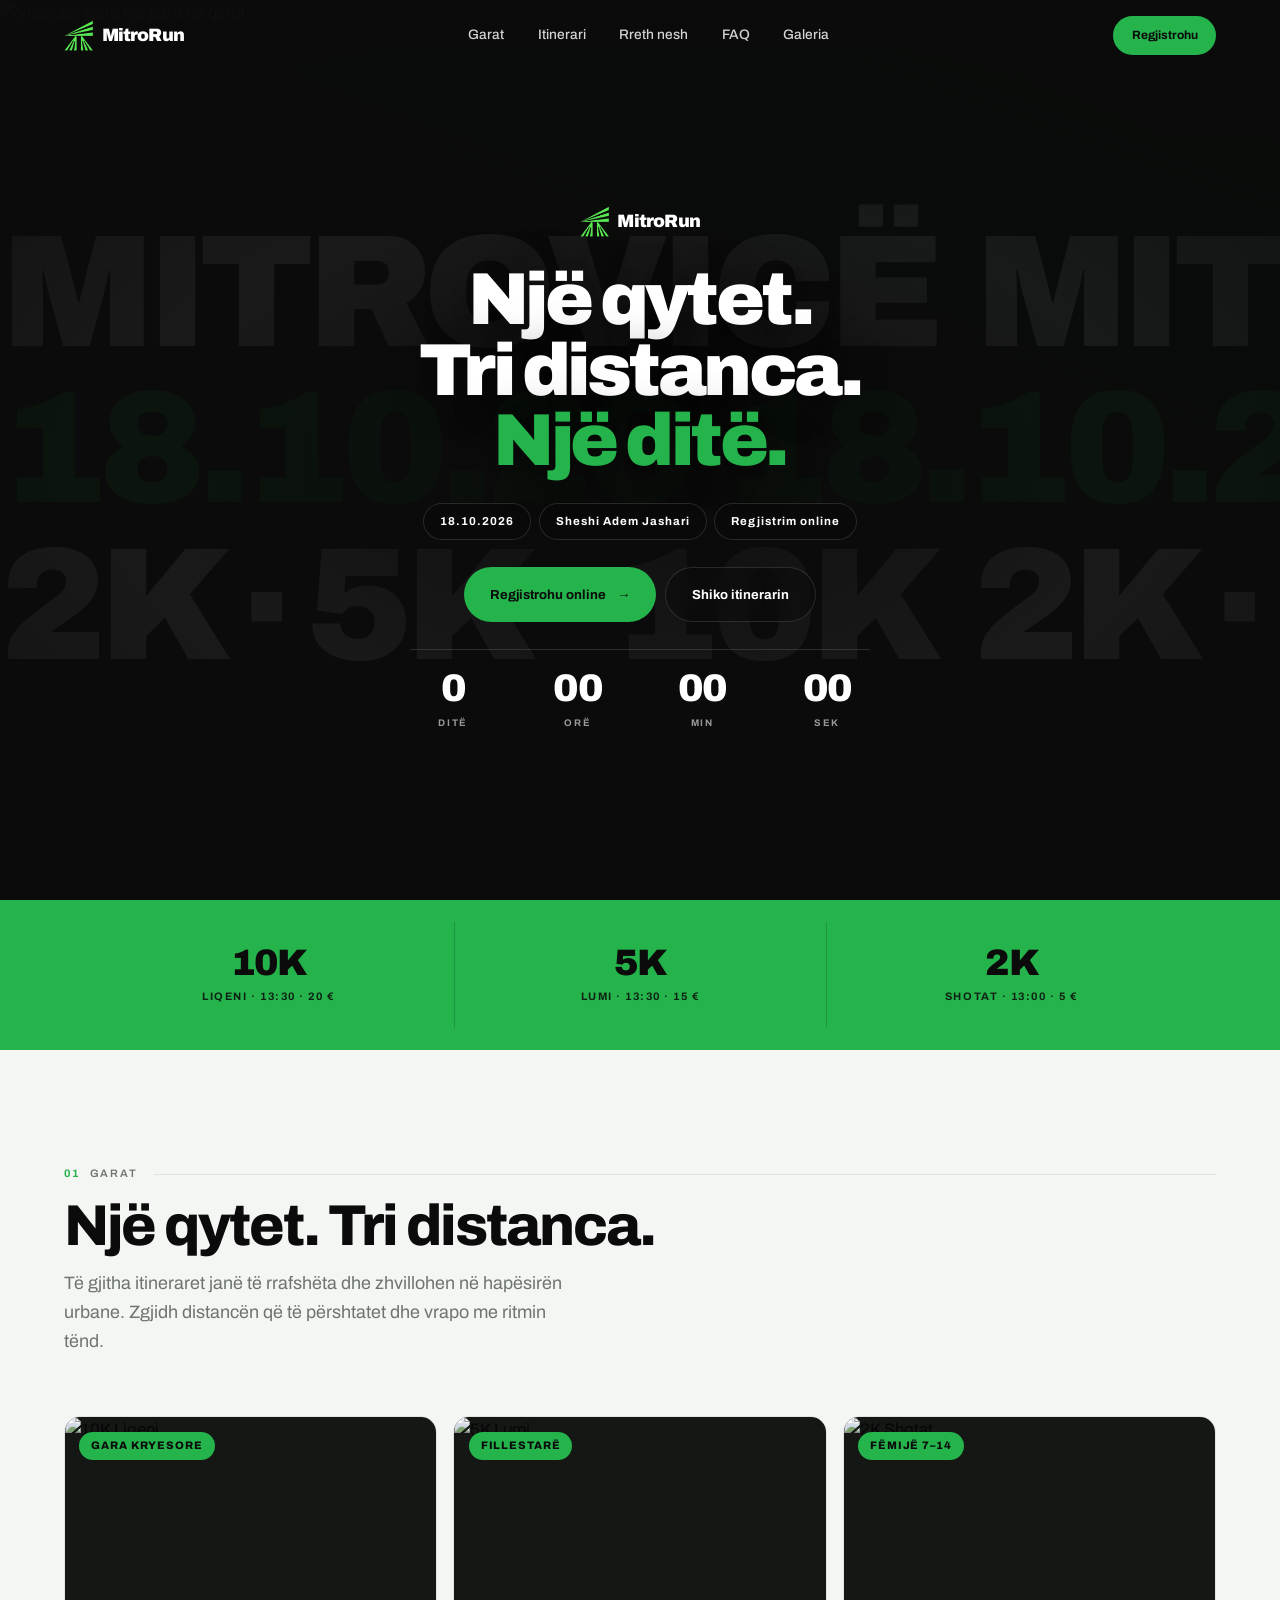
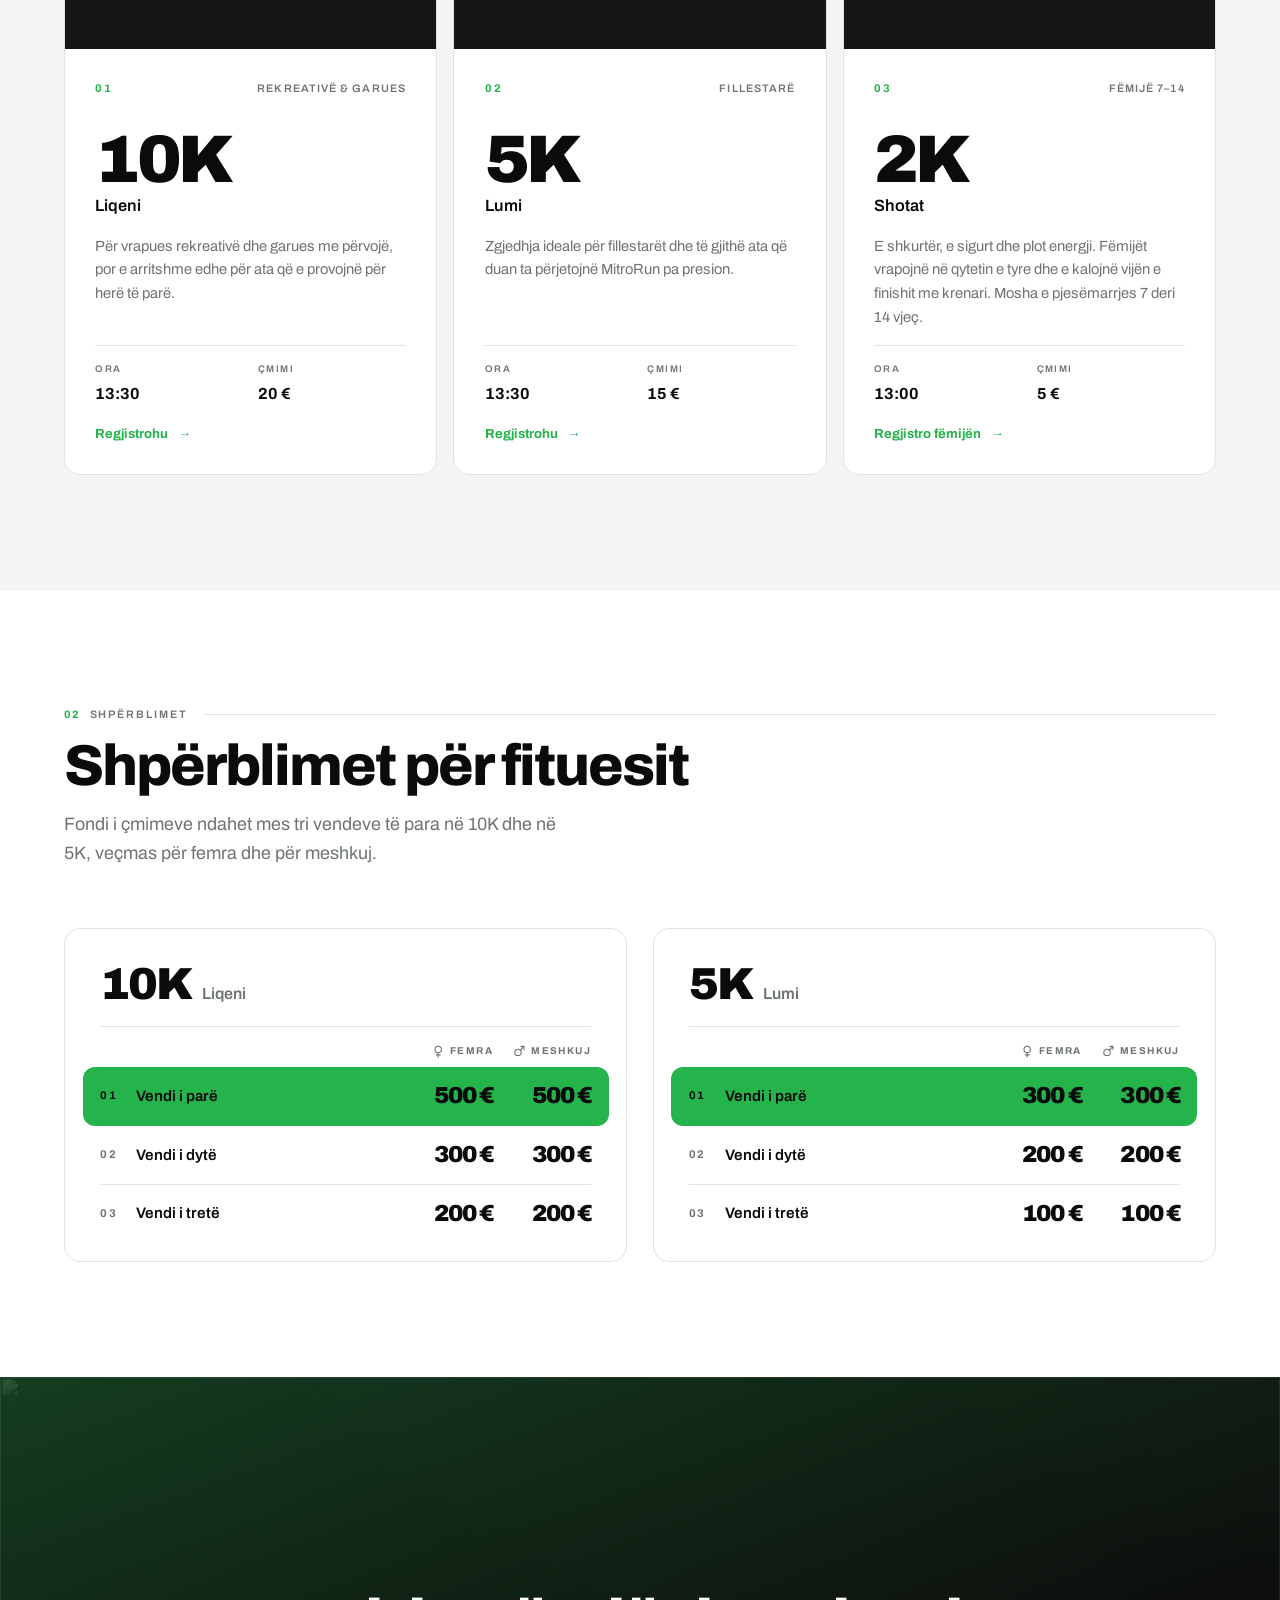
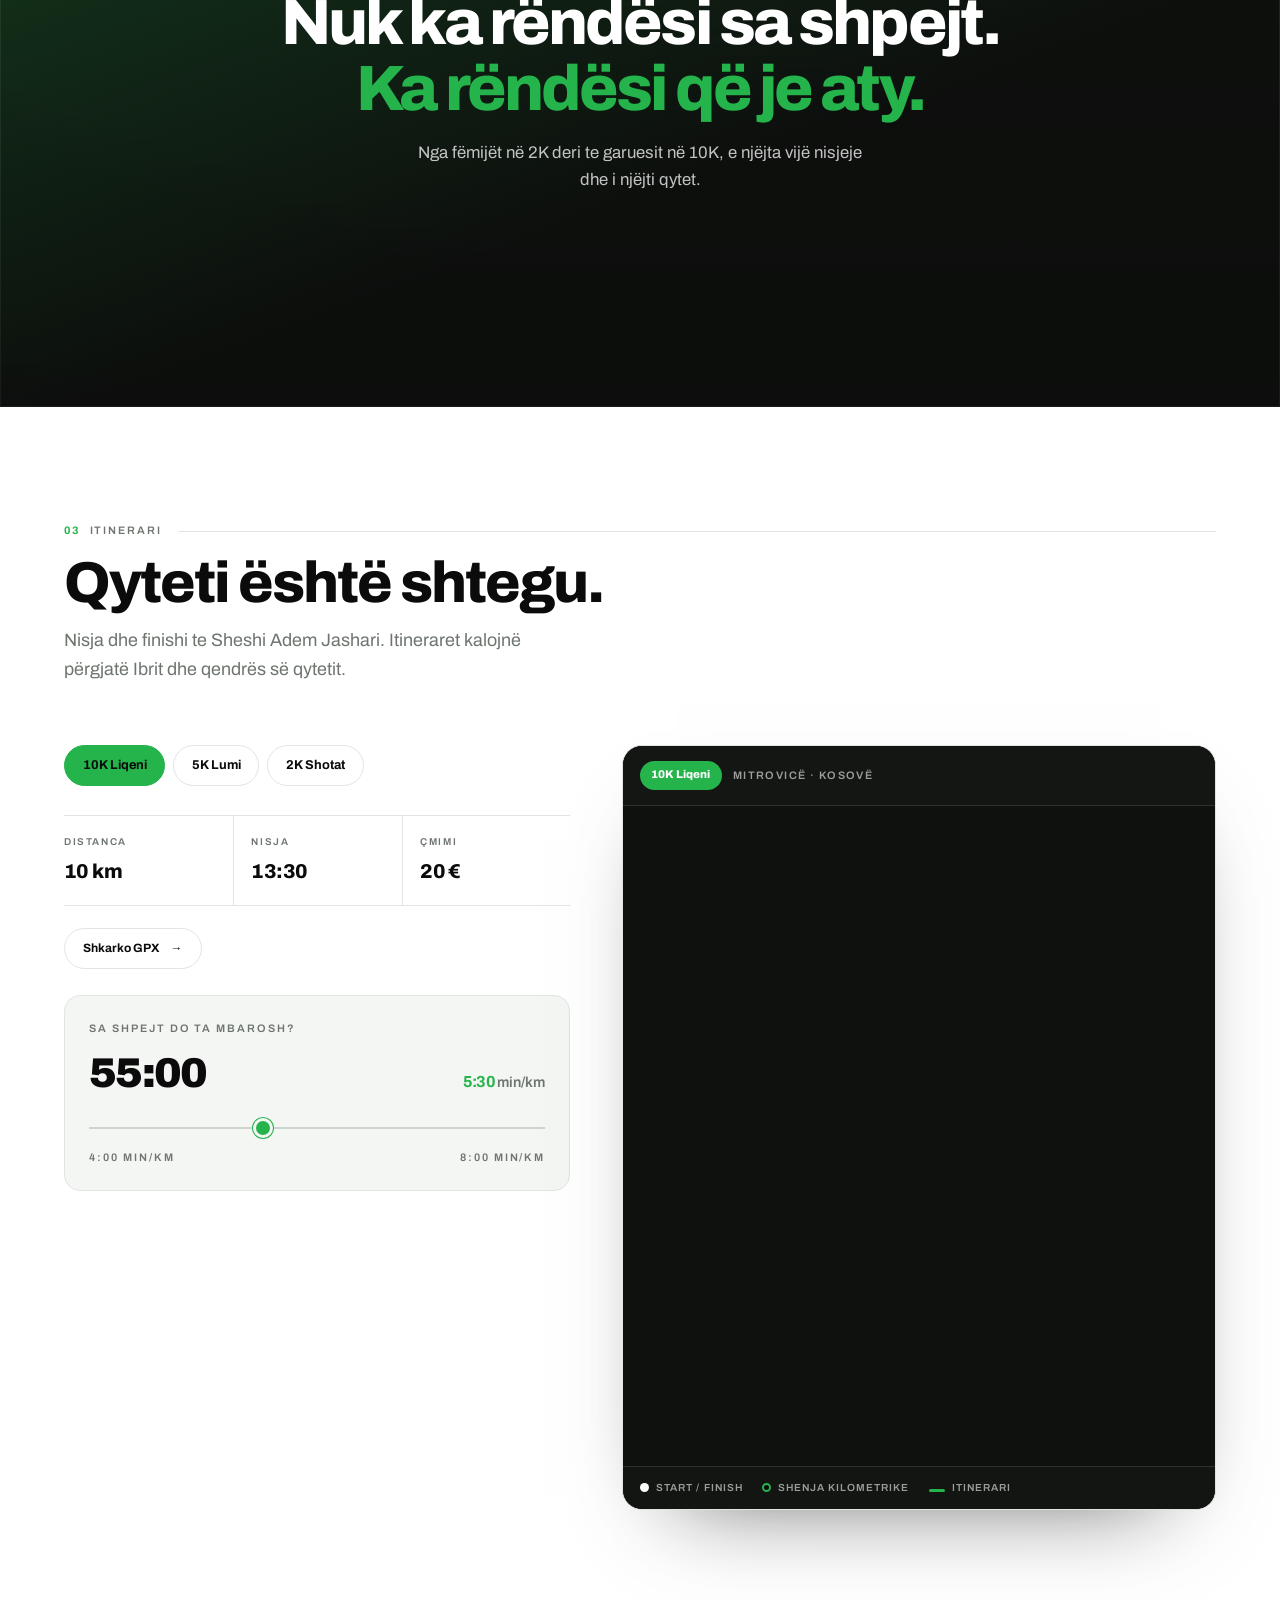
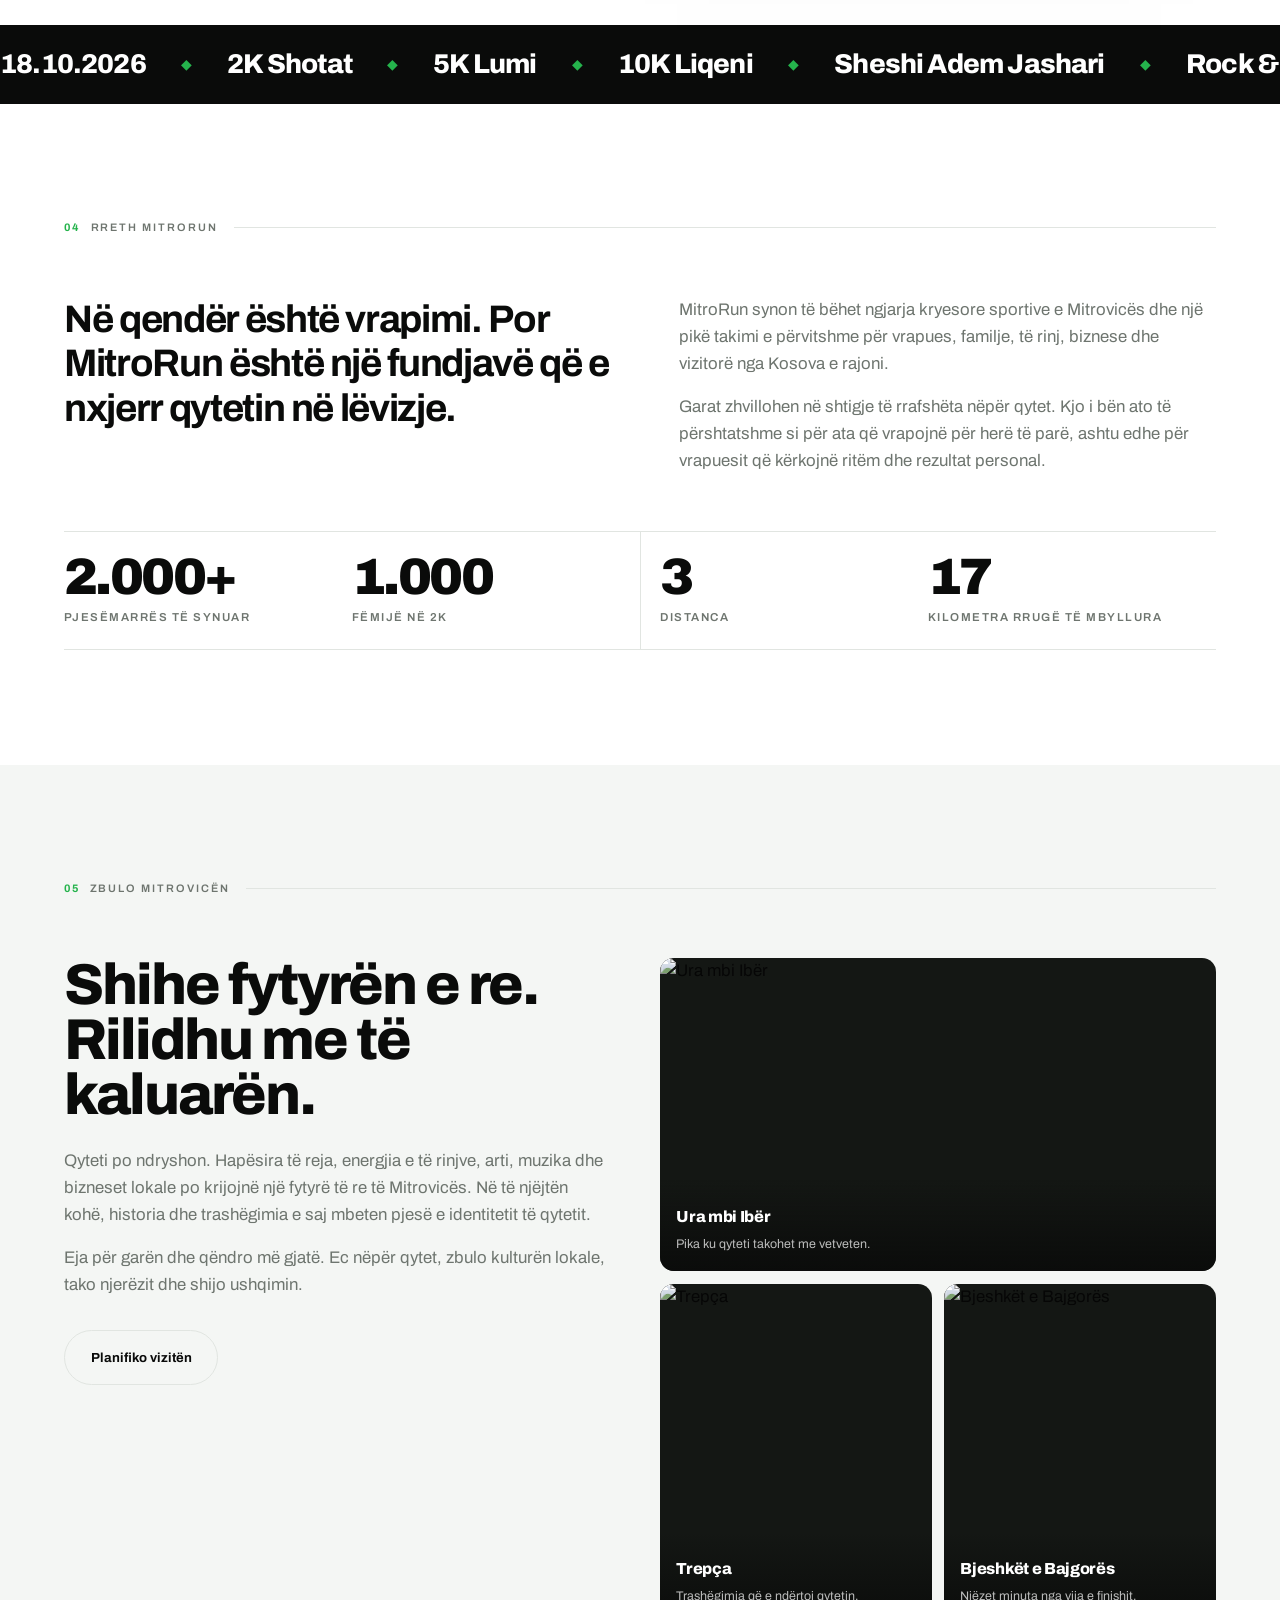
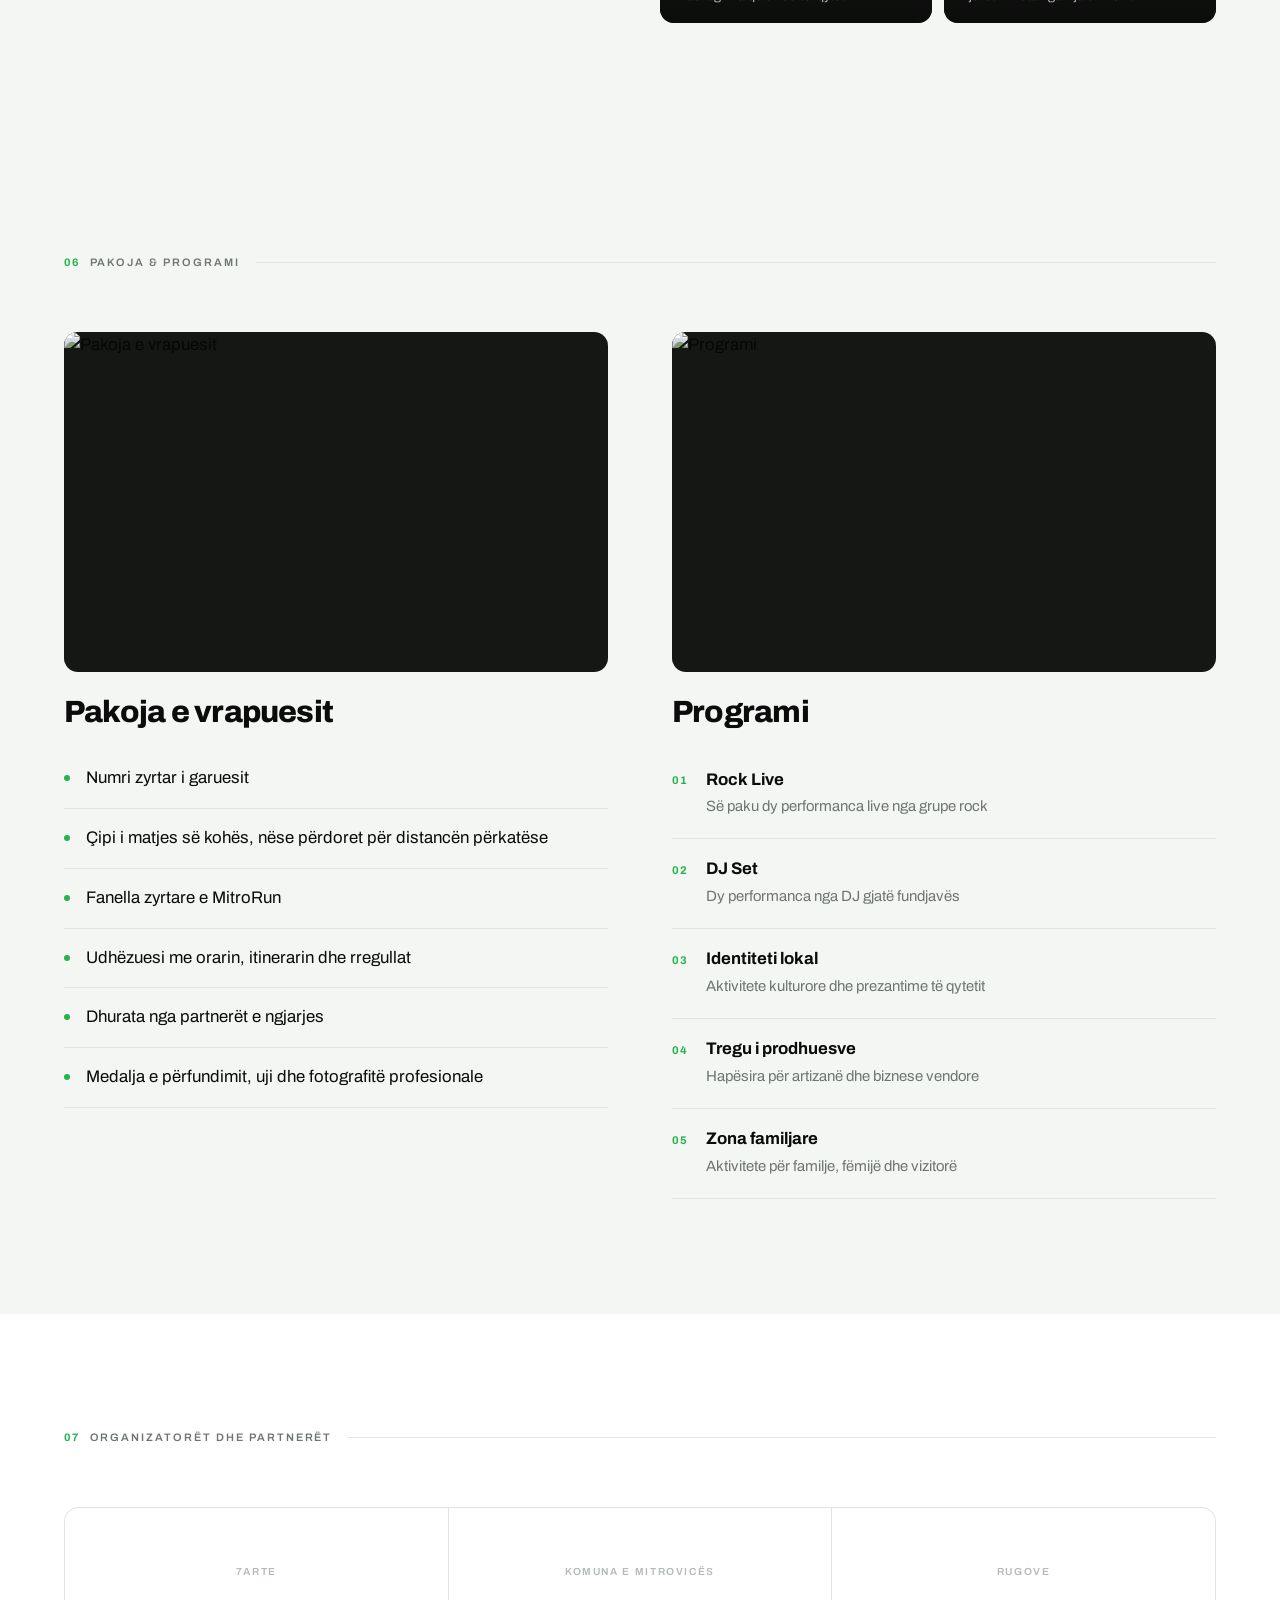
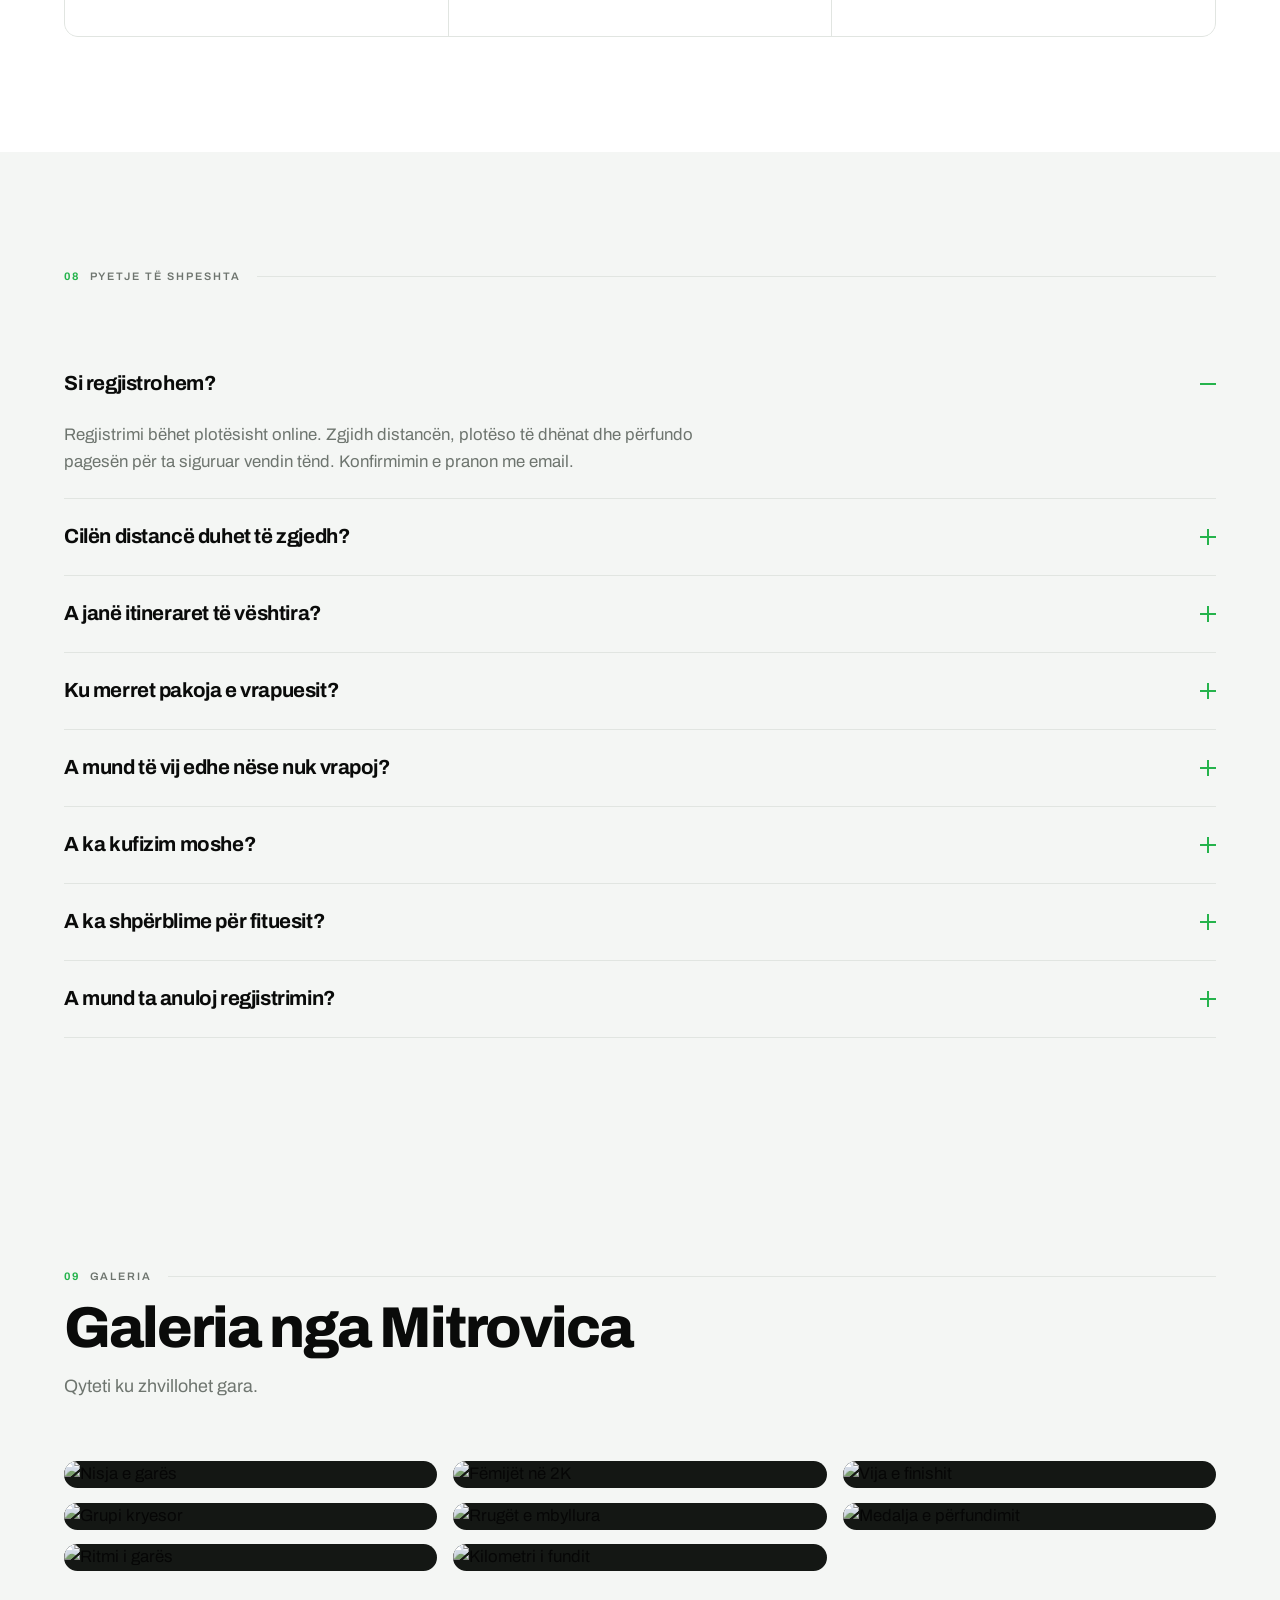
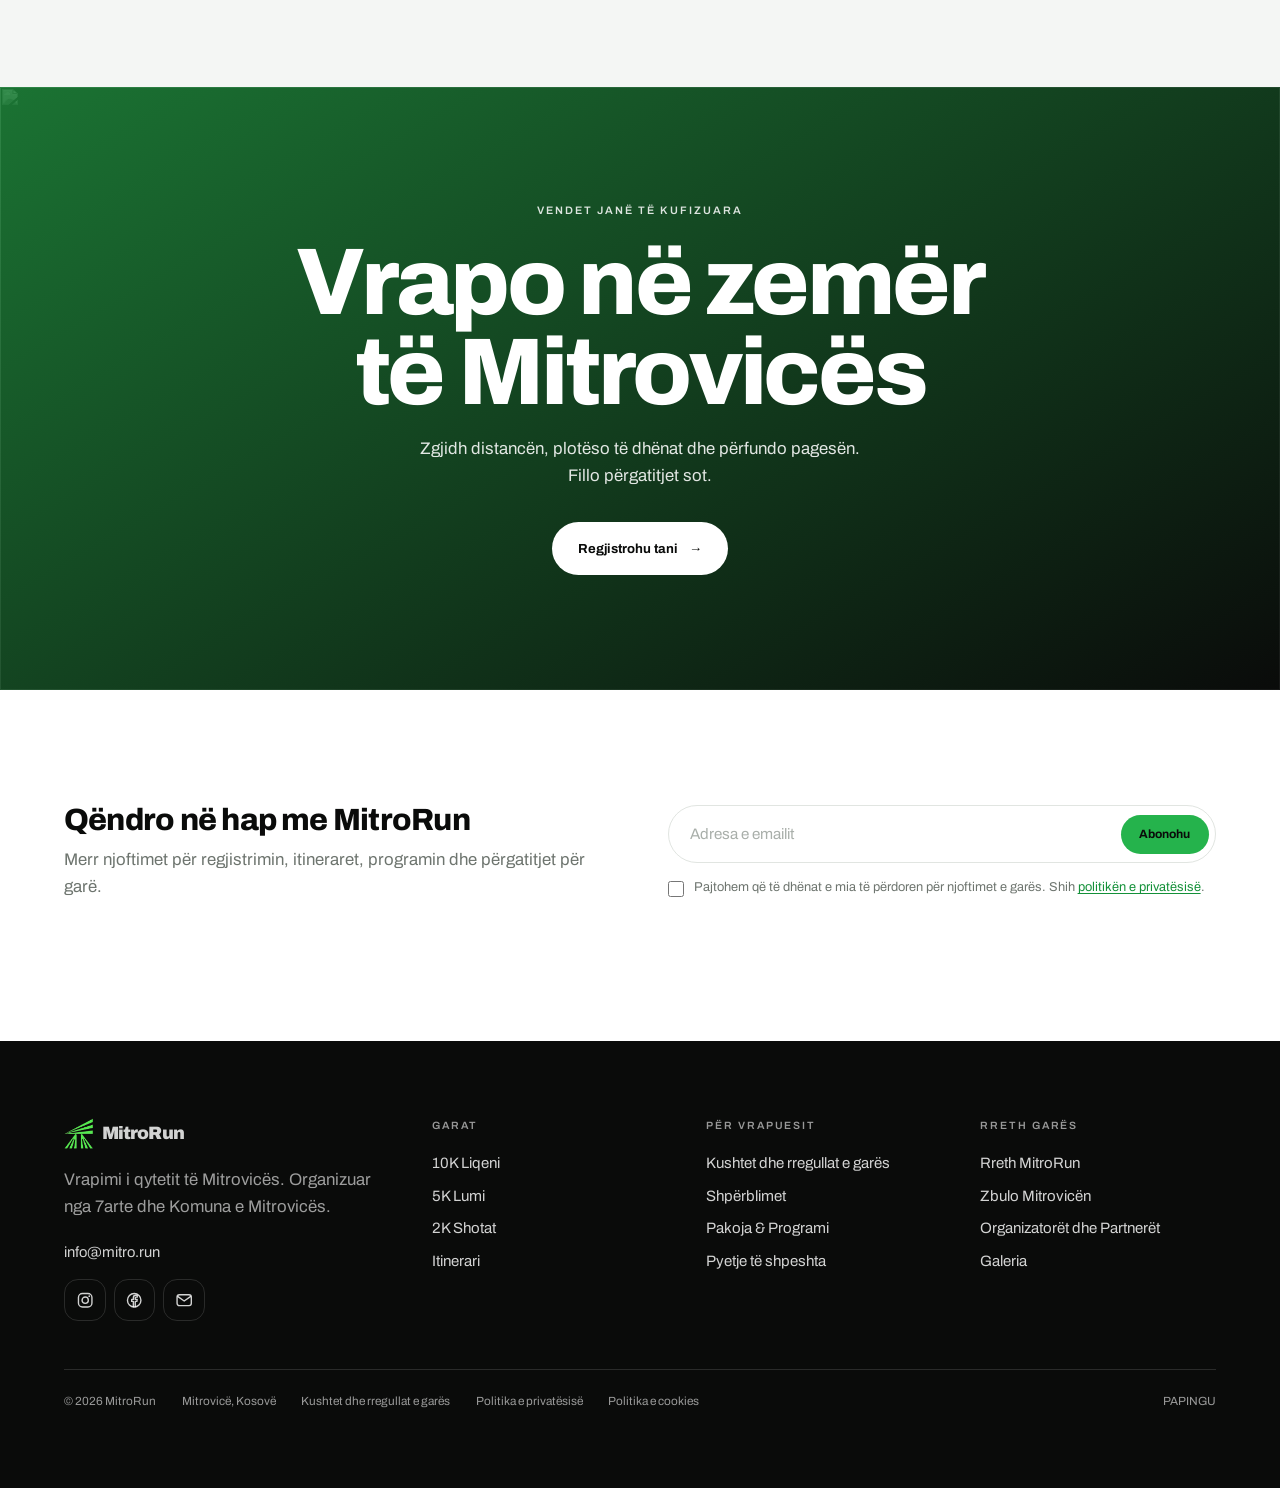
==== index.html @ ec9dd51b "Prize column icons carry a 14px size of their own Co-Authored-By: Claude Opus 5.5 <noreply@anthropic" ====
<!DOCTYPE html>
<html lang="sq">
<head>
<meta charset="UTF-8">
<meta name="viewport" content="width=device-width,initial-scale=1,viewport-fit=cover">
<title>MitroRun 2026 — Vrapimi i qytetit të Mitrovicës</title>
<meta name="description" content="MitroRun. 2K për fëmijë, 5K dhe 10K për të rritur. 18 tetor 2026, Sheshi Adem Jashari, Mitrovicë.">
<meta name="theme-color" content="#0A0B0A">
<link rel="preconnect" href="https://images.pexels.com" crossorigin>
<link rel="preload" href="assets/fonts/archivo-latin-900-normal.woff2" as="font" type="font/woff2" crossorigin>
<link rel="preload" href="assets/fonts/archivo-latin-400-normal.woff2" as="font" type="font/woff2" crossorigin>
<link rel="stylesheet" href="https://cdnjs.cloudflare.com/ajax/libs/leaflet/1.9.4/leaflet.min.css">
<link rel="stylesheet" href="assets/css/style.css">

<link rel="canonical" href="https://mitrorun.com/">
<link rel="icon" type="image/svg+xml" href="assets/img/favicon.svg">
<link rel="apple-touch-icon" href="assets/img/favicon.svg">

<meta property="og:type" content="website">
<meta property="og:locale" content="sq_AL">
<meta property="og:site_name" content="MitroRun">
<meta property="og:url" content="https://mitrorun.com/">
<meta property="og:title" content="MitroRun 2026 — Vrapimi i qytetit të Mitrovicës">
<meta property="og:description" content="2K për fëmijë, 5K dhe 10K për të rritur. 18 tetor 2026, Sheshi Adem Jashari, Mitrovicë.">
<meta property="og:image" content="https://mitrorun.com/assets/img/og-image.png">
<meta property="og:image:width" content="1200">
<meta property="og:image:height" content="630">
<meta name="twitter:card" content="summary_large_image">
<meta name="twitter:title" content="MitroRun 2026 — Vrapimi i qytetit të Mitrovicës">
<meta name="twitter:description" content="2K për fëmijë, 5K dhe 10K për të rritur. 18 tetor 2026, Sheshi Adem Jashari, Mitrovicë.">
<meta name="twitter:image" content="https://mitrorun.com/assets/img/og-image.png">

<script type="application/ld+json">
{
  "@context": "https://schema.org",
  "@type": "SportsEvent",
  "name": "MitroRun 2026",
  "description": "Vrapimi i qytetit të Mitrovicës. 2K për fëmijë, 5K dhe 10K për të rritur.",
  "startDate": "2026-10-18T13:00:00+02:00",
  "endDate": "2026-10-18T15:00:00+02:00",
  "eventStatus": "https://schema.org/EventScheduled",
  "eventAttendanceMode": "https://schema.org/OfflineEventAttendanceMode",
  "location": {
    "@type": "Place",
    "name": "Sheshi Adem Jashari",
    "address": {
      "@type": "PostalAddress",
      "addressLocality": "Mitrovicë",
      "addressCountry": "XK"
    },
    "geo": { "@type": "GeoCoordinates", "latitude": 42.8901, "longitude": 20.8672 }
  },
  "organizer": [
    { "@type": "Organization", "name": "7arte" },
    { "@type": "GovernmentOrganization", "name": "Komuna e Mitrovicës" }
  ],
  "offers": [
    { "@type": "Offer", "name": "10K Liqeni", "price": "20", "priceCurrency": "EUR", "availability": "https://schema.org/PreOrder" },
    { "@type": "Offer", "name": "5K Lumi", "price": "15", "priceCurrency": "EUR", "availability": "https://schema.org/PreOrder" },
    { "@type": "Offer", "name": "2K Shotat", "price": "5", "priceCurrency": "EUR", "availability": "https://schema.org/PreOrder" }
  ]
}
</script>
</head>
<body>

<header id="hd">
  <a class="logo" href="#top"><img class="logo-mark" src="assets/img/logo.png" alt="" width="206" height="225" decoding="async"><span class="logo-name">MitroRun</span></a>
  <nav class="main" id="nv" aria-label="Menyja kryesore">
    <a href="#garat">Garat</a><a href="#itinerari">Itinerari</a><a href="#rreth">Rreth nesh</a>
    <a href="#faq">FAQ</a><a href="#galeria">Galeria</a>
    <!-- In WordPress this list is built from the live section order, so hiding a
         section on Pages > Home removes its link too. -->
  </nav>
  <div class="hd-right">
    <a class="btn sm" href="https://www.rave-travel.com/event-details-en.nspx?eventid=5175" target="_blank" rel="noopener">Regjistrohu</a>
    <button class="burger" id="bg" aria-label="Menyja" aria-expanded="false" aria-controls="menu"><i></i><i></i><i></i></button>
  </div>
</header>

<div id="menu">
  <ul>
    <li><a href="#garat">Garat</a></li><li><a href="#shperblimet">Shpërblimet</a></li><li><a href="#itinerari">Itinerari</a></li>
    <li><a href="#rreth">Rreth MitroRun</a></li>
    <li><a href="#mitrovica">Zbulo Mitrovicën</a></li>
    <li><a href="#programi">Pakoja &amp; Programi</a></li>
    <li><a href="#organizatoret">Organizatorët</a></li>
    <li><a href="#faq">Pyetje të shpeshta</a></li>
    <li><a href="#galeria">Galeria</a></li>
  </ul>
  <div class="mf lbl on-dark"><span>18.10.2026</span><span>Sheshi Adem Jashari</span><span>Mitrovicë</span></div>
</div>

<main id="top">

<!-- ===================== HERO ===================== -->
<section class="hero">
  <div class="hero-photo">
    <img src="https://images.pexels.com/photos/29840332/pexels-photo-29840332.jpeg?auto=compress&cs=tinysrgb&w=1920"
         alt="Vrapues gjatë një gare në qytet" fetchpriority="high" width="1920" height="1280">
  </div>
  <div class="hero-tint"></div>

  <div class="bands" aria-hidden="true">
    <div class="band b1">
      <div><span>MITROVICË</span><span>MITROVICË</span><span>MITROVICË</span><span>MITROVICË</span></div>
      <div><span>MITROVICË</span><span>MITROVICË</span><span>MITROVICË</span><span>MITROVICË</span></div>
    </div>
    <div class="band b2">
      <div><span>18.10.26</span><span>18.10.26</span><span>18.10.26</span><span>18.10.26</span></div>
      <div><span>18.10.26</span><span>18.10.26</span><span>18.10.26</span><span>18.10.26</span></div>
    </div>
    <div class="band b3">
      <div><span>2K · 5K · 10K</span><span>2K · 5K · 10K</span><span>2K · 5K · 10K</span><span>2K · 5K · 10K</span></div>
      <div><span>2K · 5K · 10K</span><span>2K · 5K · 10K</span><span>2K · 5K · 10K</span><span>2K · 5K · 10K</span></div>
    </div>
  </div>

  <div class="hero-veil"></div>

  <div class="hero-in">
    <a class="logo" href="#top"><img class="logo-mark" src="assets/img/logo.png" alt="" width="206" height="225" decoding="async"><span class="logo-name">MitroRun</span></a>
    <h1 class="tagline">Një qytet.<br>Tri distanca.<br><span>Një ditë.</span></h1>
    <div class="hero-meta">
      <span>18.10.2026</span><span>Sheshi Adem Jashari</span><span>Regjistrim online</span>
    </div>
    <div class="hero-cta">
      <a class="btn" href="https://www.rave-travel.com/event-details-en.nspx?eventid=5175" target="_blank" rel="noopener">Regjistrohu online <span class="ar">→</span></a>
      <a class="btn ghost-d" href="#itinerari">Shiko itinerarin</a>
    </div>
    <div class="hero-cd">
      <div><b id="cd-d">--</b><span>Ditë</span></div>
      <div><b id="cd-h">--</b><span>Orë</span></div>
      <div><b id="cd-m">--</b><span>Min</span></div>
      <div><b id="cd-s">--</b><span>Sek</span></div>
    </div>
  </div>
</section>

<!-- ===================== FACT BAR ===================== -->
<div class="bar">
  <div class="wrap">
    <div><b>10K</b><span>Liqeni · 13:30 · 20 €</span></div>
    <div><b>5K</b><span>Lumi · 13:30 · 15 €</span></div>
    <div><b>2K</b><span>Shotat · 13:00 · 5 €</span></div>
  </div>
</div>

<!-- ===================== GARAT ===================== -->
<section id="garat" class="races">
  <div class="wrap">
    <div class="head rv">
      <div class="top"><span class="lbl"><span class="n">01</span>Garat</span><span class="rule"></span></div>
      <h2 class="h-lg">Një qytet. Tri distanca.</h2>
      <p>Të gjitha itineraret janë të rrafshëta dhe zhvillohen në hapësirën urbane. Zgjidh distancën që të përshtatet dhe vrapo me ritmin tënd.</p>
    </div>
    <div class="cards">
      <article class="card rv">
        <figure class="thumb ph">
          <span class="badge">Gara kryesore</span>
          <img loading="lazy" decoding="async" alt="10K Liqeni"
               src="https://images.pexels.com/photos/29840326/pexels-photo-29840326.jpeg?auto=compress&cs=tinysrgb&w=1200">
        </figure>
        <div class="body">
          <div class="top"><span class="idx">01</span><span class="tag">Rekreativë &amp; garues</span></div>
          <div><div class="big">10K</div><div class="nm">Liqeni</div></div>
          <p>Për vrapues rekreativë dhe garues me përvojë, por e arritshme edhe për ata që e provojnë për herë të parë.</p>
          <dl><div><dt>Ora</dt><dd>13:30</dd></div><div><dt>Çmimi</dt><dd>20 €</dd></div></dl>
          <a class="go" href="https://www.rave-travel.com/event-details-en.nspx?eventid=5175" target="_blank" rel="noopener">Regjistrohu <span class="ar">→</span></a>
        </div>
      </article>
      <article class="card rv">
        <figure class="thumb ph">
          <span class="badge">Fillestarë</span>
          <img loading="lazy" decoding="async" alt="5K Lumi"
               src="https://images.pexels.com/photos/29840331/pexels-photo-29840331.jpeg?auto=compress&cs=tinysrgb&w=1200">
        </figure>
        <div class="body">
          <div class="top"><span class="idx">02</span><span class="tag">Fillestarë</span></div>
          <div><div class="big">5K</div><div class="nm">Lumi</div></div>
          <p>Zgjedhja ideale për fillestarët dhe të gjithë ata që duan ta përjetojnë MitroRun pa presion.</p>
          <dl><div><dt>Ora</dt><dd>13:30</dd></div><div><dt>Çmimi</dt><dd>15 €</dd></div></dl>
          <a class="go" href="https://www.rave-travel.com/event-details-en.nspx?eventid=5175" target="_blank" rel="noopener">Regjistrohu <span class="ar">→</span></a>
        </div>
      </article>
      <article class="card rv">
        <figure class="thumb ph">
          <span class="badge">Fëmijë 7–14</span>
          <img loading="lazy" decoding="async" alt="2K Shotat"
               src="https://images.pexels.com/photos/35135977/pexels-photo-35135977.jpeg?auto=compress&cs=tinysrgb&w=1200">
        </figure>
        <div class="body">
          <div class="top"><span class="idx">03</span><span class="tag">Fëmijë 7–14</span></div>
          <div><div class="big">2K</div><div class="nm">Shotat</div></div>
          <p>E shkurtër, e sigurt dhe plot energji. Fëmijët vrapojnë në qytetin e tyre dhe e kalojnë vijën e finishit me krenari. Mosha e pjesëmarrjes 7 deri 14 vjeç.</p>
          <dl><div><dt>Ora</dt><dd>13:00</dd></div><div><dt>Çmimi</dt><dd>5 €</dd></div></dl>
          <a class="go" href="https://www.rave-travel.com/event-details-en.nspx?eventid=5175" target="_blank" rel="noopener">Regjistro fëmijën <span class="ar">→</span></a>
        </div>
      </article>
    </div>
  </div>
</section>

<!-- ===================== SHPËRBLIMET ===================== -->
<section id="shperblimet">
  <div class="wrap">
    <div class="head rv">
      <div class="top"><span class="lbl"><span class="n">02</span>Shpërblimet</span><span class="rule"></span></div>
      <h2 class="h-lg">Shpërblimet për fituesit</h2>
      <p>Fondi i çmimeve ndahet mes tri vendeve të para në 10K dhe në 5K, veçmas për femra dhe për meshkuj.</p>
    </div>

    <div class="prizes rv">
      <div class="pz">
        <div class="pz-h"><b>10K</b><span>Liqeni</span></div>
        <div class="pz-t">
          <div class="pz-cols" aria-hidden="true"><span></span><span></span><span><svg width="14" height="14" viewBox="0 0 24 24" fill="none" stroke="currentColor" stroke-width="1.8" stroke-linecap="round" stroke-linejoin="round" aria-hidden="true" focusable="false"><circle cx="12" cy="9" r="5.3"/><path d="M12 14.3v7.2M8.7 18.2h6.6"/></svg>Femra</span><span><svg width="14" height="14" viewBox="0 0 24 24" fill="none" stroke="currentColor" stroke-width="1.8" stroke-linecap="round" stroke-linejoin="round" aria-hidden="true" focusable="false"><circle cx="10" cy="14" r="5.3"/><path d="M13.8 10.2 20 4M15 4h5v5"/></svg>Meshkuj</span></div>
          <ol>
            <li><span class="pl">Vendi i parë</span><span class="am"><span class="screen-reader-text">Femra: </span>500 €</span><span class="am"><span class="screen-reader-text">Meshkuj: </span>500 €</span></li>
            <li><span class="pl">Vendi i dytë</span><span class="am"><span class="screen-reader-text">Femra: </span>300 €</span><span class="am"><span class="screen-reader-text">Meshkuj: </span>300 €</span></li>
            <li><span class="pl">Vendi i tretë</span><span class="am"><span class="screen-reader-text">Femra: </span>200 €</span><span class="am"><span class="screen-reader-text">Meshkuj: </span>200 €</span></li>
          </ol>
        </div>
      </div>
      <div class="pz">
        <div class="pz-h"><b>5K</b><span>Lumi</span></div>
        <div class="pz-t">
          <div class="pz-cols" aria-hidden="true"><span></span><span></span><span><svg width="14" height="14" viewBox="0 0 24 24" fill="none" stroke="currentColor" stroke-width="1.8" stroke-linecap="round" stroke-linejoin="round" aria-hidden="true" focusable="false"><circle cx="12" cy="9" r="5.3"/><path d="M12 14.3v7.2M8.7 18.2h6.6"/></svg>Femra</span><span><svg width="14" height="14" viewBox="0 0 24 24" fill="none" stroke="currentColor" stroke-width="1.8" stroke-linecap="round" stroke-linejoin="round" aria-hidden="true" focusable="false"><circle cx="10" cy="14" r="5.3"/><path d="M13.8 10.2 20 4M15 4h5v5"/></svg>Meshkuj</span></div>
          <ol>
            <li><span class="pl">Vendi i parë</span><span class="am"><span class="screen-reader-text">Femra: </span>300 €</span><span class="am"><span class="screen-reader-text">Meshkuj: </span>300 €</span></li>
            <li><span class="pl">Vendi i dytë</span><span class="am"><span class="screen-reader-text">Femra: </span>200 €</span><span class="am"><span class="screen-reader-text">Meshkuj: </span>200 €</span></li>
            <li><span class="pl">Vendi i tretë</span><span class="am"><span class="screen-reader-text">Femra: </span>100 €</span><span class="am"><span class="screen-reader-text">Meshkuj: </span>100 €</span></li>
          </ol>
        </div>
      </div>
    </div>
  </div>
</section>

<!-- ===================== QUOTE BAND ===================== -->
<section class="qband">
  <div class="bg ph">
    <img loading="lazy" alt=""
         src="https://images.pexels.com/photos/29840329/pexels-photo-29840329.jpeg?auto=compress&cs=tinysrgb&w=1920">
  </div>
  <div class="in">
    <h2>Nuk ka rëndësi sa shpejt.<br><span>Ka rëndësi që je aty.</span></h2>
    <p>Nga fëmijët në 2K deri te garuesit në 10K, e njëjta vijë nisjeje dhe i njëjti qytet.</p>
  </div>
</section>

<!-- ===================== ITINERARI ===================== -->
<section id="itinerari" class="course">
  <div class="wrap">
    <div class="head rv">
      <div class="top"><span class="lbl"><span class="n">03</span>Itinerari</span><span class="rule"></span></div>
      <h2 class="h-lg">Qyteti është shtegu.</h2>
      <p>Nisja dhe finishi te Sheshi Adem Jashari. Itineraret kalojnë përgjatë Ibrit dhe qendrës së qytetit.</p>
    </div>

    <div class="course-grid">
      <div class="rv">
        <div class="tabs" id="tabs" role="tablist">
          <button class="tab on" data-r="10" role="tab" aria-selected="true">10K Liqeni</button>
          <button class="tab" data-r="5" role="tab" aria-selected="false">5K Lumi</button>
          <button class="tab" data-r="2" role="tab" aria-selected="false">2K Shotat</button>
        </div>

        <dl class="course-facts">
          <div><dt>Distanca</dt><dd id="f-dist">&mdash;</dd></div>
          <div><dt>Nisja</dt><dd id="f-time">&mdash;</dd></div>
          <div><dt>Çmimi</dt><dd id="f-price">&mdash;</dd></div>
        </dl>

        <p class="course-dl">
          <a class="btn ghost sm" id="gpx-dl" href="#" download hidden>Shkarko GPX<span class="ar">&rarr;</span></a>
        </p>

        <div class="pace">
          <p class="lbl" style="margin-bottom:1rem">Sa shpejt do ta mbarosh?</p>
          <div class="row">
            <output id="p-time">55:00</output>
            <output id="p-pace" style="font-size:1rem;font-weight:700;color:var(--green)">5:30 <small>min/km</small></output>
          </div>
          <input type="range" id="p-range" min="240" max="480" step="5" value="330" aria-label="Ritmi për kilometër">
          <div class="row" style="margin:.7rem 0 0"><span class="lbl">4:00 min/km</span><span class="lbl">8:00 min/km</span></div>
        </div>
      </div>

      <div class="rv">
        <!-- With showMap off this is the .panel.soon variant instead: the same
             shell, with a Coming soon notice in place of #courseMap. -->
        <div class="panel">
          <div class="panel-top">
            <div class="who">
              <span class="chip" id="m-chip">&mdash;</span>
              <span class="where">Mitrovicë · Kosovë</span>
            </div>
          </div>

          <div class="panel-map"><div id="courseMap"></div></div>

          <div class="panel-legend">
            <span><i class="s"></i>Start / Finish</span>
            <span><i class="k"></i>Shenja kilometrike</span>
            <span><i class="r"></i>Itinerari</span>
          </div>
        </div>
      </div>
    </div>
  </div>
</section>

<!-- ===================== STRIP ===================== -->
<div class="strip" aria-hidden="true">
  <div class="tr">
    <div><b>18.10.2026</b><i>◆</i><b>2K Shotat</b><i>◆</i><b>5K Lumi</b><i>◆</i><b>10K Liqeni</b><i>◆</i><b>Sheshi Adem Jashari</b><i>◆</i><b>Rock &amp; DJ</b><i>◆</i></div>
    <div><b>18.10.2026</b><i>◆</i><b>2K Shotat</b><i>◆</i><b>5K Lumi</b><i>◆</i><b>10K Liqeni</b><i>◆</i><b>Sheshi Adem Jashari</b><i>◆</i><b>Rock &amp; DJ</b><i>◆</i></div>
  </div>
</div>

<!-- ===================== RRETH ===================== -->
<section id="rreth">
  <div class="wrap">
    <div class="head rv">
      <div class="top"><span class="lbl"><span class="n">04</span>Rreth MitroRun</span><span class="rule"></span></div>
    </div>
    <div class="about">
      <p class="lede rv">Në qendër është vrapimi. Por MitroRun është një fundjavë që e nxjerr qytetin në lëvizje.</p>
      <div class="about-body rv">
        <p>MitroRun synon të bëhet ngjarja kryesore sportive e Mitrovicës dhe një pikë takimi e përvitshme për vrapues, familje, të rinj, biznese dhe vizitorë nga Kosova e rajoni.</p>
        <p>Garat zhvillohen në shtigje të rrafshëta nëpër qytet. Kjo i bën ato të përshtatshme si për ata që vrapojnë për herë të parë, ashtu edhe për vrapuesit që kërkojnë ritëm dhe rezultat personal.</p>
      </div>
    </div>
    <div class="stats rv">
      <div><b data-count="2000" data-suffix="+">0</b><span>Pjesëmarrës të synuar</span></div>
      <div><b data-count="1000">0</b><span>Fëmijë në 2K</span></div>
      <div><b data-count="3">0</b><span>Distanca</span></div>
      <div><b data-count="17">0</b><span>Kilometra rrugë të mbyllura</span></div>
    </div>
  </div>
</section>

<!-- ===================== MITROVICA ===================== -->
<section id="mitrovica" class="disc">
  <div class="wrap">
    <div class="head rv">
      <div class="top"><span class="lbl"><span class="n">05</span>Zbulo Mitrovicën</span><span class="rule"></span></div>
    </div>
    <div class="disc-grid">
      <div class="rv">
        <h2 class="h-lg">Shihe fytyrën e re.<br>Rilidhu me të kaluarën.</h2>
        <div class="mut" style="margin-top:1.6rem">
          <p>Qyteti po ndryshon. Hapësira të reja, energjia e të rinjve, arti, muzika dhe bizneset lokale po krijojnë një fytyrë të re të Mitrovicës. Në të njëjtën kohë, historia dhe trashëgimia e saj mbeten pjesë e identitetit të qytetit.</p>
          <p>Eja për garën dhe qëndro më gjatë. Ec nëpër qytet, zbulo kulturën lokale, tako njerëzit dhe shijo ushqimin.</p>
        </div>
        <p style="margin-top:2rem"><a class="btn ghost" href="#">Planifiko vizitën</a></p>
      </div>

      <div class="plates rv">
        <figure class="plate ph">
          <img loading="lazy" decoding="async" alt="Ura mbi Ibër"
               src="https://images.pexels.com/photos/17861495/pexels-photo-17861495.jpeg?auto=compress&cs=tinysrgb&w=1400">
          <figcaption class="cap"><b>Ura mbi Ibër</b><span>Pika ku qyteti takohet me vetveten.</span></figcaption>
        </figure>
        <figure class="plate ph">
          <img loading="lazy" decoding="async" alt="Trepça"
               src="https://images.pexels.com/photos/723905/pexels-photo-723905.jpeg?auto=compress&cs=tinysrgb&w=1000">
          <figcaption class="cap"><b>Trepça</b><span>Trashëgimia që e ndërtoi qytetin.</span></figcaption>
        </figure>
        <figure class="plate ph">
          <img loading="lazy" decoding="async" alt="Bjeshkët e Bajgorës"
               src="https://images.pexels.com/photos/5828197/pexels-photo-5828197.jpeg?auto=compress&cs=tinysrgb&w=1000">
          <figcaption class="cap"><b>Bjeshkët e Bajgorës</b><span>Njëzet minuta nga vija e finishit.</span></figcaption>
        </figure>
      </div>
    </div>
  </div>
</section>

<!-- ===================== PAKOJA + PROGRAMI ===================== -->
<section id="programi" class="races">
  <div class="wrap">
    <div class="head rv">
      <div class="top"><span class="lbl"><span class="n">06</span>Pakoja &amp; Programi</span><span class="rule"></span></div>
    </div>
    <div class="two">
      <div class="rv">
        <figure class="packshot ph">
          <img loading="lazy" decoding="async" alt="Pakoja e vrapuesit"
               src="https://images.pexels.com/photos/17982968/pexels-photo-17982968.jpeg?auto=compress&cs=tinysrgb&w=1200">
        </figure>
        <h3 class="h-md" style="margin-bottom:1.4rem">Pakoja e vrapuesit</h3>
        <ul class="list">
          <li>Numri zyrtar i garuesit</li>
          <li>Çipi i matjes së kohës, nëse përdoret për distancën përkatëse</li>
          <li>Fanella zyrtare e MitroRun</li>
          <li>Udhëzuesi me orarin, itinerarin dhe rregullat</li>
          <li>Dhurata nga partnerët e ngjarjes</li>
          <li>Medalja e përfundimit, uji dhe fotografitë profesionale</li>
        </ul>
      </div>
      <div class="rv">
        <figure class="packshot ph">
          <img loading="lazy" decoding="async" alt="Programi"
               src="https://images.pexels.com/photos/2342409/pexels-photo-2342409.jpeg?auto=compress&cs=tinysrgb&w=1200">
        </figure>
        <h3 class="h-md" style="margin-bottom:1.4rem">Programi</h3>
        <ol class="plist">
          <li><div><b>Rock Live</b><span>Së paku dy performanca live nga grupe rock</span></div></li>
          <li><div><b>DJ Set</b><span>Dy performanca nga DJ gjatë fundjavës</span></div></li>
          <li><div><b>Identiteti lokal</b><span>Aktivitete kulturore dhe prezantime të qytetit</span></div></li>
          <li><div><b>Tregu i prodhuesve</b><span>Hapësira për artizanë dhe biznese vendore</span></div></li>
          <li><div><b>Zona familjare</b><span>Aktivitete për familje, fëmijë dhe vizitorë</span></div></li>
        </ol>
      </div>
    </div>
  </div>
</section>

<!-- ===================== ORGANIZATORËT ===================== -->
<section id="organizatoret">
  <div class="wrap">
    <div class="head rv">
      <div class="top"><span class="lbl"><span class="n">07</span>Organizatorët dhe Partnerët</span><span class="rule"></span></div>
    </div>
    <div class="partners rv">
      <div class="partner">7ARTE</div>
      <div class="partner">KOMUNA E MITROVICËS</div>
      <div class="partner">RUGOVE</div>
    </div>
  </div>
</section>

<!-- ===================== FAQ ===================== -->
<section id="faq" class="races">
  <div class="wrap">
    <div class="head rv">
      <div class="top"><span class="lbl"><span class="n">08</span>Pyetje të shpeshta</span><span class="rule"></span></div>
    </div>
    <div class="faq rv">
      <details open><summary>Si regjistrohem? <span class="pm"></span></summary><div class="ans">Regjistrimi bëhet plotësisht online. Zgjidh distancën, plotëso të dhënat dhe përfundo pagesën për ta siguruar vendin tënd. Konfirmimin e pranon me email.</div></details>
      <details><summary>Cilën distancë duhet të zgjedh? <span class="pm"></span></summary><div class="ans">2K është për fëmijë. 5K është ideale për fillestarë dhe vrapues rekreativë. 10K është për ata që kërkojnë një sfidë më të gjatë.</div></details>
      <details><summary>A janë itineraret të vështira? <span class="pm"></span></summary><div class="ans">Jo. Të tri garat zhvillohen në itinerare të rrafshëta urbane, me denivelacion rreth 20 metra.</div></details>
      <details><summary>Ku merret pakoja e vrapuesit? <span class="pm"></span></summary><div class="ans">Sheshi Adem Jashari. Data dhe orari i tërheqjes njoftohen para garës.</div></details>
      <details><summary>A mund të vij edhe nëse nuk vrapoj? <span class="pm"></span></summary><div class="ans">Po. MitroRun është një ngjarje për gjithë qytetin, me muzikë, aktivitete dhe hapësira për biznese e prodhues lokalë.</div></details>
      <details><summary>A ka kufizim moshe? <span class="pm"></span></summary><div class="ans">Gara 2K është për fëmijë të moshës 7 deri 14 vjeç. Për 5K dhe 10K, pjesëmarrësit nën 18 vjeç duhet të kenë pëlqimin e prindit ose kujdestarit.</div></details>
      <details><summary>A ka shpërblime për fituesit? <span class="pm"></span></summary><div class="ans">Po. Në 10K ndahen 500 €, 300 € dhe 200 € për vendin e parë, të dytë dhe të tretë. Në 5K ndahen 300 €, 200 € dhe 100 €. Shpërblimet ndahen veçmas për femra dhe për meshkuj.</div></details>
      <details><summary>A mund ta anuloj regjistrimin? <span class="pm"></span></summary><div class="ans">Kushtet e anulimit dhe rimbursimit janë të përcaktuara në kushtet e pjesëmarrjes. Lexoji para se ta përfundosh pagesën.</div></details>
    </div>
  </div>
</section>

<!-- ===================== GALERIA ===================== -->
<section id="galeria" class="gallery">
  <div class="wrap">
    <div class="head rv">
      <div class="top"><span class="lbl"><span class="n">09</span>Galeria</span><span class="rule"></span></div>
      <h2 class="h-lg">Galeria nga Mitrovica</h2>
      <p>Qyteti ku zhvillohet gara.</p>
    </div>

    <div class="gal" id="gal">
      <figure class="ph" tabindex="0" role="button" aria-label="Nisja e garës"
        data-full="https://images.pexels.com/photos/29840322/pexels-photo-29840322.jpeg?auto=compress&cs=tinysrgb&w=1600"
        data-cap="Nisja e garës">
        <img loading="lazy" decoding="async" alt="Nisja e garës"
             src="https://images.pexels.com/photos/29840322/pexels-photo-29840322.jpeg?auto=compress&cs=tinysrgb&w=900">
        <figcaption class="cap">Nisja e garës</figcaption>
      </figure>
      <figure class="ph" tabindex="0" role="button" aria-label="Grupi kryesor"
        data-full="https://images.pexels.com/photos/29840333/pexels-photo-29840333.jpeg?auto=compress&cs=tinysrgb&w=1600"
        data-cap="Grupi kryesor">
        <img loading="lazy" decoding="async" alt="Grupi kryesor"
             src="https://images.pexels.com/photos/29840333/pexels-photo-29840333.jpeg?auto=compress&cs=tinysrgb&w=900">
        <figcaption class="cap">Grupi kryesor</figcaption>
      </figure>
      <figure class="ph" tabindex="0" role="button" aria-label="Ritmi i garës"
        data-full="https://images.pexels.com/photos/29840335/pexels-photo-29840335.jpeg?auto=compress&cs=tinysrgb&w=1600"
        data-cap="Ritmi i garës">
        <img loading="lazy" decoding="async" alt="Ritmi i garës"
             src="https://images.pexels.com/photos/29840335/pexels-photo-29840335.jpeg?auto=compress&cs=tinysrgb&w=900">
        <figcaption class="cap">Ritmi i garës</figcaption>
      </figure>
      <figure class="ph" tabindex="0" role="button" aria-label="Fëmijët në 2K"
        data-full="https://images.pexels.com/photos/12772956/pexels-photo-12772956.jpeg?auto=compress&cs=tinysrgb&w=1600"
        data-cap="Fëmijët në 2K">
        <img loading="lazy" decoding="async" alt="Fëmijët në 2K"
             src="https://images.pexels.com/photos/12772956/pexels-photo-12772956.jpeg?auto=compress&cs=tinysrgb&w=900">
        <figcaption class="cap">Fëmijët në 2K</figcaption>
      </figure>
      <figure class="ph" tabindex="0" role="button" aria-label="Rrugët e mbyllura"
        data-full="https://images.pexels.com/photos/29840341/pexels-photo-29840341.jpeg?auto=compress&cs=tinysrgb&w=1600"
        data-cap="Rrugët e mbyllura">
        <img loading="lazy" decoding="async" alt="Rrugët e mbyllura"
             src="https://images.pexels.com/photos/29840341/pexels-photo-29840341.jpeg?auto=compress&cs=tinysrgb&w=900">
        <figcaption class="cap">Rrugët e mbyllura</figcaption>
      </figure>
      <figure class="ph" tabindex="0" role="button" aria-label="Kilometri i fundit"
        data-full="https://images.pexels.com/photos/29840343/pexels-photo-29840343.jpeg?auto=compress&cs=tinysrgb&w=1600"
        data-cap="Kilometri i fundit">
        <img loading="lazy" decoding="async" alt="Kilometri i fundit"
             src="https://images.pexels.com/photos/29840343/pexels-photo-29840343.jpeg?auto=compress&cs=tinysrgb&w=900">
        <figcaption class="cap">Kilometri i fundit</figcaption>
      </figure>
      <figure class="ph" tabindex="0" role="button" aria-label="Vija e finishit"
        data-full="https://images.pexels.com/photos/29840344/pexels-photo-29840344.jpeg?auto=compress&cs=tinysrgb&w=1600"
        data-cap="Vija e finishit">
        <img loading="lazy" decoding="async" alt="Vija e finishit"
             src="https://images.pexels.com/photos/29840344/pexels-photo-29840344.jpeg?auto=compress&cs=tinysrgb&w=900">
        <figcaption class="cap">Vija e finishit</figcaption>
      </figure>
      <figure class="ph" tabindex="0" role="button" aria-label="Medalja e përfundimit"
        data-full="https://images.pexels.com/photos/17982963/pexels-photo-17982963.jpeg?auto=compress&cs=tinysrgb&w=1600"
        data-cap="Medalja e përfundimit">
        <img loading="lazy" decoding="async" alt="Medalja e përfundimit"
             src="https://images.pexels.com/photos/17982963/pexels-photo-17982963.jpeg?auto=compress&cs=tinysrgb&w=900">
        <figcaption class="cap">Medalja e përfundimit</figcaption>
      </figure>
    </div>
  </div>
</section>

<!-- ===================== CTA ===================== -->
<section id="regjistrohu" class="cta">
  <div class="bg">
    <img loading="lazy" alt=""
         src="https://images.pexels.com/photos/35273264/pexels-photo-35273264.jpeg?auto=compress&cs=tinysrgb&w=1920">
  </div>
  <div class="wrap">
    <p class="lbl" style="color:rgba(255,255,255,.85);margin-bottom:1.2rem">Vendet janë të kufizuara</p>
    <h2 class="h-xl">Vrapo në zemër<br>të Mitrovicës</h2>
    <p>Zgjidh distancën, plotëso të dhënat dhe përfundo pagesën. Fillo përgatitjet sot.</p>
    <a class="btn" href="https://www.rave-travel.com/event-details-en.nspx?eventid=5175" target="_blank" rel="noopener">Regjistrohu tani <span class="ar">→</span></a>
  </div>
</section>

<!-- ===================== NEWSLETTER ===================== -->
<section>
  <div class="wrap news">
    <div class="rv">
      <h3 class="h-md">Qëndro në hap me MitroRun</h3>
      <p class="mut" style="margin-top:.8rem">Merr njoftimet për regjistrimin, itineraret, programin dhe përgatitjet për garë.</p>
    </div>
    <div class="rv">
      <form class="mr-news" id="mr-news" novalidate>
        <div class="field">
          <label class="screen-reader-text" for="mr-email">Adresa e emailit</label>
          <input type="email" id="mr-email" name="email" placeholder="Adresa e emailit" autocomplete="email" required>
          <button class="btn sm" type="submit">Abonohu</button>
        </div>

        <div aria-hidden="true" style="position:absolute;left:-9999px">
          <label for="mr-website">Lëre bosh</label>
          <input type="text" id="mr-website" name="website" tabindex="-1" autocomplete="off">
        </div>

        <label class="mr-consent-check">
          <input type="checkbox" name="consent" required>
          <span>Pajtohem që të dhënat e mia të përdoren për njoftimet e garës. Shih <a href="#">politikën e privatësisë</a>.</span>
        </label>

        <p class="mr-news-msg" role="status" aria-live="polite"></p>
      </form>
    </div>
  </div>
</section>

</main>

<footer>
  <div class="wrap">
    <div class="fgrid">
      <div>
        <a class="logo" href="#top" style="margin-bottom:1.1rem"><img class="logo-mark" src="assets/img/logo.png" alt="" width="206" height="225" decoding="async"><span class="logo-name">MitroRun</span></a>
        <p style="color:rgba(255,255,255,.6);max-width:32ch">Vrapimi i qytetit të Mitrovicës. Organizuar nga 7arte dhe Komuna e Mitrovicës.</p>
      <div class="fmeta">
        <a class="fmail" href="mailto:info@mitro.run">info@mitro.run</a>
        <div class="soc">
          <a href="https://www.instagram.com/mitrorun/" target="_blank" rel="noopener" aria-label="Instagram"><svg viewBox="0 0 24 24" fill="none" stroke="currentColor" stroke-width="1.8" stroke-linecap="round" stroke-linejoin="round" aria-hidden="true" focusable="false"><rect x="3.2" y="3.2" width="17.6" height="17.6" rx="5.2"/><circle cx="12" cy="12" r="4.1"/><circle cx="17.3" cy="6.7" r="1.15" fill="currentColor" stroke="none"/></svg></a>
          <a href="https://www.facebook.com/mitrorun" target="_blank" rel="noopener" aria-label="Facebook"><svg viewBox="0 0 24 24" fill="none" stroke="currentColor" stroke-width="1.8" stroke-linecap="round" stroke-linejoin="round" aria-hidden="true" focusable="false"><circle cx="12" cy="12" r="8.8"/><path d="M13.4 20.6v-7h2.1l.4-2.6h-2.5V9.3c0-.75.22-1.26 1.3-1.26h1.3V5.72a17 17 0 0 0-1.9-.1c-1.9 0-3.2 1.16-3.2 3.28V11h-2.2v2.6h2.2v7"/></svg></a>
          <a href="mailto:info@mitro.run" aria-label="Email"><svg viewBox="0 0 24 24" fill="none" stroke="currentColor" stroke-width="1.8" stroke-linecap="round" stroke-linejoin="round" aria-hidden="true" focusable="false"><rect x="2.7" y="4.9" width="18.6" height="14.2" rx="3"/><path d="m3.9 7.4 8.1 5.7 8.1-5.7"/></svg></a>
        </div>
      </div>
      </div>
      <div><h4>Garat</h4><ul><li><a href="#garat">10K Liqeni</a></li><li><a href="#garat">5K Lumi</a></li><li><a href="#garat">2K Shotat</a></li><li><a href="#itinerari">Itinerari</a></li></ul></div>
      <div><h4>Për vrapuesit</h4><ul><li><a href="/kushtet-e-pjesemarrjes/">Kushtet dhe rregullat e garës</a></li><li><a href="#shperblimet">Shpërblimet</a></li><li><a href="#programi">Pakoja &amp; Programi</a></li><li><a href="#faq">Pyetje të shpeshta</a></li></ul></div>
      <div><h4>Rreth garës</h4><ul><li><a href="#rreth">Rreth MitroRun</a></li><li><a href="#mitrovica">Zbulo Mitrovicën</a></li><li><a href="#organizatoret">Organizatorët dhe Partnerët</a></li><li><a href="#galeria">Galeria</a></li></ul></div>
    </div>
    <div class="fbot">
      <span>© 2026 MitroRun</span><span>Mitrovicë, Kosovë</span><a href="/kushtet-e-pjesemarrjes/">Kushtet dhe rregullat e garës</a><a href="#">Politika e privatësisë</a><a href="#">Politika e cookies</a>
      <span style="margin-left:auto">PAPINGU</span>
    </div>
  </div>
</footer>

<a id="totop" href="#top" aria-label="Kthehu lart"><span class="ar">&rarr;</span></a>

<div id="stick">
  <div class="t"><b>18.10.2026</b>Sheshi Adem Jashari</div>
  <a class="btn sm" href="https://www.rave-travel.com/event-details-en.nspx?eventid=5175" target="_blank" rel="noopener">Regjistrohu</a>
</div>

<div id="lb" role="dialog" aria-modal="true" aria-label="Galeria">
  <button class="x" aria-label="Mbyll">&#10005;</button>
  <button class="pv" aria-label="Mëparshme">&lsaquo;</button>
  <img alt="">
  <button class="nx" aria-label="Tjetra">&rsaquo;</button>
  <p class="cap"></p>
</div>

<!--
  Runtime configuration. In WordPress this same object is printed by the theme
  from the MitroRun Core settings (wp_localize_script). Here it is inline so the
  mockup and the theme can share one identical assets/js/main.js.

  Routes are the organiser's own, read from the GPX files on the live site. In
  WordPress they come from the GPX uploaded to each race, and `gpx` is what the
  Shkarko GPX button offers.
-->
<script>
window.MitroRun = {
  // Course map is off until the route is approved by the municipality.
  // In WordPress this is MitroRun > Settings > Map. Flip to true to preview it.
  showMap: true,
  raceDate: '2026-10-18T13:00:00+02:00',
  start: [42.8901, 20.8672],
  i18n: { startFinish:'Start / Finish', km:'km', minKm:'min/km' },
  routes: {
    '10': { label:'10K Liqeni', dist:'10 km', time:'13:30', price:'20 €', km:10, gpx:'https://mitro.run/wp-content/uploads/2026/09/MitroRun_10km.gpx', pts:[
      [42.89135,20.866],[42.89116,20.86607],[42.89097,20.86615],[42.89086,20.86619],[42.89067,20.86628],[42.89047,20.86636],
      [42.89039,20.86649],[42.89035,20.8666],[42.89026,20.86662],[42.89022,20.86662],[42.89022,20.86666],[42.89012,20.86694],
      [42.89002,20.86721],[42.88992,20.86748],[42.8898,20.86781],[42.88968,20.86813],[42.88957,20.86846],[42.88945,20.86879],
      [42.88934,20.86911],[42.88919,20.8692],[42.8891,20.86924],[42.88919,20.8692],[42.88934,20.86911],[42.88945,20.86878],
      [42.88957,20.86846],[42.88969,20.86813],[42.8898,20.8678],[42.88992,20.86748],[42.89002,20.86721],[42.89012,20.86693],
      [42.89022,20.86666],[42.89022,20.86662],[42.89026,20.86662],[42.89035,20.8666],[42.89039,20.86649],[42.89047,20.86636],
      [42.89067,20.86628],[42.89086,20.86619],[42.89097,20.86615],[42.89125,20.86604],[42.89153,20.86593],[42.89172,20.86585],
      [42.89181,20.86583],[42.89184,20.86589],[42.89187,20.86593],[42.89204,20.86615],[42.89214,20.86648],[42.89224,20.86681],
      [42.89234,20.86714],[42.8924,20.86724],[42.89241,20.86724],[42.89256,20.86733],[42.89274,20.86751],[42.89292,20.86769],
      [42.89317,20.86787],[42.89341,20.86804],[42.89367,20.86822],[42.89392,20.86841],[42.89417,20.86859],[42.89434,20.86872],
      [42.89451,20.86885],[42.89462,20.86896],[42.89487,20.8692],[42.89512,20.86945],[42.89537,20.86969],[42.89534,20.86978],
      [42.89537,20.86969],[42.8955,20.86941],[42.89563,20.86913],[42.89575,20.86885],[42.89588,20.86857],[42.8959,20.86851],
      [42.89593,20.86849],[42.89608,20.86816],[42.89623,20.86784],[42.8964,20.8675],[42.89654,20.86717],[42.89657,20.86711],
      [42.8967,20.8672],[42.89676,20.86703],[42.89676,20.86688],[42.89683,20.86666],[42.8968,20.86656],[42.89683,20.86647],
      [42.89696,20.86615],[42.8971,20.86583],[42.89723,20.8655],[42.89737,20.86516],[42.89751,20.86482],[42.8976,20.86454],
      [42.89758,20.86444],[42.89756,20.86428],[42.89745,20.86415],[42.89734,20.86413],[42.89723,20.86413],[42.89728,20.86411],
      [42.89723,20.86413],[42.89717,20.86417],[42.897,20.86428],[42.89683,20.86437],[42.89655,20.86451],[42.89628,20.86465],
      [42.89601,20.8648],[42.89574,20.86494],[42.89547,20.86508],[42.8952,20.86523],[42.89496,20.86535],[42.89483,20.86544],
      [42.89466,20.86553],[42.89464,20.86542],[42.89453,20.86538],[42.89444,20.8655],[42.89444,20.86553],[42.8944,20.86555],
      [42.89429,20.86559],[42.89399,20.86563],[42.89368,20.86569],[42.89337,20.86574],[42.8931,20.86576],[42.89283,20.86577],
      [42.89256,20.86578],[42.89239,20.86579],[42.89222,20.8658],[42.89211,20.86581],[42.89206,20.86581],[42.89204,20.86587],
      [42.89196,20.86593],[42.89187,20.86593],[42.89183,20.86589],[42.89181,20.86583],[42.89178,20.86583],[42.89172,20.86585],
      [42.89153,20.86593],[42.89125,20.86604],[42.89097,20.86615],[42.89086,20.86619],[42.89082,20.86604],[42.89078,20.86585],
      [42.8908,20.86585],[42.89097,20.8657],[42.89087,20.8653],[42.89077,20.86489],[42.89067,20.86449],[42.89058,20.86409],
      [42.89048,20.86369],[42.89038,20.86328],[42.89028,20.86289],[42.89026,20.86259],[42.8902,20.86229],[42.89013,20.86199],
      [42.89007,20.86177],[42.89,20.86156],[42.88986,20.86122],[42.88972,20.86089],[42.88958,20.86056],[42.88944,20.86022],
      [42.8893,20.85989],[42.88917,20.85956],[42.88904,20.8593],[42.88891,20.85905],[42.88875,20.85879],[42.88859,20.85853],
      [42.88842,20.85834],[42.88826,20.85816],[42.88809,20.85797],[42.88786,20.85775],[42.88762,20.85753],[42.88738,20.85731],
      [42.88715,20.85709],[42.88697,20.85687],[42.88678,20.85664],[42.88668,20.85643],[42.88657,20.85621],[42.88646,20.8559],
      [42.88635,20.85558],[42.88623,20.85526],[42.88612,20.85494],[42.88601,20.85463],[42.88588,20.8544],[42.88575,20.85418],
      [42.88564,20.8539],[42.88552,20.85362],[42.88539,20.85334],[42.88526,20.85306],[42.8852,20.85312],[42.88501,20.85278],
      [42.88483,20.85244],[42.88473,20.85225],[42.88464,20.85207],[42.88453,20.85192],[42.88449,20.85181],[42.88438,20.85158],
      [42.88432,20.85141],[42.88425,20.85121],[42.88419,20.85132],[42.8841,20.85141],[42.88419,20.85132],[42.88425,20.85121],
      [42.88417,20.85087],[42.88405,20.85055],[42.88393,20.85023],[42.88381,20.8499],[42.88369,20.84958],[42.88352,20.84923],
      [42.88335,20.84888],[42.88319,20.84861],[42.88303,20.84834],[42.88298,20.84828],[42.88303,20.84834],[42.88307,20.84825],
      [42.88314,20.84827],[42.88324,20.84823],[42.88329,20.84817],[42.88331,20.848],[42.88337,20.84791],[42.88331,20.84787],
      [42.88328,20.84783],[42.88308,20.84758],[42.88287,20.84732],[42.88267,20.84707],[42.88246,20.84681],[42.88226,20.84656],
      [42.882,20.84634],[42.88175,20.84616],[42.8815,20.84599],[42.88125,20.84581],[42.88121,20.84579],[42.88097,20.84554],
      [42.88073,20.84529],[42.8805,20.84504],[42.88026,20.84479],[42.88002,20.84454],[42.87979,20.84429],[42.87955,20.84404],
      [42.87932,20.84379],[42.87908,20.84354],[42.87884,20.8433],[42.87865,20.84307],[42.87846,20.84285],[42.87829,20.84261],
      [42.87813,20.84238],[42.87795,20.84212],[42.87777,20.84187],[42.87759,20.84162],[42.87741,20.84136],[42.87724,20.84118],
      [42.87708,20.84099],[42.87691,20.84081],[42.87685,20.84064],[42.87665,20.84037],[42.87644,20.8401],[42.87626,20.83978],
      [42.87608,20.83946],[42.87597,20.83918],[42.87593,20.83922],[42.87577,20.83939],[42.8756,20.83956],[42.87545,20.83982],
      [42.87535,20.84014],[42.87528,20.84046],[42.87528,20.84068],[42.87538,20.84095],[42.87548,20.84121],[42.87562,20.84148],
      [42.87575,20.84175],[42.87594,20.84201],[42.87612,20.84227],[42.8763,20.84252],[42.87648,20.84278],[42.87666,20.84304],
      [42.87688,20.8433],[42.87711,20.84357],[42.87734,20.84383],[42.8775,20.84399],[42.87766,20.84415],[42.8779,20.84433],
      [42.87812,20.84451],[42.87833,20.84469],[42.87857,20.84483],[42.8788,20.84496],[42.87904,20.8451],[42.87925,20.84529],
      [42.87938,20.84547],[42.87951,20.84566],[42.87968,20.846],[42.87977,20.84625],[42.87985,20.84649],[42.88,20.84677],
      [42.88015,20.84705],[42.88031,20.84713],[42.88048,20.8472],[42.88065,20.84717],[42.88082,20.84714],[42.8811,20.84699],
      [42.88138,20.84684],[42.88161,20.84682],[42.88176,20.84686],[42.88196,20.84701],[42.88212,20.84721],[42.88228,20.84741],
      [42.88247,20.84764],[42.88266,20.84788],[42.88284,20.84811],[42.88303,20.84834],[42.88319,20.84861],[42.88335,20.84888],
      [42.88352,20.84923],[42.88369,20.84958],[42.88381,20.84991],[42.88393,20.85023],[42.88405,20.85055],[42.88417,20.85087],
      [42.88425,20.85121],[42.88432,20.85141],[42.88438,20.85158],[42.88449,20.85181],[42.88453,20.85192],[42.88464,20.85207],
      [42.88473,20.85225],[42.88483,20.85244],[42.88472,20.8525],[42.88478,20.85262],[42.88492,20.85293],[42.88507,20.85323],
      [42.8852,20.85312],[42.88526,20.85306],[42.88539,20.85334],[42.88552,20.85362],[42.88564,20.8539],[42.88575,20.85418],
      [42.88588,20.8544],[42.88601,20.85463],[42.88612,20.85494],[42.88624,20.85526],[42.88635,20.85558],[42.88646,20.8559],
      [42.88657,20.85621],[42.88668,20.85643],[42.88678,20.85664],[42.88697,20.85687],[42.88715,20.85709],[42.88738,20.85731],
      [42.88762,20.85753],[42.88786,20.85775],[42.88809,20.85797],[42.88826,20.85816],[42.88842,20.85835],[42.88859,20.85853],
      [42.88875,20.85879],[42.88891,20.85905],[42.88904,20.8593],[42.88917,20.85956],[42.88931,20.85989],[42.88945,20.86023],
      [42.88958,20.86056],[42.88972,20.86089],[42.88986,20.86123],[42.89,20.86156],[42.89007,20.86177],[42.89013,20.86199],
      [42.8902,20.86229],[42.89026,20.86259],[42.89028,20.86289],[42.89038,20.86329],[42.89048,20.86369],[42.89058,20.86409],
      [42.89067,20.8645],[42.89077,20.8649],[42.89087,20.8653],[42.89097,20.8657],[42.8908,20.86585],[42.89073,20.86568],
      [42.89073,20.86557],[42.89078,20.8655],[42.89077,20.86548],[42.89078,20.8655],[42.89073,20.86557],[42.89073,20.86568],
      [42.8908,20.86585],[42.89078,20.86585],[42.89082,20.86604],[42.89052,20.86615],[42.89021,20.86626],[42.89005,20.86632],
      [42.88975,20.86643],[42.88945,20.86653],[42.88914,20.86664],[42.88893,20.86671],[42.88878,20.86673],[42.88872,20.86684],
      [42.88863,20.86686],[42.88859,20.86686],[42.88838,20.86687],[42.88818,20.86688],[42.88796,20.86685],[42.88775,20.86681],
      [42.88745,20.86681],[42.8873,20.86681],[42.88721,20.86677],[42.88708,20.86681],[42.887,20.86679],[42.88708,20.86681],
      [42.88721,20.86677],[42.8873,20.86681],[42.88732,20.86688],[42.88734,20.86701],[42.88747,20.86692],[42.88763,20.86694],
      [42.88779,20.86696],[42.88804,20.86698],[42.88828,20.86699],[42.88852,20.86701],[42.88859,20.86699],[42.88865,20.86699],
      [42.8888,20.86696],[42.88897,20.86694],[42.8891,20.86692],[42.88928,20.86688],[42.88947,20.86684],[42.88976,20.86673],
      [42.89005,20.86662],[42.89011,20.8666],[42.8902,20.8666],[42.89022,20.86662],[42.89022,20.86666],[42.89012,20.86694],
      [42.89002,20.86721],[42.88992,20.86748],[42.8898,20.86781],[42.88968,20.86813],[42.88957,20.86846],[42.88945,20.86879],
      [42.88934,20.86911],[42.88919,20.8692],[42.88914,20.86922]
    ] },
    '5': { label:'5K Lumi', dist:'5 km', time:'13:30', price:'15 €', km:5, gpx:'https://mitro.run/wp-content/uploads/2026/09/MitroRun_5km.gpx', pts:[
      [42.88938,20.869],[42.8895,20.86867],[42.88961,20.86834],[42.88973,20.86801],[42.88974,20.86798],[42.88985,20.86768],
      [42.88989,20.86755],[42.88993,20.86747],[42.88997,20.86735],[42.89019,20.86672],[42.89026,20.86677],[42.89031,20.86675],
      [42.89037,20.86672],[42.89036,20.86666],[42.89035,20.86662],[42.89035,20.86659],[42.89037,20.86657],[42.89038,20.86654],
      [42.89039,20.86649],[42.89043,20.86643],[42.89047,20.86636],[42.89078,20.86623],[42.89087,20.86619],[42.89104,20.86612],
      [42.8913,20.86602],[42.89142,20.86597],[42.89163,20.86589],[42.89172,20.86585],[42.89177,20.86583],[42.8918,20.86582],
      [42.89182,20.86585],[42.89183,20.86588],[42.89185,20.86591],[42.89187,20.86593],[42.89195,20.86601],[42.89199,20.86606],
      [42.892,20.86608],[42.89203,20.86615],[42.8921,20.86641],[42.89221,20.86676],[42.89223,20.86681],[42.89234,20.86714],
      [42.89238,20.8672],[42.8924,20.86724],[42.89247,20.8673],[42.89251,20.86731],[42.89256,20.86733],[42.89263,20.86738],
      [42.89275,20.8675],[42.89292,20.86768],[42.89297,20.86771],[42.8932,20.86788],[42.89341,20.86803],[42.89344,20.86805],
      [42.89368,20.86823],[42.89391,20.86841],[42.89415,20.86859],[42.89416,20.8686],[42.89438,20.86877],[42.8945,20.86886],
      [42.89455,20.86889],[42.89461,20.86895],[42.89462,20.86896],[42.89482,20.86916],[42.89483,20.86917],[42.89505,20.86938],
      [42.89508,20.86941],[42.89526,20.86958],[42.89537,20.8697],[42.8954,20.86963],[42.89558,20.86922],[42.89572,20.86891],
      [42.89575,20.86885],[42.89587,20.86861],[42.89589,20.86857],[42.89591,20.86852],[42.89593,20.86848],[42.89601,20.8683],
      [42.89616,20.86799],[42.89622,20.86785],[42.8963,20.86769],[42.89631,20.86768],[42.89639,20.86749],[42.89643,20.8674],
      [42.89645,20.86737],[42.89658,20.86711],[42.8966,20.86706],[42.89669,20.86683],[42.89673,20.86674],[42.8968,20.86656],
      [42.89684,20.86648],[42.89686,20.86642],[42.89688,20.86636],[42.89696,20.86618],[42.89699,20.8661],[42.89712,20.86578],
      [42.89724,20.8655],[42.89725,20.86547],[42.89738,20.86514],[42.89751,20.86482],[42.89752,20.86481],[42.89764,20.86456],
      [42.89765,20.86451],[42.89774,20.86421],[42.89776,20.86416],[42.89779,20.8641],[42.8978,20.86407],[42.89781,20.86403],
      [42.89781,20.86399],[42.8978,20.86394],[42.89778,20.86391],[42.89775,20.86387],[42.89771,20.86386],[42.89768,20.86387],
      [42.89766,20.86388],[42.89764,20.86389],[42.89752,20.86396],[42.89737,20.86404],[42.89724,20.86414],[42.89717,20.86418],
      [42.89709,20.86422],[42.89701,20.86427],[42.897,20.86428],[42.89683,20.86436],[42.89675,20.86441],[42.8965,20.86454],
      [42.89624,20.86467],[42.89599,20.86481],[42.89574,20.86494],[42.89549,20.86507],[42.89524,20.86521],[42.8952,20.86523],
      [42.89499,20.86534],[42.89497,20.86535],[42.89489,20.86537],[42.89479,20.8654],[42.89473,20.86542],[42.89472,20.86543],
      [42.89469,20.86543],[42.89467,20.86544],[42.89463,20.86543],[42.89461,20.8654],[42.89457,20.86539],[42.89454,20.86539],
      [42.8945,20.8654],[42.89448,20.86542],[42.89445,20.86546],[42.89444,20.86551],[42.89444,20.86554],[42.8944,20.86554],
      [42.89429,20.86558],[42.89422,20.8656],[42.89399,20.86564],[42.89375,20.86568],[42.89358,20.8657],[42.89348,20.86571],
      [42.89337,20.86573],[42.89321,20.86574],[42.89294,20.86576],[42.89267,20.86577],[42.89255,20.86578],[42.89241,20.86579],
      [42.8923,20.86579],[42.89212,20.8658],[42.89205,20.8658],[42.89206,20.86576],[42.89205,20.86571],[42.89203,20.86567],
      [42.89201,20.86563],[42.89198,20.86561],[42.89194,20.8656],[42.89191,20.8656],[42.89188,20.86561],[42.89185,20.86563],
      [42.89183,20.86566],[42.89182,20.86569],[42.8918,20.86574],[42.8918,20.86578],[42.8918,20.86582],[42.89177,20.86583],
      [42.89172,20.86585],[42.8913,20.86602],[42.89108,20.86611],[42.89104,20.86613],[42.89087,20.86619],[42.89078,20.86623],
      [42.89047,20.86636],[42.89045,20.86622],[42.8905,20.8662],[42.89052,20.86618],[42.89054,20.86615],[42.89074,20.86609],
      [42.8908,20.86607],[42.89082,20.86606],[42.89078,20.86586],[42.8908,20.86584],[42.89094,20.86573],[42.89081,20.86514],
      [42.89073,20.86479],[42.89065,20.86444],[42.89057,20.86409],[42.89049,20.86374],[42.89041,20.86339],[42.89033,20.86304],
      [42.89029,20.86288],[42.89027,20.86273],[42.89026,20.86269],[42.89025,20.86259],[42.89014,20.86198],[42.89001,20.86156],
      [42.88977,20.861],[42.88964,20.86068],[42.8895,20.86036],[42.88938,20.86007],[42.88937,20.86004],[42.88924,20.85972],
      [42.8892,20.85964],[42.88916,20.85956],[42.88909,20.85942],[42.8889,20.85903],[42.8886,20.85855],[42.88859,20.85854],
      [42.88839,20.85831],[42.88833,20.85824],[42.88809,20.85798],[42.88841,20.85834],[42.88859,20.85854],[42.88862,20.85858],
      [42.8889,20.85903],[42.88911,20.85945],[42.88916,20.85956],[42.8892,20.85964],[42.88925,20.85976],[42.88939,20.86008],
      [42.88952,20.8604],[42.88965,20.86071],[42.88979,20.86103],[42.89001,20.86156],[42.89014,20.86198],[42.89021,20.86237],
      [42.89025,20.86259],[42.89027,20.86273],[42.89029,20.86283],[42.89029,20.86288],[42.89034,20.86308],[42.89042,20.86343],
      [42.8905,20.86378],[42.89058,20.86413],[42.89066,20.86448],[42.89074,20.86483],[42.89082,20.86518],[42.89094,20.86573],
      [42.8908,20.86584],[42.89078,20.86586],[42.89082,20.86606],[42.89077,20.86608],[42.89074,20.86609],[42.89054,20.86615],
      [42.89052,20.86618],[42.8905,20.8662],[42.89045,20.86622],[42.89047,20.86636],[42.89041,20.86636],[42.89035,20.86635],
      [42.89033,20.86633],[42.89031,20.86632],[42.89028,20.86631],[42.89025,20.86632],[42.89023,20.86633],[42.89021,20.86635],
      [42.89019,20.86637],[42.89017,20.8664],[42.89015,20.86642],[42.89008,20.86646],[42.88989,20.86653],[42.88977,20.86657],
      [42.88972,20.86659],[42.88963,20.86662],[42.88951,20.86666],[42.88938,20.8667],[42.88937,20.8667],[42.88911,20.86677],
      [42.88907,20.86678],[42.88896,20.8668],[42.88882,20.86682],[42.88871,20.86684],[42.88864,20.86685],[42.88858,20.86686],
      [42.88852,20.86687],[42.8883,20.86688],[42.88818,20.86688],[42.88804,20.86686],[42.88777,20.86682],[42.88774,20.86682],
      [42.88758,20.86682],[42.8875,20.86682],[42.88745,20.86682],[42.88729,20.86682],[42.88725,20.86678],[42.88721,20.86676],
      [42.88717,20.86676],[42.88714,20.86677],[42.88709,20.86682],[42.88707,20.86686],[42.88705,20.86689],[42.88704,20.86697],
      [42.88705,20.86704],[42.88708,20.8671],[42.88712,20.86714],[42.88717,20.86717],[42.88719,20.86724],[42.88717,20.86717],
      [42.88722,20.86717],[42.88726,20.86714],[42.88731,20.8671],[42.88733,20.86705],[42.88734,20.867],[42.88738,20.86696],
      [42.88742,20.86694],[42.88747,20.86691],[42.88751,20.8669],[42.88755,20.8669],[42.88778,20.86695],[42.88782,20.86695],
      [42.88809,20.86698],[42.88825,20.867],[42.88835,20.867],[42.88837,20.867],[42.88853,20.867],[42.88859,20.86699],
      [42.88862,20.86699],[42.88865,20.86699],[42.88881,20.86697],[42.88898,20.86695],[42.88909,20.86693],[42.88942,20.86684],
      [42.88947,20.86683],[42.88953,20.86681],[42.88964,20.86678],[42.88968,20.86676],[42.8901,20.86661],[42.89011,20.86666],
      [42.89019,20.86672],[42.88997,20.86735],[42.88993,20.86747],[42.88989,20.86755],[42.88985,20.86768],[42.88974,20.86798],
      [42.88973,20.86801],[42.88961,20.86834],[42.8895,20.86867],[42.88938,20.869]
    ] },
    '2': { label:'2K Shotat', dist:'2 km', time:'13:00', price:'5 €', km:2, gpx:'https://mitro.run/wp-content/uploads/2026/09/MitroRun_2km.gpx', pts:[
      [42.8894,20.86894],[42.88963,20.86828],[42.88974,20.86798],[42.88975,20.86796],[42.88986,20.86763],[42.88989,20.86755],
      [42.88993,20.86747],[42.89016,20.86682],[42.89019,20.86672],[42.89026,20.86677],[42.89031,20.86675],[42.89037,20.86672],
      [42.89036,20.86666],[42.89035,20.86662],[42.89035,20.86659],[42.89037,20.86657],[42.89038,20.86654],[42.89039,20.86649],
      [42.89043,20.86643],[42.89047,20.86636],[42.89045,20.86625],[42.89045,20.86622],[42.8905,20.8662],[42.89052,20.86618],
      [42.89054,20.86615],[42.89068,20.86611],[42.89074,20.86609],[42.89082,20.86606],[42.89078,20.86586],[42.8908,20.86584],
      [42.89094,20.86573],[42.89088,20.86548],[42.89084,20.86532],[42.89076,20.86497],[42.89069,20.86463],[42.89061,20.86428],
      [42.89053,20.86393],[42.89045,20.86358],[42.89037,20.86324],[42.89029,20.86288],[42.89027,20.86273],[42.89025,20.86259],
      [42.89024,20.86253],[42.89018,20.86218],[42.89014,20.86198],[42.89001,20.86156],[42.88985,20.86119],[42.88972,20.86087],
      [42.88959,20.86056],[42.88945,20.86024],[42.88932,20.85992],[42.88929,20.85985],[42.8892,20.85964],[42.88919,20.85961],
      [42.88916,20.85956],[42.88904,20.85931],[42.8889,20.85903],[42.88889,20.85901],[42.88859,20.85854],[42.88853,20.85847],
      [42.88859,20.85854],[42.88889,20.85901],[42.8889,20.85903],[42.88904,20.85931],[42.88916,20.85956],[42.88919,20.85961],
      [42.8892,20.85964],[42.88929,20.85985],[42.88932,20.85992],[42.88945,20.86024],[42.88959,20.86056],[42.88972,20.86087],
      [42.88985,20.86119],[42.89001,20.86156],[42.89014,20.86198],[42.89018,20.86218],[42.89024,20.86253],[42.89025,20.86259],
      [42.89027,20.86273],[42.89029,20.86288],[42.89037,20.86324],[42.89045,20.86358],[42.89053,20.86393],[42.89061,20.86428],
      [42.89069,20.86463],[42.89076,20.86497],[42.89084,20.86532],[42.89088,20.86548],[42.89094,20.86573],[42.8908,20.86584],
      [42.89078,20.86586],[42.89082,20.86606],[42.89074,20.86609],[42.89068,20.86611],[42.89054,20.86615],[42.89052,20.86618],
      [42.8905,20.8662],[42.89045,20.86622],[42.89045,20.86625],[42.89047,20.86636],[42.89043,20.86643],[42.89039,20.86649],
      [42.89038,20.86654],[42.89037,20.86657],[42.89035,20.86659],[42.89035,20.86662],[42.89036,20.86666],[42.89037,20.86672],
      [42.89031,20.86675],[42.89026,20.86677],[42.89019,20.86672],[42.89016,20.86682],[42.88999,20.86731],[42.88993,20.86747],
      [42.88989,20.86755],[42.88986,20.86763],[42.88975,20.86796],[42.88974,20.86798],[42.88963,20.86828],[42.8894,20.86894]
    ] }
  }
};
</script>

<script src="https://cdnjs.cloudflare.com/ajax/libs/leaflet/1.9.4/leaflet.min.js"></script>
<script src="assets/js/main.js" defer></script>

<!--
  Mockup only. There is no REST endpoint here, so main.js leaves the newsletter
  form alone. This keeps the submit button from navigating and shows the state
  the WordPress build returns on success. Delete when porting anywhere real.
-->
<script>
document.getElementById('mr-news').addEventListener('submit', function(e){
  e.preventDefault();
  var msg = this.querySelector('.mr-news-msg');
  var email = this.querySelector('input[name=email]').value.trim();
  var consent = this.querySelector('input[name=consent]').checked;
  if (!email || email.indexOf('@') < 1) { msg.className='mr-news-msg err'; msg.textContent='Adresa e emailit nuk është e vlefshme.'; return; }
  if (!consent) { msg.className='mr-news-msg err'; msg.textContent='Ju lutemi pranoni kushtet.'; return; }
  msg.className='mr-news-msg ok';
  msg.textContent='Faleminderit. (Demonstrim, adresa nuk ruhet në këtë mockup.)';
  this.reset();
});
</script>
</body>
</html>
---- assets/css/style.css ----
/* Archivo — self-hosted (SIL OFL 1.1, see assets/fonts/LICENSE-Archivo.txt) */
@font-face{
  font-family:'Archivo';font-style:normal;font-weight:400;font-display:swap;
  src:url('../fonts/archivo-latin-ext-400-normal.woff2') format('woff2');
  unicode-range:U+0100-02BA,U+02BD-02C5,U+02C7-02CC,U+02CE-02D7,U+02DD-02FF,U+0304,U+0308,U+0329,U+1D00-1DBF,U+1E00-1E9F,U+1EF2-1EFF,U+2020,U+20A0-20AB,U+20AD-20C0,U+2113,U+2C60-2C7F,U+A720-A7FF;
}
@font-face{
  font-family:'Archivo';font-style:normal;font-weight:400;font-display:swap;
  src:url('../fonts/archivo-latin-400-normal.woff2') format('woff2');
  unicode-range:U+0000-00FF,U+0131,U+0152-0153,U+02BB-02BC,U+02C6,U+02DA,U+02DC,U+0304,U+0308,U+0329,U+2000-206F,U+20AC,U+2122,U+2191,U+2193,U+2212,U+2215,U+FEFF,U+FFFD;
}
@font-face{
  font-family:'Archivo';font-style:normal;font-weight:500;font-display:swap;
  src:url('../fonts/archivo-latin-ext-500-normal.woff2') format('woff2');
  unicode-range:U+0100-02BA,U+02BD-02C5,U+02C7-02CC,U+02CE-02D7,U+02DD-02FF,U+0304,U+0308,U+0329,U+1D00-1DBF,U+1E00-1E9F,U+1EF2-1EFF,U+2020,U+20A0-20AB,U+20AD-20C0,U+2113,U+2C60-2C7F,U+A720-A7FF;
}
@font-face{
  font-family:'Archivo';font-style:normal;font-weight:500;font-display:swap;
  src:url('../fonts/archivo-latin-500-normal.woff2') format('woff2');
  unicode-range:U+0000-00FF,U+0131,U+0152-0153,U+02BB-02BC,U+02C6,U+02DA,U+02DC,U+0304,U+0308,U+0329,U+2000-206F,U+20AC,U+2122,U+2191,U+2193,U+2212,U+2215,U+FEFF,U+FFFD;
}
@font-face{
  font-family:'Archivo';font-style:normal;font-weight:600;font-display:swap;
  src:url('../fonts/archivo-latin-ext-600-normal.woff2') format('woff2');
  unicode-range:U+0100-02BA,U+02BD-02C5,U+02C7-02CC,U+02CE-02D7,U+02DD-02FF,U+0304,U+0308,U+0329,U+1D00-1DBF,U+1E00-1E9F,U+1EF2-1EFF,U+2020,U+20A0-20AB,U+20AD-20C0,U+2113,U+2C60-2C7F,U+A720-A7FF;
}
@font-face{
  font-family:'Archivo';font-style:normal;font-weight:600;font-display:swap;
  src:url('../fonts/archivo-latin-600-normal.woff2') format('woff2');
  unicode-range:U+0000-00FF,U+0131,U+0152-0153,U+02BB-02BC,U+02C6,U+02DA,U+02DC,U+0304,U+0308,U+0329,U+2000-206F,U+20AC,U+2122,U+2191,U+2193,U+2212,U+2215,U+FEFF,U+FFFD;
}
@font-face{
  font-family:'Archivo';font-style:normal;font-weight:700;font-display:swap;
  src:url('../fonts/archivo-latin-ext-700-normal.woff2') format('woff2');
  unicode-range:U+0100-02BA,U+02BD-02C5,U+02C7-02CC,U+02CE-02D7,U+02DD-02FF,U+0304,U+0308,U+0329,U+1D00-1DBF,U+1E00-1E9F,U+1EF2-1EFF,U+2020,U+20A0-20AB,U+20AD-20C0,U+2113,U+2C60-2C7F,U+A720-A7FF;
}
@font-face{
  font-family:'Archivo';font-style:normal;font-weight:700;font-display:swap;
  src:url('../fonts/archivo-latin-700-normal.woff2') format('woff2');
  unicode-range:U+0000-00FF,U+0131,U+0152-0153,U+02BB-02BC,U+02C6,U+02DA,U+02DC,U+0304,U+0308,U+0329,U+2000-206F,U+20AC,U+2122,U+2191,U+2193,U+2212,U+2215,U+FEFF,U+FFFD;
}
@font-face{
  font-family:'Archivo';font-style:normal;font-weight:800;font-display:swap;
  src:url('../fonts/archivo-latin-ext-800-normal.woff2') format('woff2');
  unicode-range:U+0100-02BA,U+02BD-02C5,U+02C7-02CC,U+02CE-02D7,U+02DD-02FF,U+0304,U+0308,U+0329,U+1D00-1DBF,U+1E00-1E9F,U+1EF2-1EFF,U+2020,U+20A0-20AB,U+20AD-20C0,U+2113,U+2C60-2C7F,U+A720-A7FF;
}
@font-face{
  font-family:'Archivo';font-style:normal;font-weight:800;font-display:swap;
  src:url('../fonts/archivo-latin-800-normal.woff2') format('woff2');
  unicode-range:U+0000-00FF,U+0131,U+0152-0153,U+02BB-02BC,U+02C6,U+02DA,U+02DC,U+0304,U+0308,U+0329,U+2000-206F,U+20AC,U+2122,U+2191,U+2193,U+2212,U+2215,U+FEFF,U+FFFD;
}
@font-face{
  font-family:'Archivo';font-style:normal;font-weight:900;font-display:swap;
  src:url('../fonts/archivo-latin-ext-900-normal.woff2') format('woff2');
  unicode-range:U+0100-02BA,U+02BD-02C5,U+02C7-02CC,U+02CE-02D7,U+02DD-02FF,U+0304,U+0308,U+0329,U+1D00-1DBF,U+1E00-1E9F,U+1EF2-1EFF,U+2020,U+20A0-20AB,U+20AD-20C0,U+2113,U+2C60-2C7F,U+A720-A7FF;
}
@font-face{
  font-family:'Archivo';font-style:normal;font-weight:900;font-display:swap;
  src:url('../fonts/archivo-latin-900-normal.woff2') format('woff2');
  unicode-range:U+0000-00FF,U+0131,U+0152-0153,U+02BB-02BC,U+02C6,U+02DA,U+02DC,U+0304,U+0308,U+0329,U+2000-206F,U+20AC,U+2122,U+2191,U+2193,U+2212,U+2215,U+FEFF,U+FFFD;
}

/* ==========================================================
   MITRORUN — v5 · black / white / one green
   ========================================================== */
:root{
  --green:#25B34C;--green-dk:#149139;
  --black:#0A0B0A;--black-2:#141714;--white:#FFF;--off:#F4F6F4;
  --line:#E1E5E1;--line-dk:rgba(255,255,255,.13);
  --muted:#6E756F;--muted-dk:rgba(255,255,255,.58);
  --f:'Archivo',-apple-system,Helvetica,sans-serif;
  --pad:clamp(1.25rem,5vw,5.5rem);--max:1440px;
  /* Full-bleed bars (header, sticky bar) have no inner .wrap, so past
     --max + 2*--pad they would sit closer to the edge than the page content.
     This keeps their contents on the same line as everything else. */
  --gutter:max(var(--pad),calc((100% - var(--max)) / 2));
  --e:cubic-bezier(.19,1,.22,1);
}
*,*::before,*::after{box-sizing:border-box;margin:0;padding:0}
[hidden]{display:none!important}
html{scroll-behavior:smooth;-webkit-text-size-adjust:100%}
body{font-family:var(--f);background:var(--white);color:var(--black);
  font-size:clamp(.96rem,.4vw + .86rem,1.05rem);line-height:1.6;
  -webkit-font-smoothing:antialiased;overflow-x:hidden}
img,svg{display:block;max-width:100%}
a{color:inherit;text-decoration:none}
button{font:inherit;color:inherit;background:none;border:0;cursor:pointer}
::selection{background:var(--green);color:var(--black)}
.wrap{max-width:var(--max);margin-inline:auto}

/* Visually hidden, still read aloud. Also defined in the theme's style.css as a
   WordPress core class; it lives here too so the static mockup, which loads only
   this file, hides the same labels. */
.screen-reader-text{
  border:0;clip:rect(1px,1px,1px,1px);clip-path:inset(50%);height:1px;margin:-1px;
  overflow:hidden;padding:0;position:absolute;width:1px;word-wrap:normal!important;
}

/* Grid and flex children default to min-width:auto, so a control that will not
   shrink (the newsletter input plus its button) can force its column wider than
   the container. That blew the document out to 372px at a 320px viewport, which
   in turn pushed the fixed header's burger off screen. Opt the layout grids out. */
.bar .wrap>*,.cards>*,.card dl>*,.course-grid>*,.course-facts>*,.about>*,.stats>*,
.disc-grid>*,.plates>*,.two>*,.plist li>*,.partners>*,.news>*,.fgrid>*{min-width:0}
section{padding:clamp(4.5rem,9vw,9rem) var(--pad)}
h1,h2,h3{font-weight:800;letter-spacing:-.035em;line-height:.95}
.h-xl{font-size:clamp(2.6rem,7.4vw,6rem)}
.h-lg{font-size:clamp(2rem,5vw,3.6rem)}
.h-md{font-size:clamp(1.35rem,2.4vw,2rem);letter-spacing:-.025em}
.lbl{font-size:.68rem;font-weight:600;letter-spacing:.18em;text-transform:uppercase;color:var(--muted)}
.lbl.on-dark{color:var(--muted-dk)}
.lbl .n{color:var(--green);margin-right:.6rem;font-weight:700}
.mut{color:var(--muted)}.grn{color:var(--green)}

/* photo treatment: mono by default, colour on hover */
.ph{position:relative;overflow:hidden;background:var(--black-2)}
.ph img{width:100%;height:100%;object-fit:cover;
  filter:saturate(.9) contrast(1.02);
  transition:filter .7s var(--e),transform 1s var(--e)}
@media (hover:hover){
  .ph img{filter:grayscale(.55) saturate(.9) contrast(1.04)}
  .ph:hover img{filter:none;transform:scale(1.035)}
}

.btn{display:inline-flex;align-items:center;gap:.7rem;padding:1rem 1.6rem;border-radius:100px;
  font-size:.82rem;font-weight:700;background:var(--green);color:var(--black);
  transition:background .3s var(--e),transform .3s var(--e),color .3s}
.btn:hover{background:var(--green-dk);transform:translateY(-2px)}
.ar{transition:transform .35s var(--e)}
.btn:hover .ar{transform:translateX(4px)}
.btn.ghost{background:transparent;color:var(--black);border:1px solid var(--line)}
.btn.ghost:hover{background:var(--black);color:#fff;border-color:var(--black)}
.btn.ghost-d{background:rgba(10,11,10,.5);backdrop-filter:blur(8px);color:#fff;border:1px solid var(--line-dk)}
.btn.ghost-d:hover{background:#fff;color:var(--black);border-color:#fff}
.btn.sm{padding:.62rem 1.15rem;font-size:.75rem}
.btn.xs{padding:.5rem .9rem;font-size:.7rem;gap:.45rem}

/* ---------- HEADER ---------- */
header{position:fixed;top:0;left:0;right:0;z-index:900;display:flex;align-items:center;
  justify-content:space-between;gap:1rem;padding:1rem var(--gutter);color:#fff;
  transition:background .45s var(--e),color .45s var(--e),box-shadow .45s}
header.stuck{background:rgba(255,255,255,.92);backdrop-filter:blur(16px);color:var(--black);box-shadow:0 1px 0 var(--line)}
.logo{display:inline-flex;align-items:center;gap:.55rem;font-weight:900;letter-spacing:-.045em;font-size:1.12rem}
.logo .d{width:8px;height:8px;border-radius:50%;background:var(--green);flex:0 0 8px}
/* An uploaded mark replaces the dot and wordmark, so cap it to the lockup's
   height and let the width follow. Without this it prints at natural size and
   pushes the nav off the header. */
/* Sized in em so the mark tracks the wordmark beside it, in the header, the
   hero and the footer alike, rather than needing a rule per lockup. */
.logo .logo-mark{width:auto;height:1.75em;max-width:9em;object-fit:contain;flex:0 0 auto}
.logo .logo-name{white-space:nowrap}
nav.main{display:none;gap:2.1rem;font-size:.86rem;font-weight:500}
nav.main a{position:relative;padding:.15rem 0;opacity:.82;transition:opacity .3s}
nav.main a:hover,nav.main a.act{opacity:1}
nav.main a::after{content:'';position:absolute;left:0;bottom:-2px;height:1.5px;width:0;background:var(--green);transition:width .35s var(--e)}
nav.main a:hover::after,nav.main a.act::after{width:100%}
.hd-right{display:flex;align-items:center;gap:.7rem}
.burger{display:flex;flex-direction:column;gap:5px;padding:.55rem;margin-right:-.55rem}
.burger i{width:20px;height:2px;background:currentColor;border-radius:2px;transition:transform .4s var(--e),opacity .25s}
.burger.on i:nth-child(1){transform:translateY(7px) rotate(45deg)}
.burger.on i:nth-child(2){opacity:0}
.burger.on i:nth-child(3){transform:translateY(-7px) rotate(-45deg)}
#menu{position:fixed;inset:0;z-index:890;background:var(--black);color:#fff;display:flex;
  flex-direction:column;justify-content:center;padding:5.5rem var(--pad) 2.5rem;
  opacity:0;visibility:hidden;transition:opacity .35s var(--e),visibility .35s}
#menu.open{opacity:1;visibility:visible}
#menu ul{list-style:none;display:grid;gap:.1rem}
#menu a{display:block;padding:.3rem 0;font-size:clamp(1.9rem,7vw,3rem);font-weight:800;
  letter-spacing:-.04em;transition:color .25s}
#menu a:hover{color:var(--green)}
#menu .mf{margin-top:2.6rem;display:flex;flex-wrap:wrap;gap:.6rem 2rem}

/* ==========================================================
   HERO — photograph + kinetic bands
   ========================================================== */
.hero{position:relative;min-height:100svh;background:var(--black);color:#fff;
  display:grid;place-items:center;padding:7rem var(--pad) 4.5rem;overflow:hidden;isolation:isolate}
.hero-photo{position:absolute;inset:0;z-index:0}
.hero-photo img{width:100%;height:100%;object-fit:cover;object-position:50% 42%;
  filter:grayscale(1) contrast(1.15) brightness(.42)}
.hero-tint{position:absolute;inset:0;z-index:1;pointer-events:none;
  background:linear-gradient(200deg,rgba(37,179,76,.32),transparent 55%);mix-blend-mode:overlay}
.hero-veil{position:absolute;inset:0;z-index:3;pointer-events:none;
  background:radial-gradient(ellipse 76% 60% at 50% 52%,rgba(10,11,10,.82) 6%,rgba(10,11,10,.45) 52%,rgba(10,11,10,.8) 100%),
             linear-gradient(to bottom,rgba(10,11,10,.88) 0%,transparent 24%,transparent 74%,var(--black) 100%)}
.bands{position:absolute;inset:0;z-index:2;display:flex;flex-direction:column;justify-content:center;
  gap:clamp(.1rem,.8vw,.6rem);opacity:.11;pointer-events:none;user-select:none}
.band{display:flex;width:max-content;white-space:nowrap;
  font-size:clamp(3.2rem,12.5vw,10.5rem);font-weight:900;letter-spacing:-.05em;line-height:.92}
.band > div{display:flex;gap:clamp(1rem,3vw,3rem);padding-right:clamp(1rem,3vw,3rem)}
.b1{animation:mv1 40s linear infinite}
.b2{animation:mv2 34s linear infinite;color:var(--green);opacity:.9}
.b3{animation:mv1 48s linear infinite}
@keyframes mv1{to{transform:translateX(-50%)}}
@keyframes mv2{from{transform:translateX(-50%)}to{transform:translateX(0)}}

.hero-in{position:relative;z-index:4;text-align:center;display:grid;justify-items:center;
  gap:clamp(1.1rem,2.4vw,1.7rem);max-width:900px;width:100%}
.hero-in .tagline{font-size:clamp(2.1rem,7.2vw,4.6rem);font-weight:900;letter-spacing:-.048em;line-height:.96;
  text-shadow:0 2px 40px rgba(0,0,0,.5)}
.hero-in .tagline span{color:var(--green)}
.hero-meta{display:flex;flex-wrap:wrap;justify-content:center;gap:.45rem}
.hero-meta span{padding:.5rem 1rem;border:1px solid var(--line-dk);border-radius:100px;
  font-size:.72rem;font-weight:700;letter-spacing:.09em;
  background:rgba(10,11,10,.45);backdrop-filter:blur(8px)}
.hero-cta{display:flex;flex-wrap:wrap;gap:.6rem;justify-content:center}
.hero-cd{display:flex;gap:clamp(1.1rem,4vw,2.4rem);font-variant-numeric:tabular-nums;
  padding-top:clamp(.6rem,2vw,1.2rem);border-top:1px solid var(--line-dk);width:min(100%,460px);
  justify-content:space-between}
.hero-cd div{text-align:center;flex:1}
.hero-cd b{display:block;font-size:clamp(1.5rem,4vw,2.4rem);font-weight:900;letter-spacing:-.045em;line-height:1}
.hero-cd span{font-size:.6rem;font-weight:700;letter-spacing:.18em;text-transform:uppercase;color:var(--muted-dk)}

/* ---------- FACT BAR ---------- */
.bar{background:var(--green);color:var(--black);padding:0 var(--pad);position:relative;z-index:5}
.bar .wrap{display:grid;grid-template-columns:repeat(auto-fit,minmax(min(100%,190px),1fr))}
.bar div{padding:1.4rem 1.2rem;text-align:center;border-top:1px solid rgba(10,11,10,.18)}
.bar div:nth-child(-n+2){border-top:0}
.bar div + div{border-left:1px solid rgba(10,11,10,.18)}
.bar b{display:block;font-size:clamp(1.5rem,4vw,2.3rem);font-weight:900;letter-spacing:-.045em;line-height:1}
.bar span{display:block;margin-top:.4rem;font-size:.68rem;font-weight:700;letter-spacing:.14em;text-transform:uppercase;opacity:.85}

/* ---------- HEADS / REVEAL ---------- */
.head{display:grid;gap:1rem;margin-bottom:clamp(2.4rem,5vw,3.8rem)}
.head .top{display:flex;align-items:center;gap:1rem}
.head .top .rule{flex:1;height:1px;background:var(--line);transform:scaleX(0);transform-origin:left;
  transition:transform 1s var(--e) .1s}
.head.in .top .rule{transform:scaleX(1)}
.head.on-dark .top .rule{background:var(--line-dk)}
.head p{max-width:52ch;color:var(--muted);font-size:clamp(1rem,1.4vw,1.15rem)}
.head.on-dark p{color:var(--muted-dk)}
.rv{opacity:0;transform:translateY(24px);transition:opacity .8s var(--e),transform .8s var(--e)}
.rv.in{opacity:1;transform:none}

/* ---------- RACES ---------- */
.races{background:var(--off)}
.cards{display:grid;gap:1rem}
.card{position:relative;background:#fff;border:1px solid var(--line);border-radius:16px;
  display:flex;flex-direction:column;overflow:hidden;
  transition:border-color .5s var(--e),color .5s var(--e),box-shadow .5s var(--e)}
.card::before{content:'';position:absolute;inset:0;background:var(--black);
  clip-path:circle(0% at 12% 100%);transition:clip-path .7s var(--e)}
.card:hover{border-color:var(--black);color:#fff}
.card:hover::before{clip-path:circle(160% at 12% 100%)}
.card .thumb{position:relative;z-index:1;aspect-ratio:16/10}
.card .thumb .badge{position:absolute;left:.9rem;top:.9rem;z-index:2;
  padding:.35rem .75rem;border-radius:100px;background:var(--green);color:var(--black);
  font-size:.68rem;font-weight:800;letter-spacing:.08em;text-transform:uppercase}
.card .body{position:relative;z-index:1;padding:clamp(1.3rem,2.6vw,1.9rem);
  display:flex;flex-direction:column;gap:1rem;flex:1}
.card .top{display:flex;align-items:baseline;justify-content:space-between;gap:1rem;
  /* Reserve two lines so a tag that wraps in one card does not push its big
     number below the others in the row. */
  min-height:2.2rem}
.card .idx{font-size:.7rem;font-weight:700;letter-spacing:.16em;color:var(--green)}
.card .tag{font-size:.68rem;font-weight:600;letter-spacing:.1em;text-transform:uppercase;color:var(--muted);transition:color .5s}
.card:hover .tag{color:rgba(255,255,255,.6)}
.card .big{font-size:clamp(2.8rem,7.5vw,4.2rem);font-weight:900;letter-spacing:-.055em;line-height:.85;
  transition:transform .6s var(--e);transform-origin:left}
.card:hover .big{transform:translateX(4px)}
.card .nm{font-size:1.02rem;font-weight:600;margin-top:.3rem;transition:color .5s}
.card:hover .nm{color:var(--green)}
.card p{color:var(--muted);font-size:.92rem;transition:color .5s}
.card:hover p{color:rgba(255,255,255,.66)}
.card dl{display:grid;grid-template-columns:1fr 1fr;gap:.9rem;padding-top:1rem;
  border-top:1px solid var(--line);transition:border-color .5s;
  /* Takes the slack, so the facts row and the CTA below it sit on the same line
     in every card no matter how long the description runs. */
  margin-top:auto}
.card:hover dl{border-color:rgba(255,255,255,.18)}
.card dt{font-size:.6rem;font-weight:600;letter-spacing:.15em;text-transform:uppercase;
  color:var(--muted);margin-bottom:.25rem;transition:color .5s}
.card:hover dt{color:rgba(255,255,255,.5)}
.card dd{font-size:1rem;font-weight:700}
.card .go{display:inline-flex;align-items:center;gap:.6rem;font-size:.82rem;font-weight:700;color:var(--green)}
.card .go .ar{transition:transform .35s var(--e)}
.card:hover .go .ar{transform:translateX(5px)}

/* ---------- QUOTE BAND ---------- */
.qband{position:relative;min-height:70svh;display:grid;place-items:center;
  padding:clamp(4rem,10vw,8rem) var(--pad);color:#fff;overflow:hidden;background:var(--black)}
.qband .bg{position:absolute;inset:0;z-index:0}
.qband .bg img{width:100%;height:100%;object-fit:cover;filter:grayscale(1) brightness(.4) contrast(1.1)}
.qband::after{content:'';position:absolute;inset:0;z-index:1;
  background:linear-gradient(160deg,rgba(37,179,76,.28),transparent 60%),
             linear-gradient(to bottom,rgba(10,11,10,.55),rgba(10,11,10,.75))}
.qband .in{position:relative;z-index:2;text-align:center;max-width:900px}
.qband h2{font-size:clamp(1.9rem,5.6vw,4rem);letter-spacing:-.045em;line-height:1.02}
.qband h2 span{color:var(--green)}
.qband p{margin-top:1.2rem;color:rgba(255,255,255,.75);max-width:46ch;margin-inline:auto}

/* ---------- GALLERY ---------- */
.gallery{background:var(--off)}
.gal{columns:1;column-gap:.9rem;margin-top:.4rem}
.gal figure{break-inside:avoid;margin-bottom:.9rem;border-radius:14px;cursor:zoom-in;
  opacity:0;transform:translateY(26px);
  transition:opacity .9s var(--e),transform .9s var(--e)}
.gal figure.in{opacity:1;transform:none}
.gal figure::after{content:'';position:absolute;inset:0;background:rgba(10,11,10,.28);
  opacity:0;transition:opacity .45s var(--e);pointer-events:none}
.gal figure:hover::after{opacity:1}
.gal img{width:100%;height:auto;display:block}
.gal .cap{position:absolute;left:0;right:0;bottom:0;z-index:2;padding:2.4rem .9rem .8rem;
  color:#fff;font-size:.74rem;font-weight:600;letter-spacing:.02em;
  background:linear-gradient(to top,rgba(10,11,10,.85),transparent);
  opacity:0;transform:translateY(8px);transition:opacity .45s var(--e),transform .45s var(--e)}
.gal figure:hover .cap{opacity:1;transform:none}

#lb{position:fixed;inset:0;z-index:950;background:rgba(6,8,6,.94);backdrop-filter:blur(8px);
  display:flex;align-items:center;justify-content:center;padding:clamp(1rem,5vw,4rem);
  opacity:0;visibility:hidden;transition:opacity .35s var(--e),visibility .35s}
#lb.open{opacity:1;visibility:visible}
#lb img{max-width:100%;max-height:82svh;border-radius:10px;object-fit:contain}
#lb .cap{position:absolute;left:0;right:0;bottom:1.4rem;text-align:center;color:rgba(255,255,255,.7);
  font-size:.76rem;font-weight:600;letter-spacing:.04em;padding-inline:1rem}
#lb button{position:absolute;width:46px;height:46px;border-radius:50%;color:#fff;
  background:rgba(255,255,255,.1);border:1px solid rgba(255,255,255,.2);
  display:grid;place-items:center;font-size:1.1rem;transition:background .3s}
#lb button:hover{background:var(--green);border-color:var(--green);color:var(--black)}
#lb .x{top:1.2rem;right:1.2rem}
#lb .pv{left:1.2rem;top:50%;transform:translateY(-50%)}
#lb .nx{right:1.2rem;top:50%;transform:translateY(-50%)}

/* ---------- COURSE ---------- */
.course{background:var(--white)}
.course-grid{display:grid;gap:2.2rem}
/* Map switched off: one column, held to a comfortable measure so the facts and
   pace tool do not stretch the full width of the page. */
.tabs{display:flex;gap:.5rem;flex-wrap:wrap;margin-bottom:1.8rem}
.tab{padding:.6rem 1.1rem;border-radius:100px;border:1px solid var(--line);
  font-size:.8rem;font-weight:700;transition:background .35s var(--e),color .35s,border-color .35s}
.tab.on{background:var(--green);border-color:var(--green);color:var(--black)}
.tab:hover:not(.on){border-color:var(--black)}
.course-facts{display:grid;grid-template-columns:repeat(3,1fr);border-top:1px solid var(--line)}
.course-facts div{min-width:0;padding:1.1rem 0;border-bottom:1px solid var(--line)}
.course-facts div:not(:first-child){border-left:1px solid var(--line);padding-left:clamp(.7rem,2vw,1.1rem)}
.course-facts dt{font-size:.62rem;font-weight:600;letter-spacing:.16em;text-transform:uppercase;color:var(--muted);margin-bottom:.35rem}
.course-facts dd{font-size:1.25rem;font-weight:800;letter-spacing:-.03em}
.course-dl{margin-top:1.4rem}
.pace{border:1px solid var(--line);border-radius:16px;padding:1.5rem;margin-top:1.6rem;background:var(--off)}
.pace .row{display:flex;justify-content:space-between;align-items:baseline;gap:1rem;margin-bottom:1rem}
.pace output{font-size:clamp(1.8rem,4vw,2.6rem);font-weight:900;letter-spacing:-.04em;line-height:1;font-variant-numeric:tabular-nums}
.pace output small{font-size:.9rem;font-weight:600;color:var(--muted);letter-spacing:0}
input[type=range]{-webkit-appearance:none;appearance:none;width:100%;height:2px;background:#CDD3CE;outline:0}
input[type=range]::-webkit-slider-thumb{-webkit-appearance:none;width:20px;height:20px;border-radius:50%;
  background:var(--green);cursor:grab;border:3px solid var(--off);box-shadow:0 0 0 1px var(--green)}
input[type=range]::-moz-range-thumb{width:20px;height:20px;border-radius:50%;background:var(--green);
  cursor:grab;border:3px solid var(--off);box-shadow:0 0 0 1px var(--green)}
.panel{position:relative;border:1px solid var(--line);border-radius:20px;overflow:hidden;background:#0E110E;
  box-shadow:0 40px 90px -55px rgba(10,11,10,.7)}
.panel-top{display:flex;align-items:center;justify-content:space-between;gap:1rem;flex-wrap:wrap;
  padding:.95rem 1.1rem;border-bottom:1px solid rgba(255,255,255,.12);background:rgba(20,23,20,.95);
  position:relative;z-index:600;color:#fff}
.panel-top .who{display:flex;align-items:center;gap:.7rem;min-width:0}
.panel-top .chip{display:inline-flex;align-items:center;gap:.45rem;padding:.35rem .7rem;border-radius:100px;
  background:var(--green);font-size:.7rem;font-weight:800}
.panel-top .where{font-size:.68rem;font-weight:600;letter-spacing:.13em;text-transform:uppercase;
  color:var(--muted-dk);white-space:nowrap;overflow:hidden;text-overflow:ellipsis}
/* A height rather than a ratio. A ratio alone ran to over a thousand pixels on
   a wide column, and capping it with max-height was worse: with a definite
   height the browser recomputes the width from the ratio too, so the map
   covered only part of its own panel. */
.panel-map{position:relative;height:clamp(340px,64vh,560px)}
#courseMap{position:absolute;inset:0}
/* The tiles are light and coloured; the panel is near black. Inverting and
   draining them gives the dark map the design asks for without a paid provider.
   It is on the tile pane alone, so the route and the markers keep their colour. */
#courseMap .leaflet-tile-pane{filter:grayscale(1) invert(1) brightness(.92) contrast(.92)}
/* No map yet: the panel keeps its shape and says so, rather than leaving the
   column empty or collapsing the section to a narrow measure. */
.panel.soon .panel-map{display:grid;place-items:center;
  /* A real map earns a tall 4:5 frame. An empty one does not, and the left
     column is shorter without the elevation profile, so keep the two close. */
  height:auto;min-height:clamp(300px,26vw,420px);
  background:
    linear-gradient(rgba(255,255,255,.035) 1px,transparent 1px) 0 0/100% 34px,
    linear-gradient(90deg,rgba(255,255,255,.035) 1px,transparent 1px) 0 0/34px 100%,
    #0E110E}
.soon-in{text-align:center;padding:clamp(1.5rem,4vw,2.5rem);max-width:36ch}
.soon-tag{display:inline-block;padding:.4rem .9rem;border-radius:100px;
  border:1px solid var(--green);color:var(--green);
  font-size:.68rem;font-weight:800;letter-spacing:.14em;text-transform:uppercase}
.soon-in p{margin-top:1rem;color:var(--muted-dk);font-size:.9rem;line-height:1.6}

.panel-legend{display:flex;flex-wrap:wrap;gap:.4rem 1.2rem;align-items:center;color:var(--muted-dk);
  padding:.8rem 1.1rem;border-top:1px solid rgba(255,255,255,.12);background:rgba(20,23,20,.95);
  font-size:.64rem;font-weight:600;letter-spacing:.1em;text-transform:uppercase;position:relative;z-index:600}
.panel-legend i{display:inline-block;width:9px;height:9px;border-radius:50%;margin-right:.45rem;vertical-align:-1px}
.panel-legend .s{background:#fff}
.panel-legend .k{background:var(--black);border:2px solid var(--green)}
.panel-legend .r{width:16px;height:3px;border-radius:2px;background:var(--green)}
.panel-note{margin-left:auto;color:rgba(255,255,255,.35);text-transform:none;letter-spacing:.02em;font-size:.62rem}
.leaflet-container{background:#0E110E;font-family:var(--f)}
.leaflet-control-attribution{background:rgba(10,11,10,.72)!important;color:rgba(255,255,255,.4)!important;font-size:9px!important}
.leaflet-control-attribution a{color:rgba(255,255,255,.6)!important}
.leaflet-bar{border:0!important;box-shadow:none!important}
.leaflet-bar a{background:rgba(20,23,20,.92)!important;color:#fff!important;border:1px solid rgba(255,255,255,.16)!important}
.leaflet-bar a:hover{background:var(--green)!important;border-color:var(--green)!important}
.km-badge{background:var(--black);border:2px solid var(--green);color:#fff;border-radius:100px;
  font-size:10px;font-weight:800;padding:2px 7px;white-space:nowrap;box-shadow:0 3px 10px rgba(0,0,0,.6)}
.se-badge{background:#fff;color:var(--black);border-radius:100px;font-size:10px;font-weight:800;
  letter-spacing:.1em;padding:3px 9px;white-space:nowrap;text-transform:uppercase;box-shadow:0 3px 10px rgba(0,0,0,.5)}

/* ---------- ABOUT ---------- */
.about{display:grid;gap:clamp(2rem,4vw,4rem)}
.lede{font-size:clamp(1.5rem,3.2vw,2.4rem);font-weight:700;letter-spacing:-.035em;line-height:1.15}
/* The colour belonged on every paragraph, not only the ones after the first:
   p + p skips the opening one, so it stayed body-black while the rest went
   grey, which read as two different typefaces. */
.about-body p{color:var(--muted)}
.about-body p + p{margin-top:1rem}
.stats{display:grid;grid-template-columns:repeat(2,1fr);border-top:1px solid var(--line);margin-top:clamp(2.4rem,5vw,3.5rem)}
.stats div{padding:1.4rem 0;border-bottom:1px solid var(--line)}
.stats div:nth-child(even){border-left:1px solid var(--line);padding-left:1.2rem}
.stats b{display:block;font-size:clamp(2rem,5vw,3.2rem);font-weight:900;letter-spacing:-.05em;line-height:.9}
.stats span{display:block;margin-top:.5rem;font-size:.72rem;font-weight:600;letter-spacing:.13em;text-transform:uppercase;color:var(--muted)}

/* ---------- MITROVICA ---------- */
.disc{background:var(--off)}
.disc-grid{display:grid;gap:clamp(2rem,4vw,4rem);align-items:start}
.disc-grid p + p{margin-top:1rem}
.plates{display:grid;grid-template-columns:repeat(2,1fr);gap:.8rem}
.plate{position:relative;border-radius:14px;overflow:hidden;aspect-ratio:4/5}
.plate:first-child{grid-column:1/-1;aspect-ratio:16/9}
.plate .cap{position:absolute;left:0;right:0;bottom:0;z-index:2;padding:1.5rem 1rem .9rem;
  background:linear-gradient(to top,rgba(10,11,10,.9),transparent);color:#fff}
.plate .cap b{display:block;font-size:1rem;font-weight:800;letter-spacing:-.02em}
.plate .cap span{font-size:.78rem;color:rgba(255,255,255,.72)}

/* ---------- STRIP ---------- */
.strip{background:var(--black);color:#fff;overflow:hidden;padding:1.1rem 0}
.strip .tr{display:flex;width:max-content;animation:mv1 38s linear infinite}
.strip:hover .tr{animation-play-state:paused}
.strip .tr > div{display:flex;align-items:center;gap:2.2rem;padding-right:2.2rem;white-space:nowrap}
.strip b{font-size:clamp(1.1rem,2.4vw,1.7rem);font-weight:800;letter-spacing:-.03em}
.strip i{font-style:normal;color:var(--green);font-size:.9rem}

/* ---------- LISTS ---------- */
.two{display:grid;gap:clamp(2.4rem,5vw,4.5rem)}
.list{list-style:none}
.list li{display:flex;gap:1rem;padding:1rem 0;border-bottom:1px solid var(--line);align-items:baseline}
.list li::before{content:'';flex:0 0 6px;width:6px;height:6px;border-radius:50%;background:var(--green);transform:translateY(-2px)}
.plist{list-style:none;counter-reset:p}
.plist li{counter-increment:p;display:grid;grid-template-columns:auto 1fr;gap:1.1rem;padding:1.1rem 0;
  border-bottom:1px solid var(--line);transition:padding-left .4s var(--e)}
.plist li:hover{padding-left:.5rem}
.plist li::before{content:counter(p,decimal-leading-zero);font-size:.7rem;font-weight:700;letter-spacing:.12em;color:var(--green);padding-top:.35rem}
.plist b{display:block;font-size:1.05rem;font-weight:700}
.plist span{color:var(--muted);font-size:.93rem}
.packshot{border-radius:14px;aspect-ratio:16/10;margin-bottom:1.6rem}

/* ---------- PRIZES ---------- */
/* One panel per race, each carrying its three places. auto-fit rather than a
   fixed pair, so adding the 2K later does not need a new rule. */
.prizes{display:grid;gap:clamp(1rem,2vw,1.6rem);
  grid-template-columns:repeat(auto-fit,minmax(min(100%,300px),1fr))}
.pz{--pzp:clamp(1.4rem,3vw,2.2rem);min-width:0;background:#fff;
  border:1px solid var(--line);border-radius:16px;padding:var(--pzp);
  transition:border-color .4s var(--e)}
.pz:hover{border-color:var(--black)}
.pz-h{display:flex;align-items:baseline;gap:.7rem;flex-wrap:wrap;
  padding-bottom:1.2rem;border-bottom:1px solid var(--line)}
.pz-h b{font-size:clamp(2rem,4.5vw,2.8rem);font-weight:900;letter-spacing:-.05em;line-height:.9}
.pz-h span{font-size:1rem;font-weight:600;color:var(--muted)}
/* Every place is paid to a woman and to a man, so each row carries the amount
   twice under a Femra and a Meshkuj head. The rows and the heads share one set
   of columns through subgrid, so the amounts line up with their head however
   long the client writes them ("500 € + fanellë" included). */
.pz-t{display:grid;grid-template-columns:auto 1fr auto auto;column-gap:clamp(.7rem,2vw,1.2rem)}
.pz-cols,.pz ol,.pz li{grid-column:1/-1;display:grid;grid-template-columns:auto 1fr auto auto;
  column-gap:clamp(.7rem,2vw,1.2rem)}
@supports (grid-template-columns:subgrid){
  .pz-cols,.pz ol,.pz li{grid-template-columns:subgrid}
}
.pz-cols{padding:1rem 0 .3rem;font-size:.62rem;font-weight:700;letter-spacing:.14em;
  text-transform:uppercase;color:var(--muted)}
.pz-cols span{display:flex;align-items:center;justify-content:flex-end;gap:.3rem}
.pz-cols svg{width:.9rem;height:.9rem;flex:0 0 auto}
.pz ol{list-style:none;counter-reset:pz;margin-top:.2rem}
.pz li{counter-increment:pz;align-items:center;min-width:0;padding:1.05rem 0;
  border-bottom:1px solid var(--line)}
.pz li:last-child{border-bottom:0;padding-bottom:0}
.pz li::before{content:counter(pz,decimal-leading-zero);font-size:.7rem;font-weight:700;
  letter-spacing:.12em;color:var(--muted)}
.pz .pl{font-size:.95rem;font-weight:600;min-width:0}
.pz .am{font-size:clamp(1.1rem,2.2vw,1.45rem);font-weight:900;letter-spacing:-.04em;
  line-height:1;white-space:nowrap;text-align:right}
/* The winner is a filled band. Near-black on the brand green is the pairing the
   buttons and the fact bar use, so it clears AA instead of tinting the text. */
.pz li:first-child{background:var(--green);color:var(--black);border-radius:12px;
  border-bottom-color:transparent;
  margin-inline:calc(var(--pzp) * -.5);padding-inline:calc(var(--pzp) * .5)}
.pz li:first-child::before{color:var(--black)}

/* ---------- ORGS / PARTNERS / FAQ ---------- */
/* Organisers and partners share this row, so the column count follows however
   many marks there are instead of stranding three in a six-up grid. */
.partners{display:grid;grid-template-columns:repeat(auto-fit,minmax(min(100%,150px),1fr));gap:1px;background:var(--line);
  border:1px solid var(--line);border-radius:14px;overflow:hidden;margin-top:1.4rem}
/* No aspect-ratio here: it gave every tile a definite height, so a short logo
   kept that height while the row grew to the tallest one, leaving the grid's
   own background showing underneath. A min-height plus the default stretch
   makes the tiles fill the row and match each other. */
.partner{background:#fff;min-height:clamp(112px,10vw,164px);display:grid;place-items:center;
  padding:clamp(1rem,2vw,1.6rem);font-size:.64rem;
  font-weight:600;letter-spacing:.16em;color:#B4BAB5;transition:color .35s,background .35s}
/* Capped in absolute units. A percentage resolved against the tile's own height
   and left tall marks free to stretch the row. */
.partner img{max-width:100%;max-height:clamp(44px,4.6vw,68px);width:auto;height:auto;object-fit:contain;
  filter:grayscale(1);opacity:.7;transition:filter .4s var(--e),opacity .4s var(--e)}
.partner:hover img{filter:none;opacity:1}
.partner:hover{background:var(--off);color:var(--green)}
.faq details{border-bottom:1px solid var(--line)}
.faq summary{list-style:none;cursor:pointer;padding:1.35rem 0;display:flex;align-items:center;gap:1.2rem;
  font-size:clamp(1.02rem,1.9vw,1.28rem);font-weight:700;letter-spacing:-.02em;transition:color .3s}
.faq summary::-webkit-details-marker{display:none}
.faq summary:hover{color:var(--green)}
.faq summary .pm{margin-left:auto;position:relative;width:16px;height:16px;flex:0 0 16px}
.faq summary .pm::before,.faq summary .pm::after{content:'';position:absolute;top:50%;left:50%;background:var(--green);transition:transform .4s var(--e)}
.faq summary .pm::before{width:16px;height:2px;transform:translate(-50%,-50%)}
.faq summary .pm::after{width:2px;height:16px;transform:translate(-50%,-50%)}
.faq details[open] summary .pm::after{transform:translate(-50%,-50%) rotate(90deg)}
.faq .ans{padding:0 0 1.4rem;color:var(--muted);max-width:64ch}

/* ---------- CTA / NEWS / FOOTER ---------- */
.cta{position:relative;color:#fff;text-align:center;overflow:hidden;background:var(--black)}
.cta .bg{position:absolute;inset:0;z-index:0}
.cta .bg img{width:100%;height:100%;object-fit:cover;filter:grayscale(1) brightness(.34) contrast(1.1)}
.cta::after{content:'';position:absolute;inset:0;z-index:1;background:linear-gradient(150deg,rgba(37,179,76,.62),rgba(10,11,10,.72))}
.cta .wrap{position:relative;z-index:2}
.cta h2{margin-bottom:1.1rem}
.cta p{max-width:46ch;margin:0 auto 2rem;color:rgba(255,255,255,.88)}
.cta .btn{background:#fff;color:var(--black)}
.cta .btn:hover{background:var(--black);color:#fff}
.news{display:grid;gap:1.8rem;align-items:start}
.field{display:flex;gap:.6rem;align-items:center;border:1px solid var(--line);border-radius:100px;
  padding:.4rem .4rem .4rem 1.3rem;transition:border-color .3s}
.field:focus-within{border-color:var(--green)}
.field input{flex:1;min-width:0;border:0;outline:0;background:none;font:inherit;font-size:.95rem;padding:.6rem 0}
.field input::placeholder{color:#A9AFAA}
/* The deep bottom padding exists only to clear the fixed CTA bar, which is
   shown below 960px. Above that the bar is hidden, so the same padding was
   leaving a tall band of empty black under the footer. */
footer{background:var(--black);color:#fff;
  padding:clamp(3.5rem,6vw,5rem) var(--pad) calc(4.5rem + env(safe-area-inset-bottom))}
.fgrid{display:grid;gap:2.4rem}
.fgrid h4{font-size:.66rem;font-weight:600;letter-spacing:.18em;text-transform:uppercase;color:var(--muted-dk);margin-bottom:1rem}
.fgrid ul{list-style:none;display:grid;gap:.55rem;font-size:.94rem}
.fgrid a{color:rgba(255,255,255,.82);transition:color .25s}
.fgrid a:hover{color:var(--green)}
/* Contact under the footer blurb. The Kontakt column is gone, and an address
   and three marks do not need one back. */
.fmeta{margin-top:1.3rem;display:grid;gap:.9rem;justify-items:start;font-size:.92rem}
.fmeta .soc{display:flex;flex-wrap:wrap;gap:.5rem}
/* The same square with a 14px corner as the back to top button, and the same
   green fill carrying near-black content on hover that every control uses. */
.fmeta .soc a{width:2.6rem;height:2.6rem;display:grid;place-items:center;border-radius:14px;
  border:1px solid var(--line-dk);color:rgba(255,255,255,.82);
  transition:background .3s var(--e),border-color .3s var(--e),color .3s,transform .3s var(--e)}
.fmeta .soc a:hover{background:var(--green);border-color:var(--green);color:var(--black);
  transform:translateY(-2px)}
.fmeta .soc svg{width:1.15rem;height:1.15rem;display:block}

.fbot{margin-top:3rem;padding-top:1.4rem;border-top:1px solid var(--line-dk);display:flex;
  flex-wrap:wrap;gap:.6rem 1.6rem;font-size:.74rem;color:var(--muted-dk)}
/* Back to top. Sits clear of the fixed CTA bar on small screens, where that bar
   is shown, and drops to the corner once it is hidden above 960px. */
/* Built from the same parts as the rest of the buttons: the 46px circle and the
   green hover of the lightbox controls, the border of the ghost button, and the
   lift and arrow motion of .btn. The hairline keeps it legible when it floats
   over a dark section rather than relying on a drop shadow to carve it out. */
#totop{position:fixed;z-index:870;right:clamp(1rem,2.2vw,2rem);
  bottom:calc(5.4rem + env(safe-area-inset-bottom));
  /* Square with the 14px corner the cards, gallery figures and partner tiles
     use. Not a circle, and not a pill: a lone arrow does not need the width. */
  width:2.9rem;height:2.9rem;border-radius:14px;display:grid;place-items:center;
  background:var(--black);color:#fff;border:1px solid rgba(255,255,255,.22);
  font-size:.82rem;font-weight:700;line-height:1;
  opacity:0;visibility:hidden;transform:translateY(10px);
  transition:background .3s var(--e),border-color .3s var(--e),color .3s,
    opacity .35s var(--e),transform .35s var(--e),visibility .35s}
#totop.show{opacity:1;visibility:visible;transform:none}
#totop.show:hover{background:var(--green);border-color:var(--green);color:var(--black);
  transform:translateY(-2px)}
/* The same arrow character the rest of the site uses, turned to point up, so it
   renders from the same font. The up arrow sits in a different unicode range
   and was falling to a different face. */
#totop .ar{display:block;transform:rotate(-90deg)}
#totop:hover .ar{transform:rotate(-90deg) translateX(4px)}

#stick{position:fixed;left:0;right:0;bottom:0;z-index:880;display:flex;align-items:center;
  justify-content:space-between;gap:1rem;padding:.7rem var(--gutter) calc(.7rem + env(safe-area-inset-bottom));
  background:rgba(255,255,255,.93);backdrop-filter:blur(14px);border-top:1px solid var(--line);
  transform:translateY(130%);transition:transform .5s var(--e)}
#stick.show{transform:none}
#stick .t{font-size:.72rem;line-height:1.5;color:var(--muted)}
#stick .t b{display:block;color:var(--black);font-size:.82rem;font-weight:700}

@media (min-width:680px){
  .bar div{border-top:0}
  .stats{grid-template-columns:repeat(4,1fr)}
  .stats div:nth-child(even){border-left:0;padding-left:0}
  .stats div + div{border-left:1px solid var(--line);padding-left:1.2rem}
  .cards{grid-template-columns:repeat(3,1fr)}
  .gal{columns:2}
  .news{grid-template-columns:1fr 1fr;gap:3.5rem}
  .fgrid{grid-template-columns:repeat(2,1fr)}
}
@media (min-width:960px){
  nav.main{display:flex}
  .burger{display:none}
  #stick{display:none}
  #totop{bottom:clamp(1rem,2.2vw,2rem)}
  footer{padding-bottom:clamp(3.5rem,6vw,5rem)}
  .about{grid-template-columns:1.05fr 1fr}
  .two{grid-template-columns:1fr 1fr}
  .disc-grid{grid-template-columns:1fr 1.02fr}
    .gal{columns:3;column-gap:1rem}
  .fgrid{grid-template-columns:1.4fr repeat(3,1fr);gap:2.4rem}
  .course-grid{grid-template-columns:.92fr 1.08fr;gap:3.2rem;align-items:start}
  .panel{position:sticky;top:6rem}
  .panel-map{height:min(74vh,660px)}
}
@media (prefers-reduced-motion:reduce){
  *,*::before,*::after{animation:none!important;transition-duration:.01ms!important}
  .rv{opacity:1;transform:none}
}

/* ---------- Newsletter form states ---------- */
.mr-news{display:block}
.mr-consent-check{display:flex;gap:.6rem;align-items:flex-start;margin-top:.9rem;
  font-size:.8rem;line-height:1.5;color:var(--muted);cursor:pointer}
.mr-consent-check input{margin-top:.2rem;width:16px;height:16px;flex:0 0 16px;accent-color:var(--green)}
.mr-consent-check a{color:var(--green-dk);text-decoration:underline;text-underline-offset:2px}
.mr-news-msg{margin-top:.8rem;font-size:.84rem;font-weight:600;min-height:1.2em}
.mr-news-msg.ok{color:var(--green-dk)}
.mr-news-msg.err{color:#C0392B}
.field button[disabled]{opacity:.6;cursor:wait}
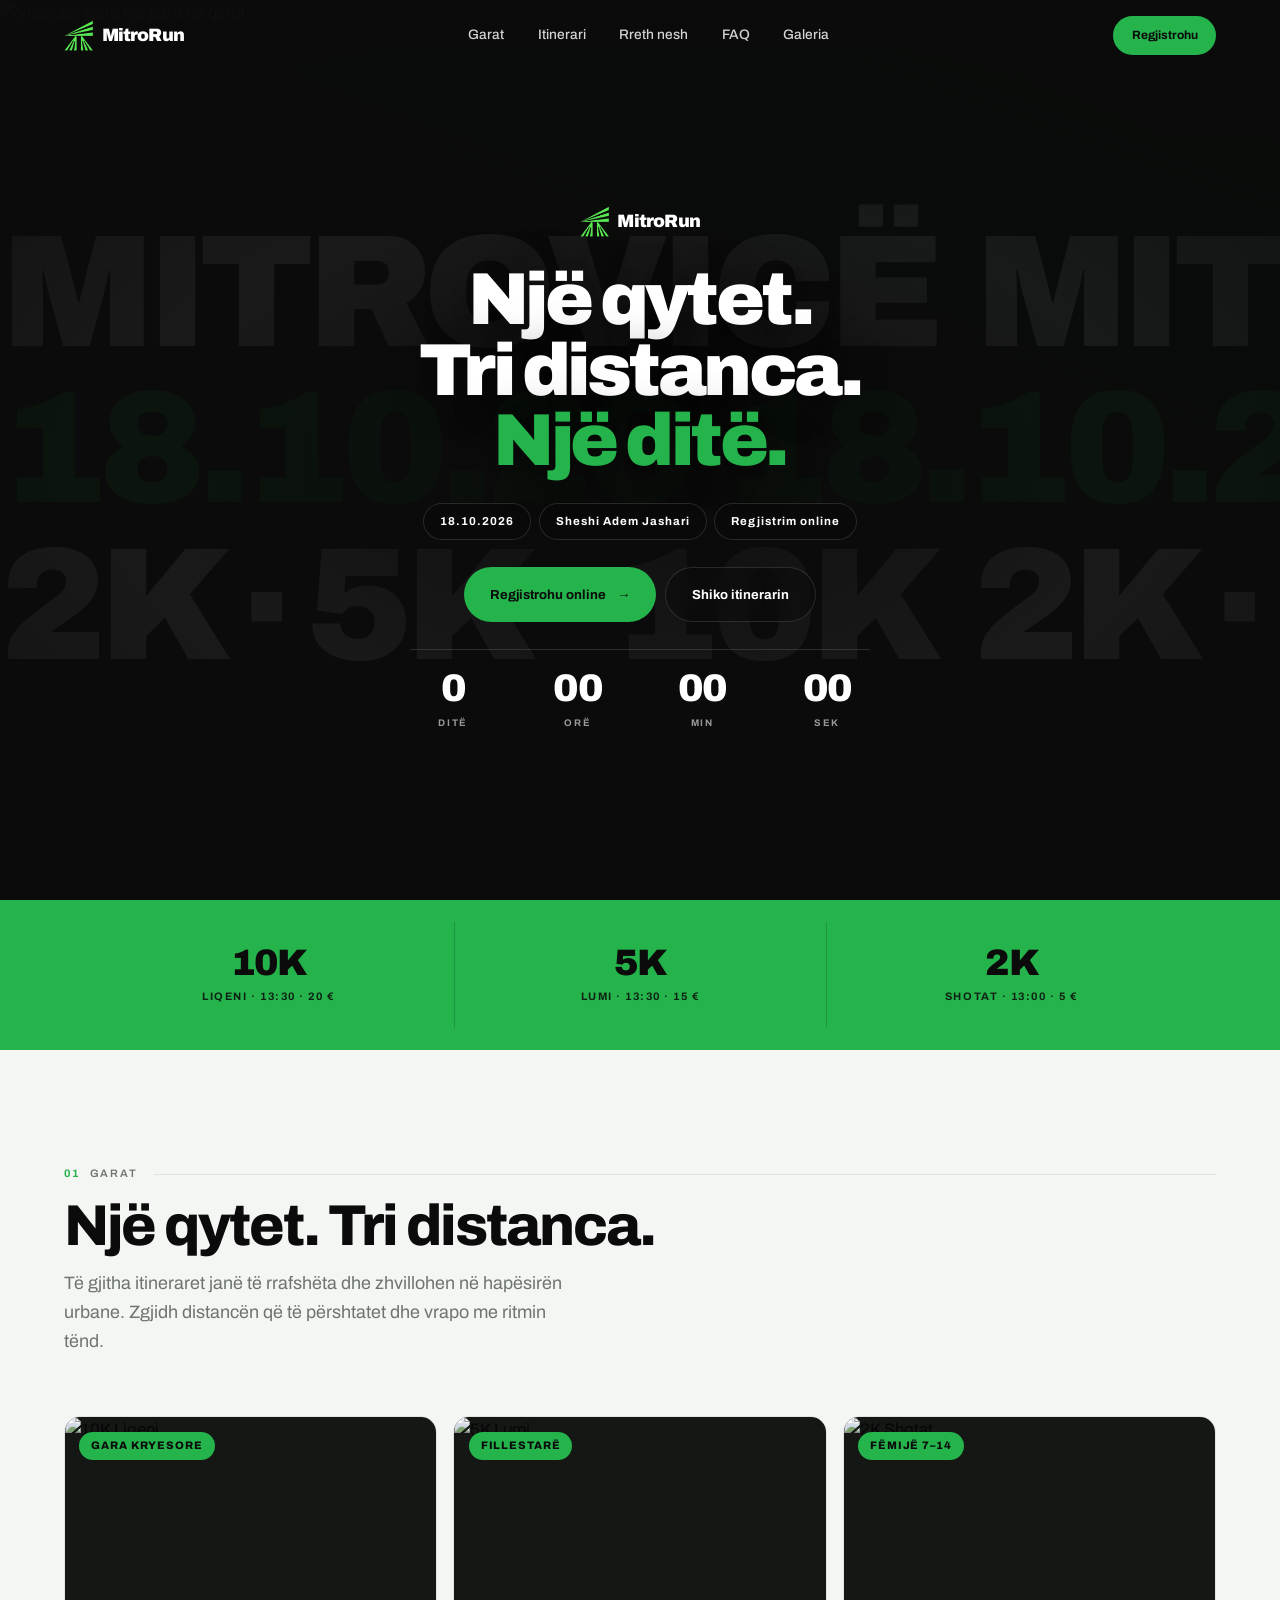
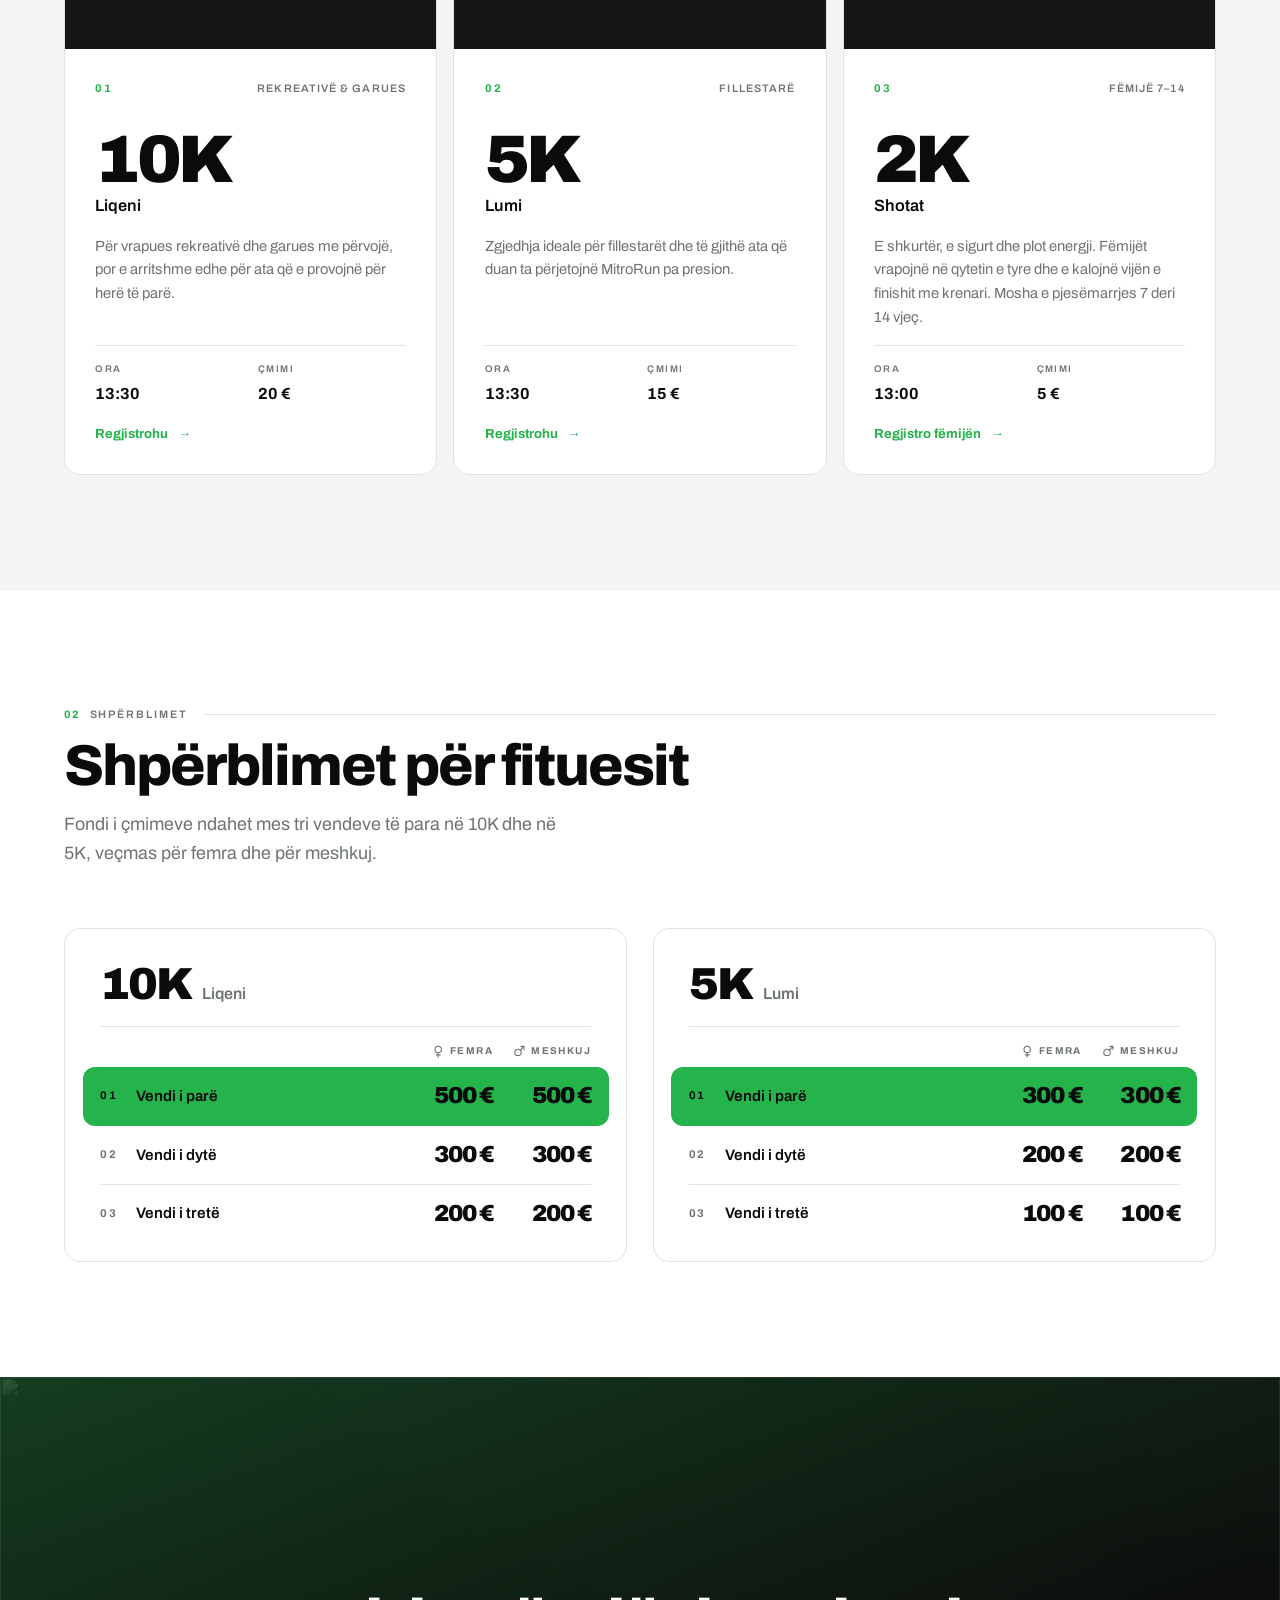
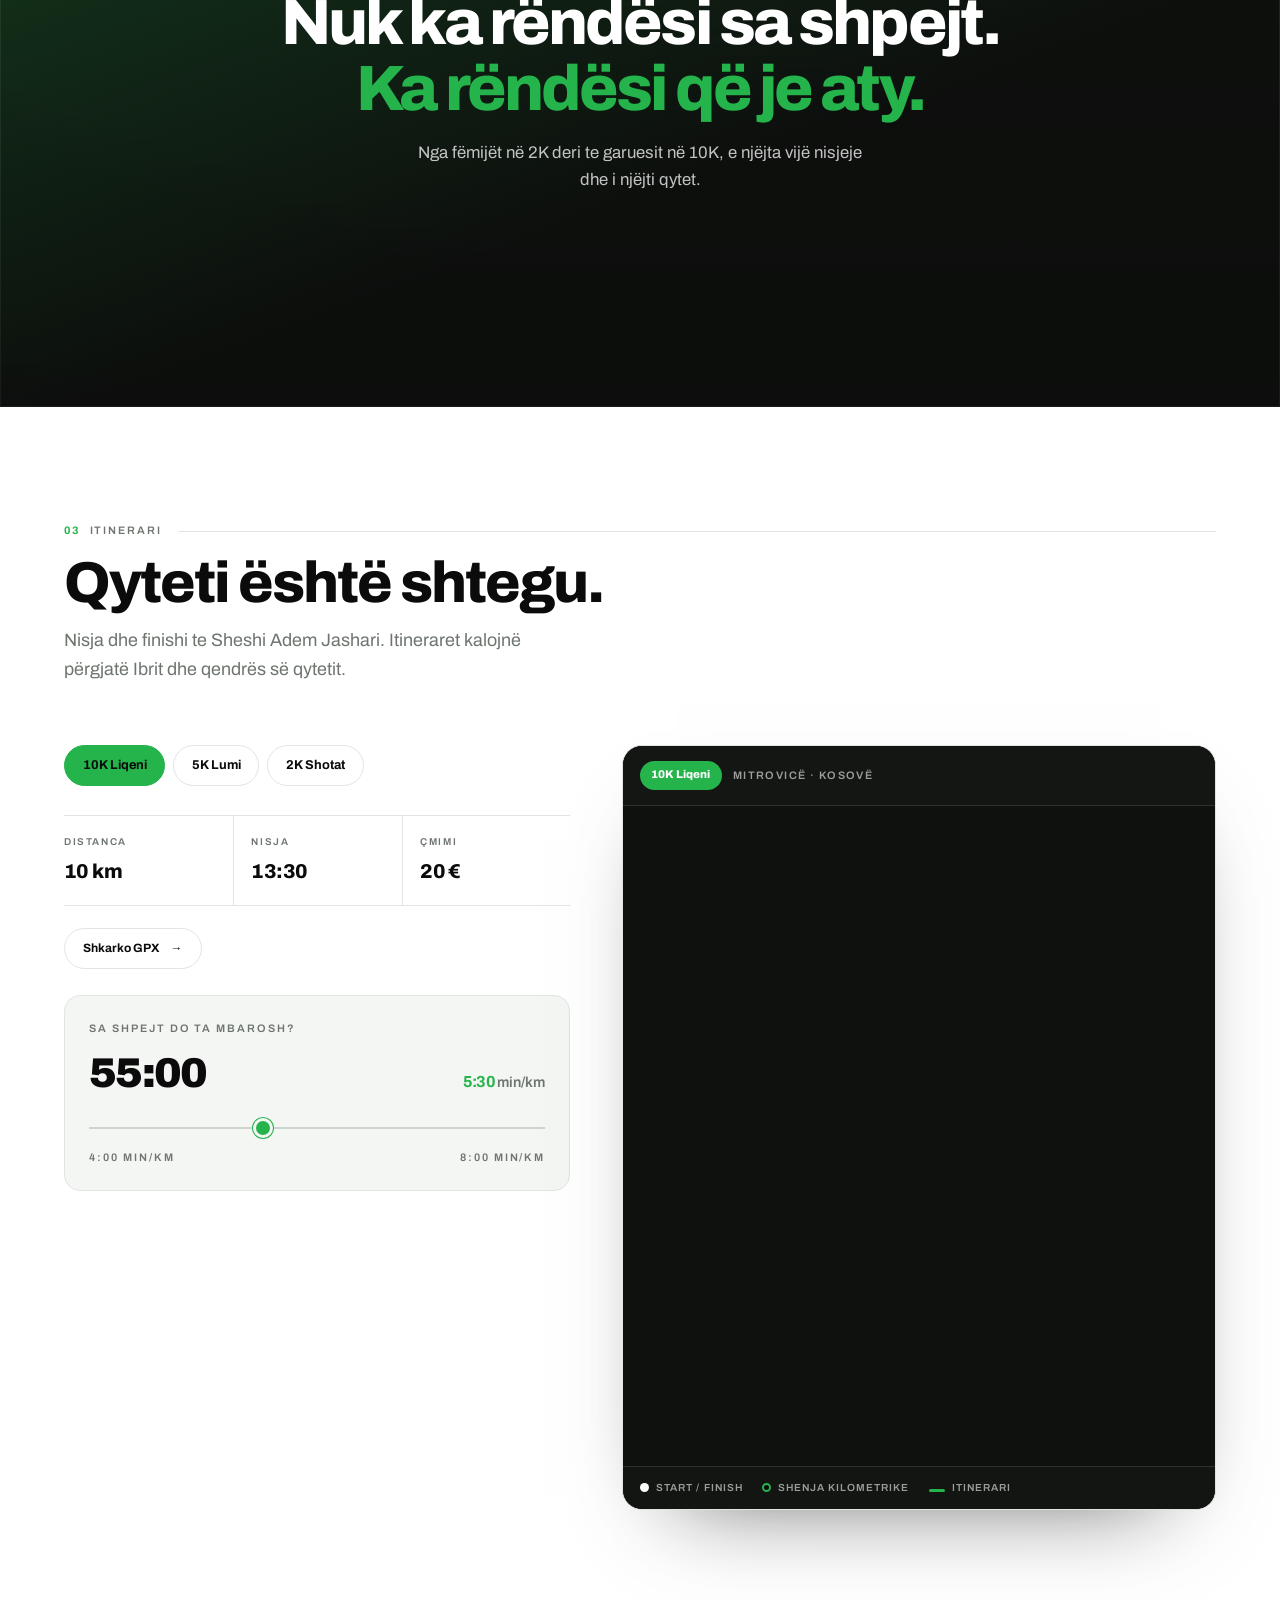
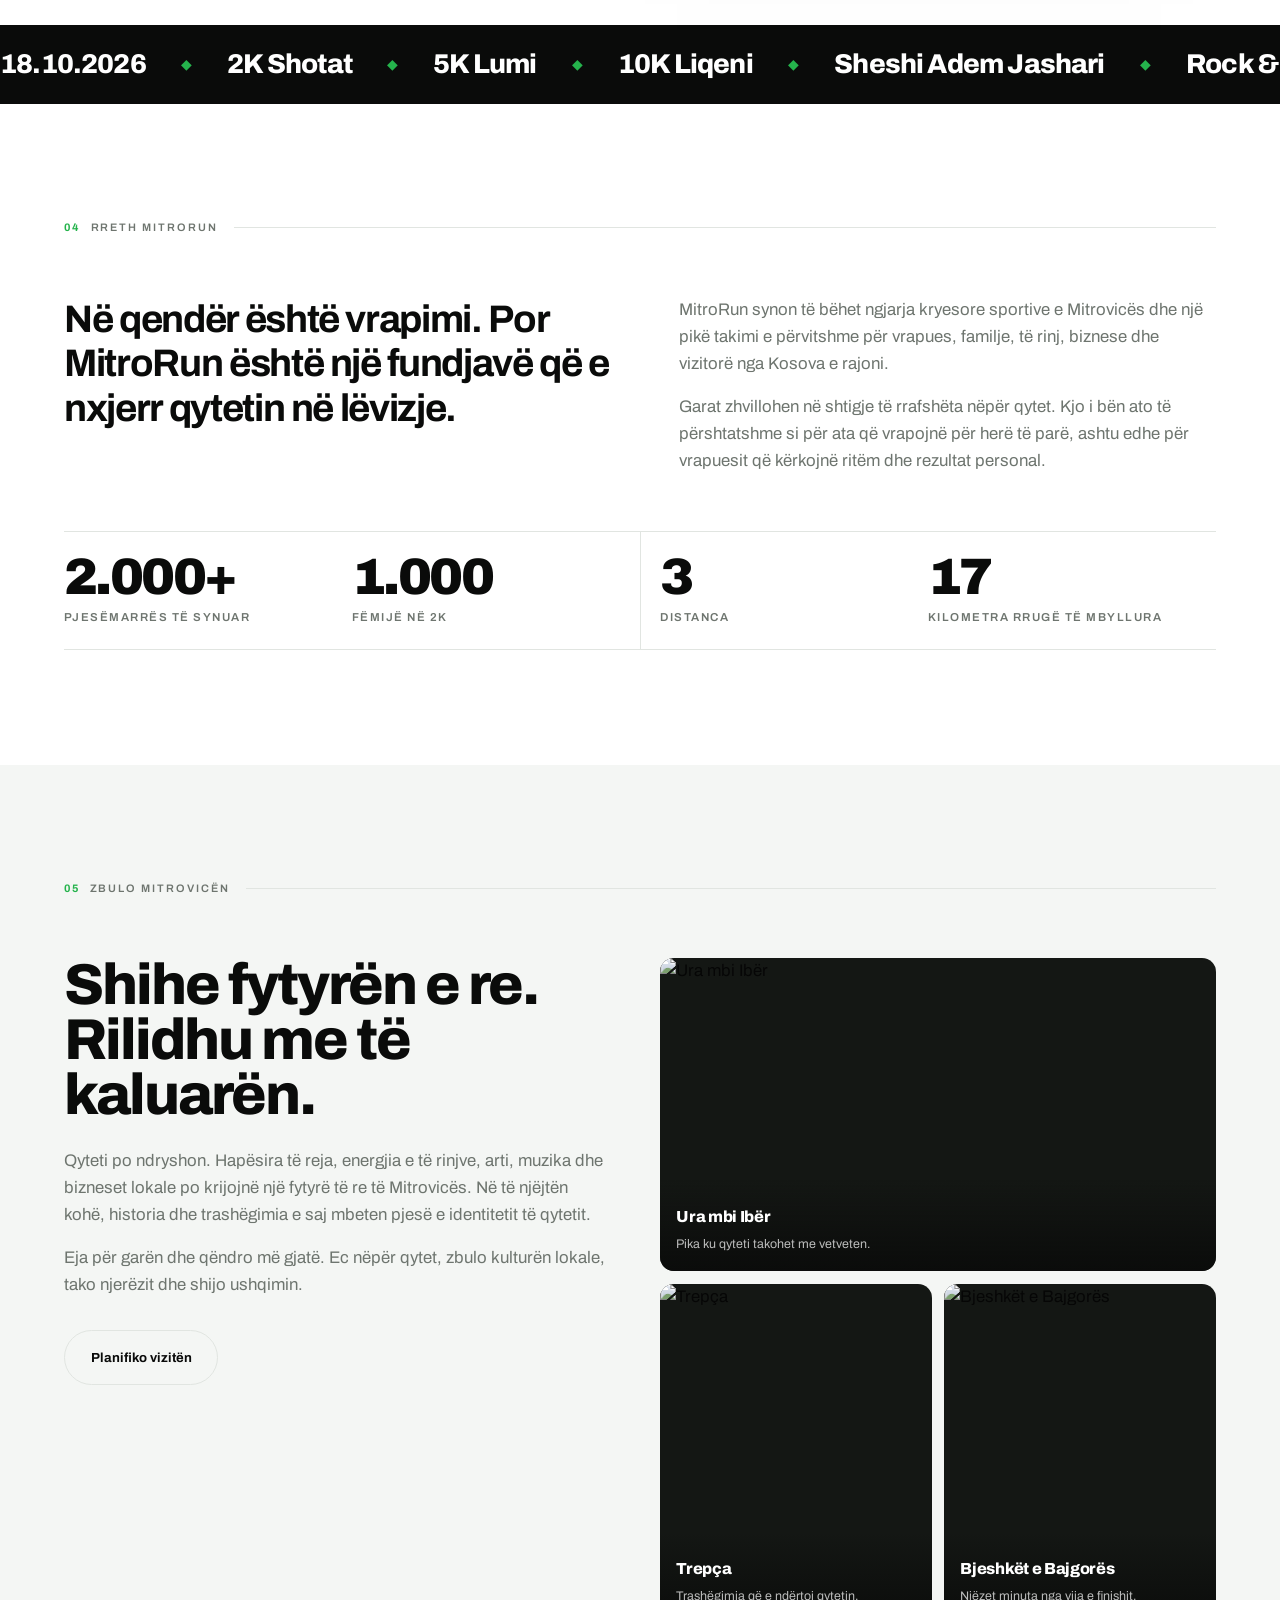
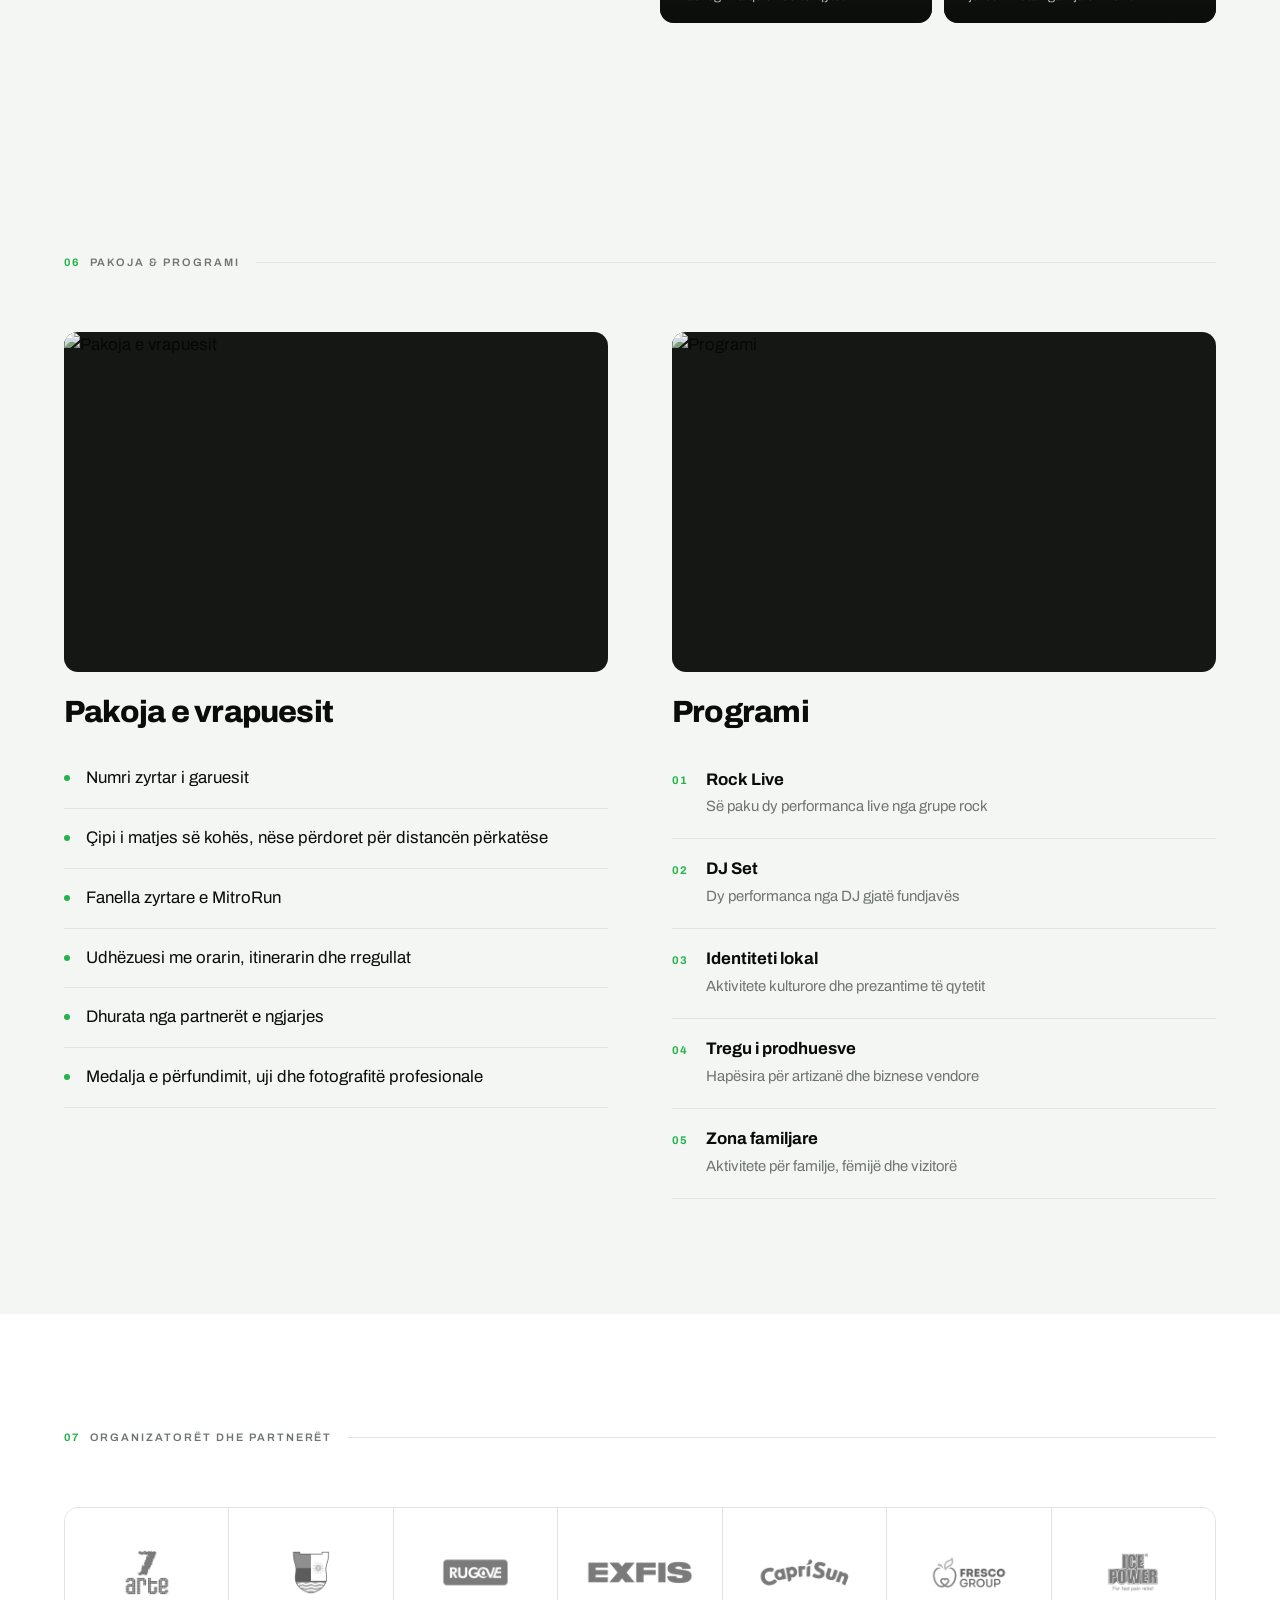
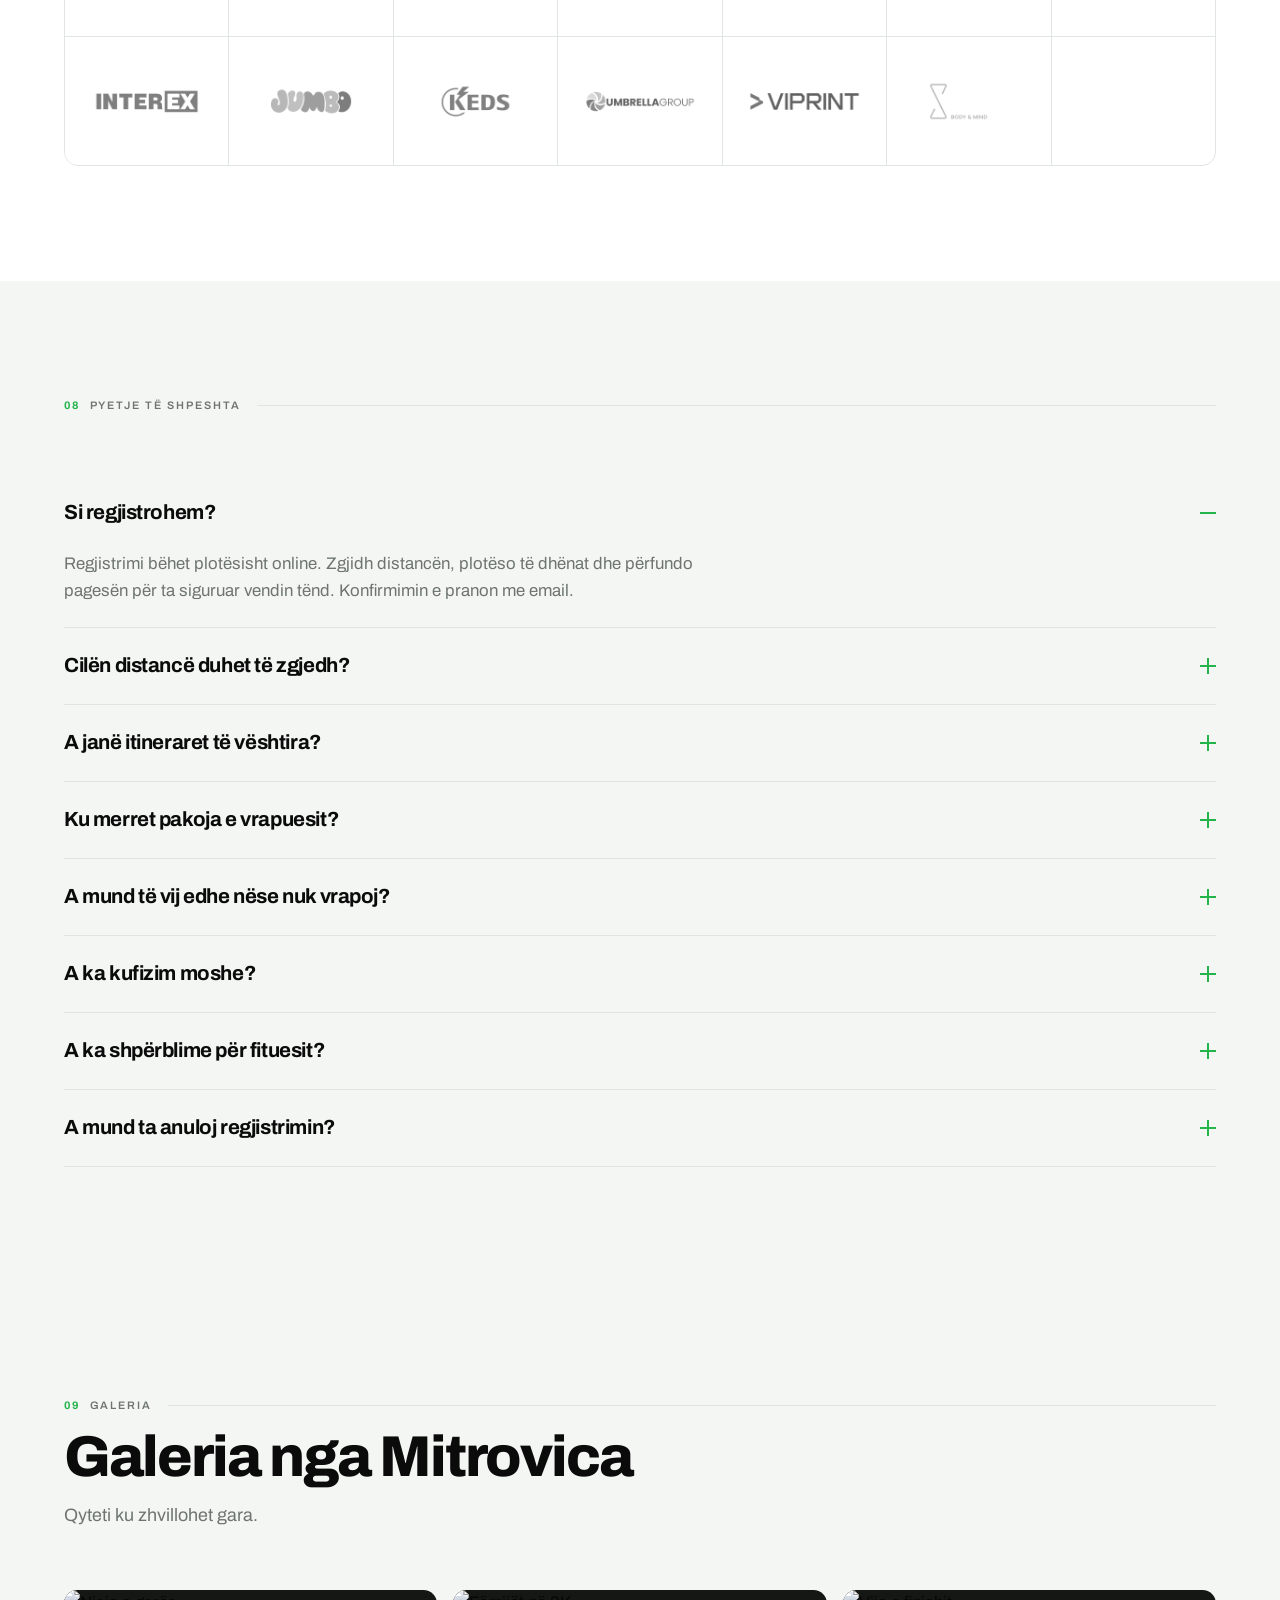
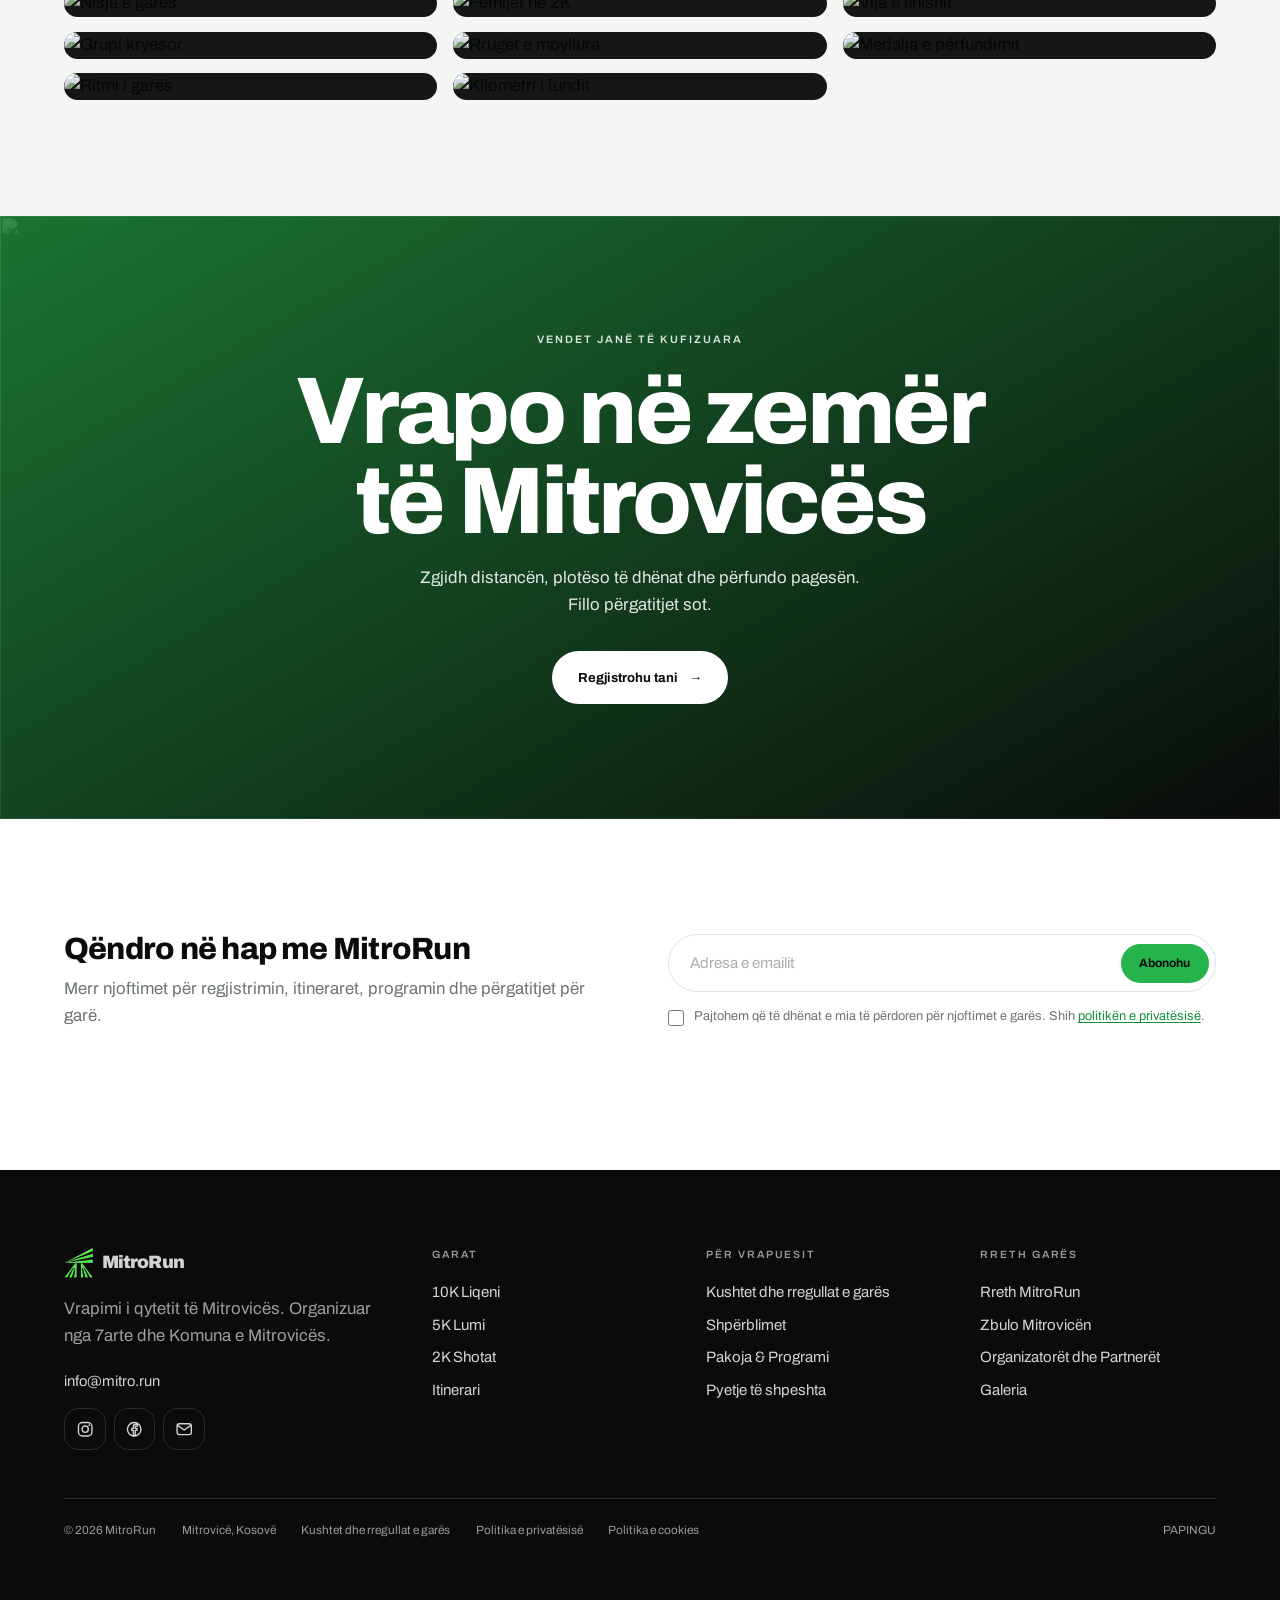
==== commit 1978b42b: "Organisers and partners: the ten sponsor logos, balanced; grid from theme 1.20.6 assets/img/partners" ====
--- a/index.html
+++ b/index.html
@@ -425,9 +425,19 @@
       <div class="top"><span class="lbl"><span class="n">07</span>Organizatorët dhe Partnerët</span><span class="rule"></span></div>
     </div>
     <div class="partners rv">
-      <div class="partner">7ARTE</div>
-      <div class="partner">KOMUNA E MITROVICËS</div>
-      <div class="partner">RUGOVE</div>
+      <div class="partner"><img src="assets/img/partners/7arte.png" alt="7arte" width="960" height="400" loading="lazy" decoding="async"></div>
+      <div class="partner"><img src="assets/img/partners/komuna.png" alt="Komuna e Mitrovicës" width="960" height="400" loading="lazy" decoding="async"></div>
+      <div class="partner"><img src="assets/img/partners/rugove.png" alt="Rugove" width="960" height="400" loading="lazy" decoding="async"></div>
+      <div class="partner"><img src="assets/img/partners/exfis.png" alt="Exfis" width="960" height="400" loading="lazy" decoding="async"></div>
+      <div class="partner"><img src="assets/img/partners/caprisun.png" alt="Capri-Sun" width="960" height="400" loading="lazy" decoding="async"></div>
+      <div class="partner"><img src="assets/img/partners/fresco.png" alt="Fresco Group" width="960" height="400" loading="lazy" decoding="async"></div>
+      <div class="partner"><img src="assets/img/partners/icepower.png" alt="Ice Power" width="960" height="400" loading="lazy" decoding="async"></div>
+      <div class="partner"><img src="assets/img/partners/interex.png" alt="Interex" width="960" height="400" loading="lazy" decoding="async"></div>
+      <div class="partner"><img src="assets/img/partners/jumbo.png" alt="Jumbo" width="960" height="400" loading="lazy" decoding="async"></div>
+      <div class="partner"><img src="assets/img/partners/keds.png" alt="Keds" width="960" height="400" loading="lazy" decoding="async"></div>
+      <div class="partner"><img src="assets/img/partners/umbrella.png" alt="Umbrella Group" width="960" height="400" loading="lazy" decoding="async"></div>
+      <div class="partner"><img src="assets/img/partners/viprint.png" alt="ViPrint" width="960" height="400" loading="lazy" decoding="async"></div>
+      <div class="partner"><img src="assets/img/partners/bodymind.png" alt="Body &amp; Mind" width="960" height="400" loading="lazy" decoding="async"></div>
     </div>
   </div>
 </section>
--- a/assets/css/style.css
+++ b/assets/css/style.css
@@ -495,8 +495,14 @@
 /* ---------- ORGS / PARTNERS / FAQ ---------- */
 /* Organisers and partners share this row, so the column count follows however
    many marks there are instead of stranding three in a six-up grid. */
-.partners{display:grid;grid-template-columns:repeat(auto-fit,minmax(min(100%,150px),1fr));gap:1px;background:var(--line);
+.partners{display:grid;grid-template-columns:repeat(auto-fit,minmax(min(100%,150px),1fr));gap:1px;background:#fff;
   border:1px solid var(--line);border-radius:14px;overflow:hidden;margin-top:1.4rem}
+/* The hairlines come from each tile, not from the grid showing through the gaps.
+   With the grid painted in the line colour, a last row that was not full (13
+   marks on an 8-column row, say) left solid grey blocks where tiles were
+   missing. The tile's own 1px shadow lands in the gap beside it, so cells with
+   no tile stay white, and the outer edge is clipped to the frame's border. */
+.partner{box-shadow:0 0 0 1px var(--line)}
 /* No aspect-ratio here: it gave every tile a definite height, so a short logo
    kept that height while the row grew to the tallest one, leaving the grid's
    own background showing underneath. A min-height plus the default stretch
@@ -505,8 +511,9 @@
   padding:clamp(1rem,2vw,1.6rem);font-size:.64rem;
   font-weight:600;letter-spacing:.16em;color:#B4BAB5;transition:color .35s,background .35s}
 /* Capped in absolute units. A percentage resolved against the tile's own height
-   and left tall marks free to stretch the row. */
-.partner img{max-width:100%;max-height:clamp(44px,4.6vw,68px);width:auto;height:auto;object-fit:contain;
+   and left tall marks free to stretch the row. The cap allows for marks
+   supplied on a padded 2.4:1 canvas, which carry their own breathing room. */
+.partner img{max-width:100%;max-height:clamp(56px,6vw,76px);width:auto;height:auto;object-fit:contain;
   filter:grayscale(1);opacity:.7;transition:filter .4s var(--e),opacity .4s var(--e)}
 .partner:hover img{filter:none;opacity:1}
 .partner:hover{background:var(--off);color:var(--green)}
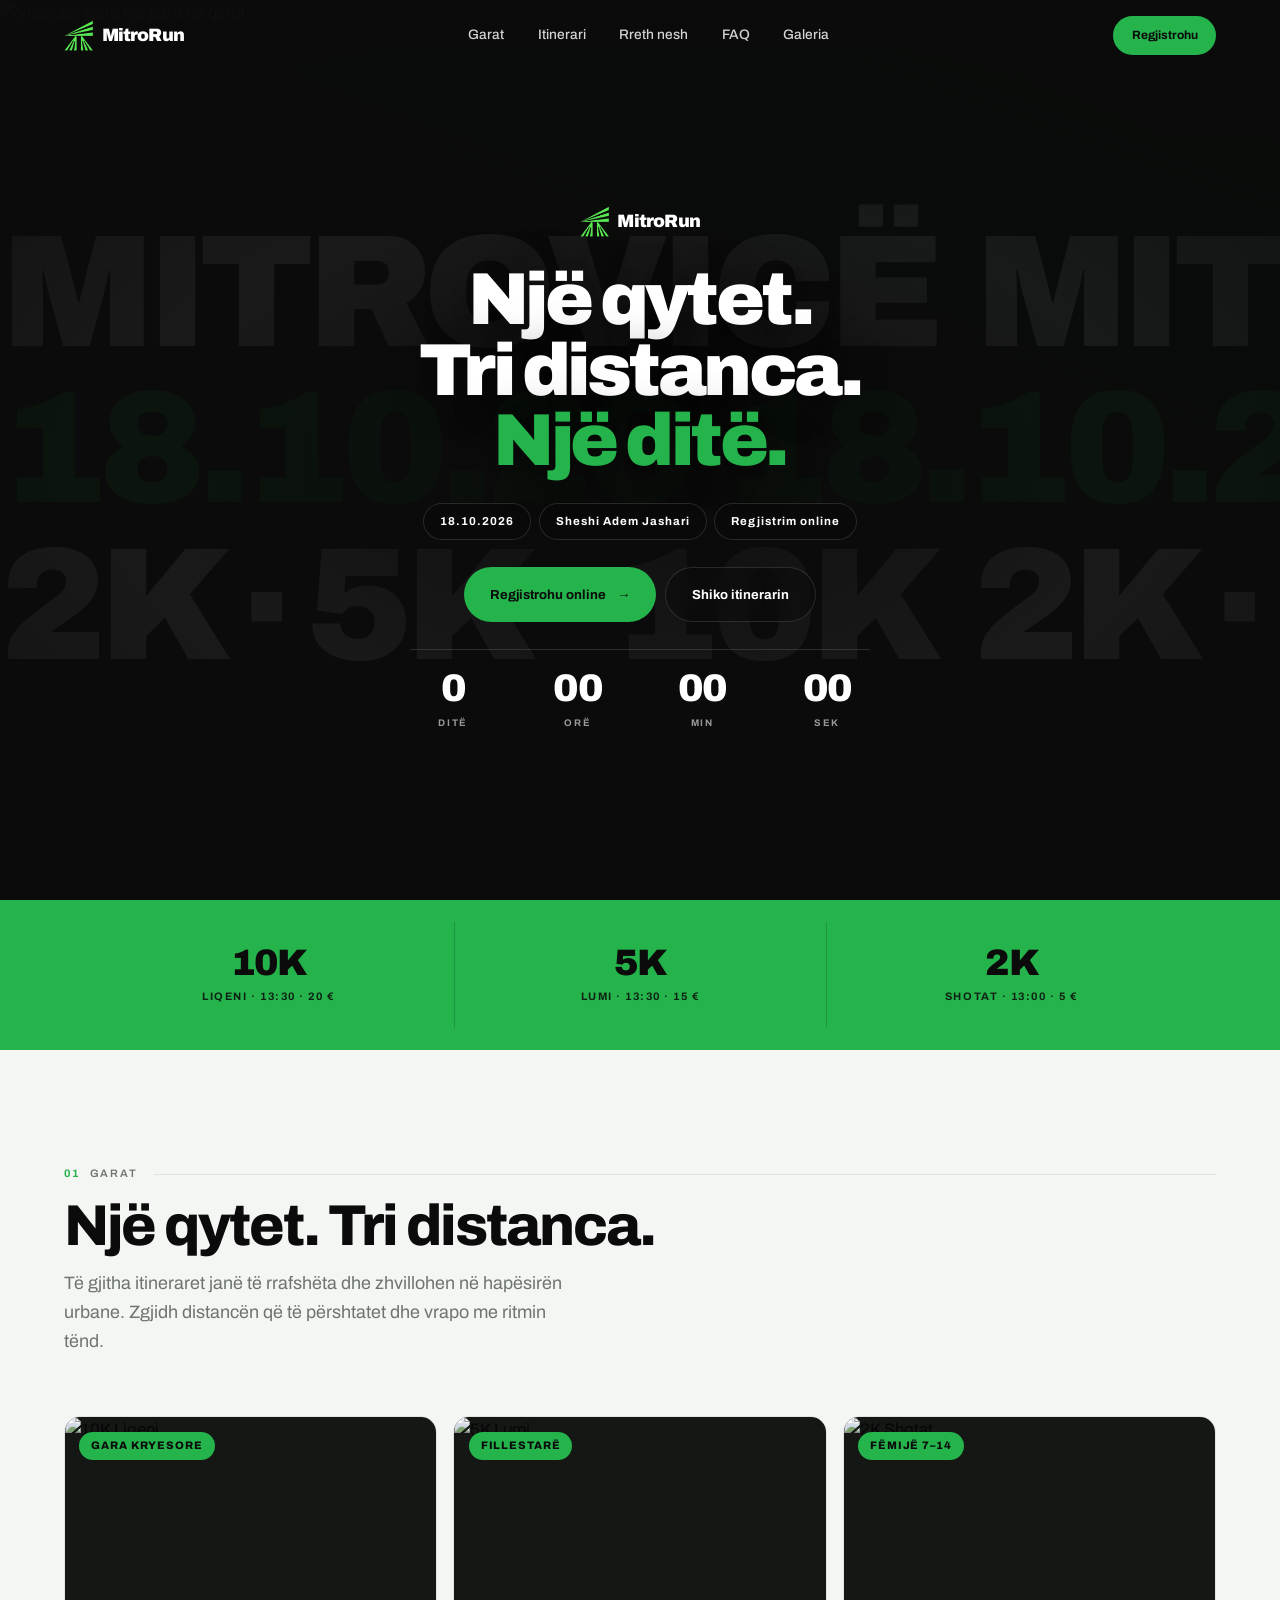
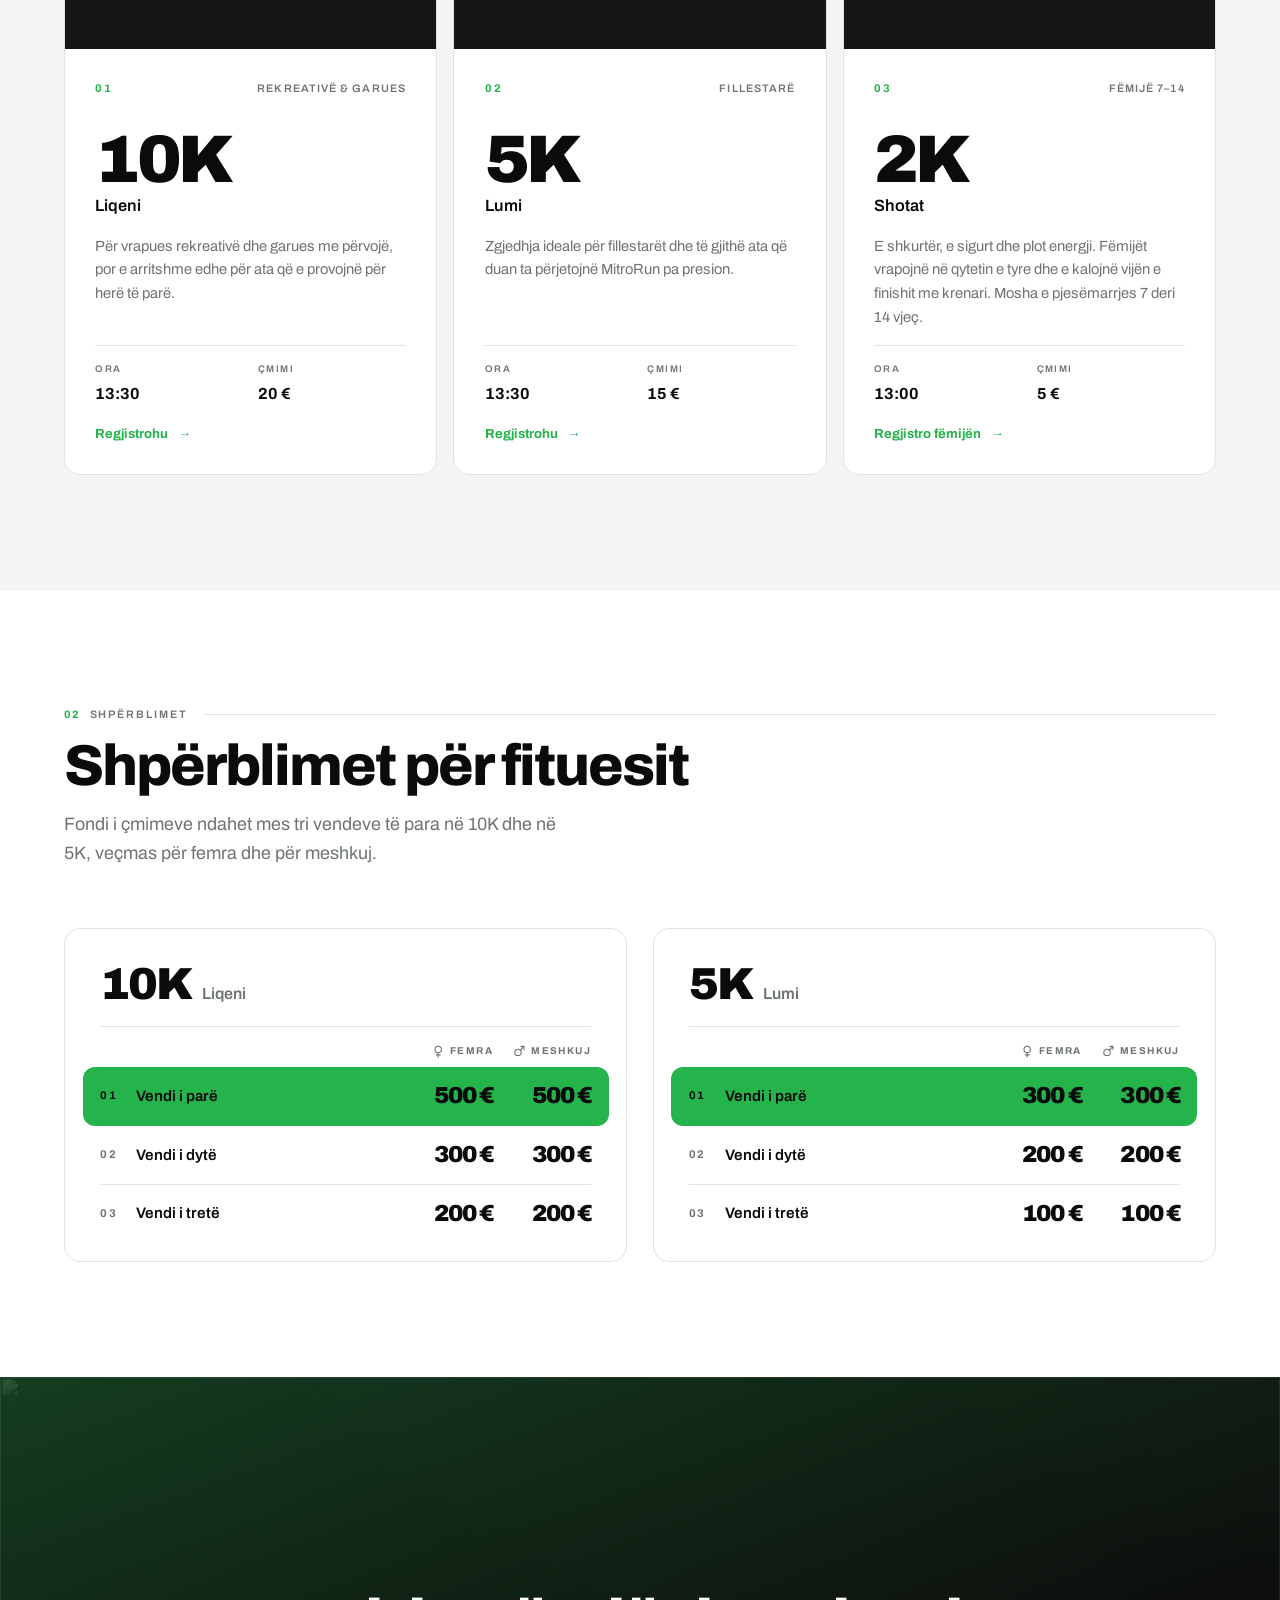
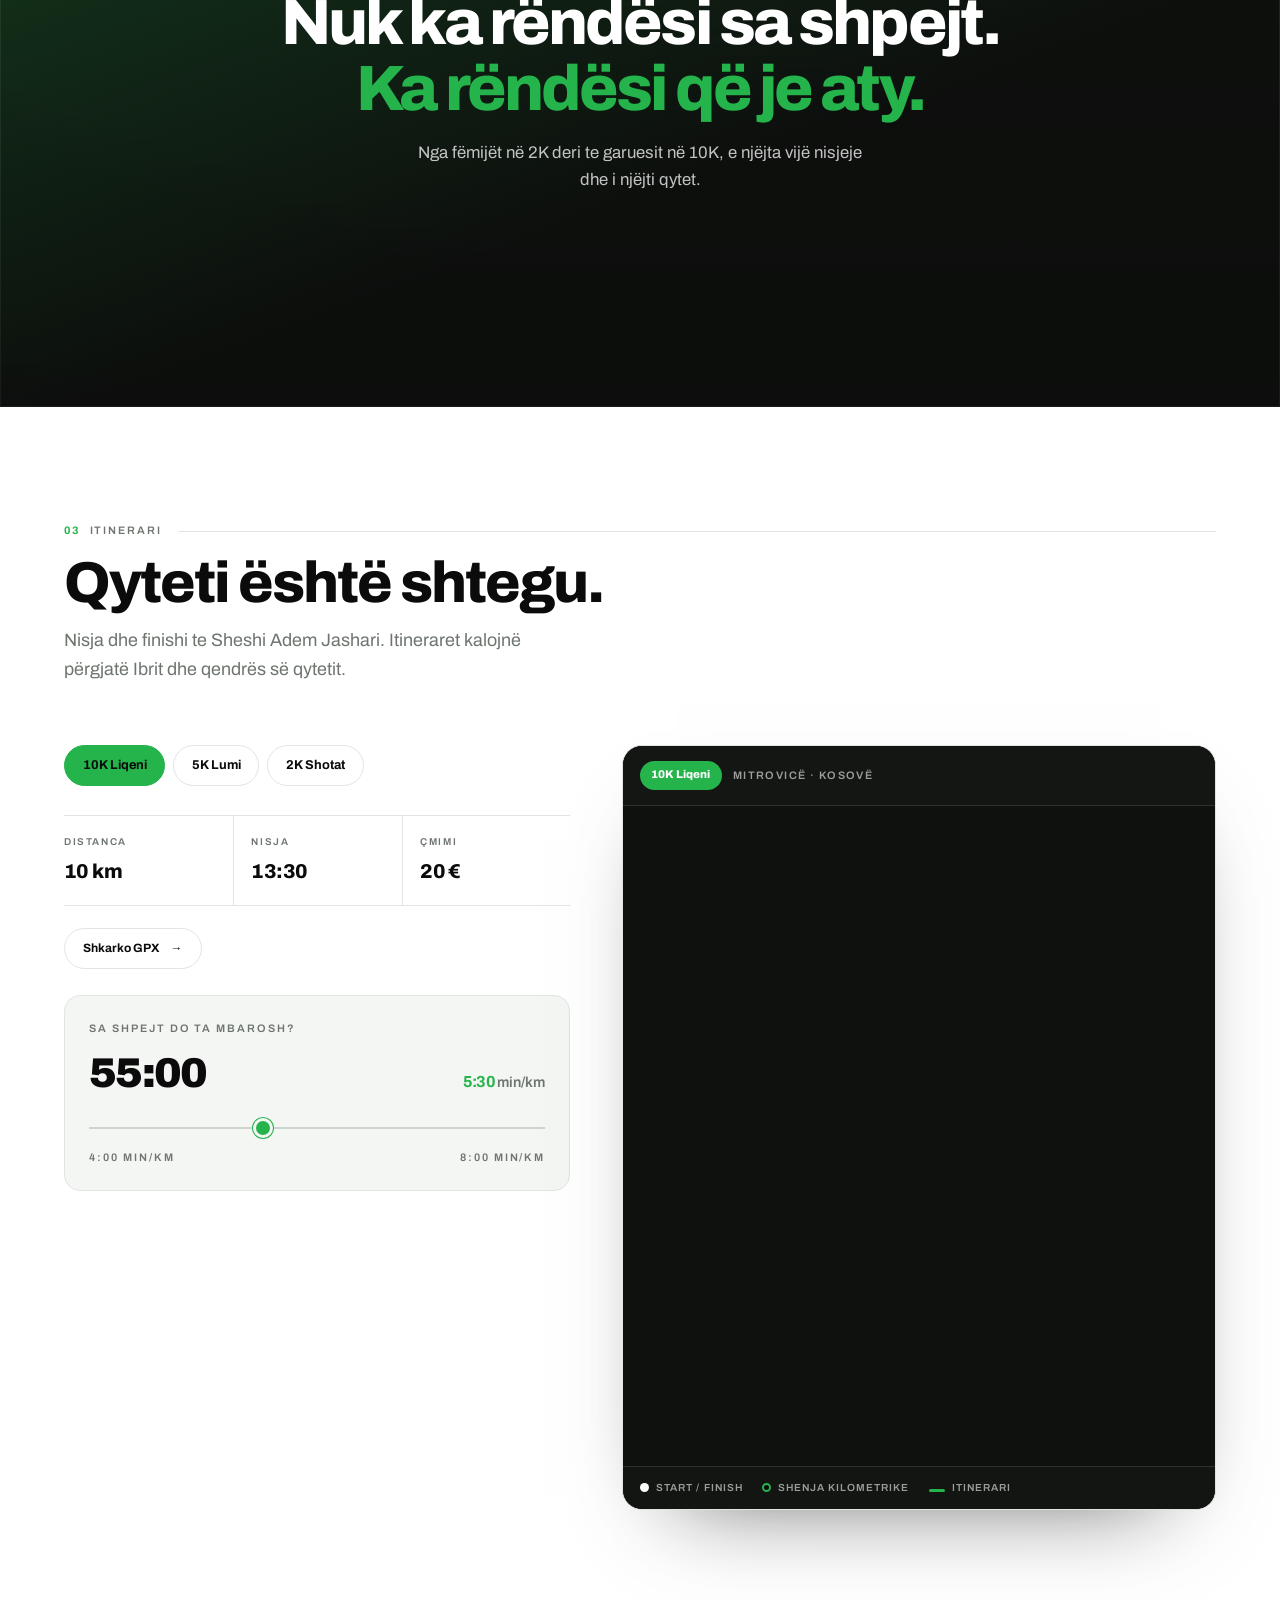
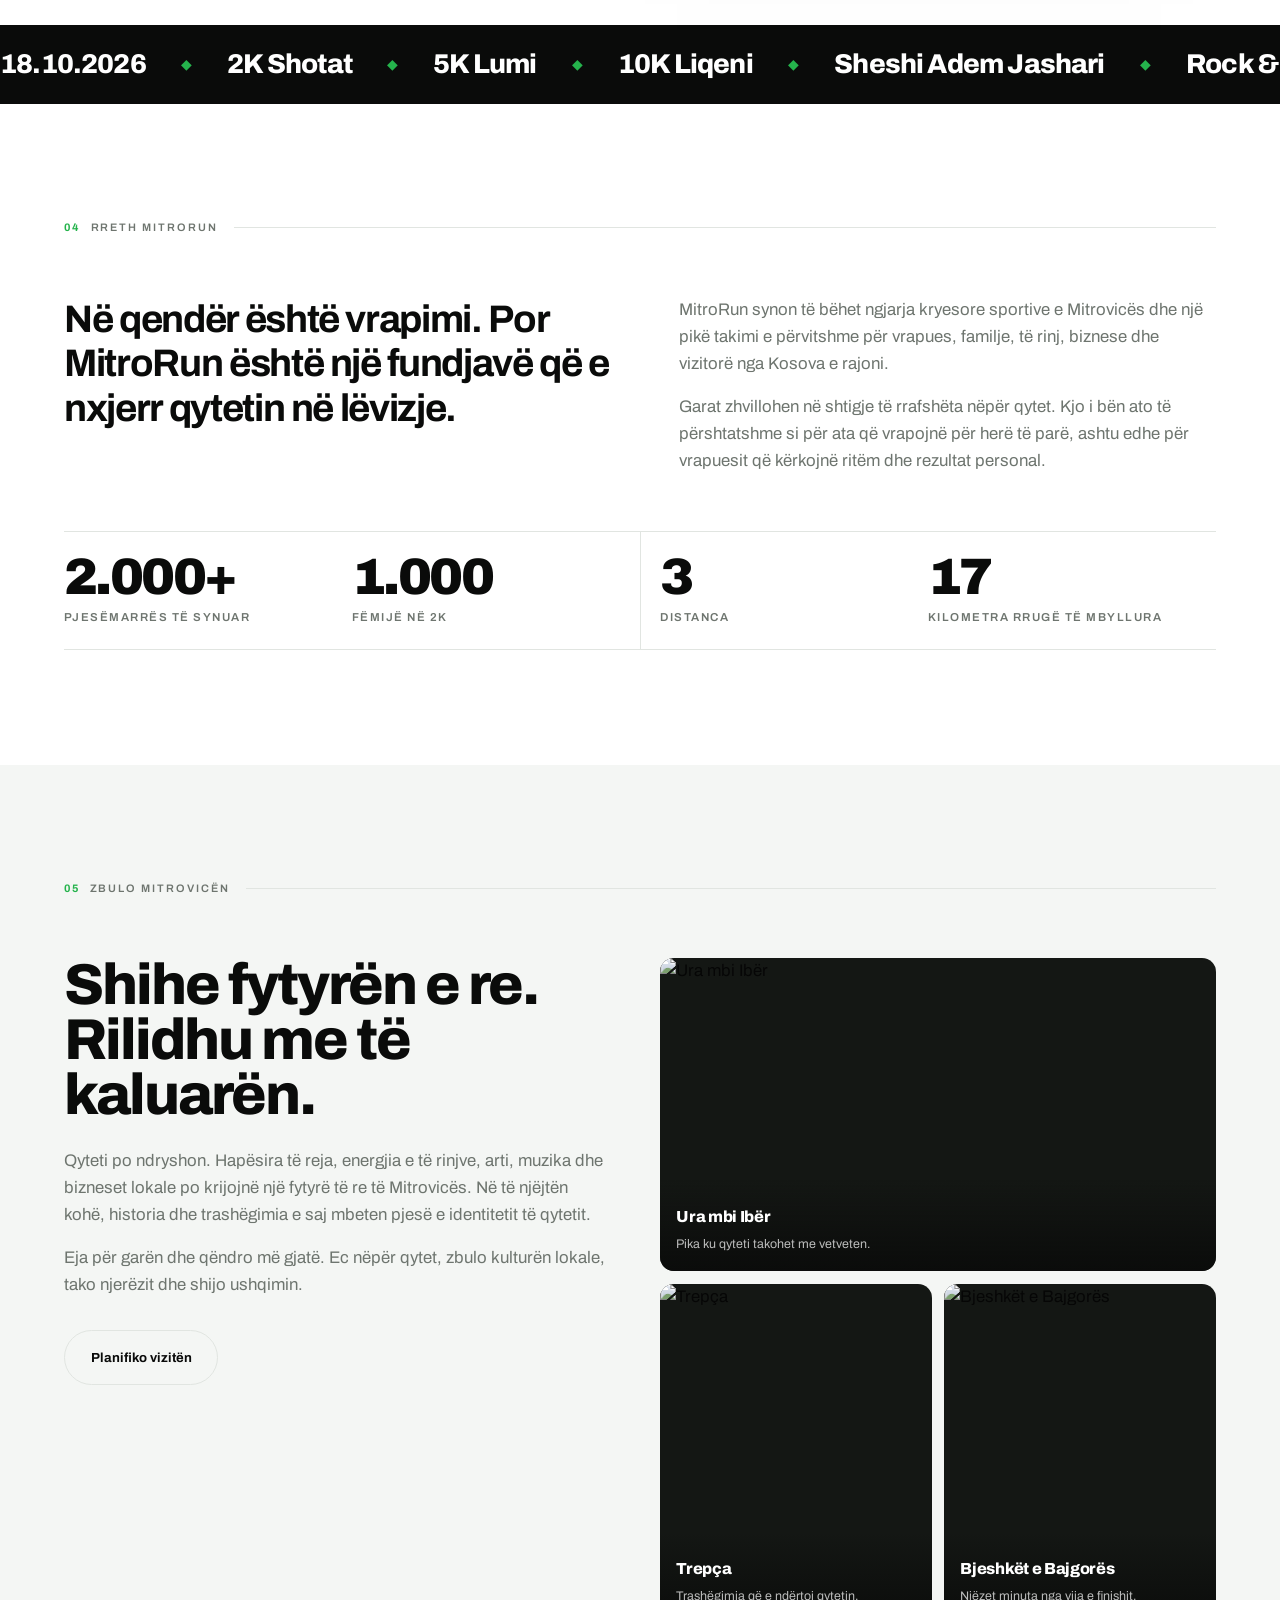
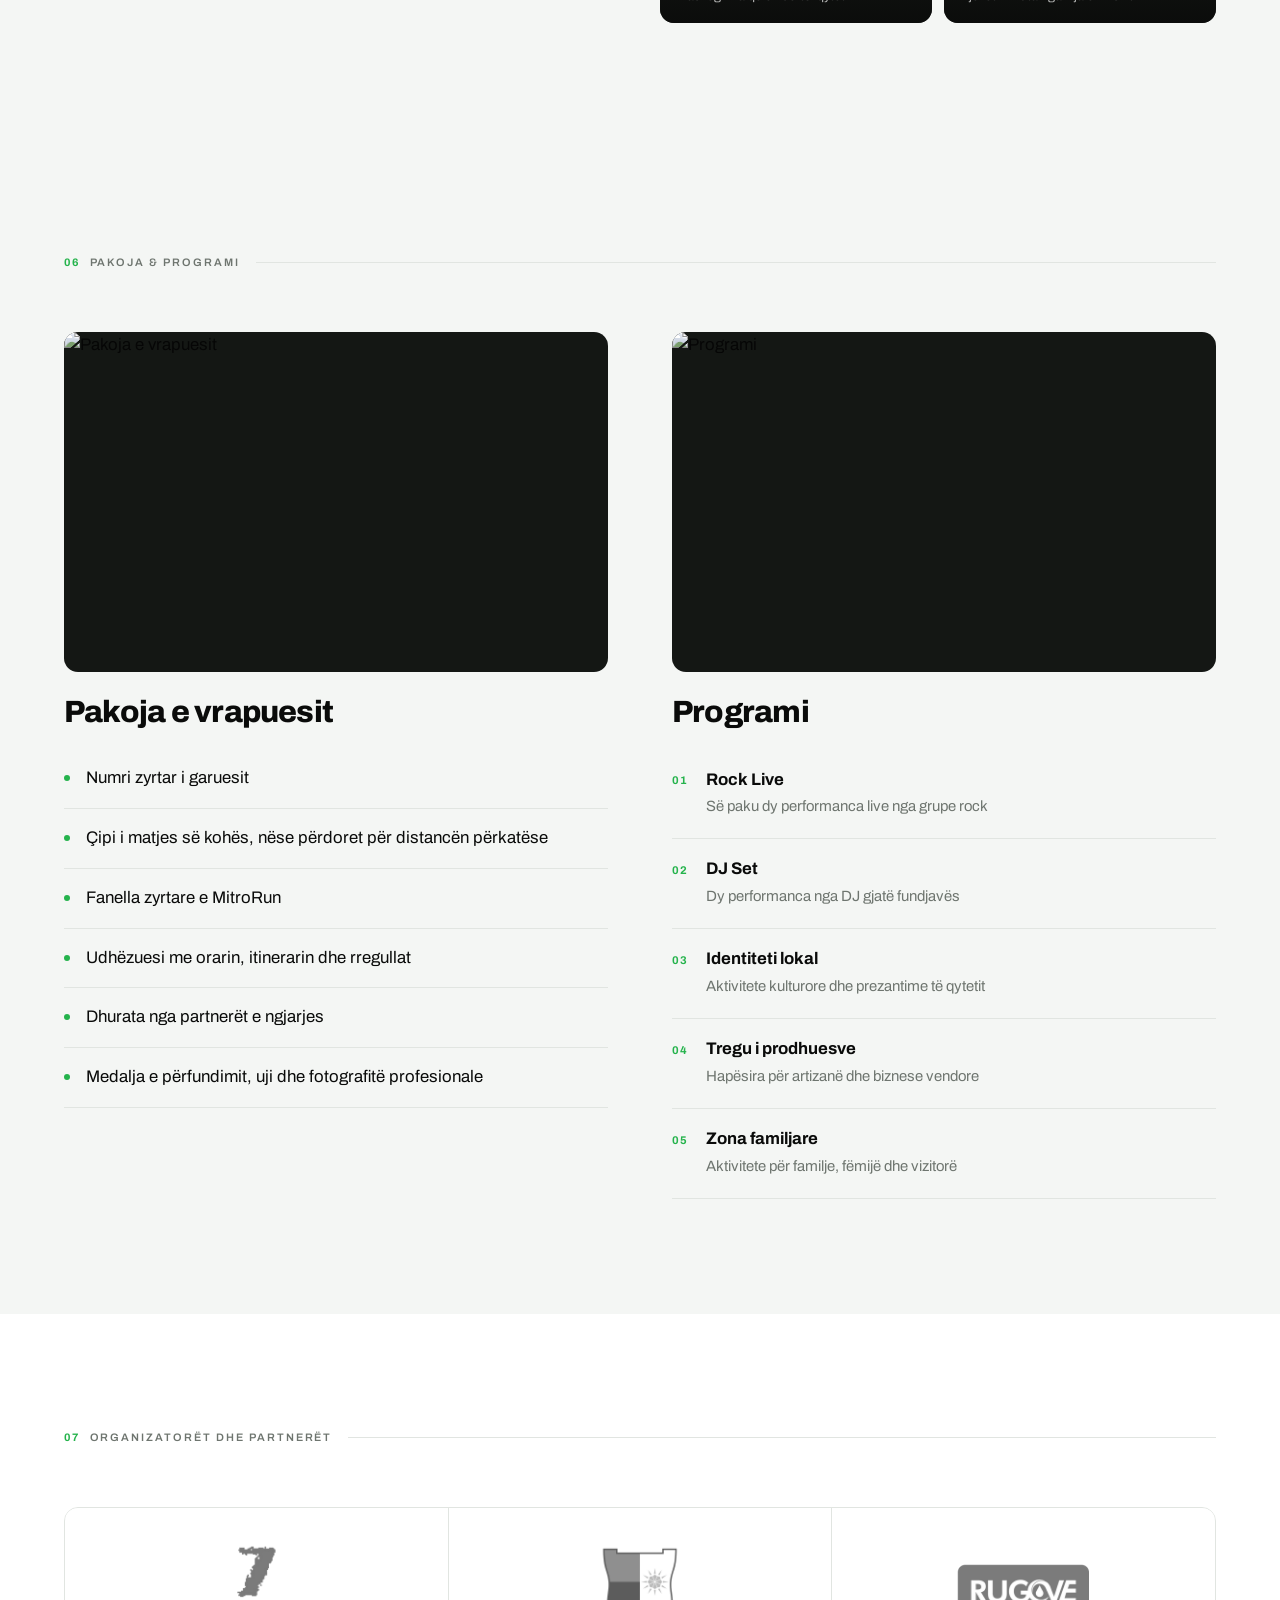
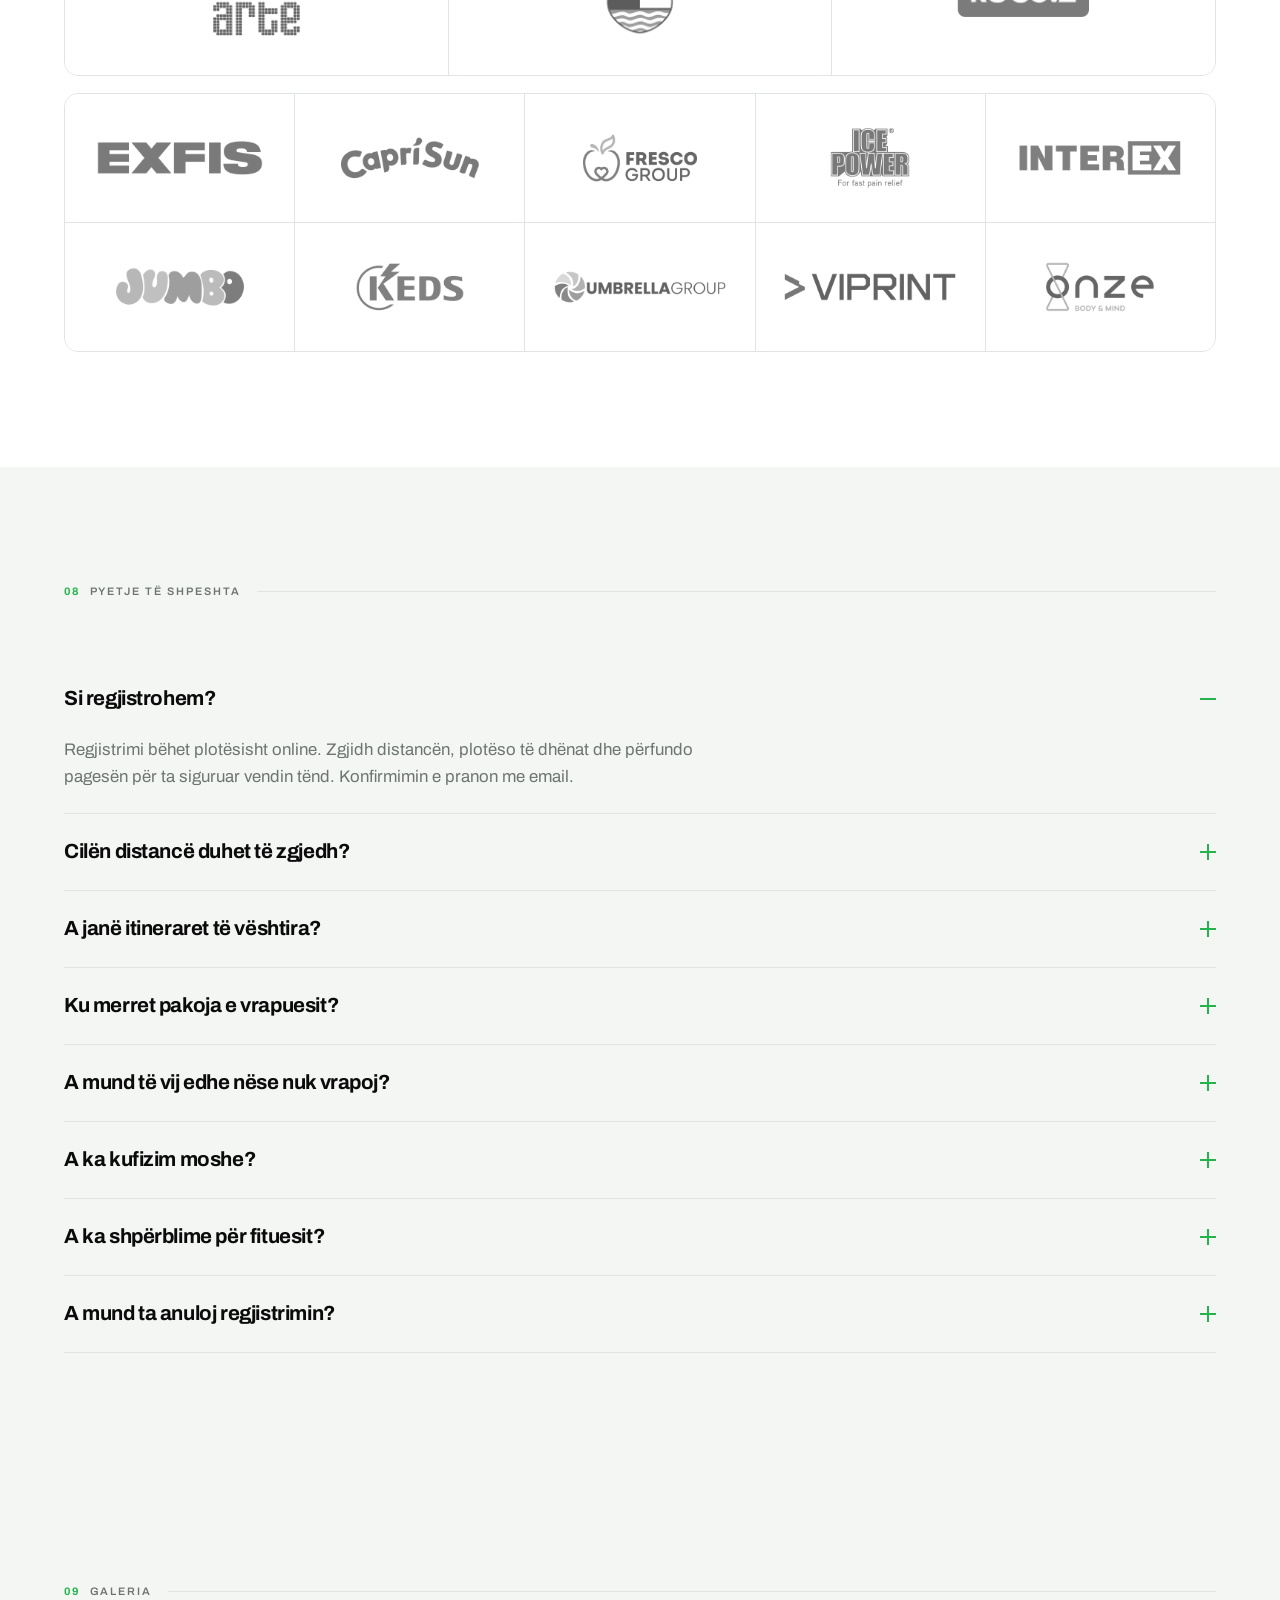
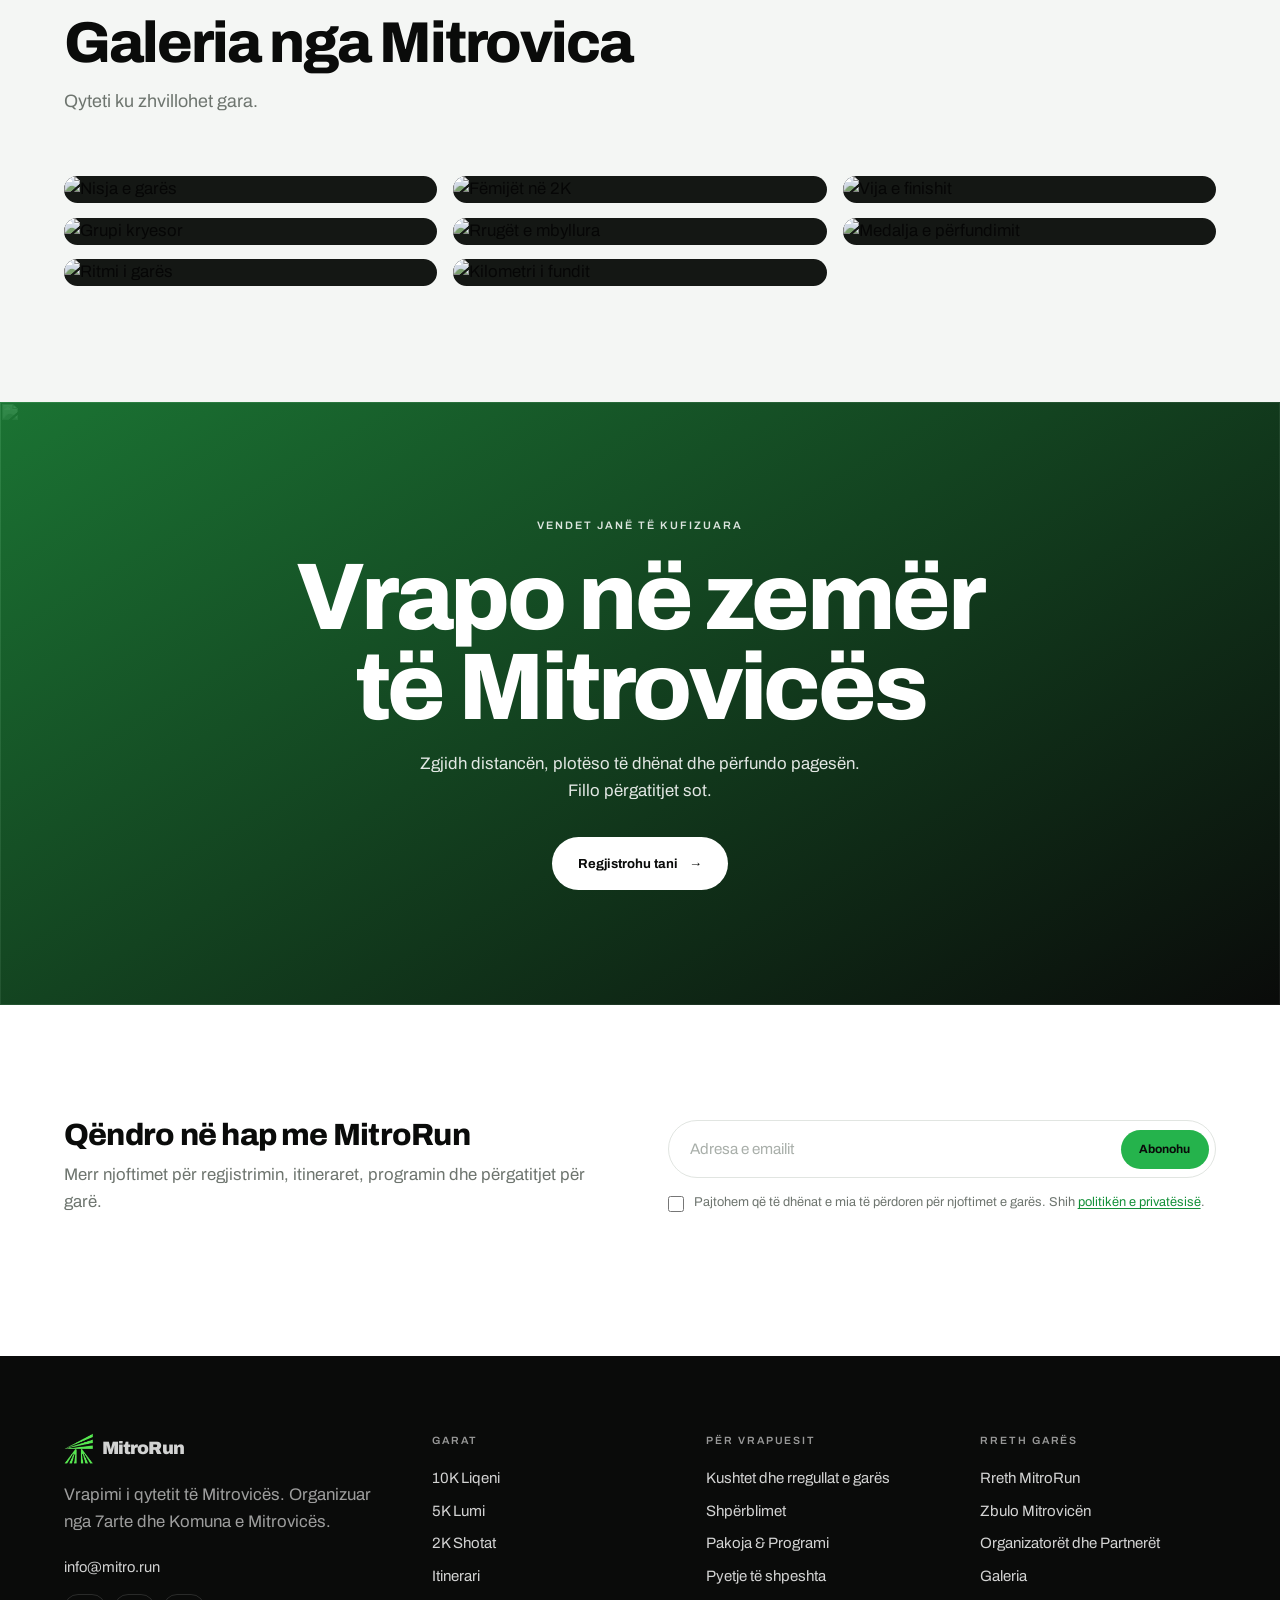
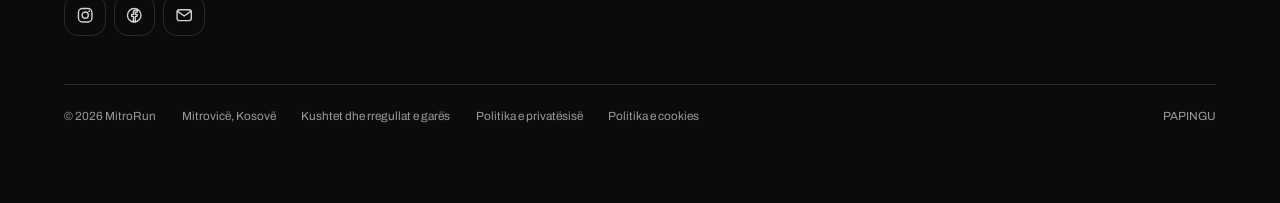
==== commit 6760be7e: "Partners: lead row and sponsor rows, the websites, Onze logo for light backgrounds Co-Authored-By: C" ====
--- a/index.html
+++ b/index.html
@@ -424,21 +424,24 @@
     <div class="head rv">
       <div class="top"><span class="lbl"><span class="n">07</span>Organizatorët dhe Partnerët</span><span class="rule"></span></div>
     </div>
-    <div class="partners rv">
-      <div class="partner"><img src="assets/img/partners/7arte.png" alt="7arte" width="960" height="400" loading="lazy" decoding="async"></div>
-      <div class="partner"><img src="assets/img/partners/komuna.png" alt="Komuna e Mitrovicës" width="960" height="400" loading="lazy" decoding="async"></div>
-      <div class="partner"><img src="assets/img/partners/rugove.png" alt="Rugove" width="960" height="400" loading="lazy" decoding="async"></div>
-      <div class="partner"><img src="assets/img/partners/exfis.png" alt="Exfis" width="960" height="400" loading="lazy" decoding="async"></div>
-      <div class="partner"><img src="assets/img/partners/caprisun.png" alt="Capri-Sun" width="960" height="400" loading="lazy" decoding="async"></div>
-      <div class="partner"><img src="assets/img/partners/fresco.png" alt="Fresco Group" width="960" height="400" loading="lazy" decoding="async"></div>
-      <div class="partner"><img src="assets/img/partners/icepower.png" alt="Ice Power" width="960" height="400" loading="lazy" decoding="async"></div>
-      <div class="partner"><img src="assets/img/partners/interex.png" alt="Interex" width="960" height="400" loading="lazy" decoding="async"></div>
-      <div class="partner"><img src="assets/img/partners/jumbo.png" alt="Jumbo" width="960" height="400" loading="lazy" decoding="async"></div>
-      <div class="partner"><img src="assets/img/partners/keds.png" alt="Keds" width="960" height="400" loading="lazy" decoding="async"></div>
-      <div class="partner"><img src="assets/img/partners/umbrella.png" alt="Umbrella Group" width="960" height="400" loading="lazy" decoding="async"></div>
-      <div class="partner"><img src="assets/img/partners/viprint.png" alt="ViPrint" width="960" height="400" loading="lazy" decoding="async"></div>
-      <div class="partner"><img src="assets/img/partners/bodymind.png" alt="Body &amp; Mind" width="960" height="400" loading="lazy" decoding="async"></div>
-    </div>
+    <div class="partners partners-lead rv" style="--n:3">
+      <a class="partner" href="https://www.7-arte.org/" target="_blank" rel="noopener"><img src="assets/img/partners/7arte.png" alt="7arte" width="960" height="400" loading="lazy" decoding="async"></a>
+      <a class="partner" href="https://mitroviceejugut.rks-gov.net/" target="_blank" rel="noopener"><img src="assets/img/partners/komuna.png" alt="Komuna e Mitrovicës" width="960" height="400" loading="lazy" decoding="async"></a>
+      <a class="partner" href="https://rugove.eu/" target="_blank" rel="noopener"><img src="assets/img/partners/rugove.png" alt="Rugove" width="960" height="400" loading="lazy" decoding="async"></a>
+    </div>
+    <div class="partners partners-support rv" style="--n:5">
+      <a class="partner" href="https://exfis.com/" target="_blank" rel="noopener"><img src="assets/img/partners/exfis.png" alt="Exfis" width="960" height="400" loading="lazy" decoding="async"></a>
+      <a class="partner" href="https://www.capri-sun.com/" target="_blank" rel="noopener"><img src="assets/img/partners/caprisun.png" alt="Capri-Sun" width="960" height="400" loading="lazy" decoding="async"></a>
+      <a class="partner" href="https://www.facebook.com/p/Fresco-Group-100067168267771/" target="_blank" rel="noopener"><img src="assets/img/partners/fresco.png" alt="Fresco Group" width="960" height="400" loading="lazy" decoding="async"></a>
+      <a class="partner" href="https://www.icepower.com/al/" target="_blank" rel="noopener"><img src="assets/img/partners/icepower.png" alt="Ice Power" width="960" height="400" loading="lazy" decoding="async"></a>
+      <a class="partner" href="https://interex-rks.com/" target="_blank" rel="noopener"><img src="assets/img/partners/interex.png" alt="Interex" width="960" height="400" loading="lazy" decoding="async"></a>
+      <a class="partner" href="https://jumbo-ks.com/" target="_blank" rel="noopener"><img src="assets/img/partners/jumbo.png" alt="Jumbo" width="960" height="400" loading="lazy" decoding="async"></a>
+      <a class="partner" href="https://keds-energy.com/" target="_blank" rel="noopener"><img src="assets/img/partners/keds.png" alt="Keds" width="960" height="400" loading="lazy" decoding="async"></a>
+      <a class="partner" href="https://www.facebook.com/UmbrellaGroupKS/" target="_blank" rel="noopener"><img src="assets/img/partners/umbrella.png" alt="Umbrella Group" width="960" height="400" loading="lazy" decoding="async"></a>
+      <a class="partner" href="https://vi-print.com/" target="_blank" rel="noopener"><img src="assets/img/partners/viprint.png" alt="ViPrint" width="960" height="400" loading="lazy" decoding="async"></a>
+      <a class="partner" href="https://www.facebook.com/onzerecovery/" target="_blank" rel="noopener"><img src="assets/img/partners/bodymind.png" alt="Onze Body &amp; Mind" width="960" height="400" loading="lazy" decoding="async"></a>
+    </div>
+  </div>
   </div>
 </section>
 
--- a/assets/css/style.css
+++ b/assets/css/style.css
@@ -495,8 +495,18 @@
 /* ---------- ORGS / PARTNERS / FAQ ---------- */
 /* Organisers and partners share this row, so the column count follows however
    many marks there are instead of stranding three in a six-up grid. */
-.partners{display:grid;grid-template-columns:repeat(auto-fit,minmax(min(100%,150px),1fr));gap:1px;background:#fff;
+/* Two framed rows: the lead (organisers and main sponsors, larger) and the
+   sponsors. A fixed count per row rather than auto-fit, which on a wide screen
+   put nine marks on one line and four on the next. --n is the number of marks,
+   set in the template and capped there (4 lead, 5 sponsors), so a short row
+   never stretches thin. A part-filled last row is centred, not left with holes. */
+.partners{--cols:var(--n,4);display:flex;flex-wrap:wrap;justify-content:center;gap:1px;background:#fff;
   border:1px solid var(--line);border-radius:14px;overflow:hidden;margin-top:1.4rem}
+.partners>*{flex:0 0 calc((100% - (var(--cols) - 1) * 1px) / var(--cols));min-width:0}
+.partners-support{--cols:2;margin-top:clamp(.8rem,1.6vw,1.1rem)}
+@media (min-width:680px){.partners-support{--cols:var(--n,5)}}
+.partners-lead .partner{min-height:clamp(128px,13vw,200px);padding:clamp(.5rem,2vw,1.6rem)}
+.partners-lead .partner img{max-height:clamp(60px,7.5vw,104px)}
 /* The hairlines come from each tile, not from the grid showing through the gaps.
    With the grid painted in the line colour, a last row that was not full (13
    marks on an 8-column row, say) left solid grey blocks where tiles were
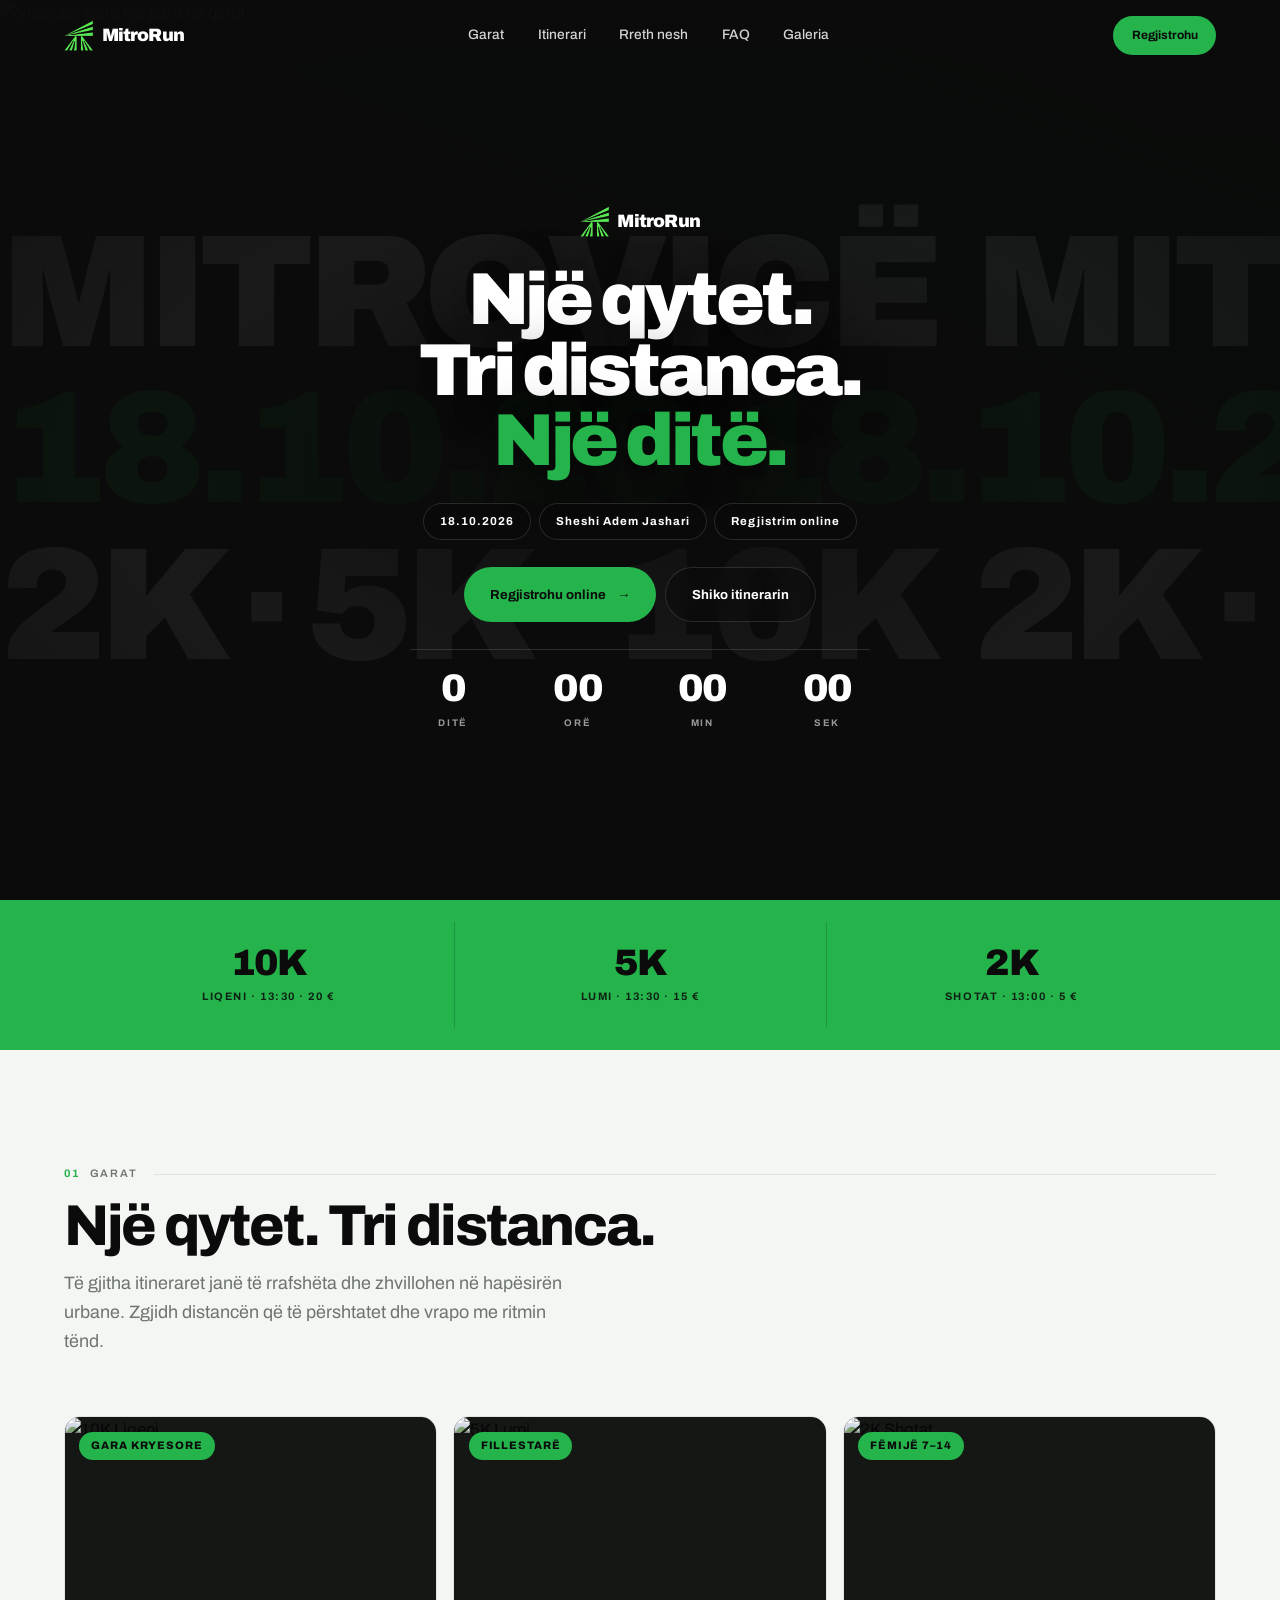
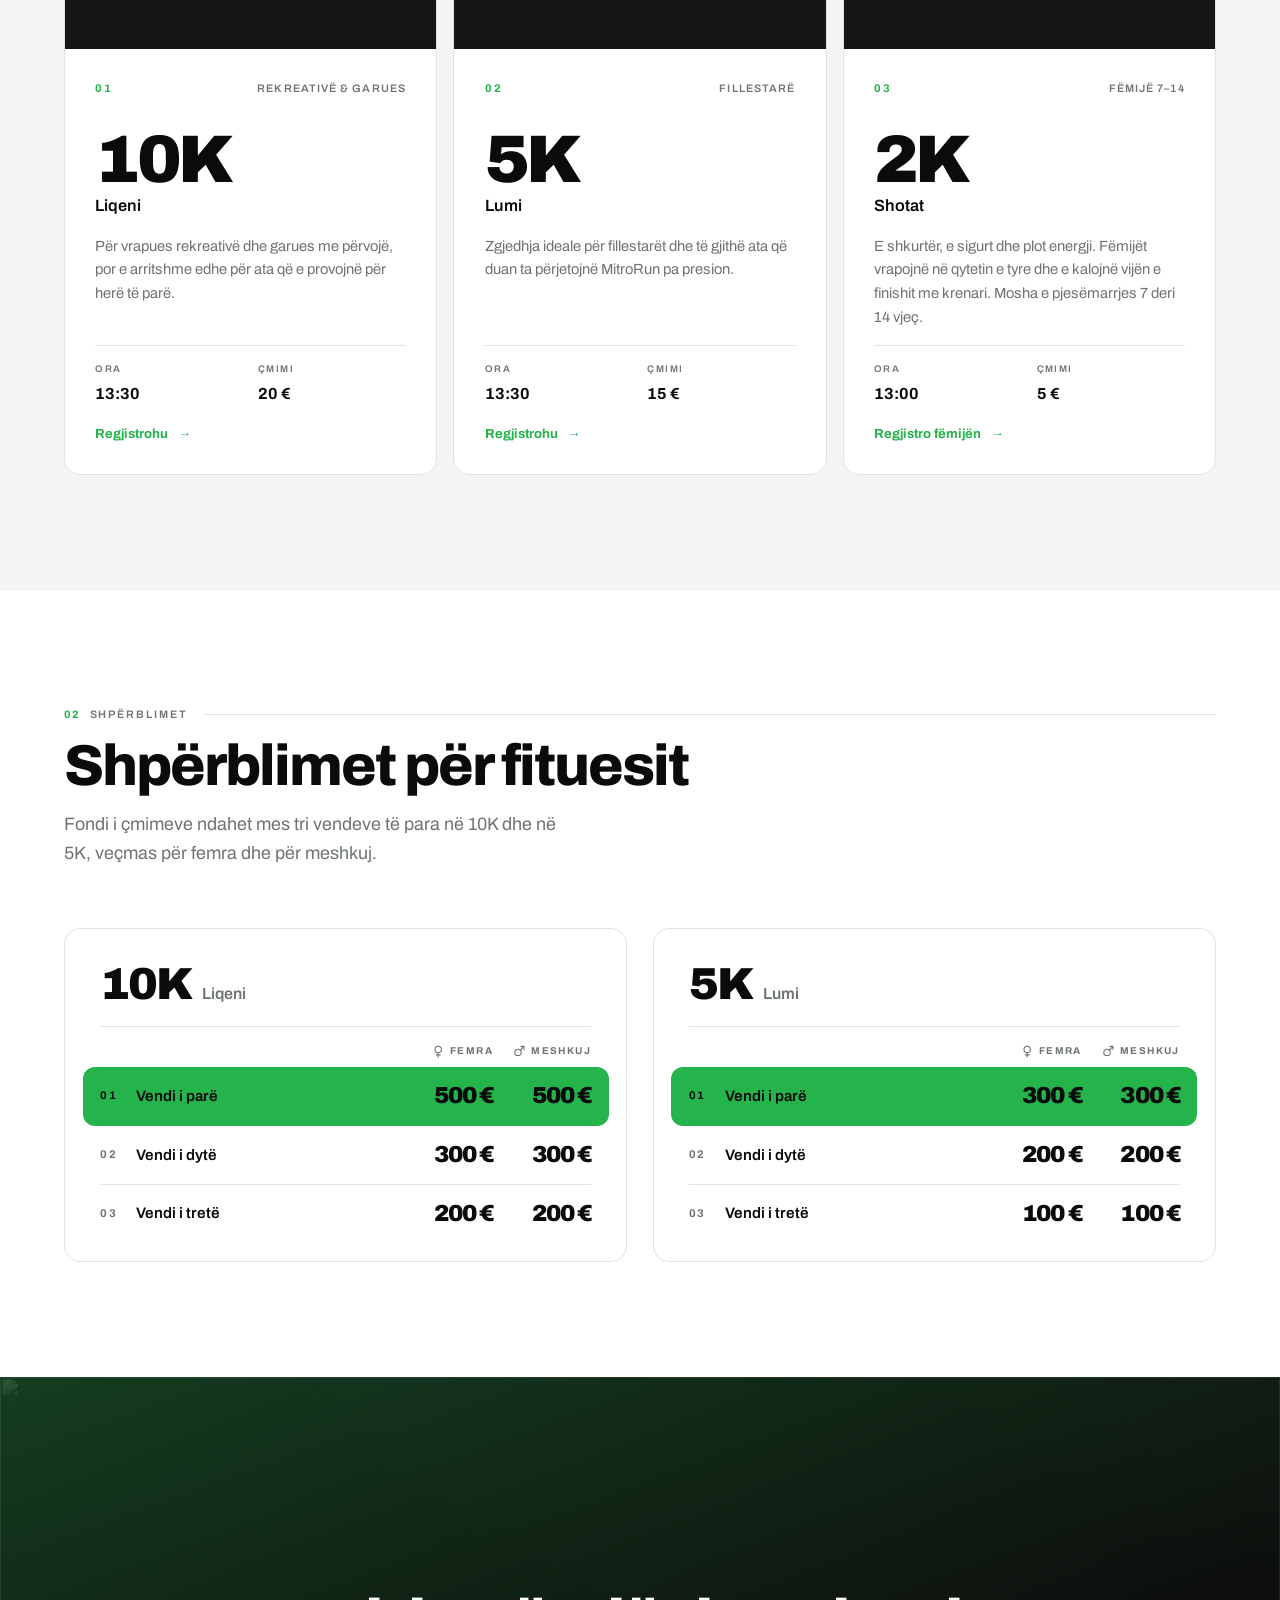
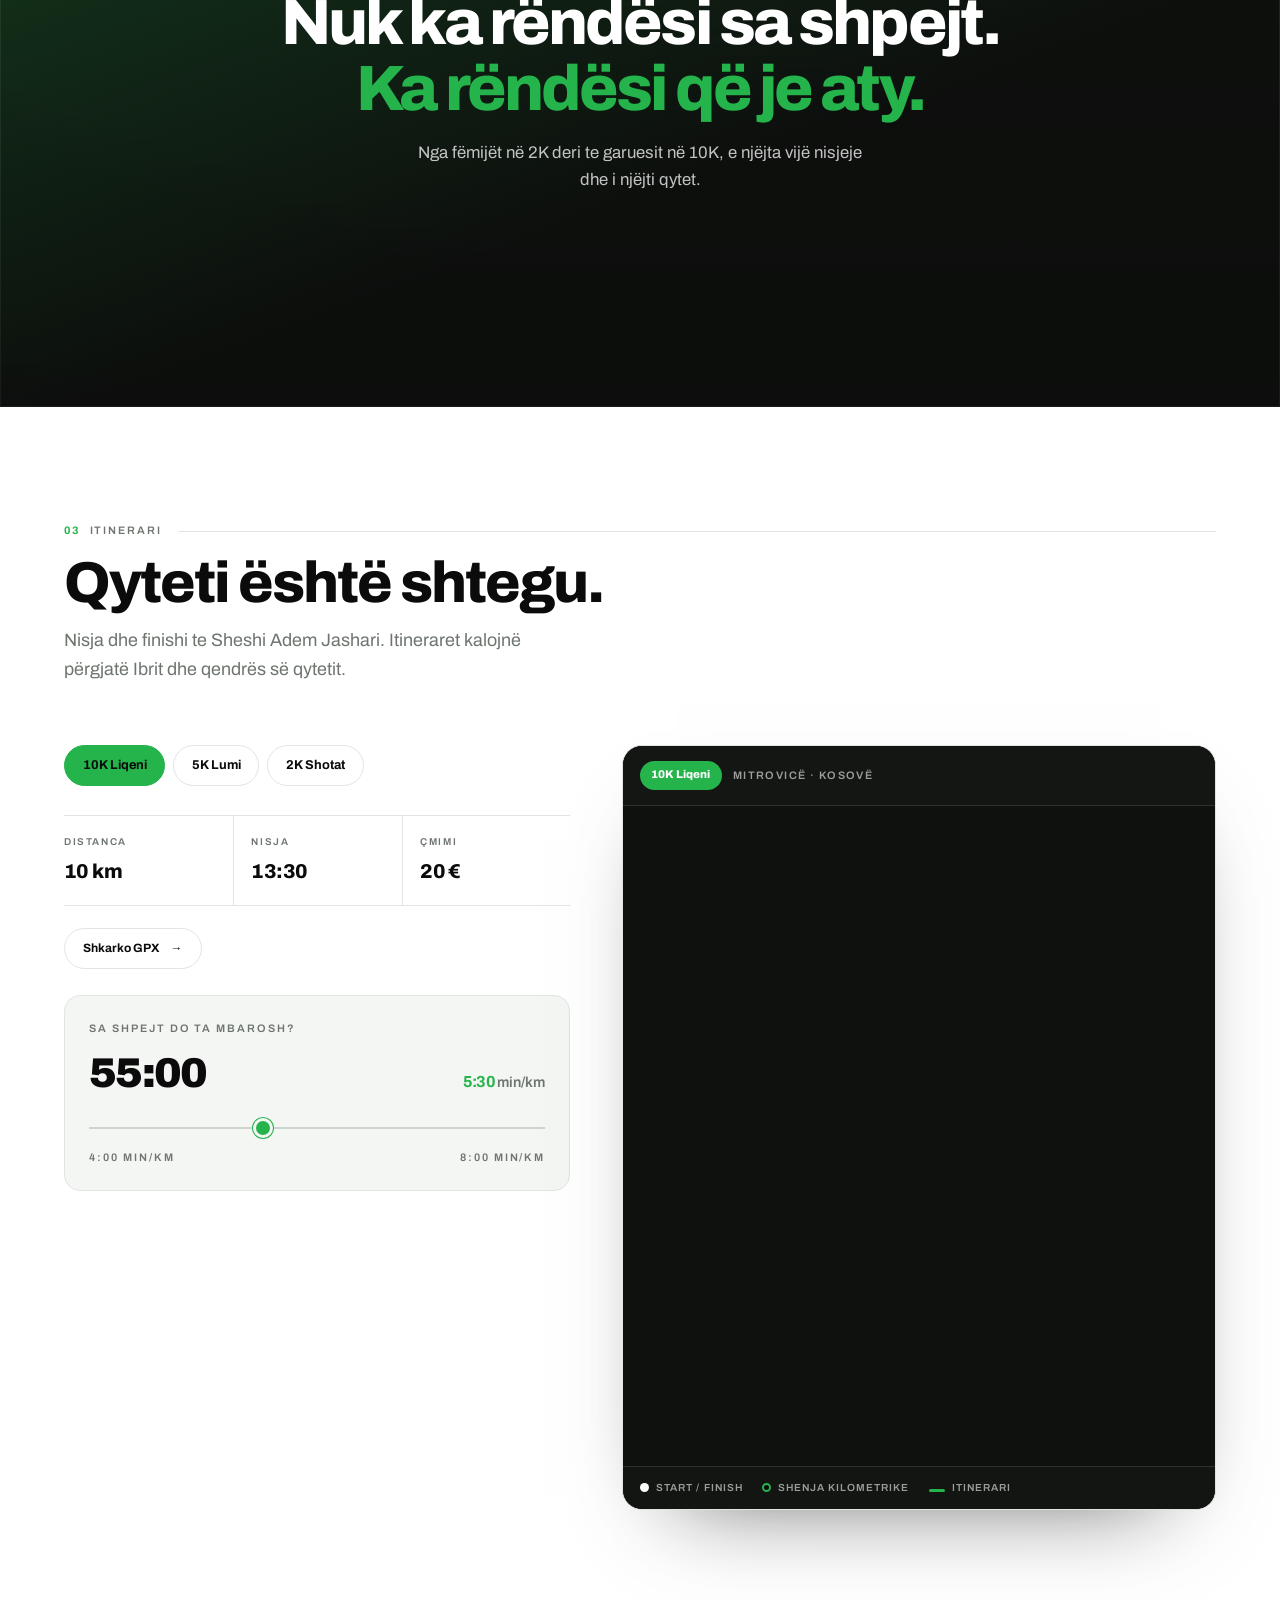
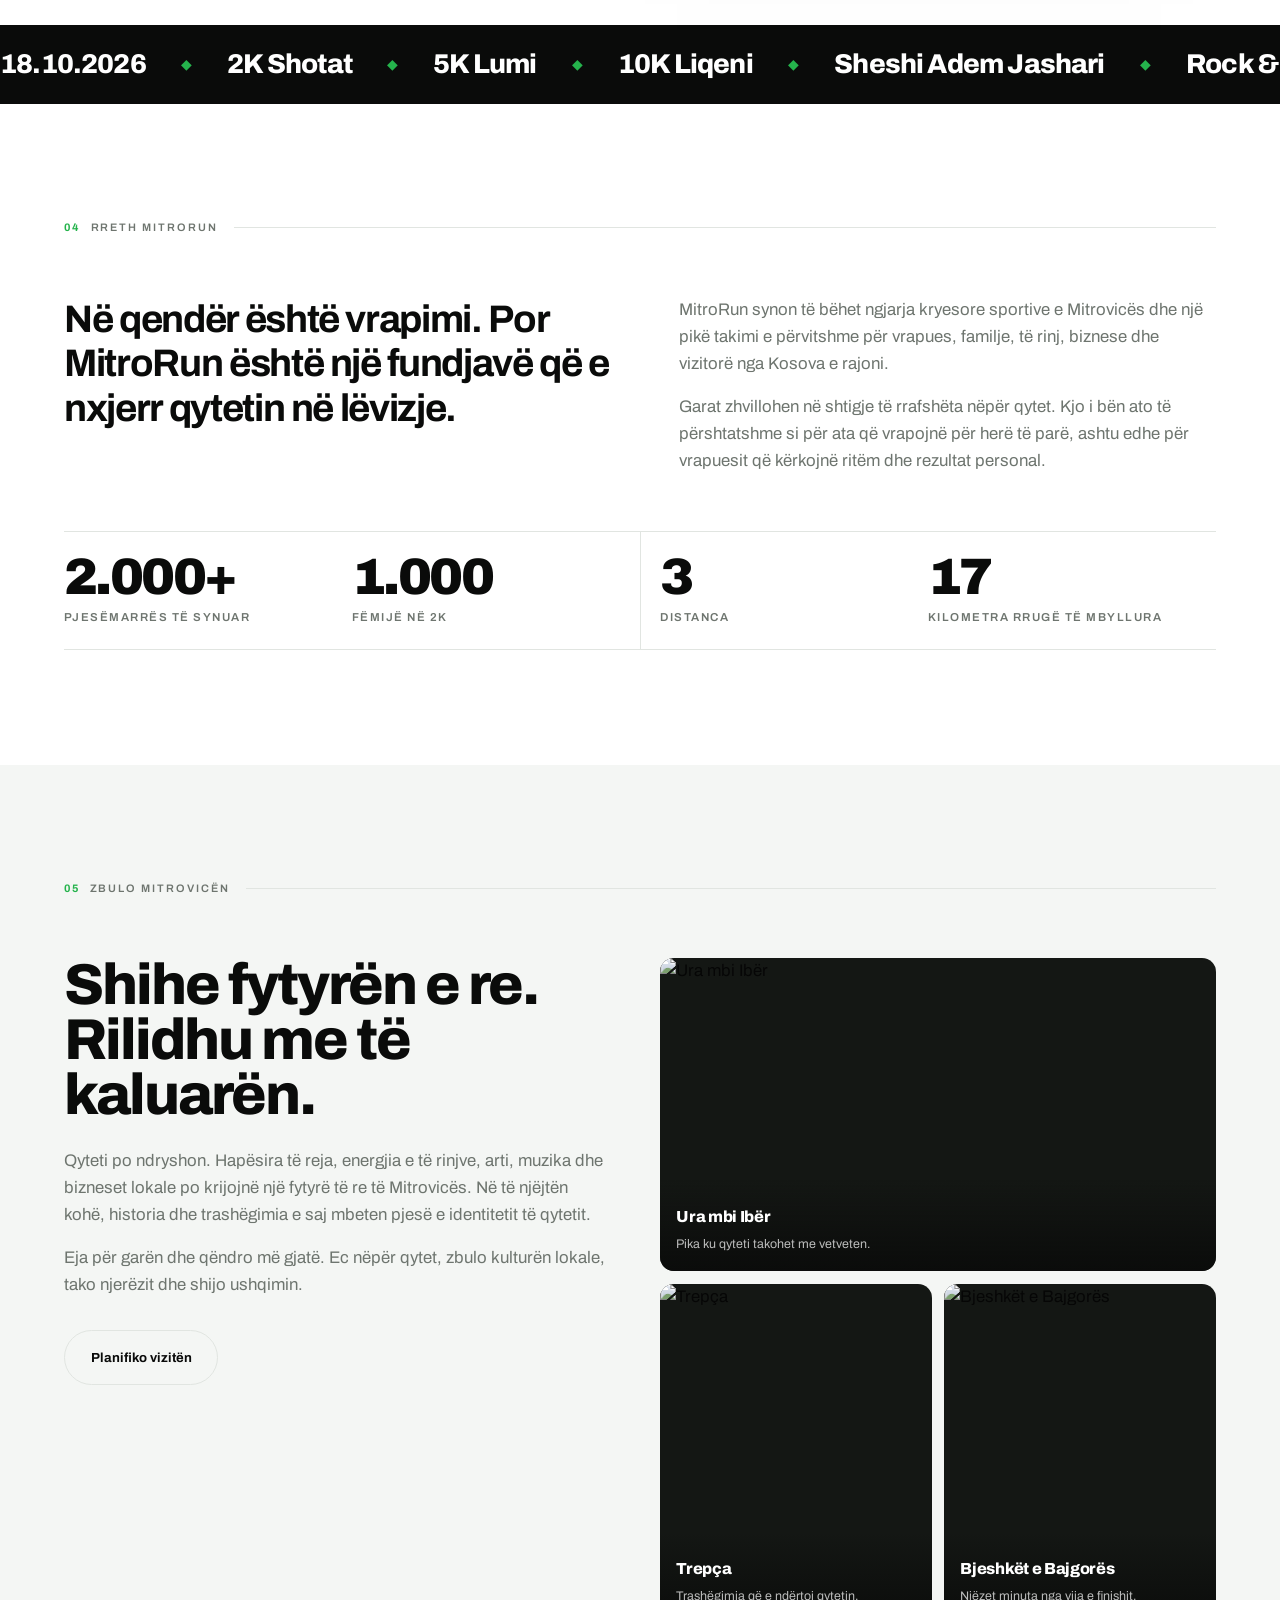
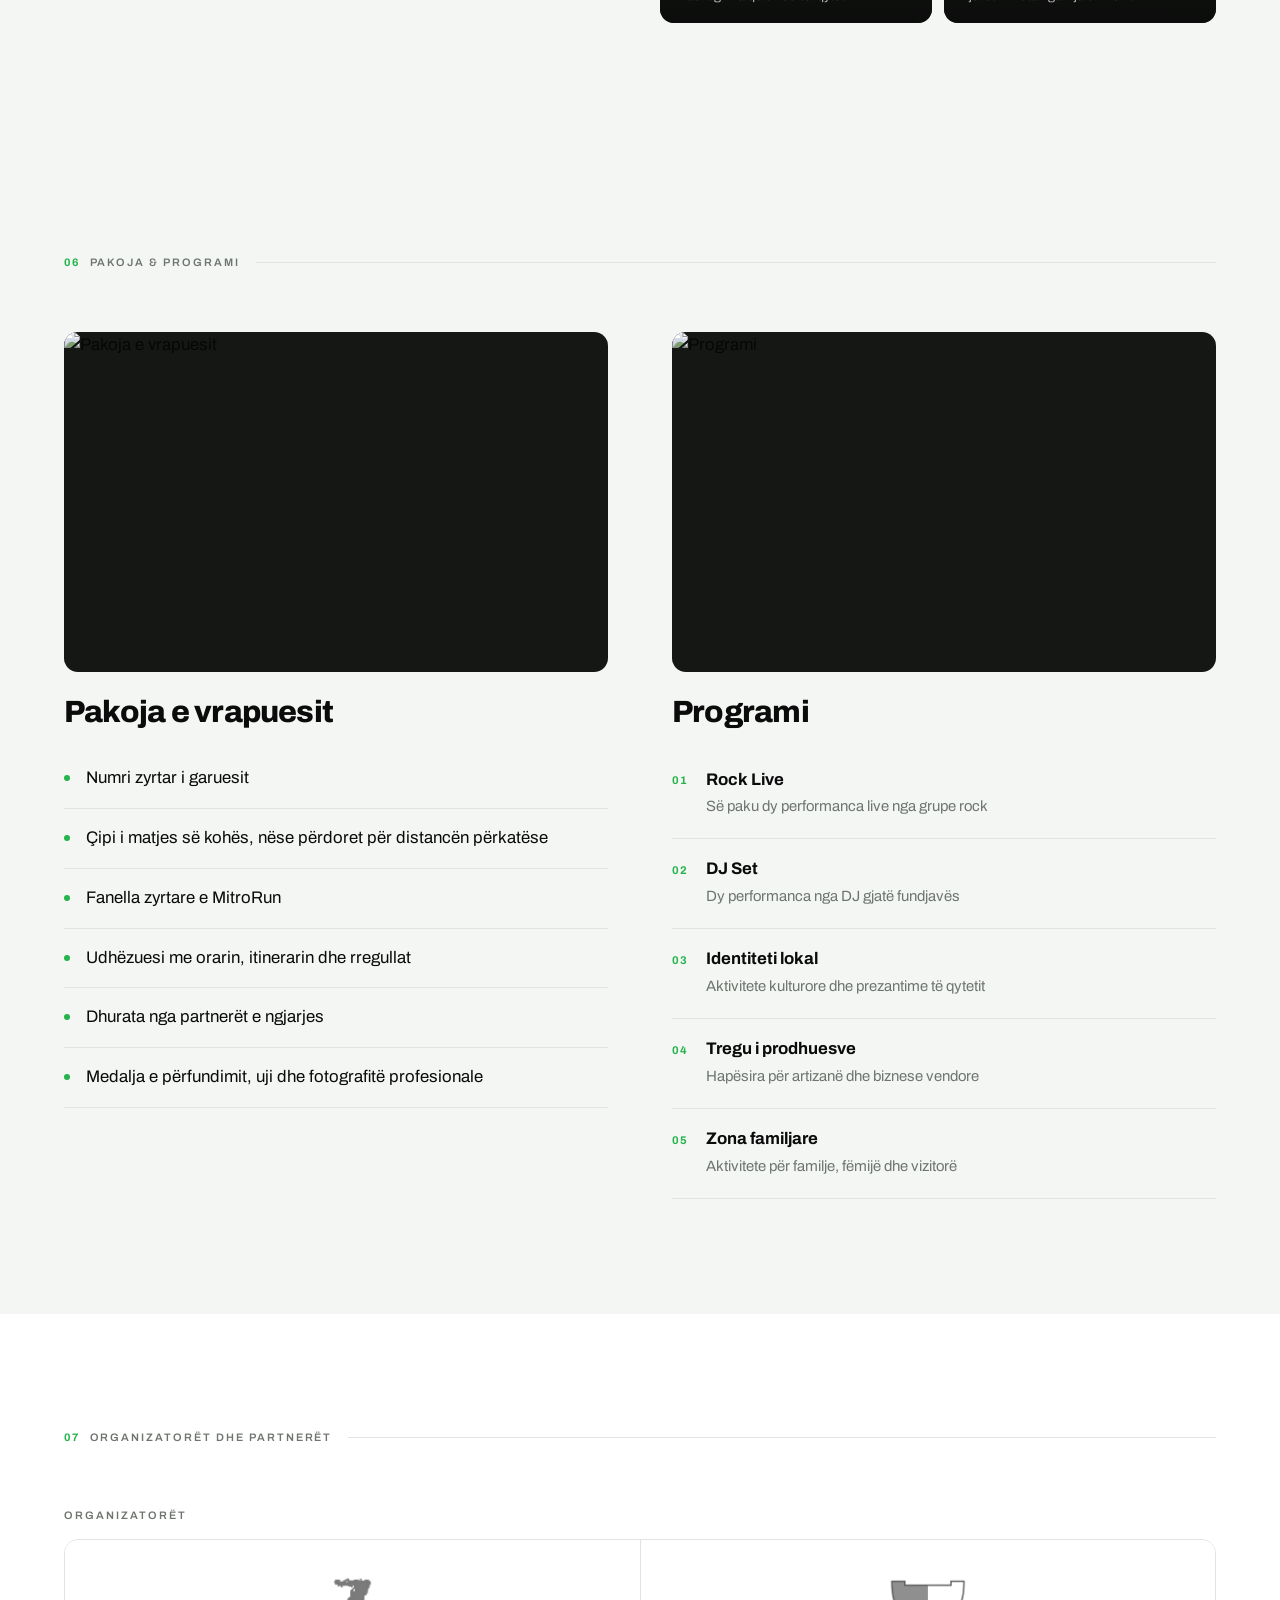
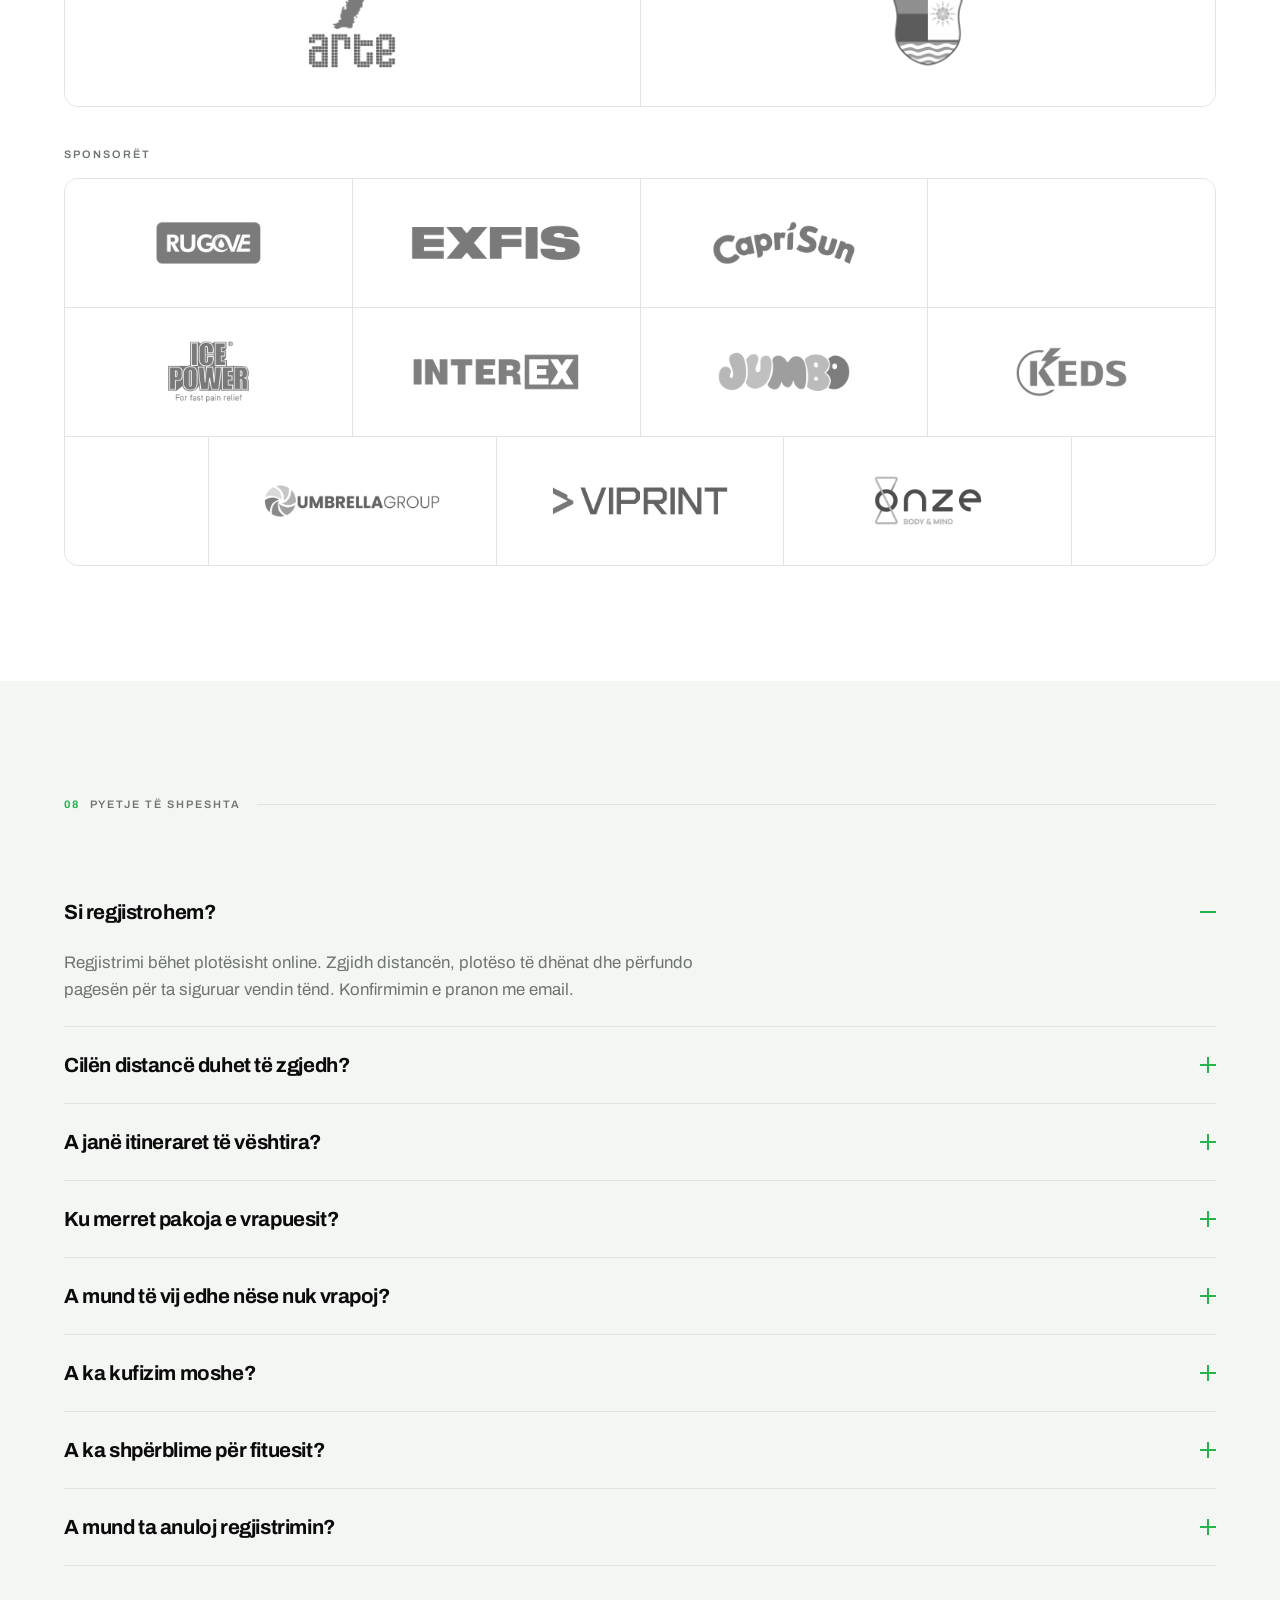
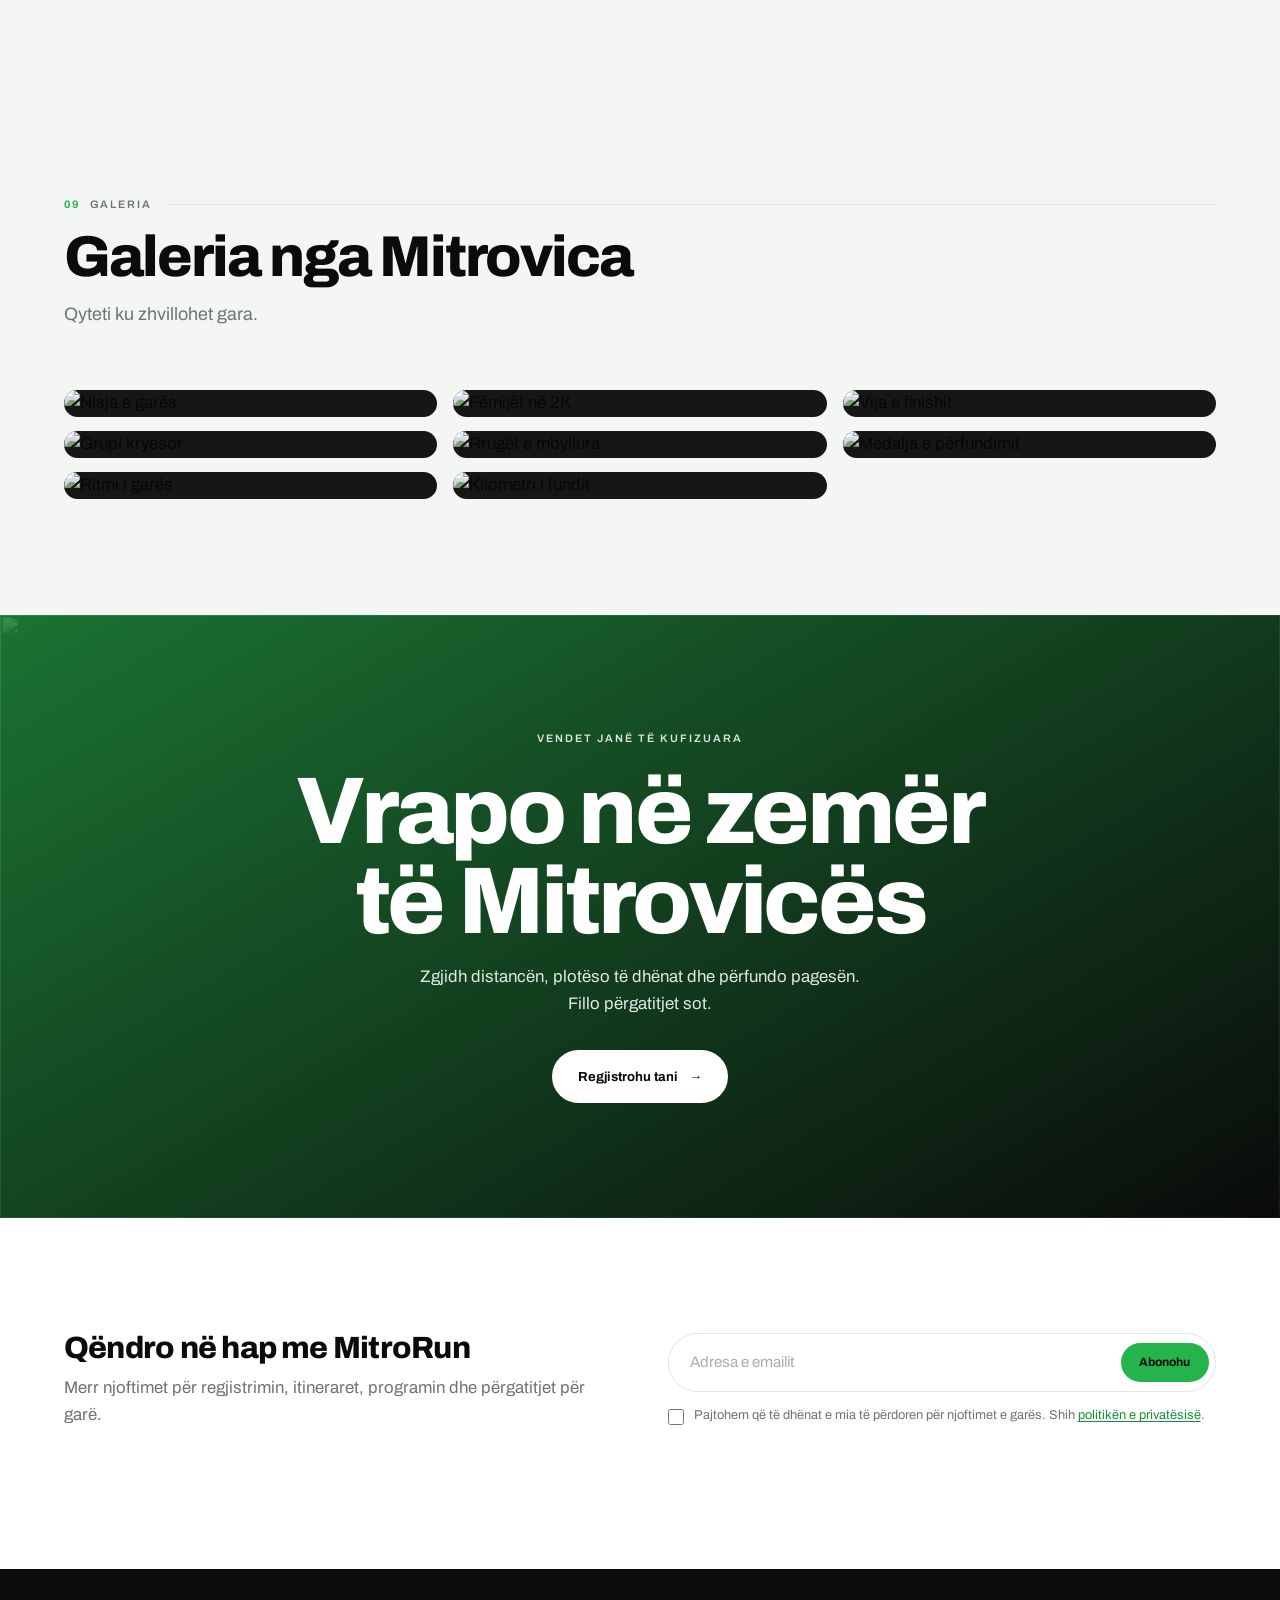
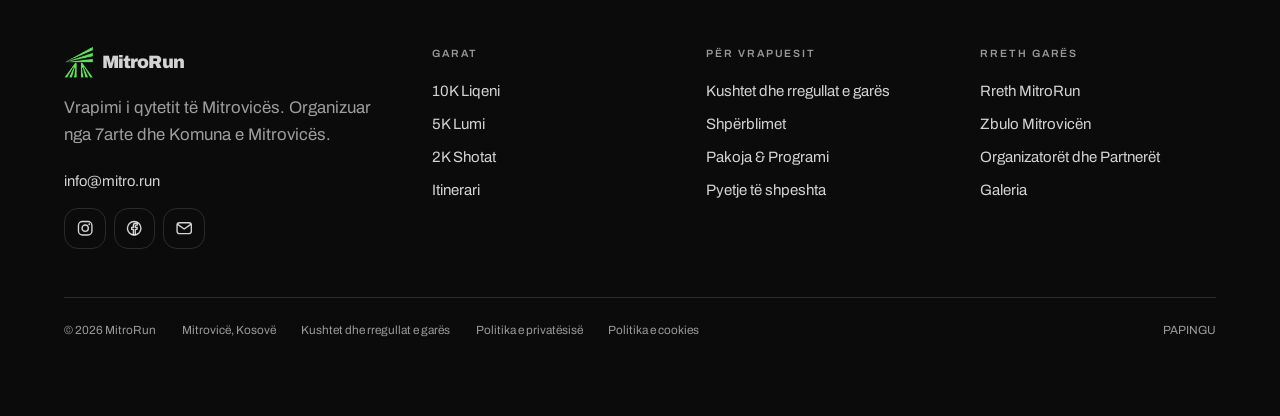
==== commit 5c52342e: "Partners: Organizatorët and Sponsorët groups, Onze's official logo Co-Authored-By: Claude Opus 5.5 <" ====
--- a/index.html
+++ b/index.html
@@ -424,12 +424,14 @@
     <div class="head rv">
       <div class="top"><span class="lbl"><span class="n">07</span>Organizatorët dhe Partnerët</span><span class="rule"></span></div>
     </div>
-    <div class="partners partners-lead rv" style="--n:3">
+    <p class="lbl partners-lbl rv">Organizatorët</p>
+    <div class="partners partners-lead rv" style="--n:2">
       <a class="partner" href="https://www.7-arte.org/" target="_blank" rel="noopener"><img src="assets/img/partners/7arte.png" alt="7arte" width="960" height="400" loading="lazy" decoding="async"></a>
       <a class="partner" href="https://mitroviceejugut.rks-gov.net/" target="_blank" rel="noopener"><img src="assets/img/partners/komuna.png" alt="Komuna e Mitrovicës" width="960" height="400" loading="lazy" decoding="async"></a>
+    </div>
+    <p class="lbl partners-lbl rv">Sponsorët</p>
+    <div class="partners partners-support rv" style="--n:4">
       <a class="partner" href="https://rugove.eu/" target="_blank" rel="noopener"><img src="assets/img/partners/rugove.png" alt="Rugove" width="960" height="400" loading="lazy" decoding="async"></a>
-    </div>
-    <div class="partners partners-support rv" style="--n:5">
       <a class="partner" href="https://exfis.com/" target="_blank" rel="noopener"><img src="assets/img/partners/exfis.png" alt="Exfis" width="960" height="400" loading="lazy" decoding="async"></a>
       <a class="partner" href="https://www.capri-sun.com/" target="_blank" rel="noopener"><img src="assets/img/partners/caprisun.png" alt="Capri-Sun" width="960" height="400" loading="lazy" decoding="async"></a>
       <a class="partner" href="https://www.facebook.com/p/Fresco-Group-100067168267771/" target="_blank" rel="noopener"><img src="assets/img/partners/fresco.png" alt="Fresco Group" width="960" height="400" loading="lazy" decoding="async"></a>
--- a/assets/css/style.css
+++ b/assets/css/style.css
@@ -493,18 +493,19 @@
 .pz li:first-child::before{color:var(--black)}
 
 /* ---------- ORGS / PARTNERS / FAQ ---------- */
-/* Organisers and partners share this row, so the column count follows however
-   many marks there are instead of stranding three in a six-up grid. */
-/* Two framed rows: the lead (organisers and main sponsors, larger) and the
-   sponsors. A fixed count per row rather than auto-fit, which on a wide screen
-   put nine marks on one line and four on the next. --n is the number of marks,
-   set in the template and capped there (4 lead, 5 sponsors), so a short row
-   never stretches thin. A part-filled last row is centred, not left with holes. */
+/* Two framed groups, each under its own label: the organisers on one row,
+   then the sponsors four to a row (two on a phone, three on a tablet). A fixed
+   count rather than auto-fit, which on a wide screen put nine marks on a line
+   and four on the next. --n is the number of marks, capped in the template, so
+   a short row never stretches thin. A part-filled last row is centred. */
 .partners{--cols:var(--n,4);display:flex;flex-wrap:wrap;justify-content:center;gap:1px;background:#fff;
-  border:1px solid var(--line);border-radius:14px;overflow:hidden;margin-top:1.4rem}
+  border:1px solid var(--line);border-radius:14px;overflow:hidden;margin-top:.9rem}
 .partners>*{flex:0 0 calc((100% - (var(--cols) - 1) * 1px) / var(--cols));min-width:0}
-.partners-support{--cols:2;margin-top:clamp(.8rem,1.6vw,1.1rem)}
-@media (min-width:680px){.partners-support{--cols:var(--n,5)}}
+.partners-lbl{margin-top:clamp(1.6rem,3vw,2.4rem)}
+.head + .partners-lbl{margin-top:0}
+.partners-support{--cols:2}
+@media (min-width:680px){.partners-support{--cols:min(var(--n,4),3)}}
+@media (min-width:960px){.partners-support{--cols:var(--n,4)}}
 .partners-lead .partner{min-height:clamp(128px,13vw,200px);padding:clamp(.5rem,2vw,1.6rem)}
 .partners-lead .partner img{max-height:clamp(60px,7.5vw,104px)}
 /* The hairlines come from each tile, not from the grid showing through the gaps.
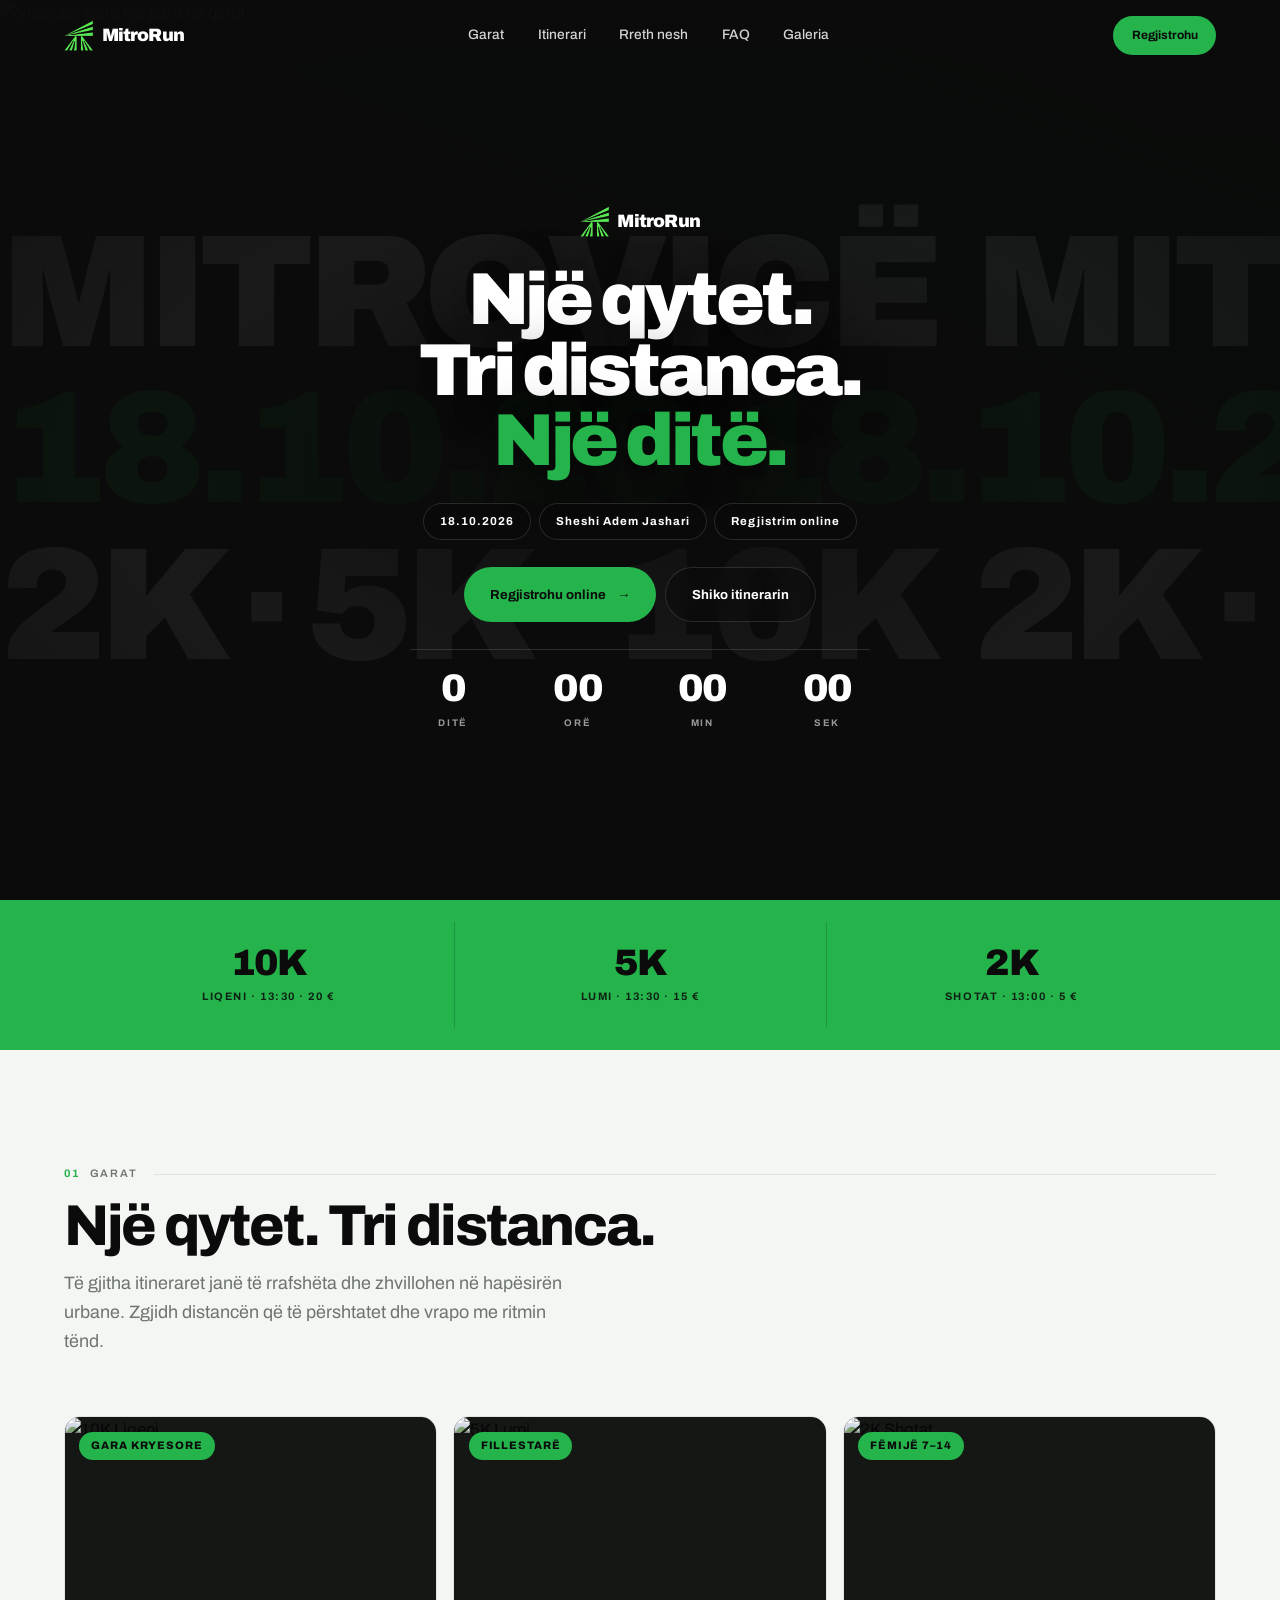
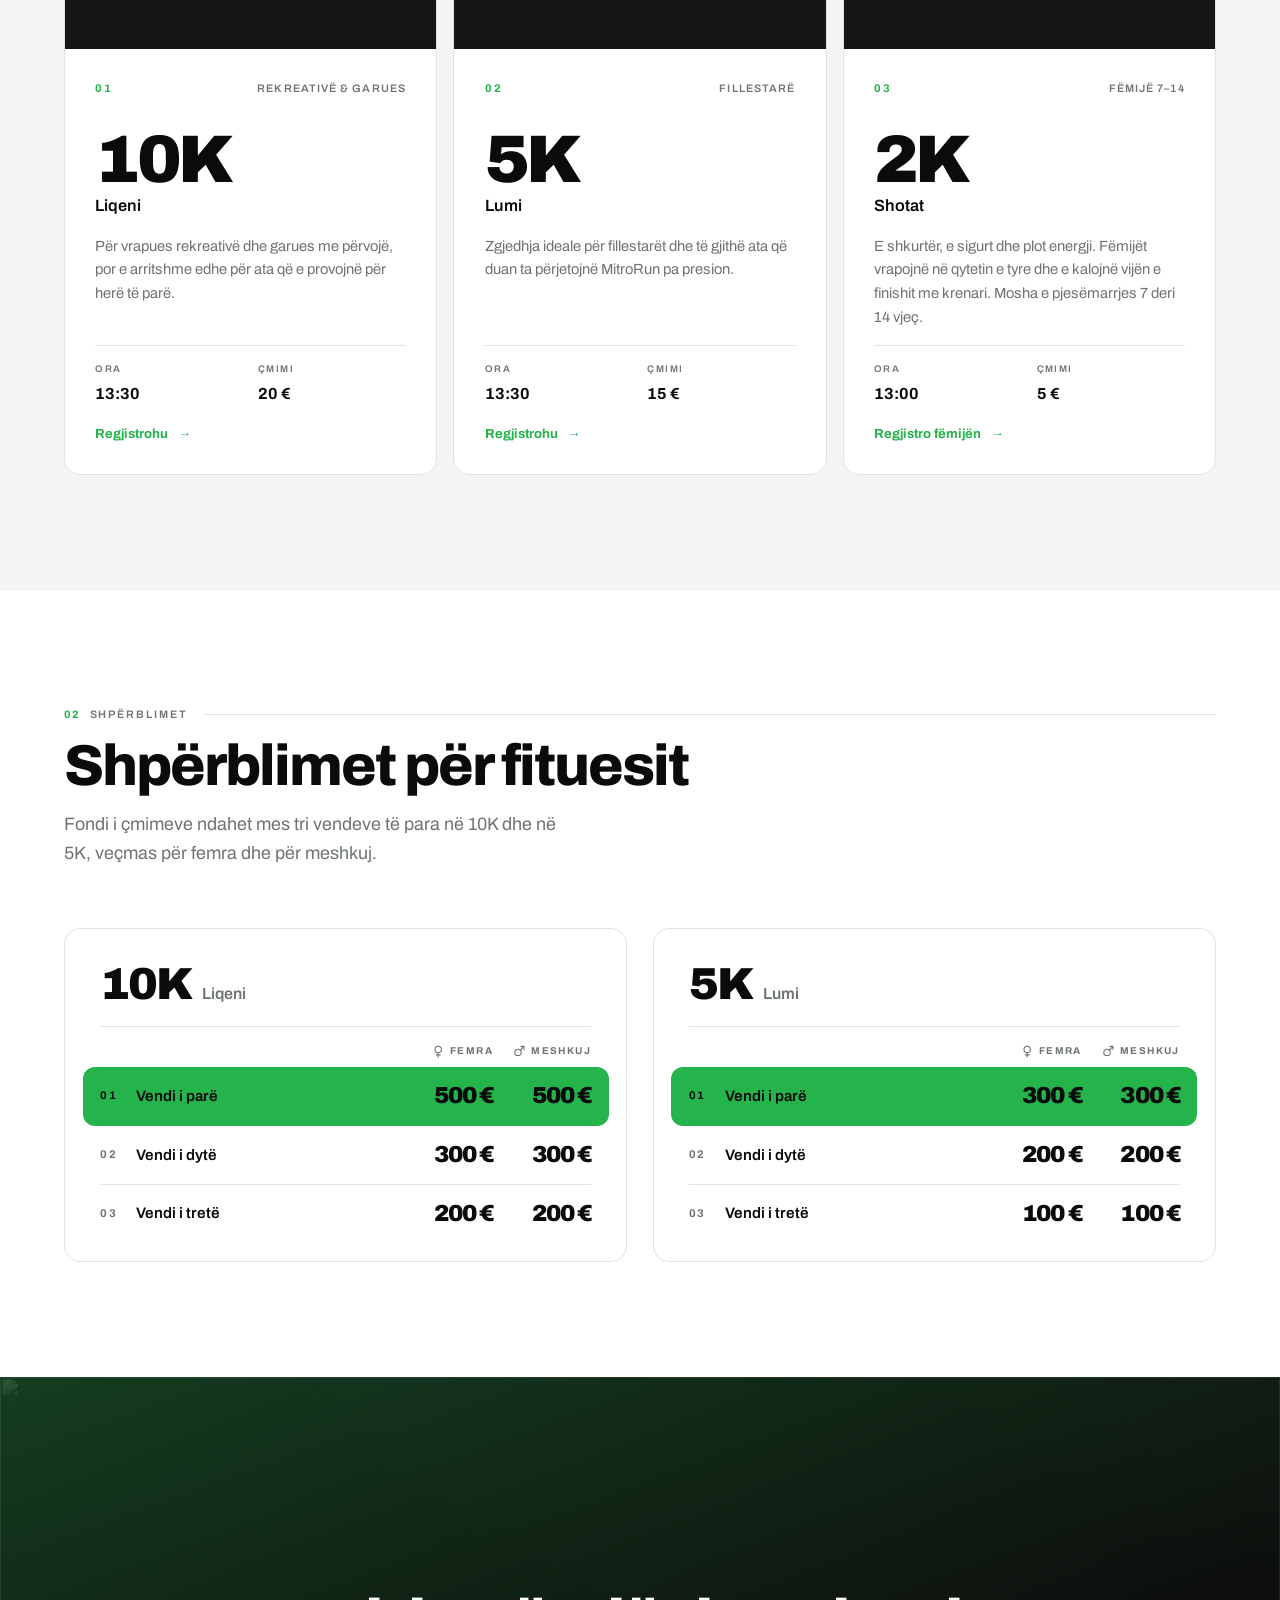
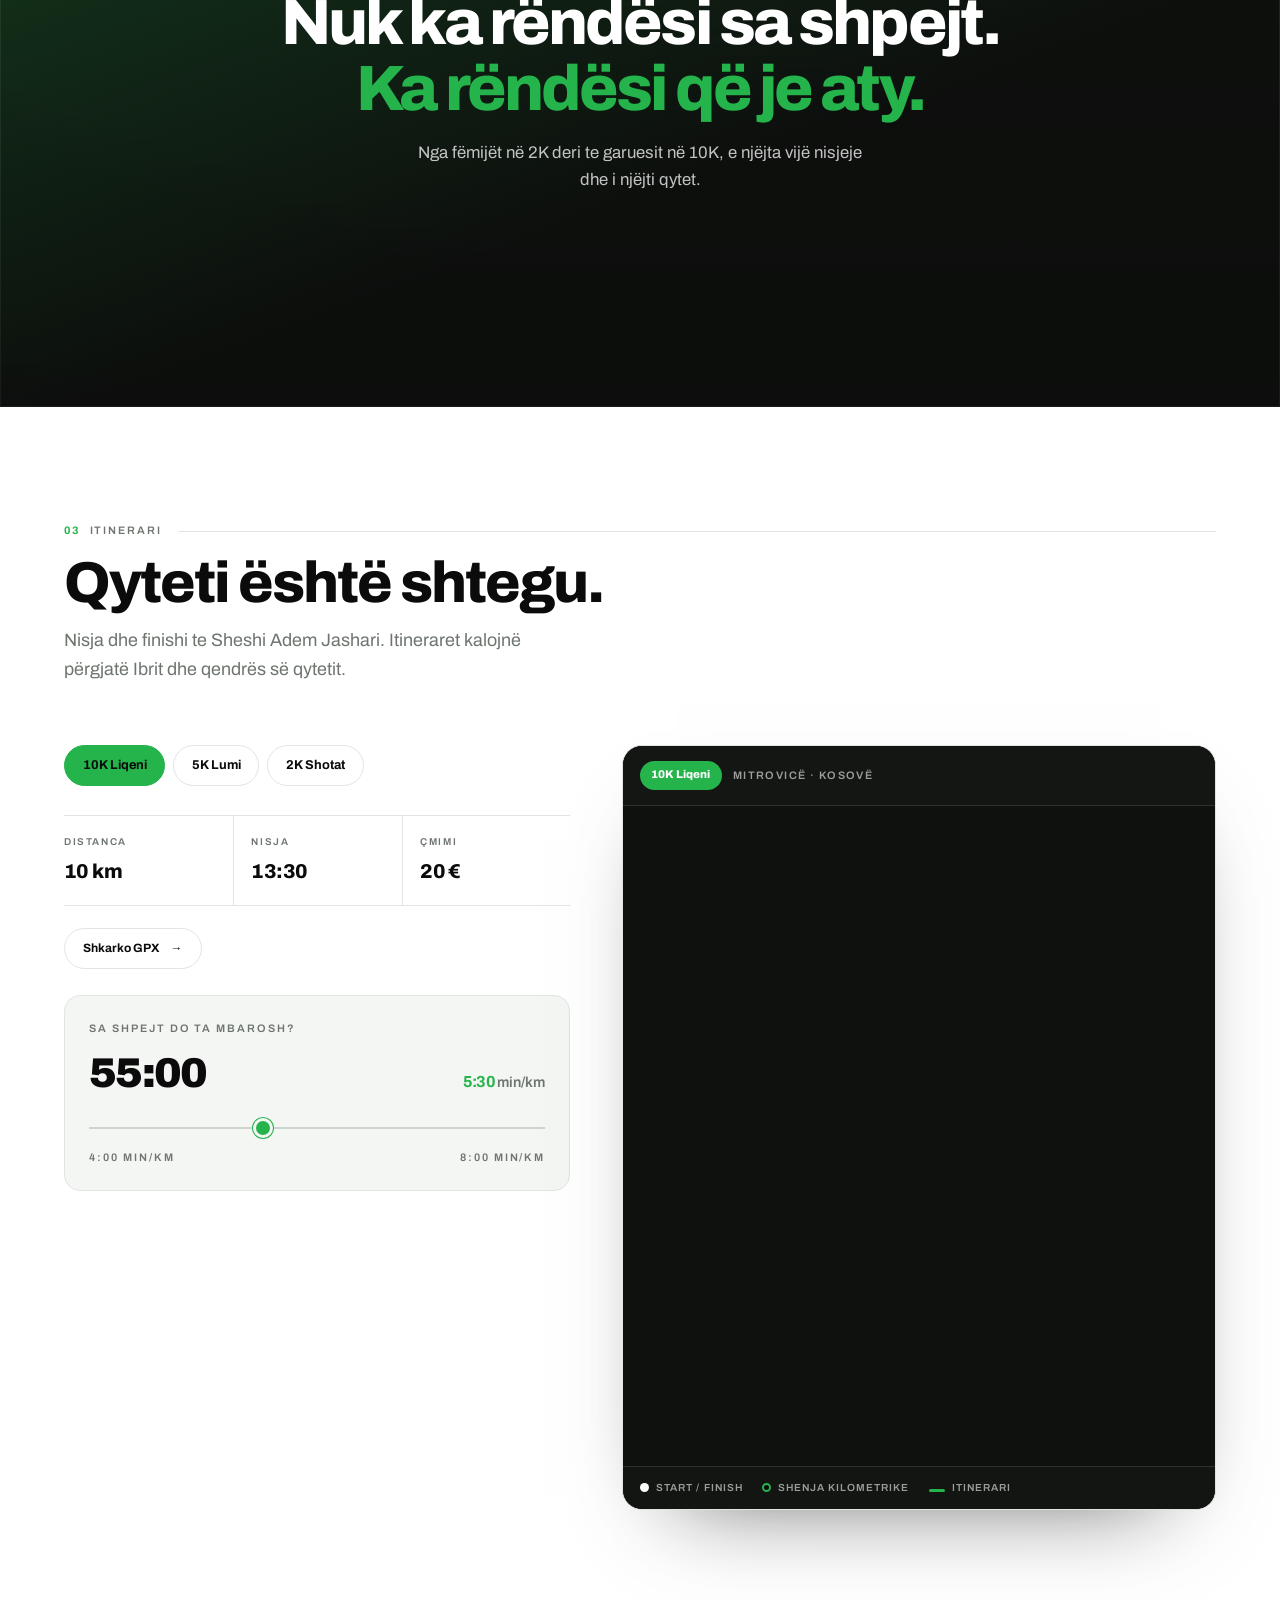
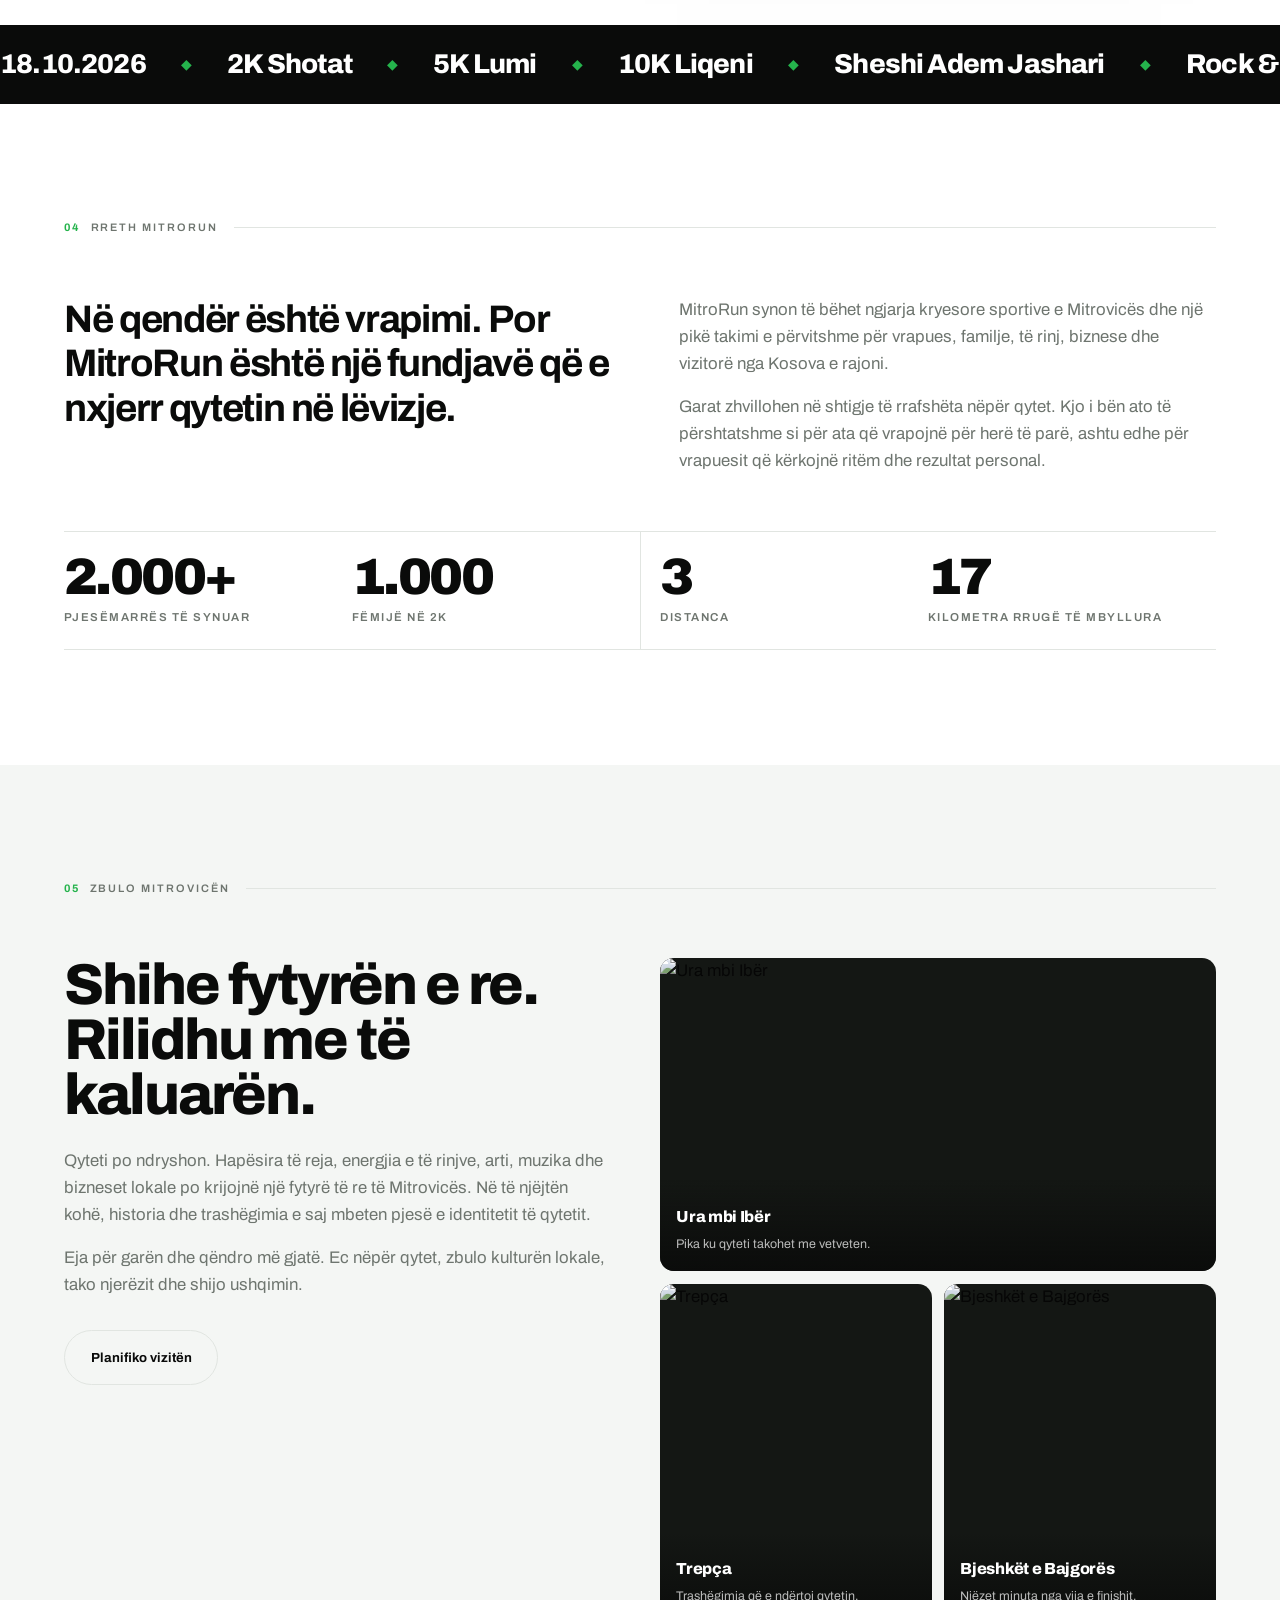
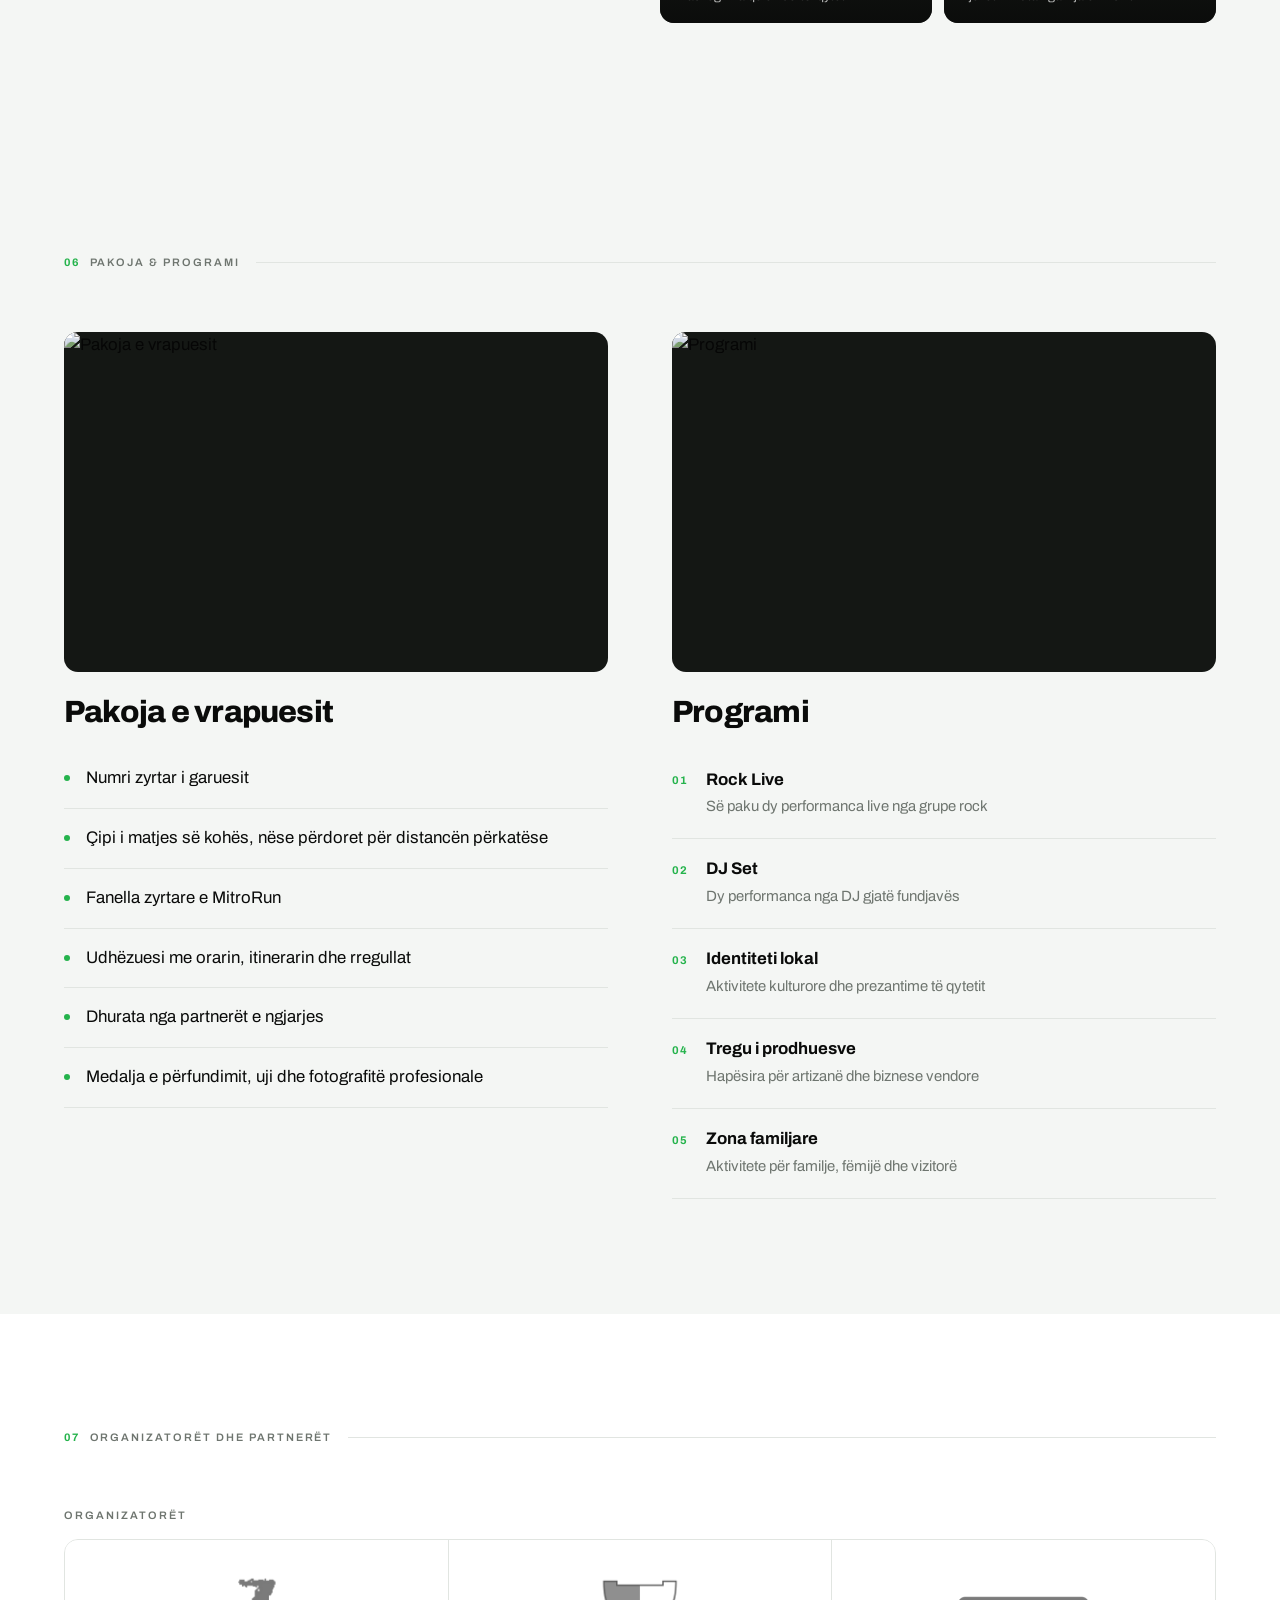
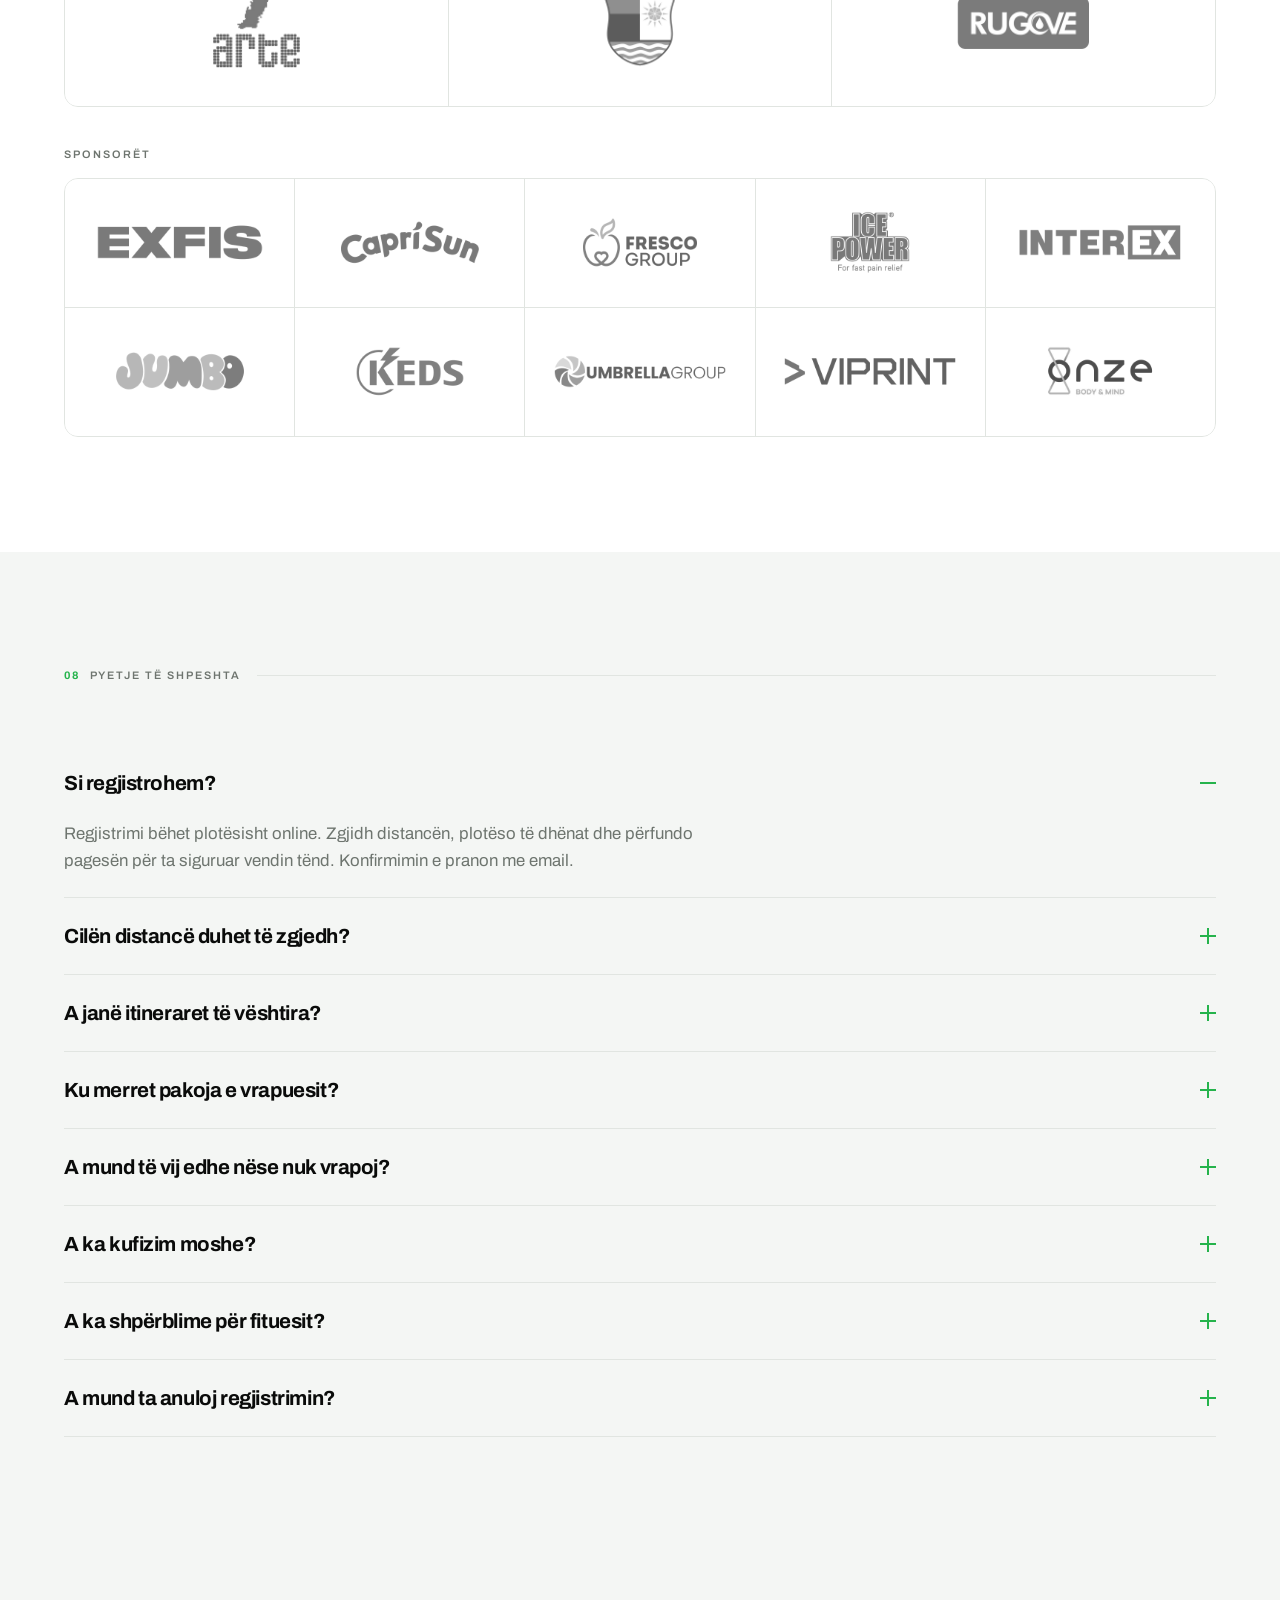
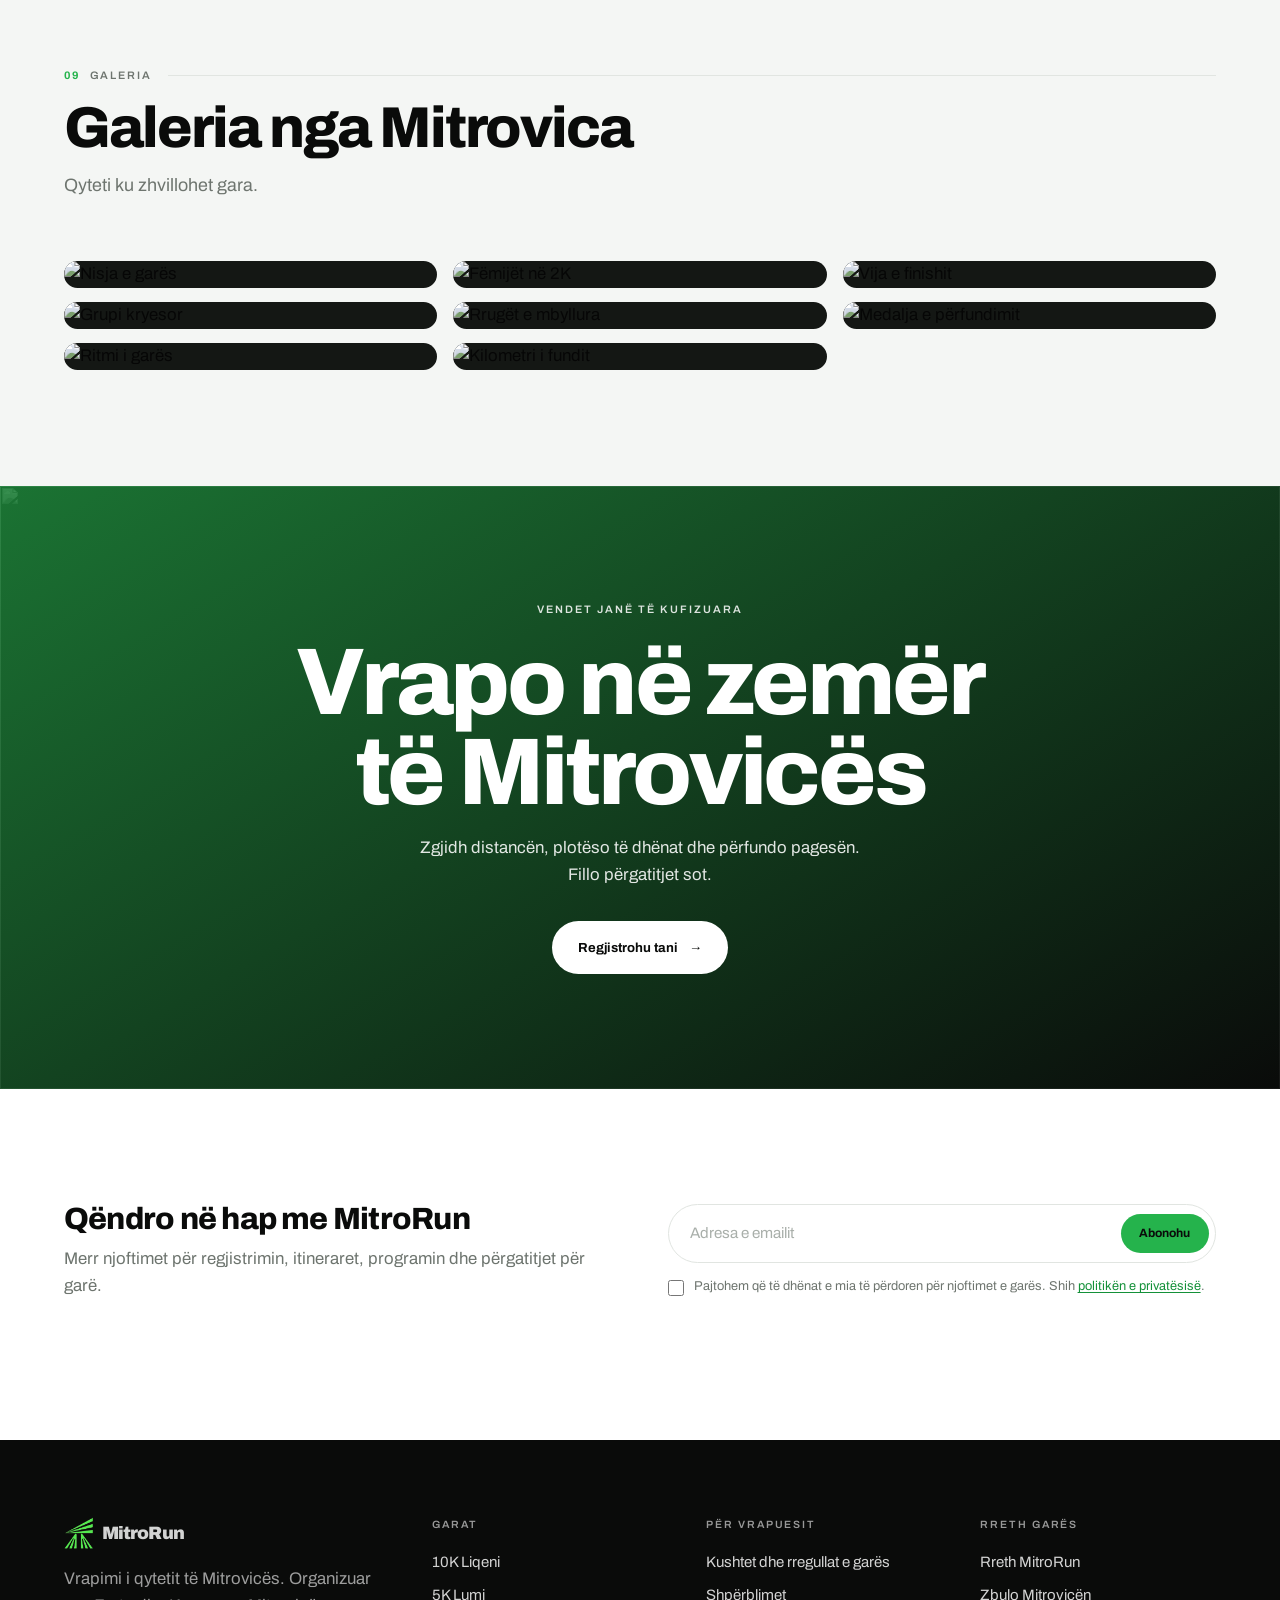
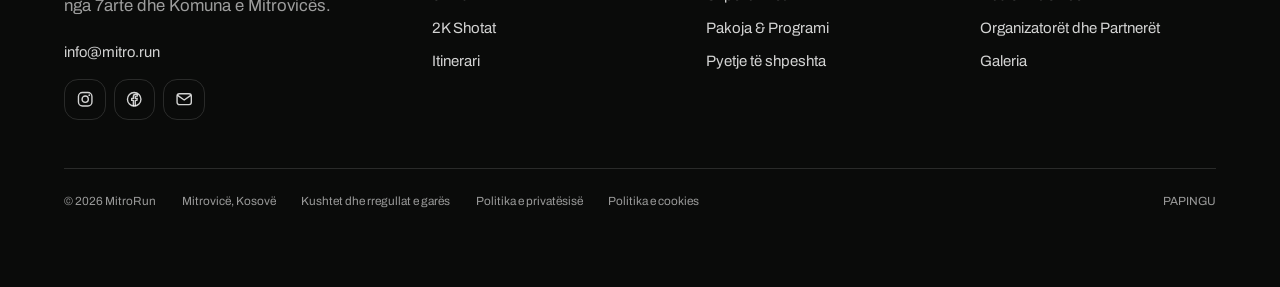
==== commit 18a54aa1: "Partners: Rugove with the organisers, sponsors five to a row Co-Authored-By: Claude Opus 5.5 <norepl" ====
--- a/index.html
+++ b/index.html
@@ -425,13 +425,13 @@
       <div class="top"><span class="lbl"><span class="n">07</span>Organizatorët dhe Partnerët</span><span class="rule"></span></div>
     </div>
     <p class="lbl partners-lbl rv">Organizatorët</p>
-    <div class="partners partners-lead rv" style="--n:2">
+    <div class="partners partners-lead rv" style="--n:3">
       <a class="partner" href="https://www.7-arte.org/" target="_blank" rel="noopener"><img src="assets/img/partners/7arte.png" alt="7arte" width="960" height="400" loading="lazy" decoding="async"></a>
       <a class="partner" href="https://mitroviceejugut.rks-gov.net/" target="_blank" rel="noopener"><img src="assets/img/partners/komuna.png" alt="Komuna e Mitrovicës" width="960" height="400" loading="lazy" decoding="async"></a>
+      <a class="partner" href="https://rugove.eu/" target="_blank" rel="noopener"><img src="assets/img/partners/rugove.png" alt="Rugove" width="960" height="400" loading="lazy" decoding="async"></a>
     </div>
     <p class="lbl partners-lbl rv">Sponsorët</p>
-    <div class="partners partners-support rv" style="--n:4">
-      <a class="partner" href="https://rugove.eu/" target="_blank" rel="noopener"><img src="assets/img/partners/rugove.png" alt="Rugove" width="960" height="400" loading="lazy" decoding="async"></a>
+    <div class="partners partners-support rv" style="--n:5">
       <a class="partner" href="https://exfis.com/" target="_blank" rel="noopener"><img src="assets/img/partners/exfis.png" alt="Exfis" width="960" height="400" loading="lazy" decoding="async"></a>
       <a class="partner" href="https://www.capri-sun.com/" target="_blank" rel="noopener"><img src="assets/img/partners/caprisun.png" alt="Capri-Sun" width="960" height="400" loading="lazy" decoding="async"></a>
       <a class="partner" href="https://www.facebook.com/p/Fresco-Group-100067168267771/" target="_blank" rel="noopener"><img src="assets/img/partners/fresco.png" alt="Fresco Group" width="960" height="400" loading="lazy" decoding="async"></a>
--- a/assets/css/style.css
+++ b/assets/css/style.css
@@ -494,7 +494,7 @@
 
 /* ---------- ORGS / PARTNERS / FAQ ---------- */
 /* Two framed groups, each under its own label: the organisers on one row,
-   then the sponsors four to a row (two on a phone, three on a tablet). A fixed
+   then the sponsors up to five to a row (two on a phone). A fixed
    count rather than auto-fit, which on a wide screen put nine marks on a line
    and four on the next. --n is the number of marks, capped in the template, so
    a short row never stretches thin. A part-filled last row is centred. */
@@ -504,8 +504,7 @@
 .partners-lbl{margin-top:clamp(1.6rem,3vw,2.4rem)}
 .head + .partners-lbl{margin-top:0}
 .partners-support{--cols:2}
-@media (min-width:680px){.partners-support{--cols:min(var(--n,4),3)}}
-@media (min-width:960px){.partners-support{--cols:var(--n,4)}}
+@media (min-width:680px){.partners-support{--cols:var(--n,5)}}
 .partners-lead .partner{min-height:clamp(128px,13vw,200px);padding:clamp(.5rem,2vw,1.6rem)}
 .partners-lead .partner img{max-height:clamp(60px,7.5vw,104px)}
 /* The hairlines come from each tile, not from the grid showing through the gaps.
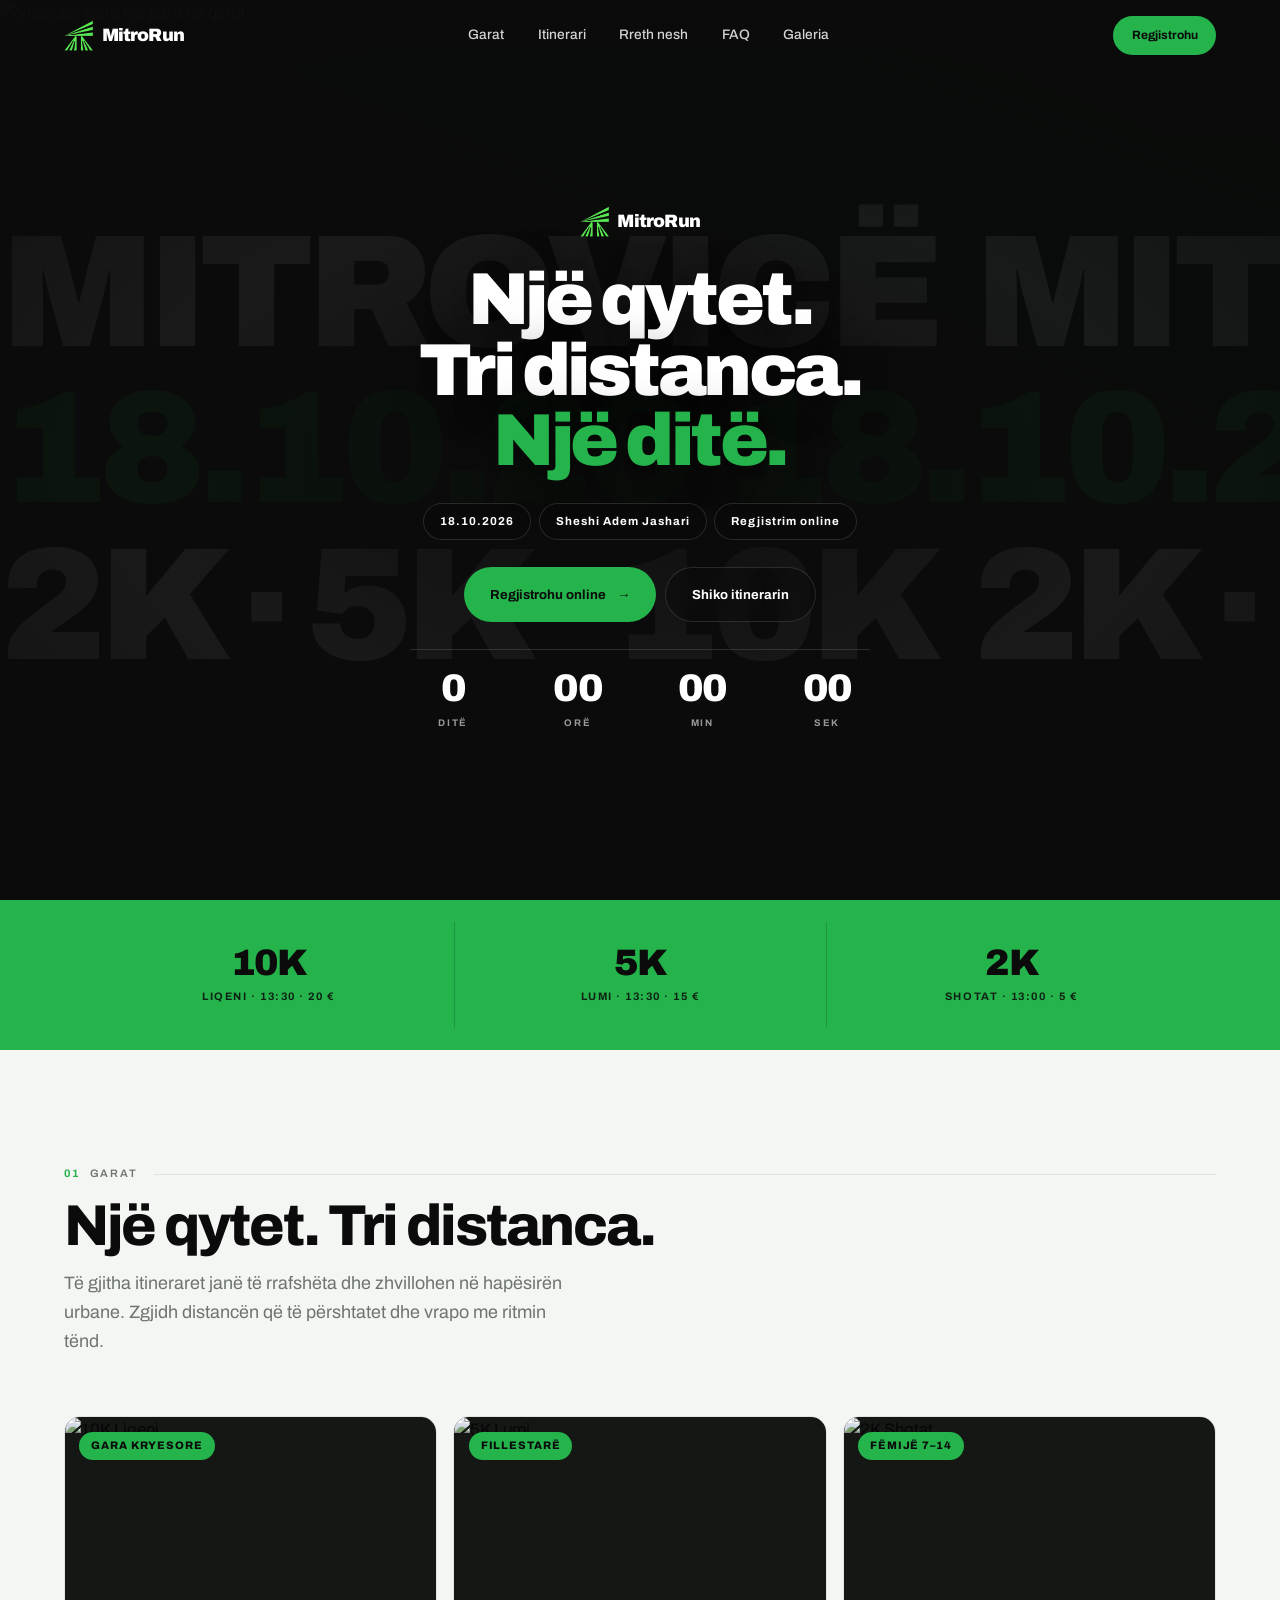
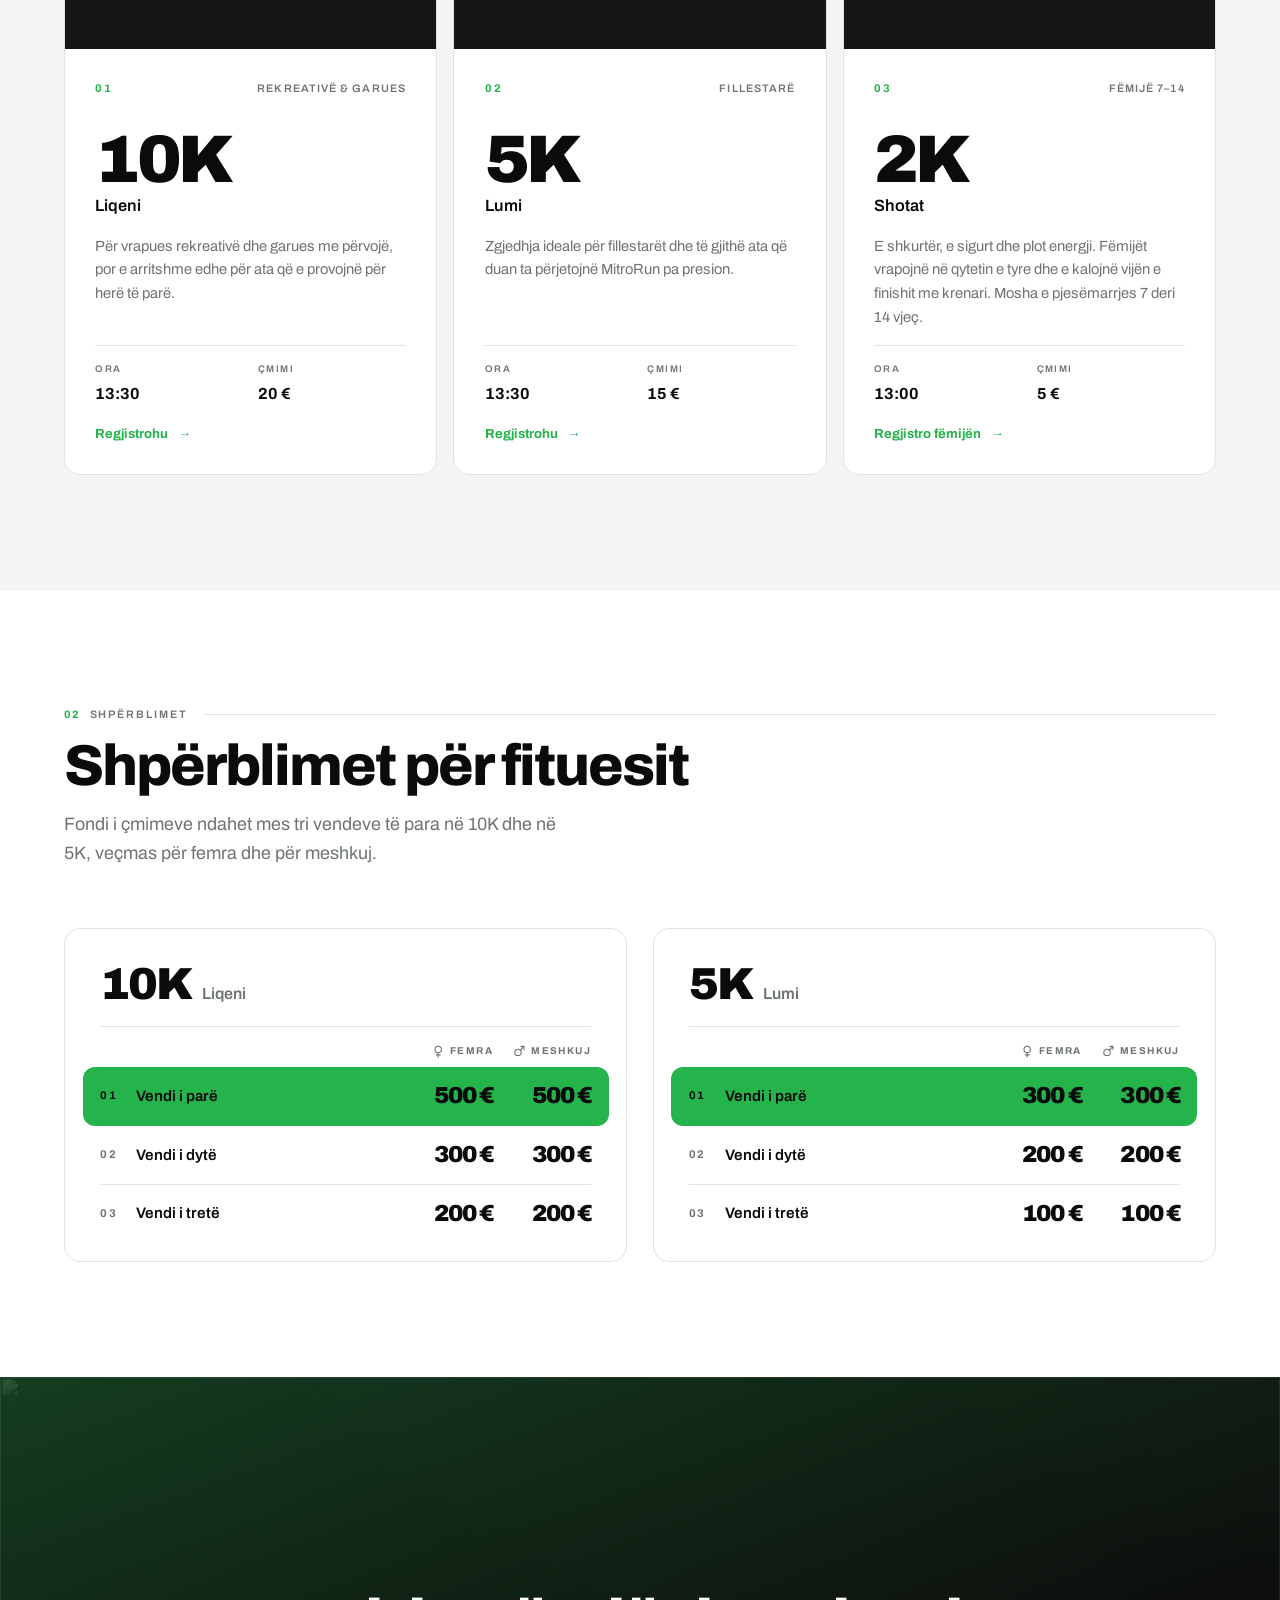
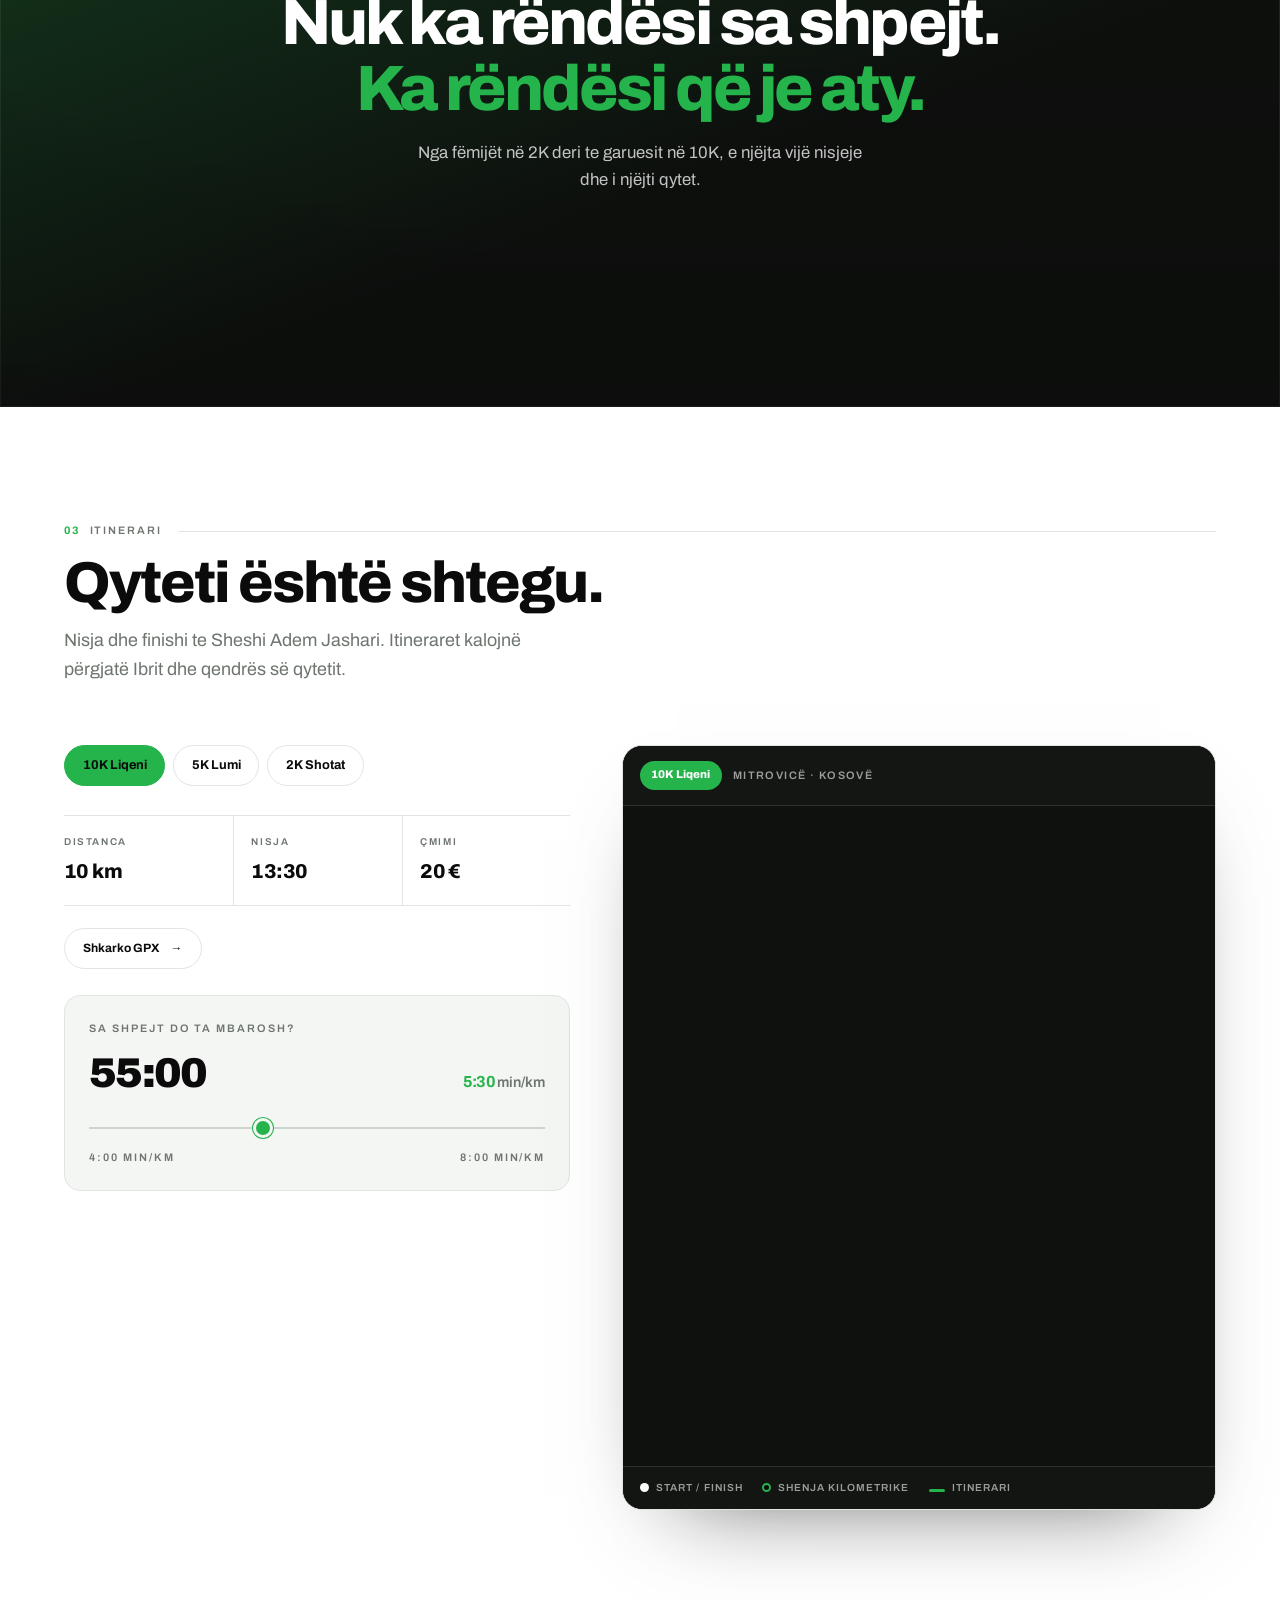
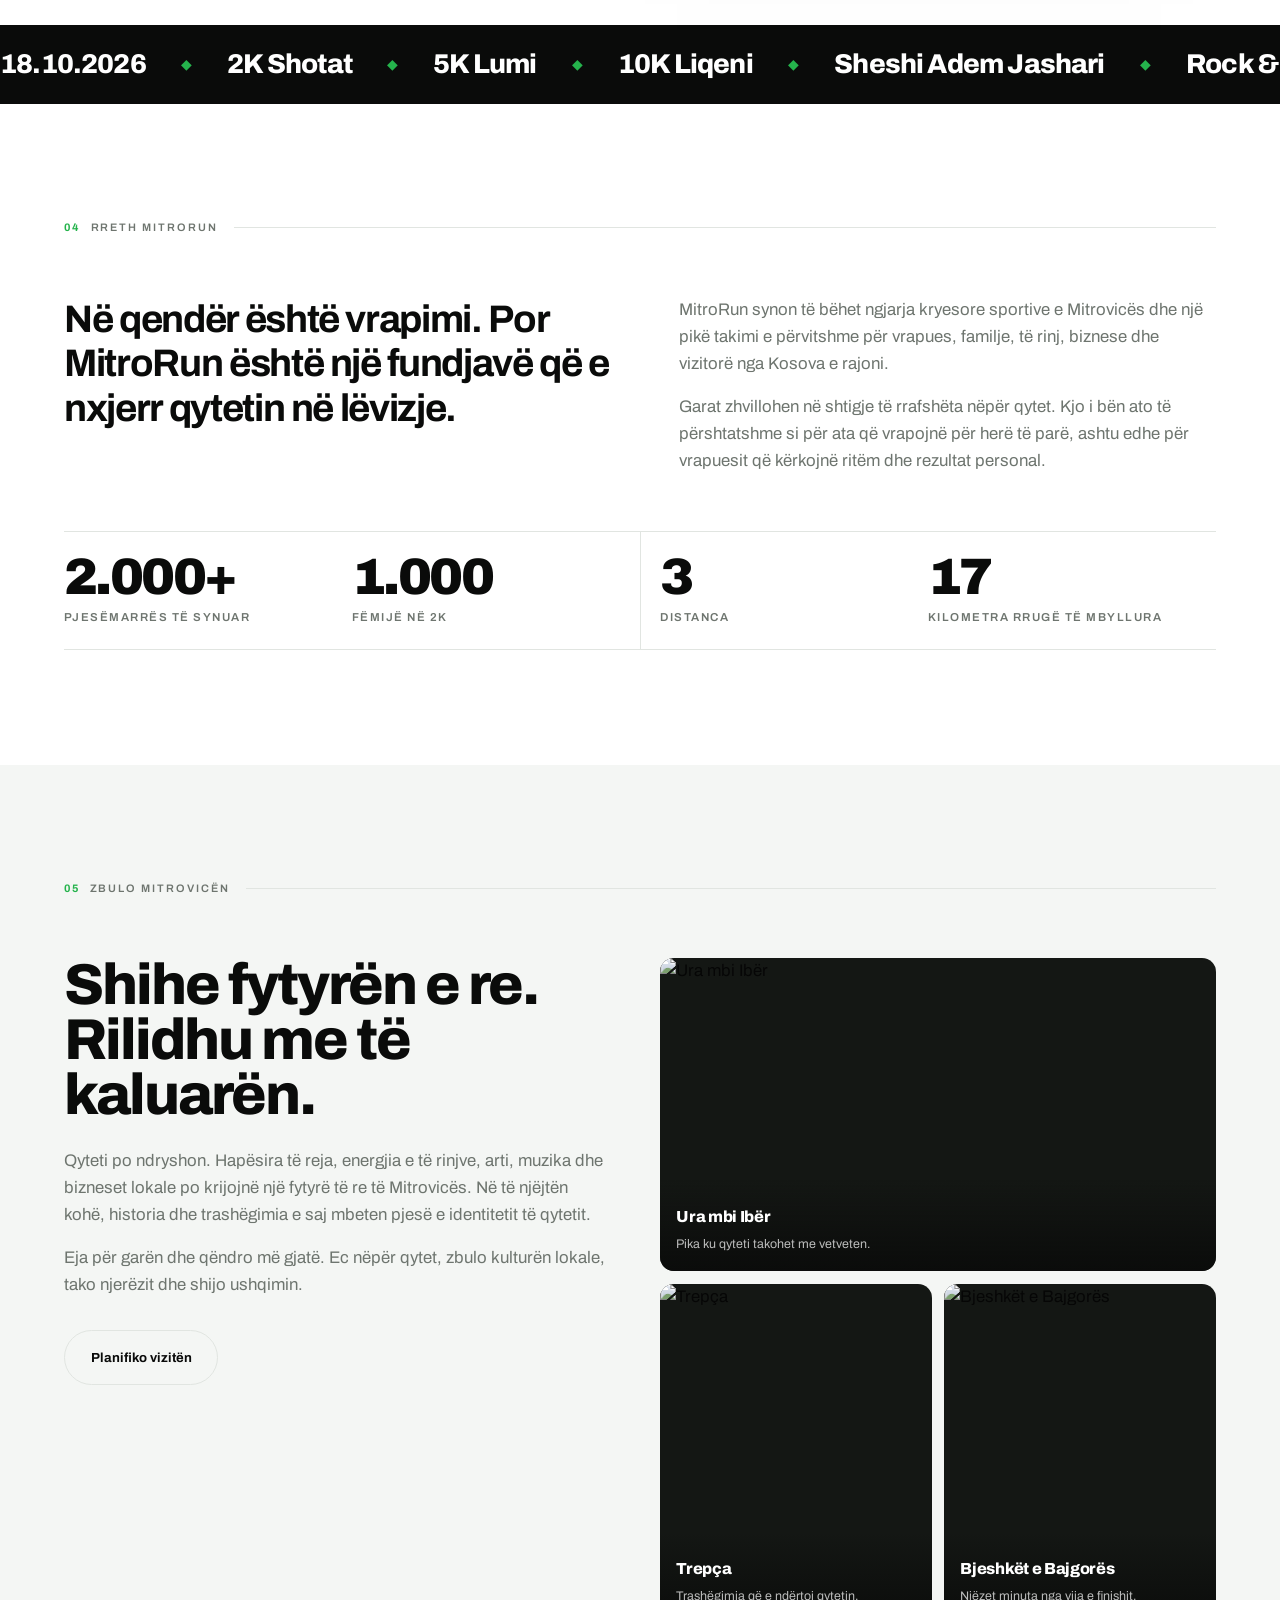
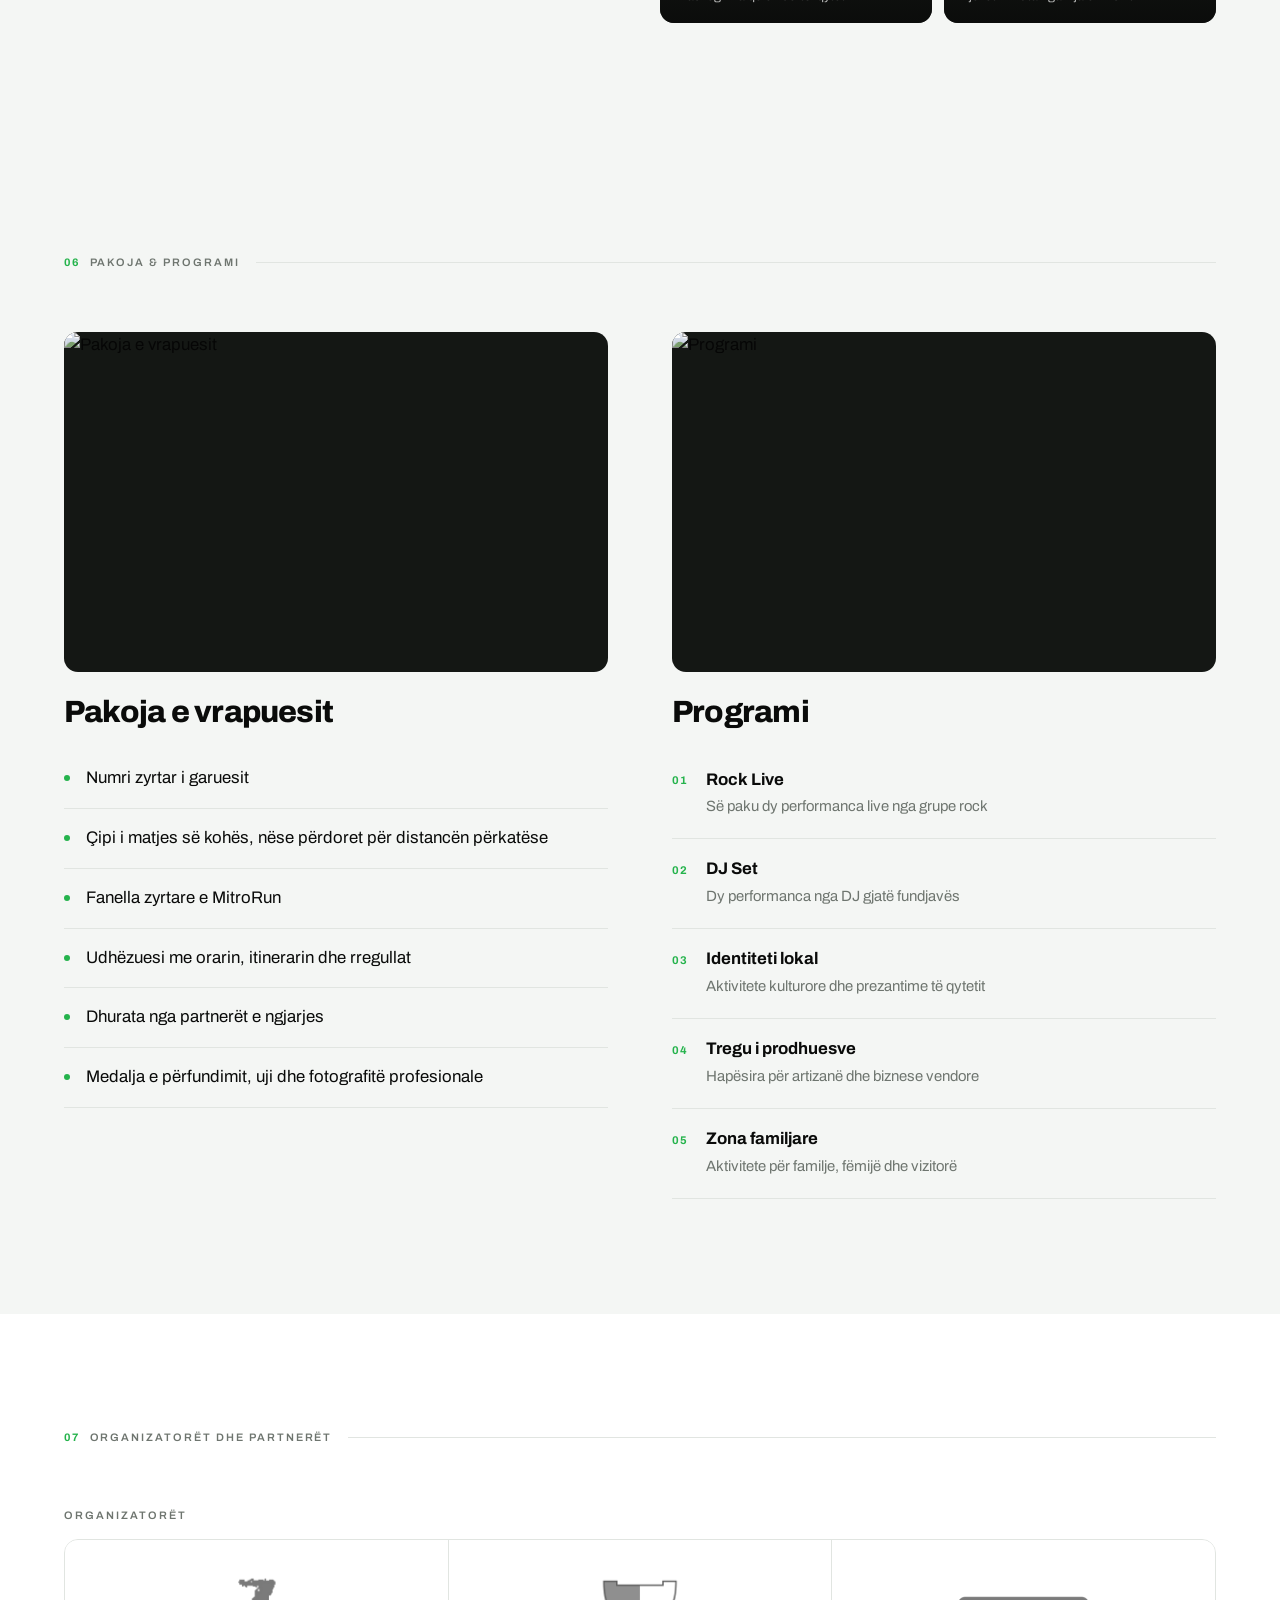
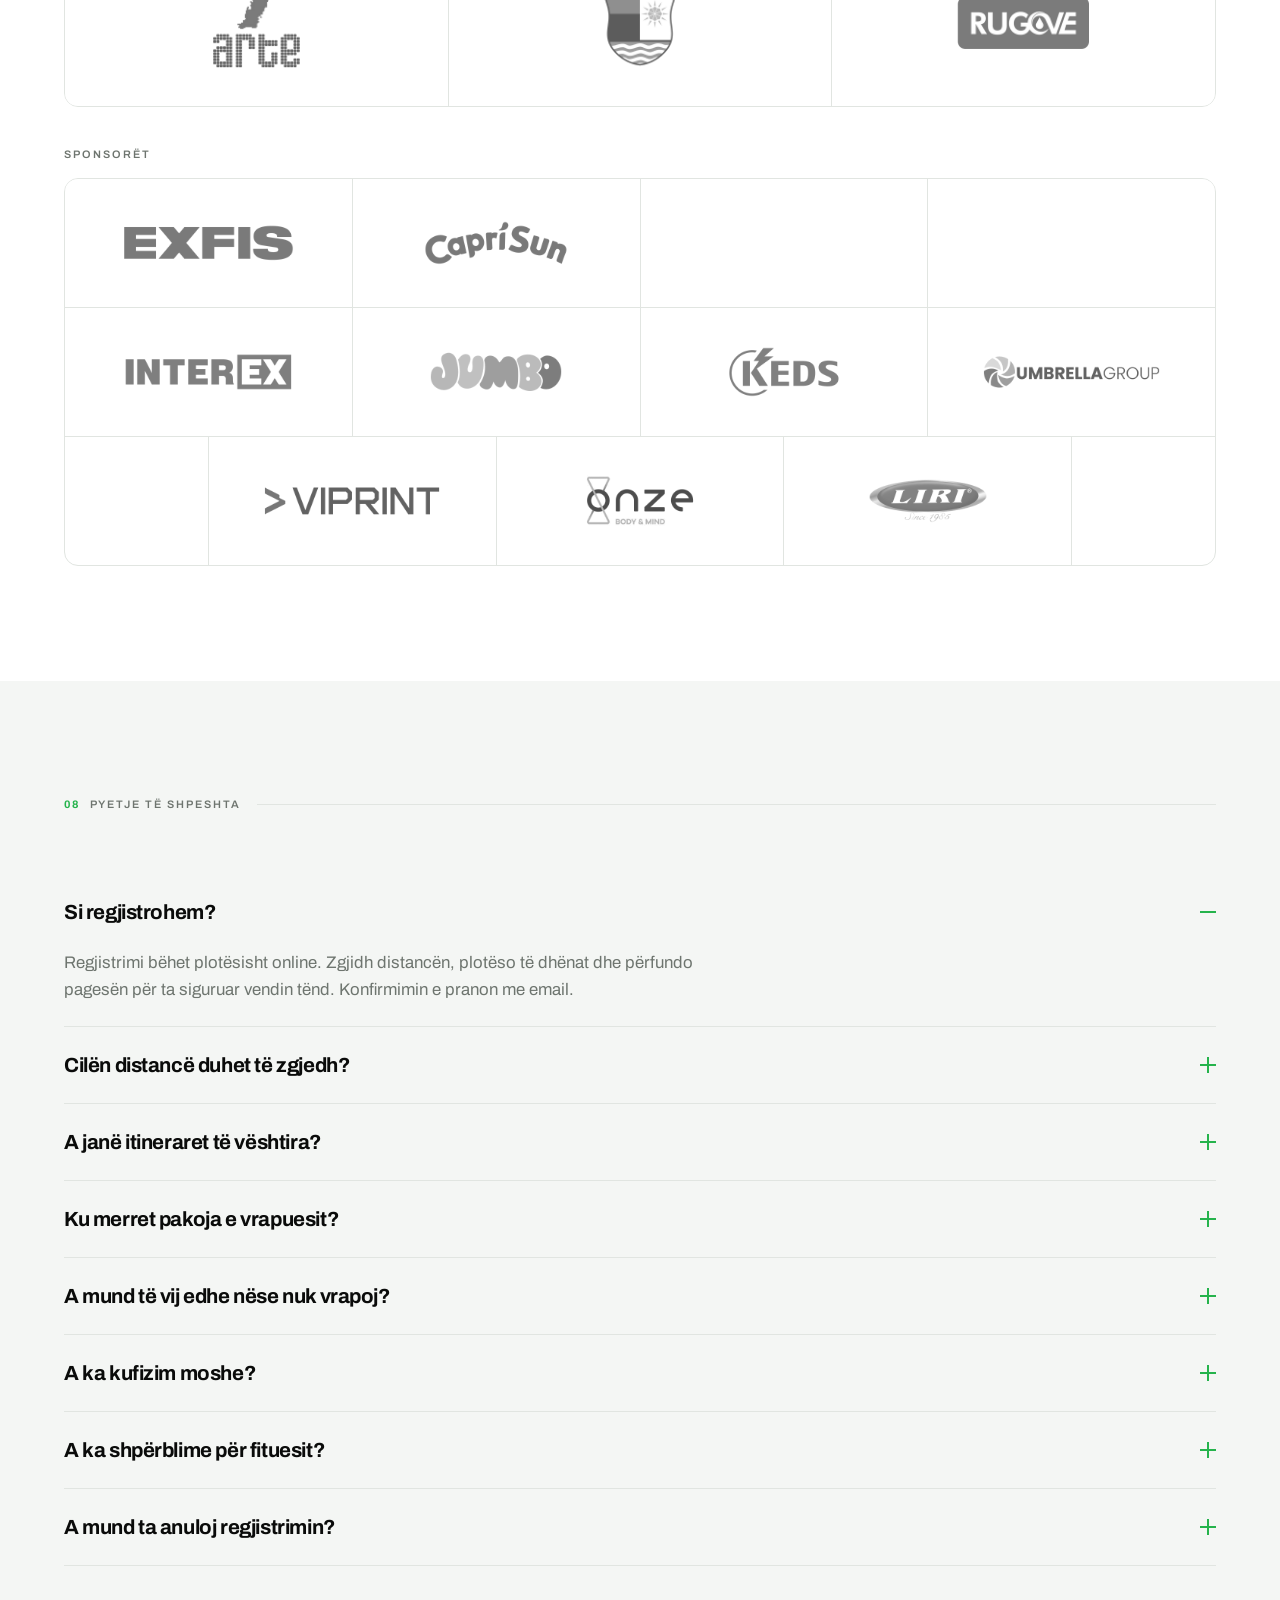
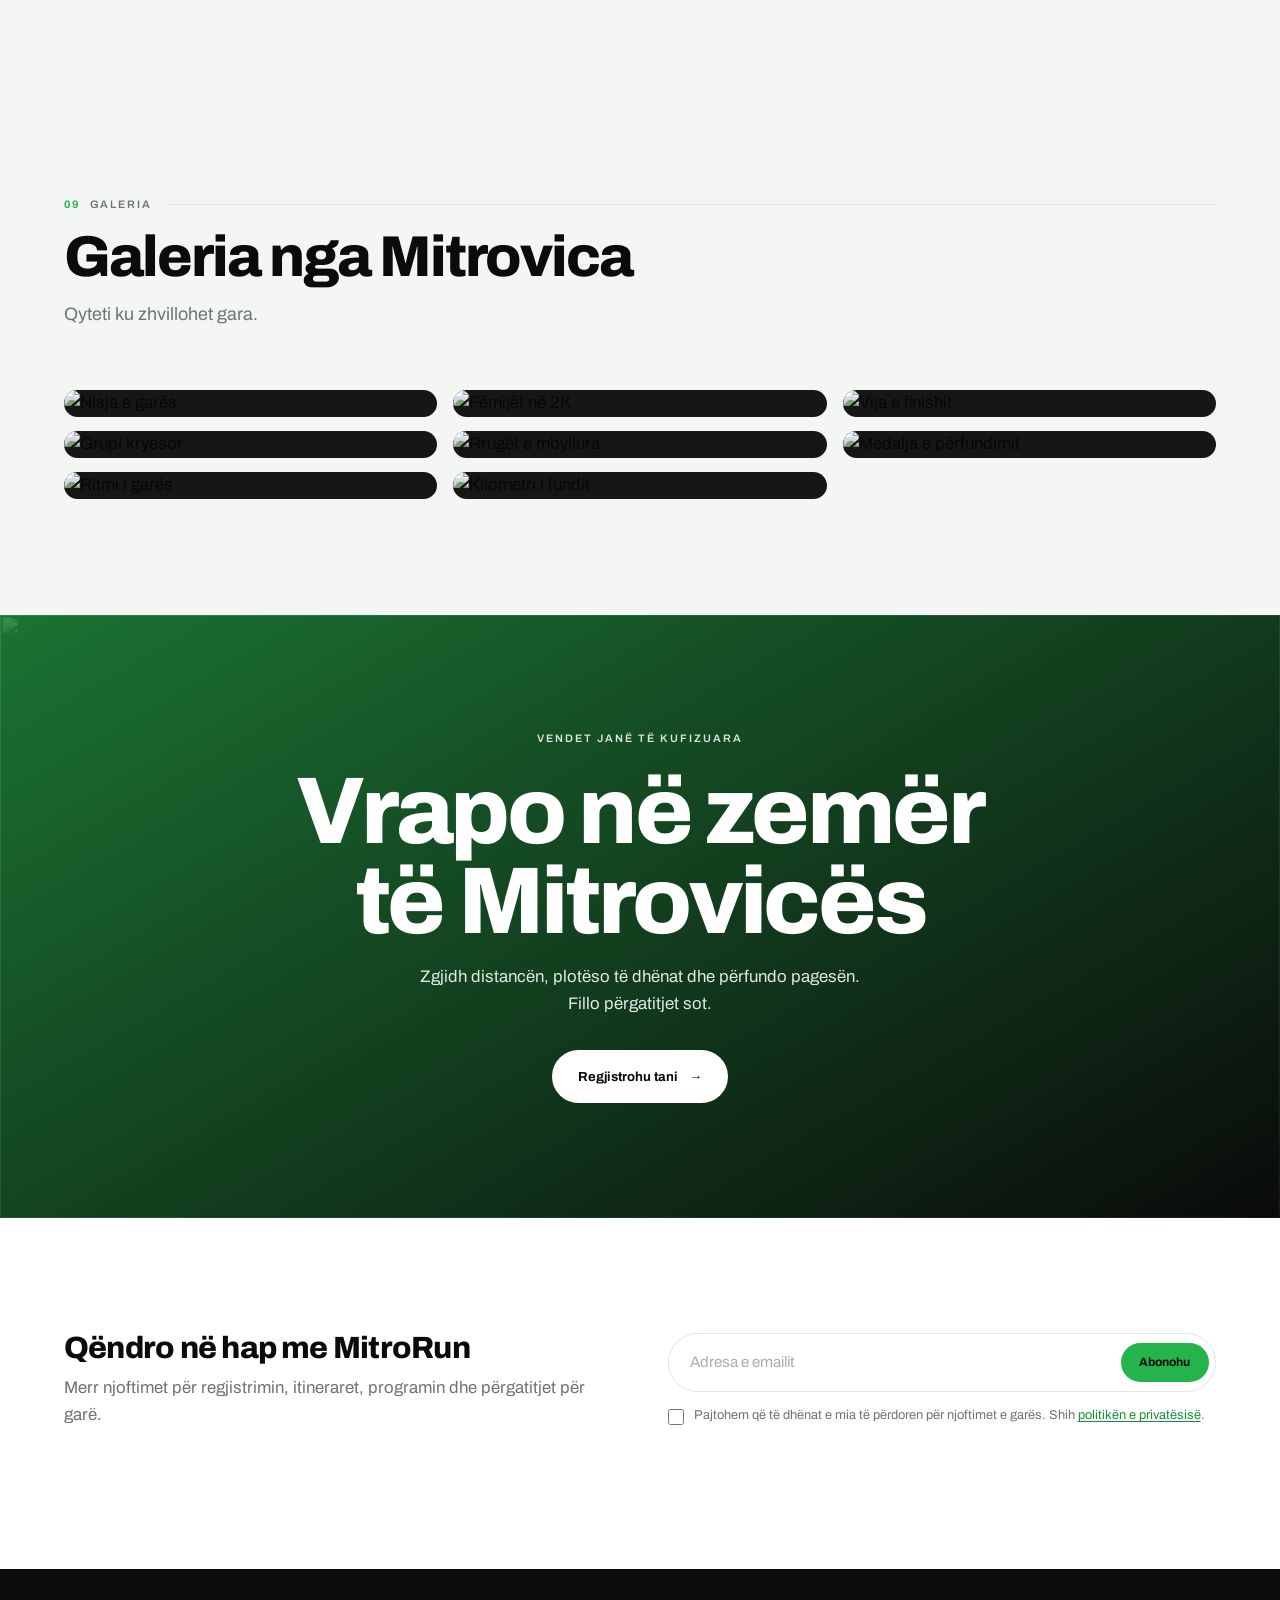
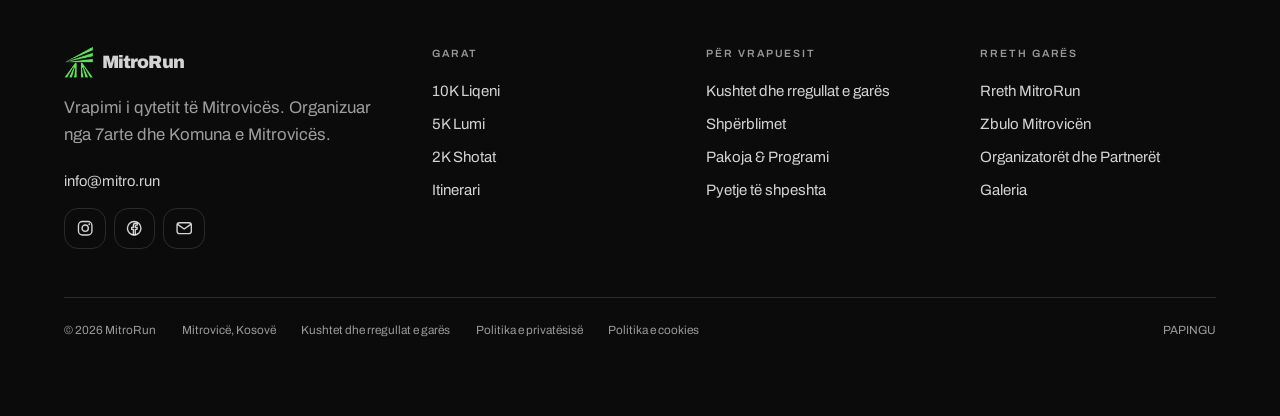
==== commit e1a96a4b: "Partners: Liri, sponsors four to a row at eleven Co-Authored-By: Claude Opus 5.5 <noreply@anthropic." ====
--- a/index.html
+++ b/index.html
@@ -431,7 +431,7 @@
       <a class="partner" href="https://rugove.eu/" target="_blank" rel="noopener"><img src="assets/img/partners/rugove.png" alt="Rugove" width="960" height="400" loading="lazy" decoding="async"></a>
     </div>
     <p class="lbl partners-lbl rv">Sponsorët</p>
-    <div class="partners partners-support rv" style="--n:5">
+    <div class="partners partners-support rv" style="--n:4">
       <a class="partner" href="https://exfis.com/" target="_blank" rel="noopener"><img src="assets/img/partners/exfis.png" alt="Exfis" width="960" height="400" loading="lazy" decoding="async"></a>
       <a class="partner" href="https://www.capri-sun.com/" target="_blank" rel="noopener"><img src="assets/img/partners/caprisun.png" alt="Capri-Sun" width="960" height="400" loading="lazy" decoding="async"></a>
       <a class="partner" href="https://www.facebook.com/p/Fresco-Group-100067168267771/" target="_blank" rel="noopener"><img src="assets/img/partners/fresco.png" alt="Fresco Group" width="960" height="400" loading="lazy" decoding="async"></a>
@@ -442,6 +442,7 @@
       <a class="partner" href="https://www.facebook.com/UmbrellaGroupKS/" target="_blank" rel="noopener"><img src="assets/img/partners/umbrella.png" alt="Umbrella Group" width="960" height="400" loading="lazy" decoding="async"></a>
       <a class="partner" href="https://vi-print.com/" target="_blank" rel="noopener"><img src="assets/img/partners/viprint.png" alt="ViPrint" width="960" height="400" loading="lazy" decoding="async"></a>
       <a class="partner" href="https://www.facebook.com/onzerecovery/" target="_blank" rel="noopener"><img src="assets/img/partners/bodymind.png" alt="Onze Body &amp; Mind" width="960" height="400" loading="lazy" decoding="async"></a>
+      <a class="partner" href="https://www.liriprizren.com/?lang=en" target="_blank" rel="noopener"><img src="assets/img/partners/liri.png" alt="Liri" width="960" height="400" loading="lazy" decoding="async"></a>
     </div>
   </div>
   </div>
--- a/assets/css/style.css
+++ b/assets/css/style.css
@@ -494,7 +494,8 @@
 
 /* ---------- ORGS / PARTNERS / FAQ ---------- */
 /* Two framed groups, each under its own label: the organisers on one row,
-   then the sponsors up to five to a row (two on a phone). A fixed
+   then the sponsors four or five to a row, whichever fills the rows (see
+   mitrorun_partner_columns()), two on a phone. A fixed
    count rather than auto-fit, which on a wide screen put nine marks on a line
    and four on the next. --n is the number of marks, capped in the template, so
    a short row never stretches thin. A part-filled last row is centred. */
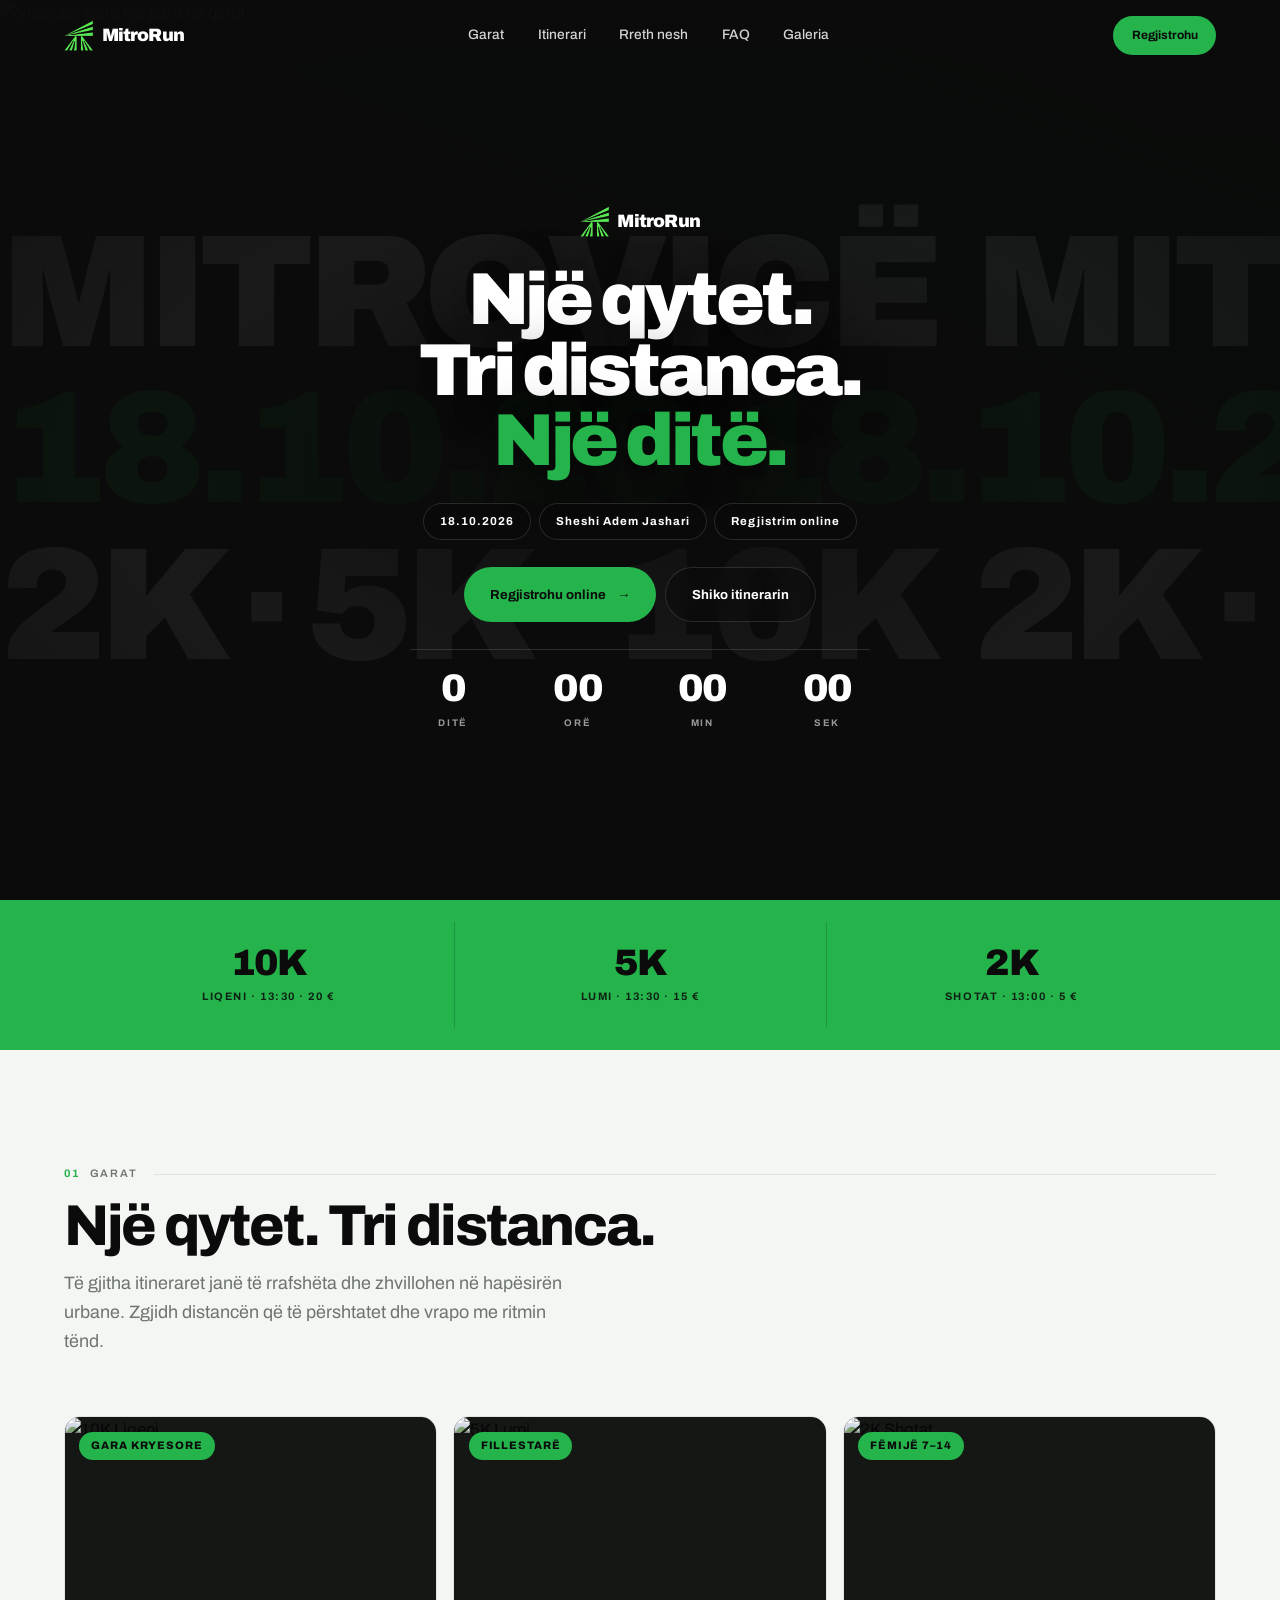
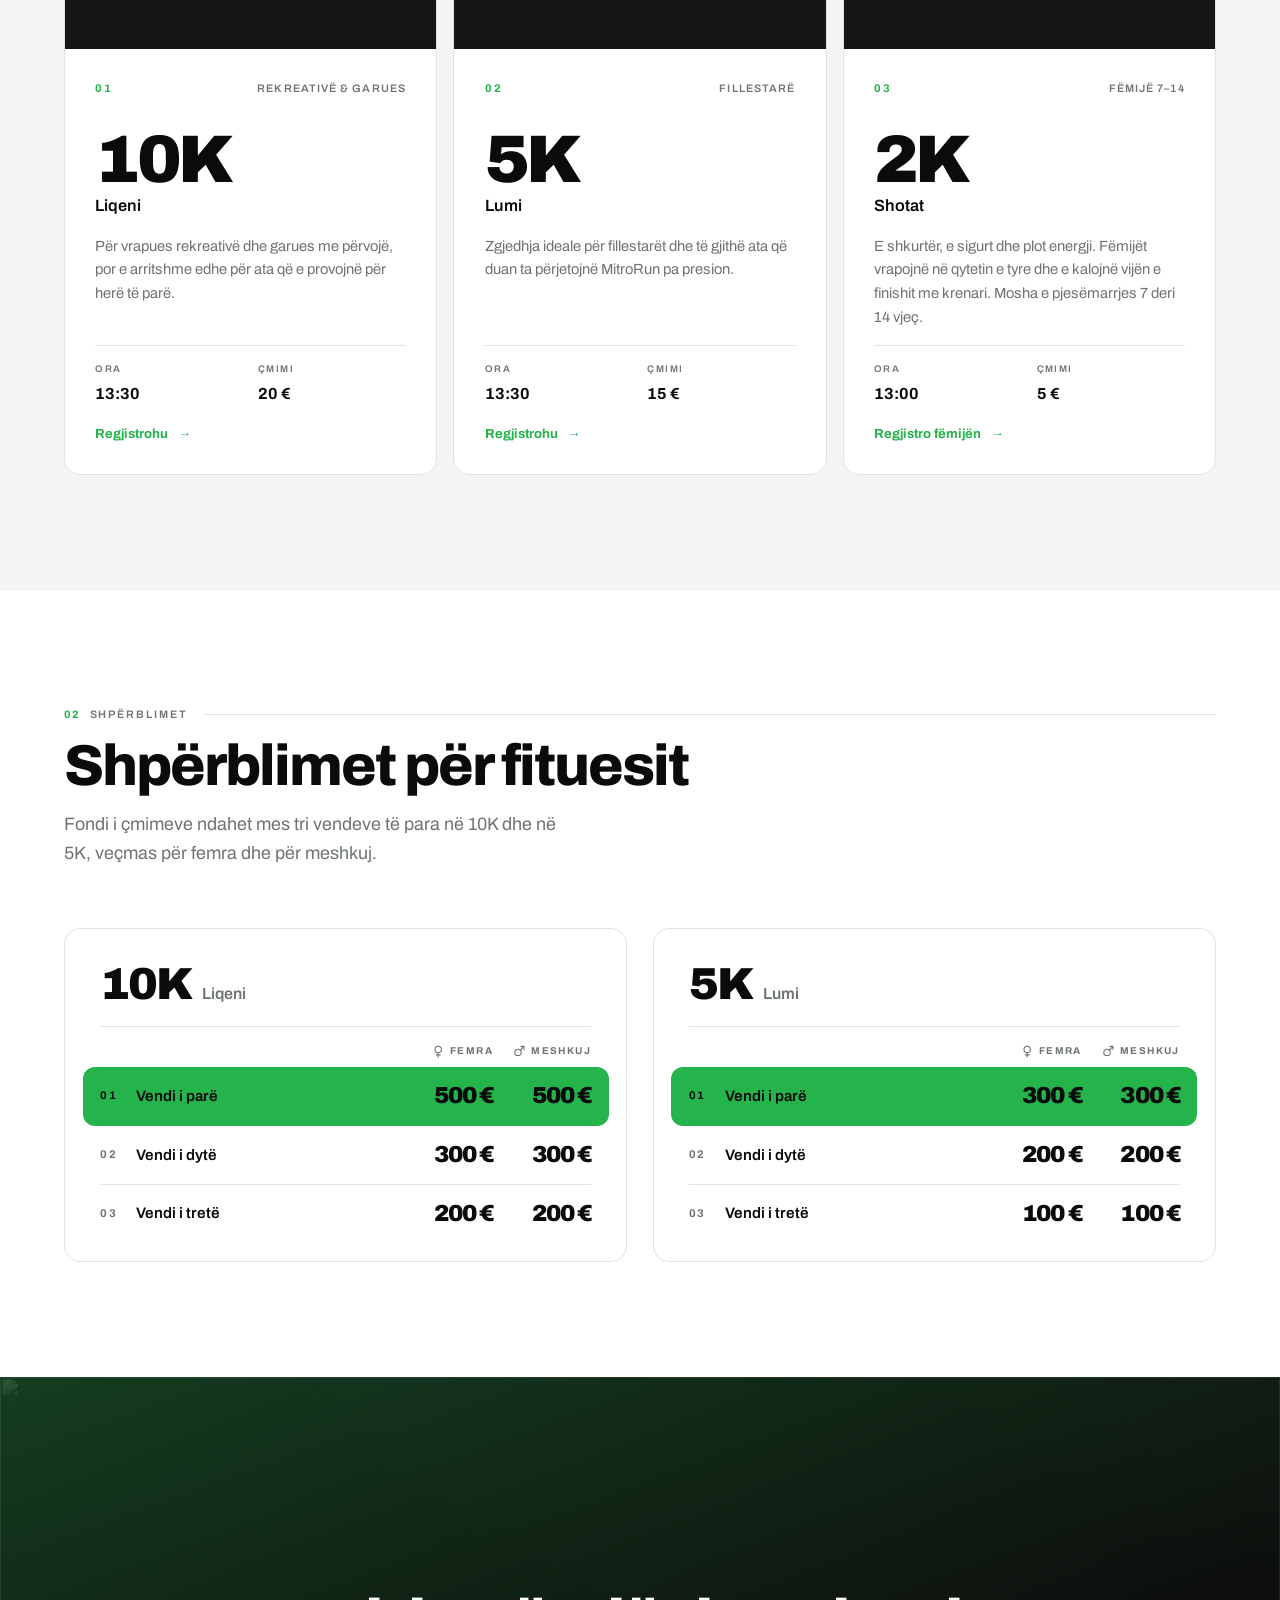
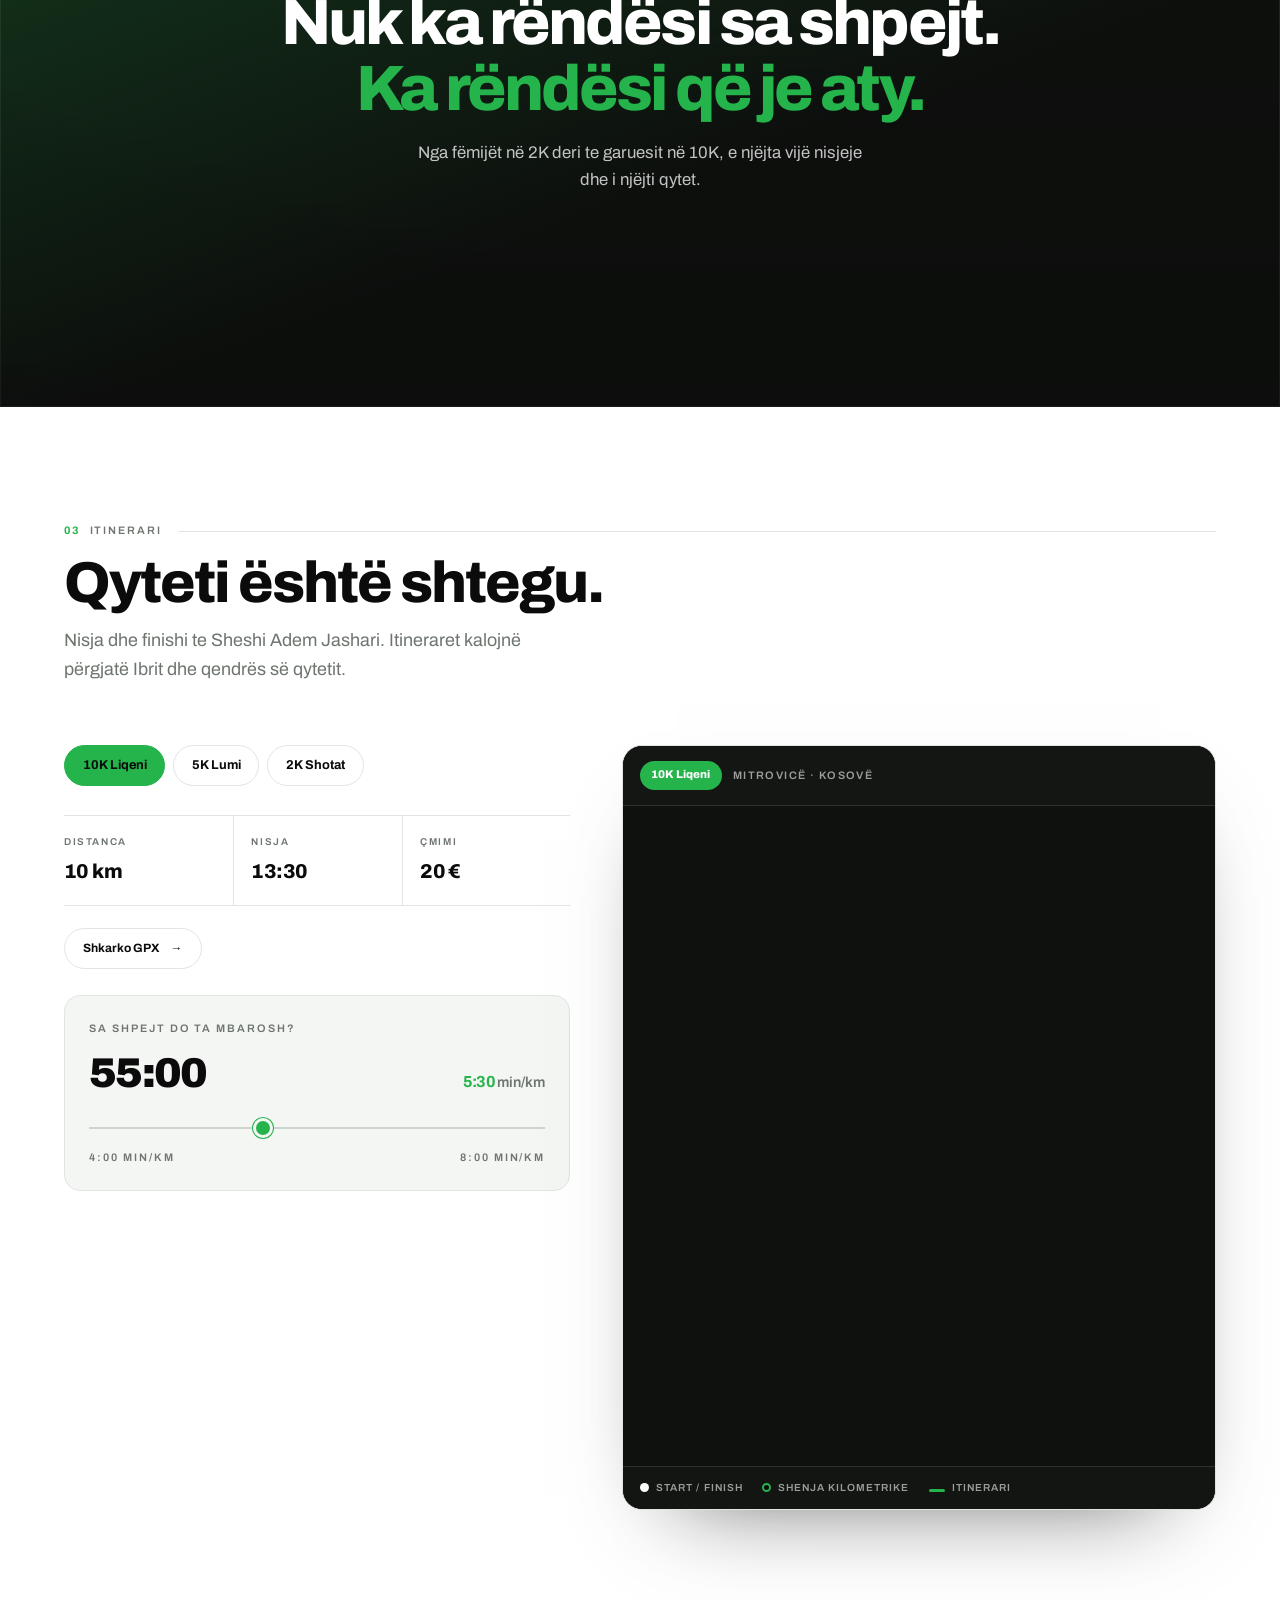
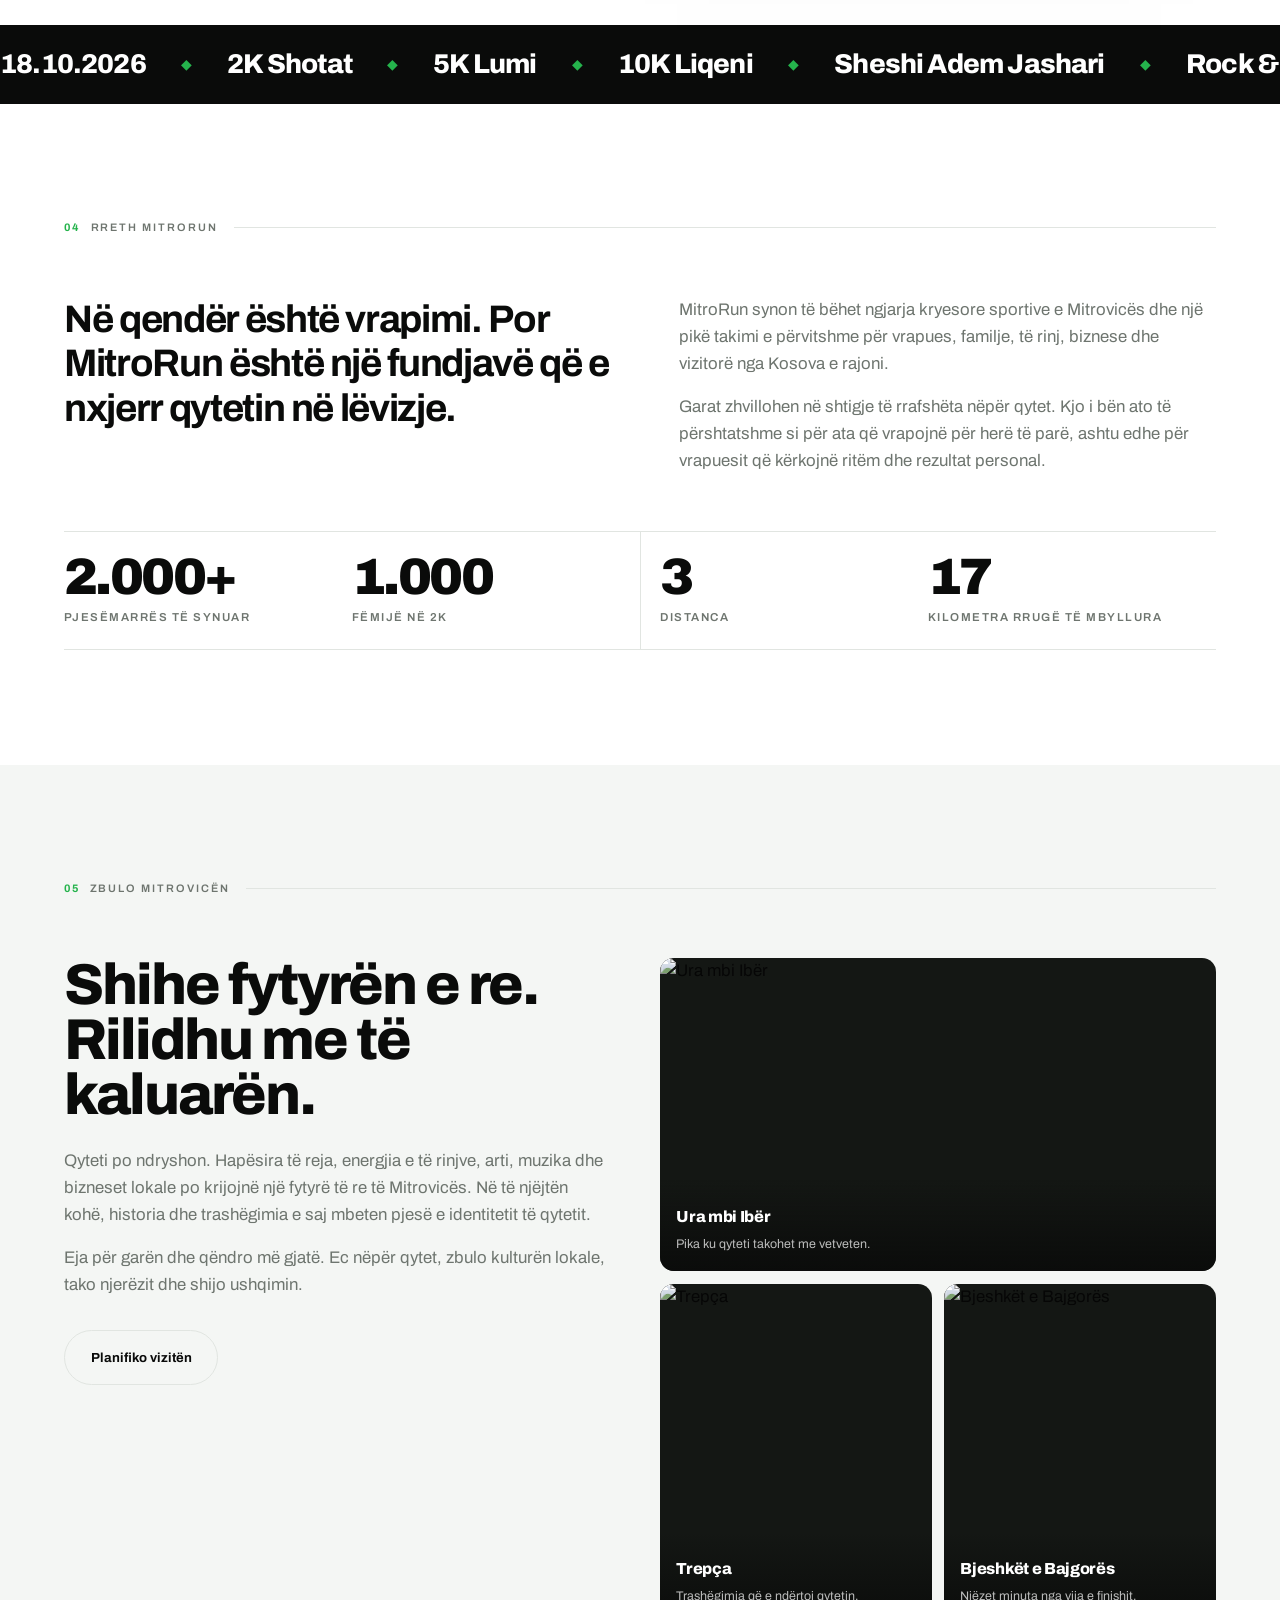
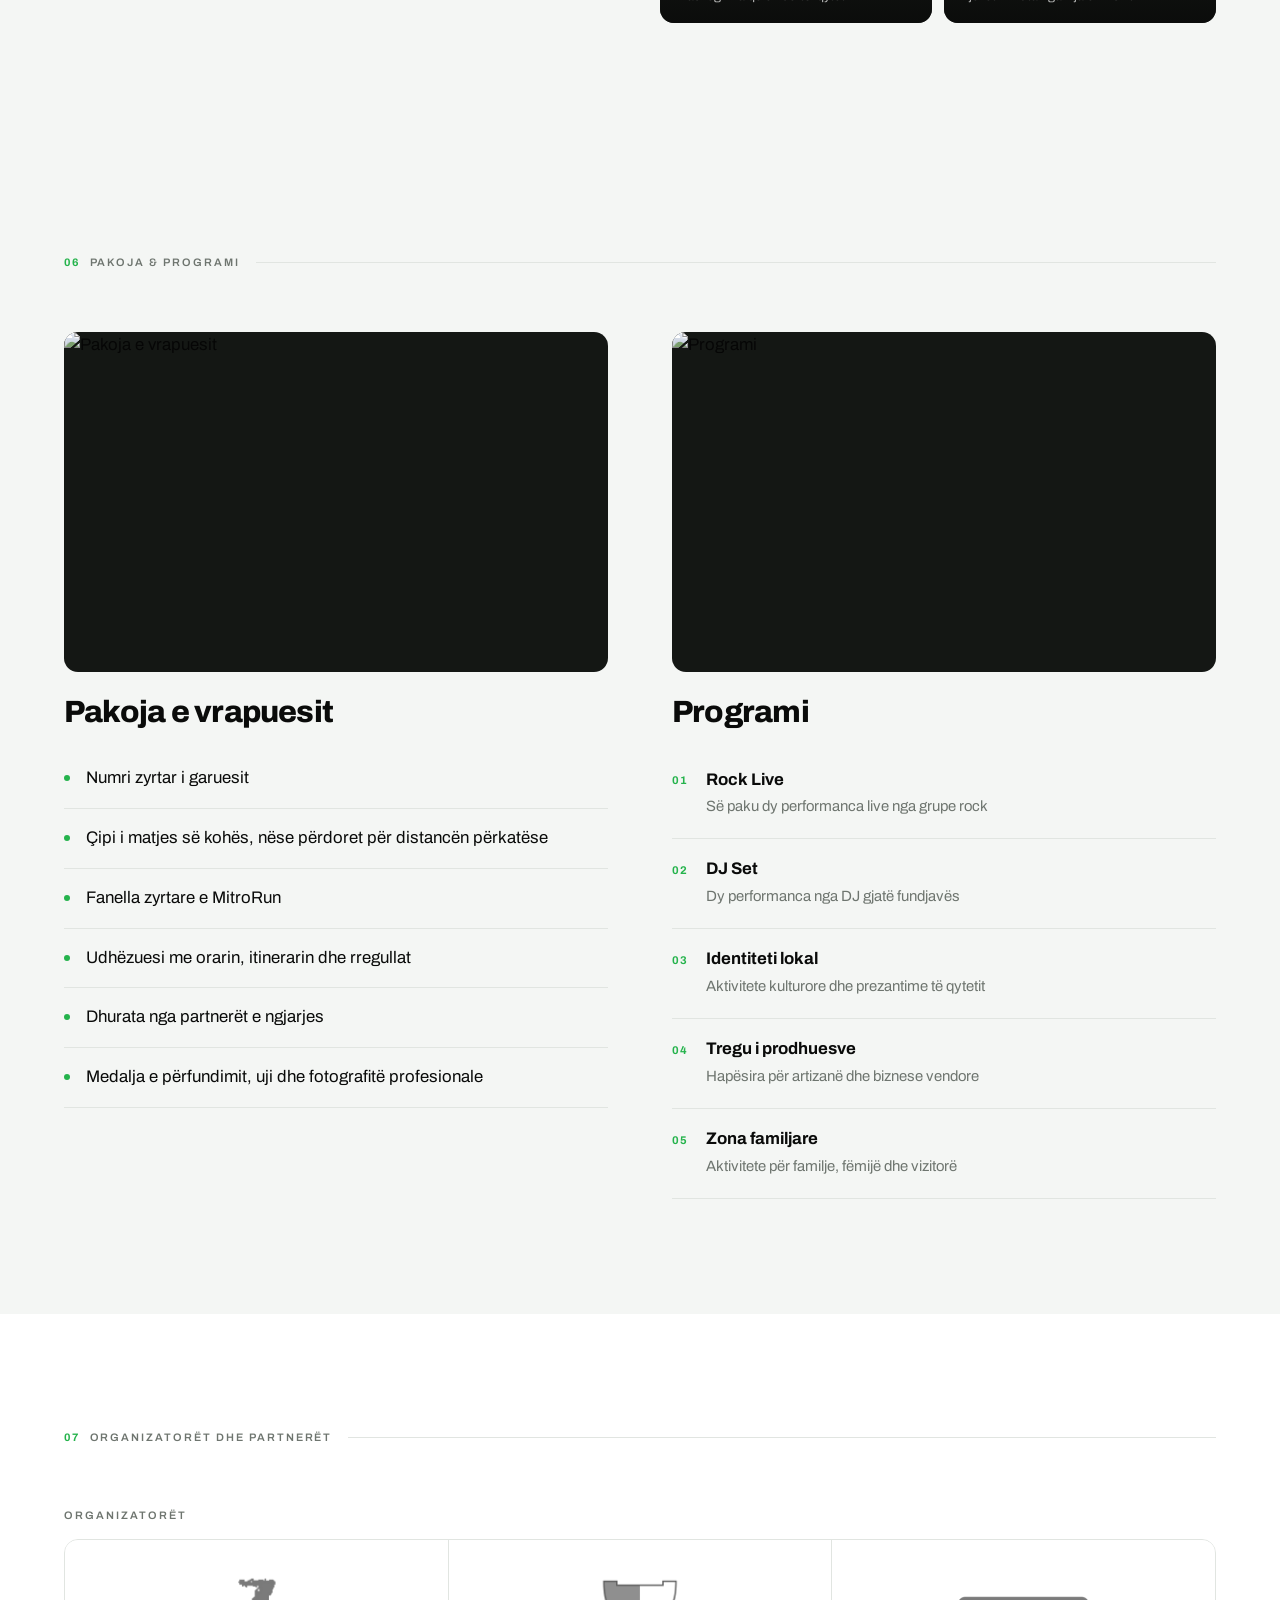
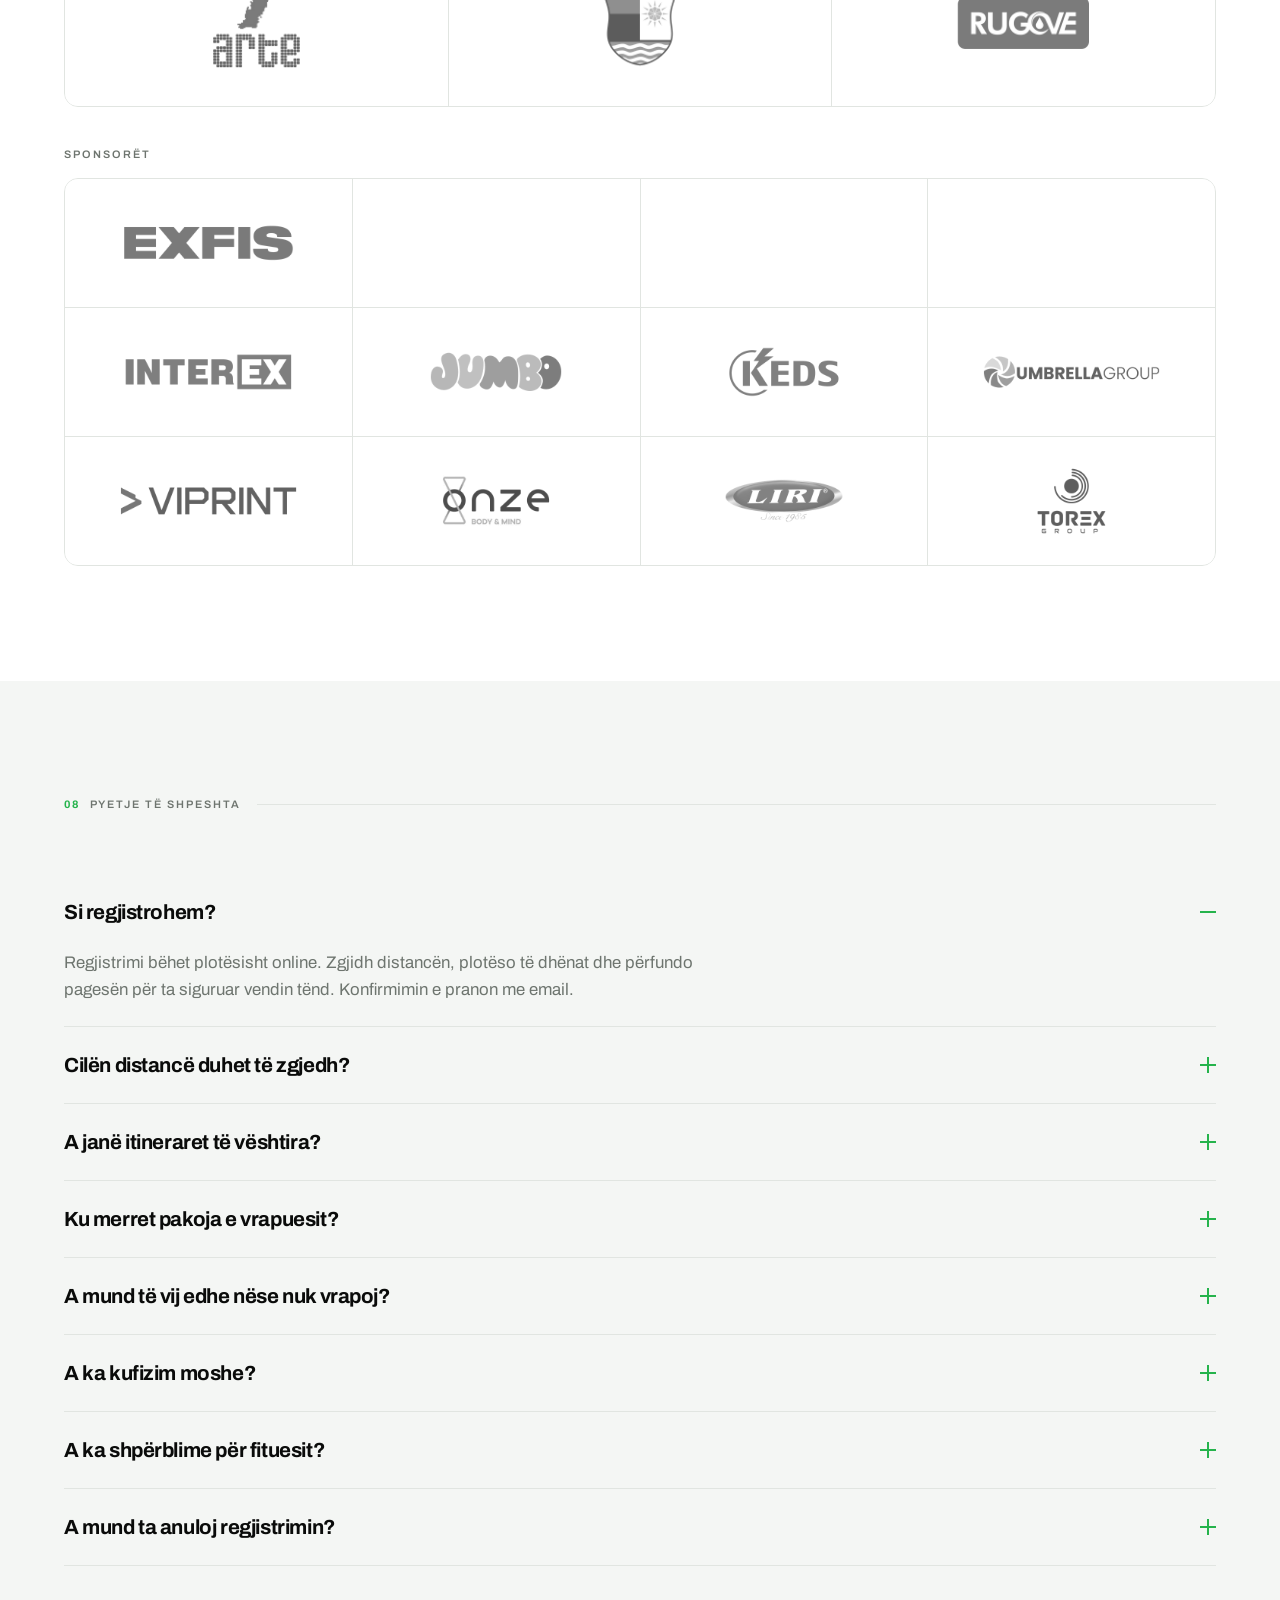
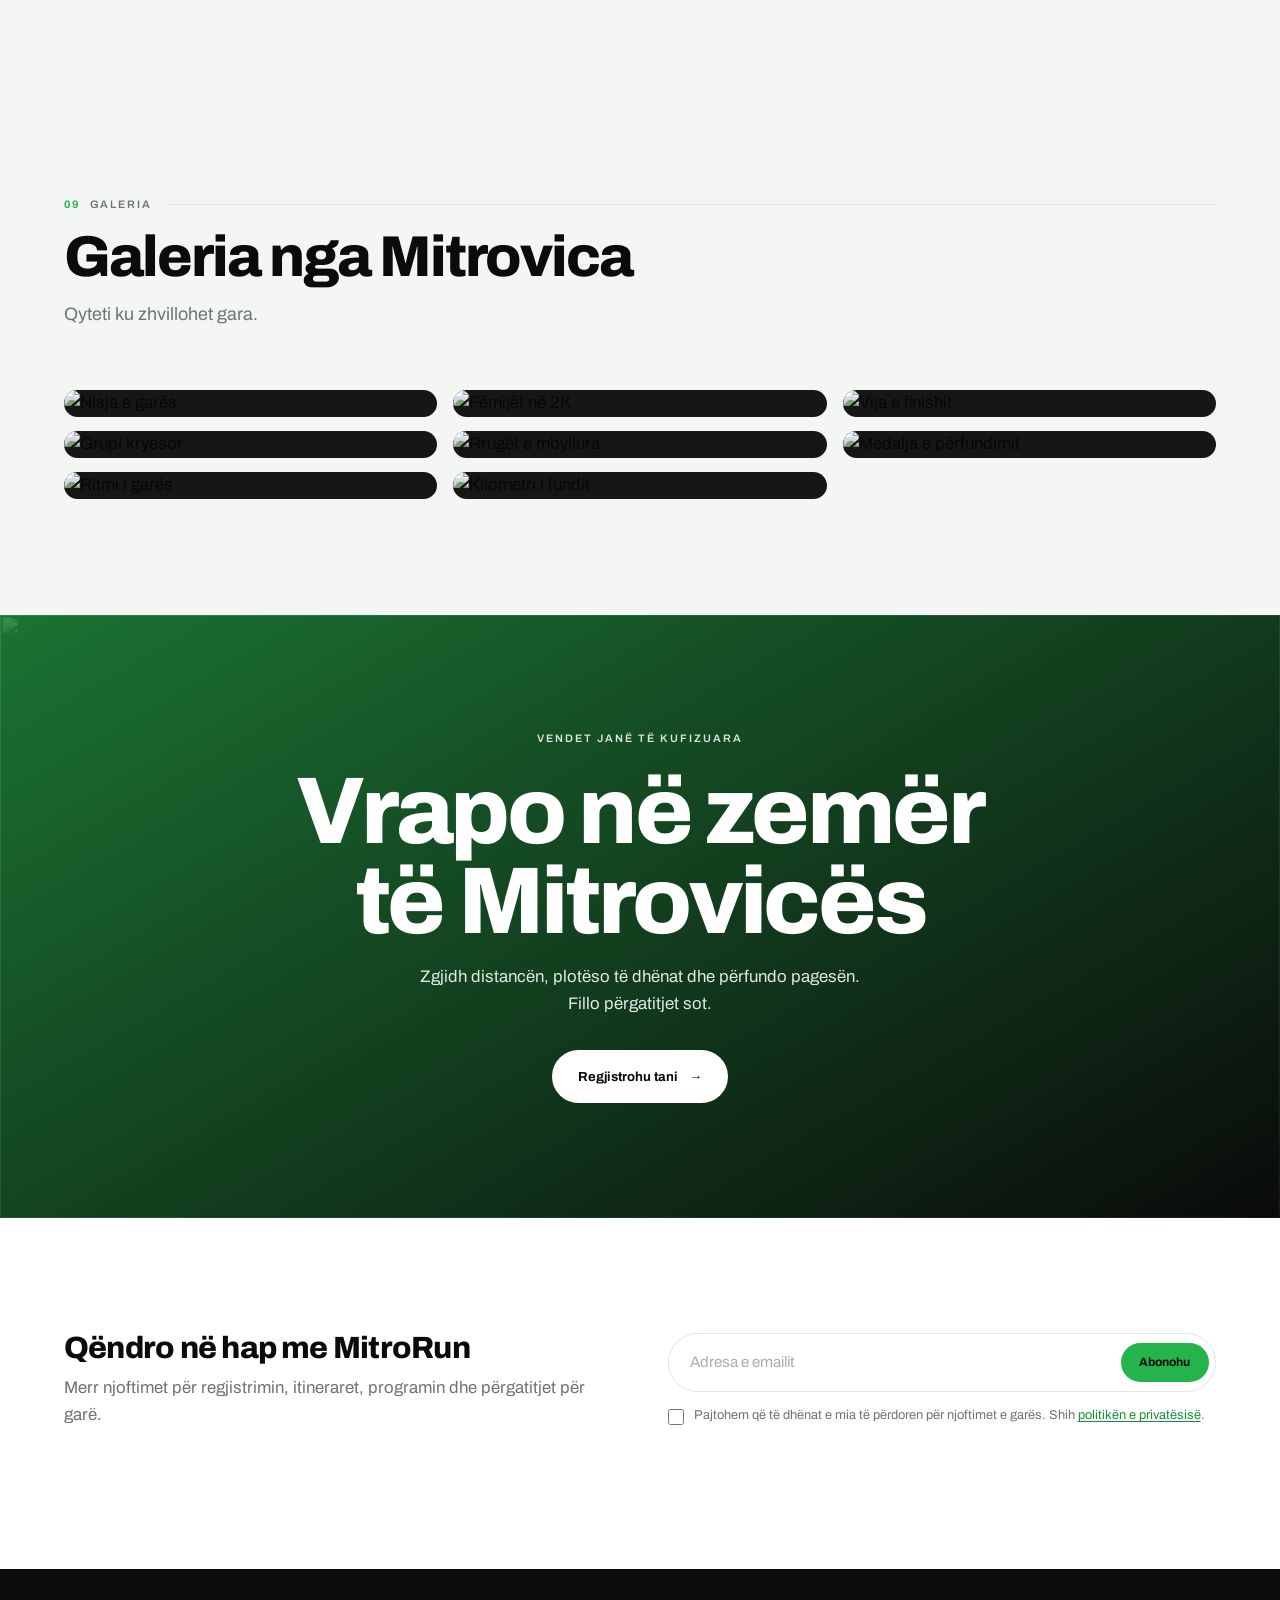
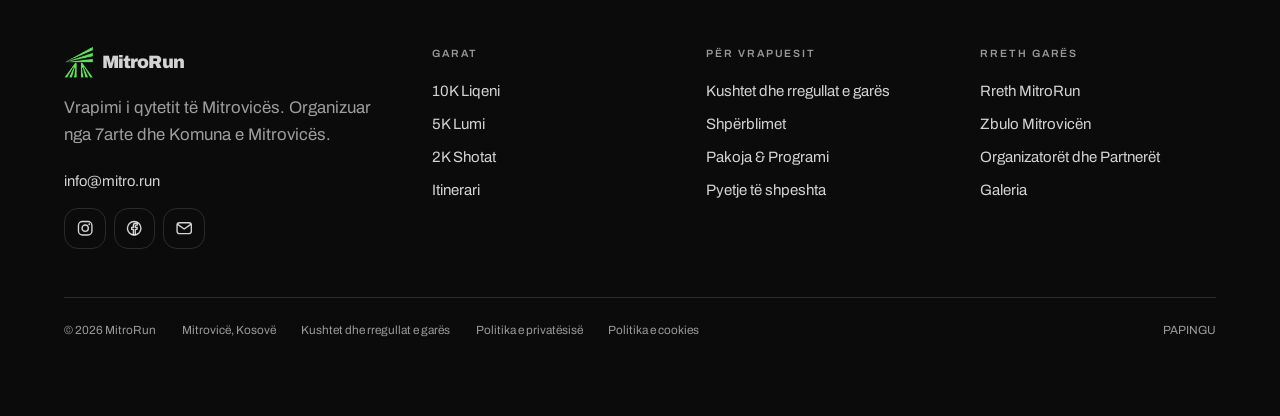
==== commit 326c35d8: "Partners: Torex Group, twelve sponsors in rows of four Co-Authored-By: Claude Opus 5.5 <noreply@anth" ====
--- a/index.html
+++ b/index.html
@@ -443,6 +443,7 @@
       <a class="partner" href="https://vi-print.com/" target="_blank" rel="noopener"><img src="assets/img/partners/viprint.png" alt="ViPrint" width="960" height="400" loading="lazy" decoding="async"></a>
       <a class="partner" href="https://www.facebook.com/onzerecovery/" target="_blank" rel="noopener"><img src="assets/img/partners/bodymind.png" alt="Onze Body &amp; Mind" width="960" height="400" loading="lazy" decoding="async"></a>
       <a class="partner" href="https://www.liriprizren.com/?lang=en" target="_blank" rel="noopener"><img src="assets/img/partners/liri.png" alt="Liri" width="960" height="400" loading="lazy" decoding="async"></a>
+      <a class="partner" href="https://www.facebook.com/p/Torex-Group-61568864519115/" target="_blank" rel="noopener"><img src="assets/img/partners/torex.png" alt="Torex Group" width="960" height="400" loading="lazy" decoding="async"></a>
     </div>
   </div>
   </div>
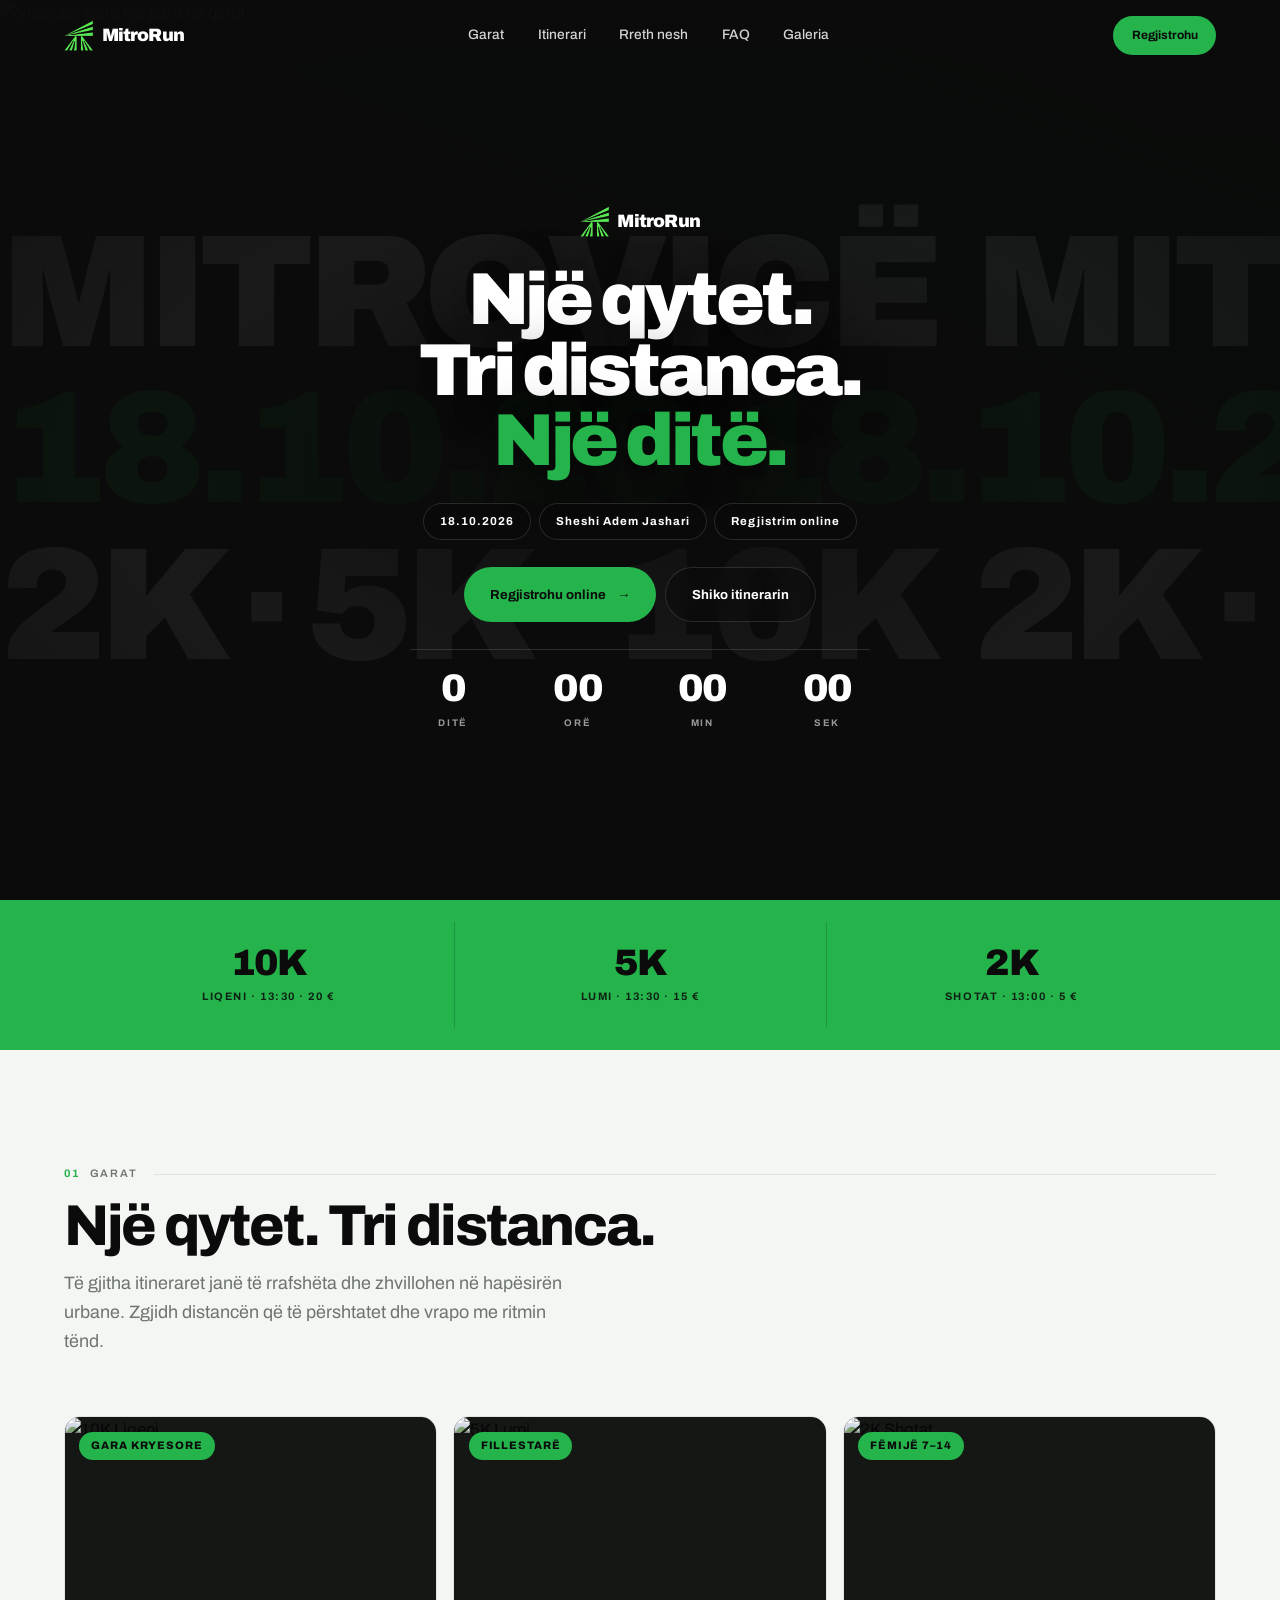
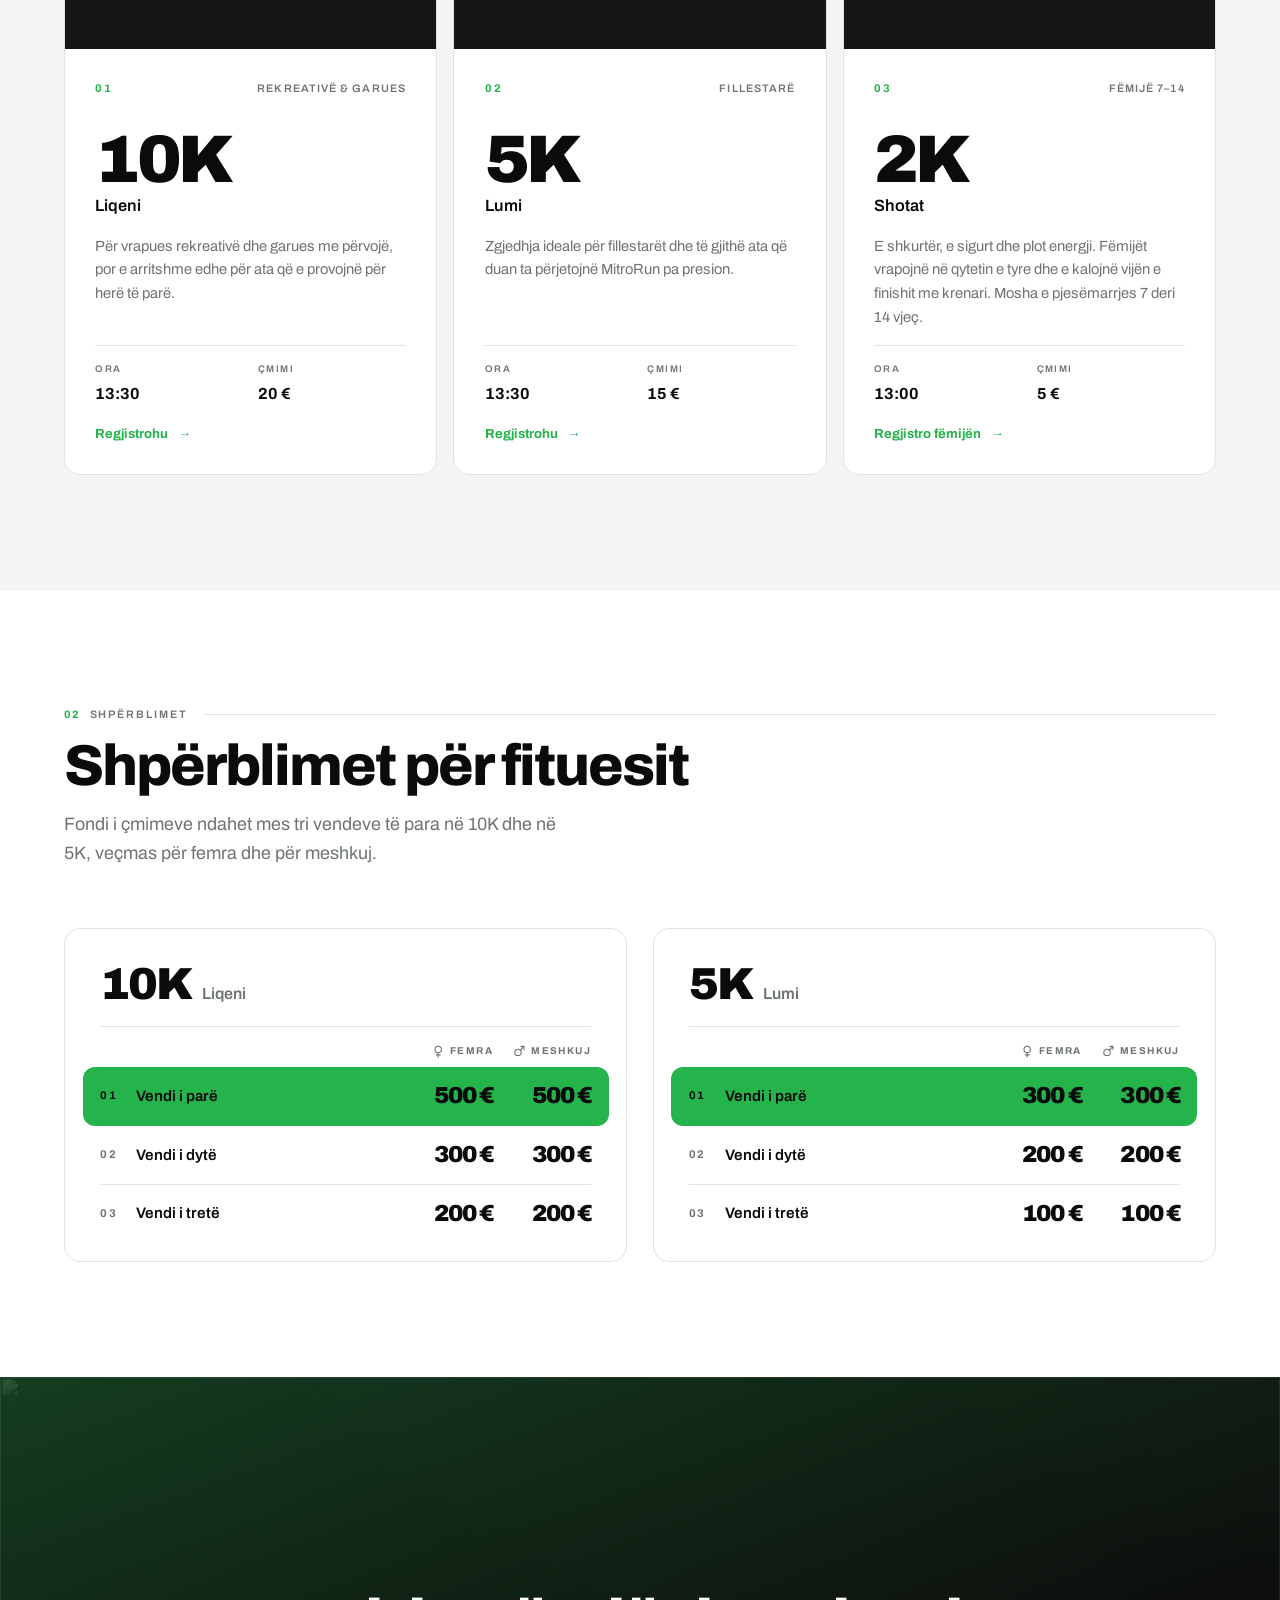
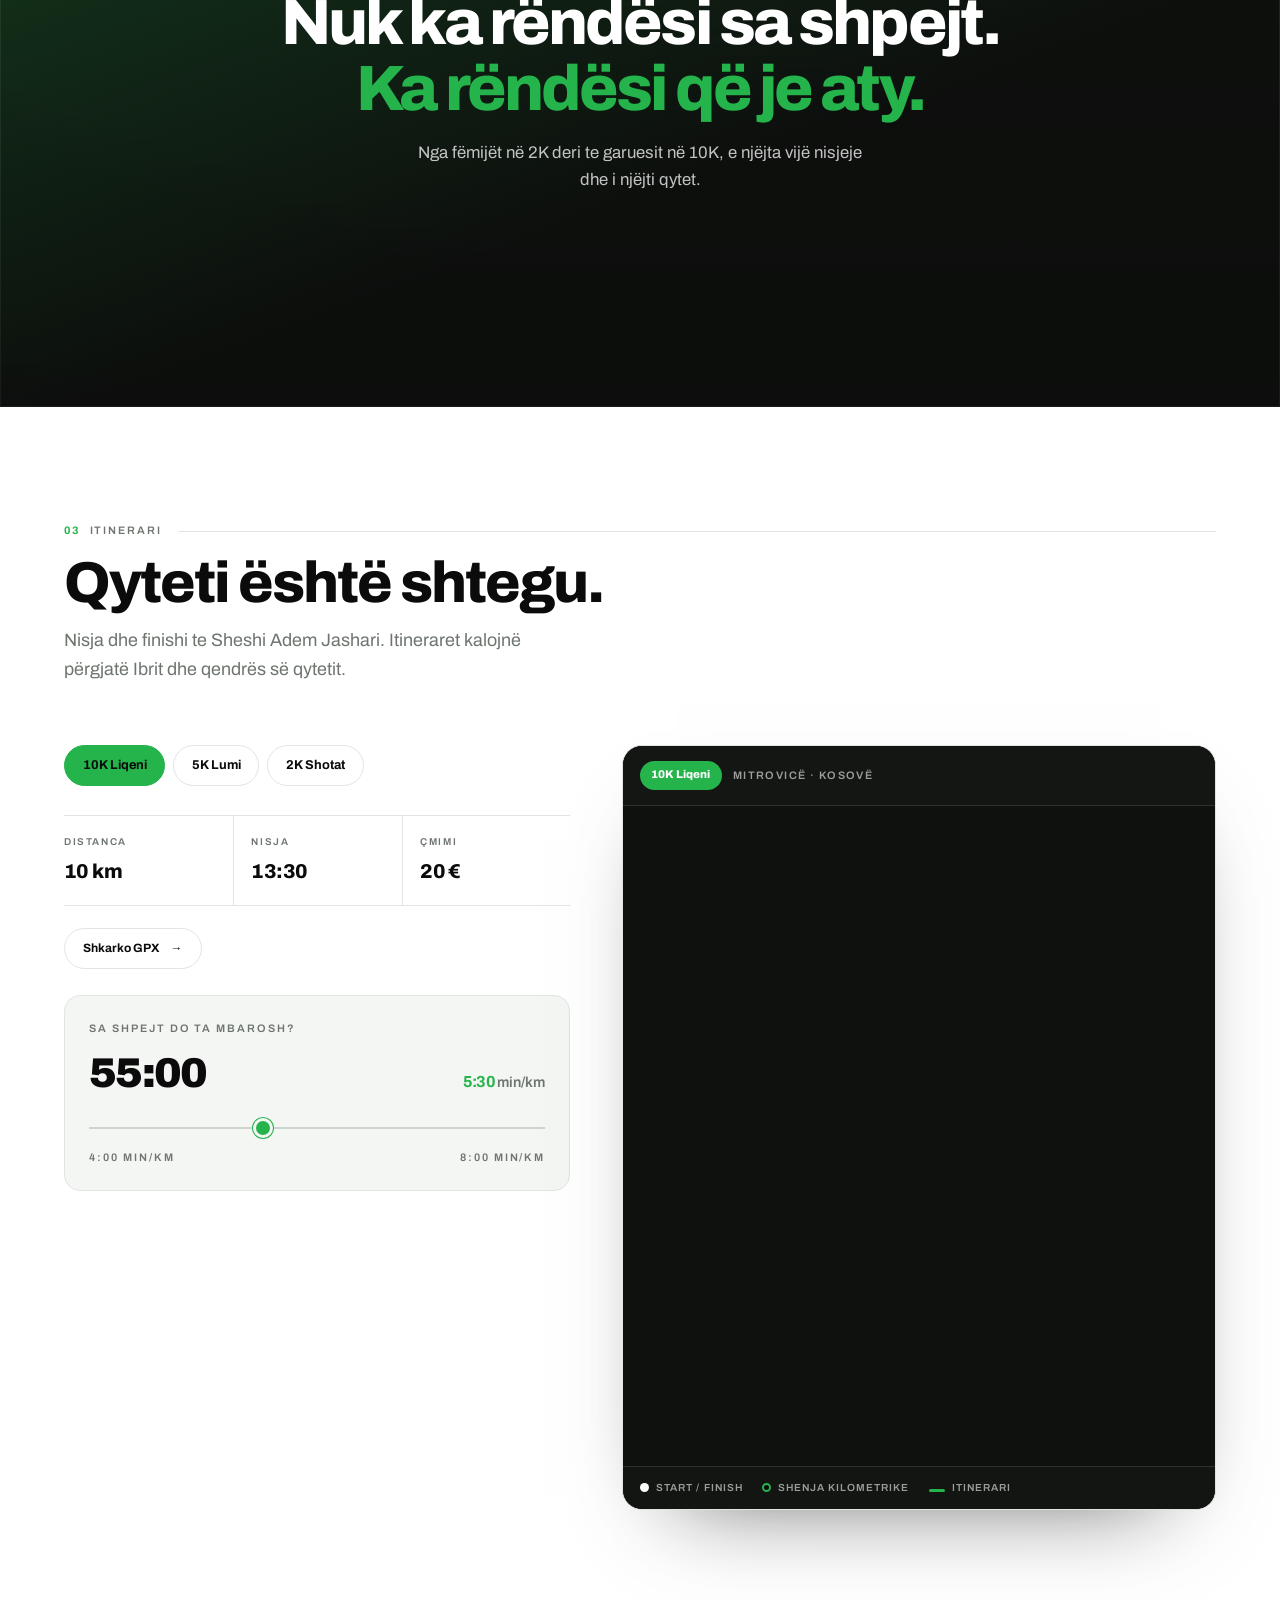
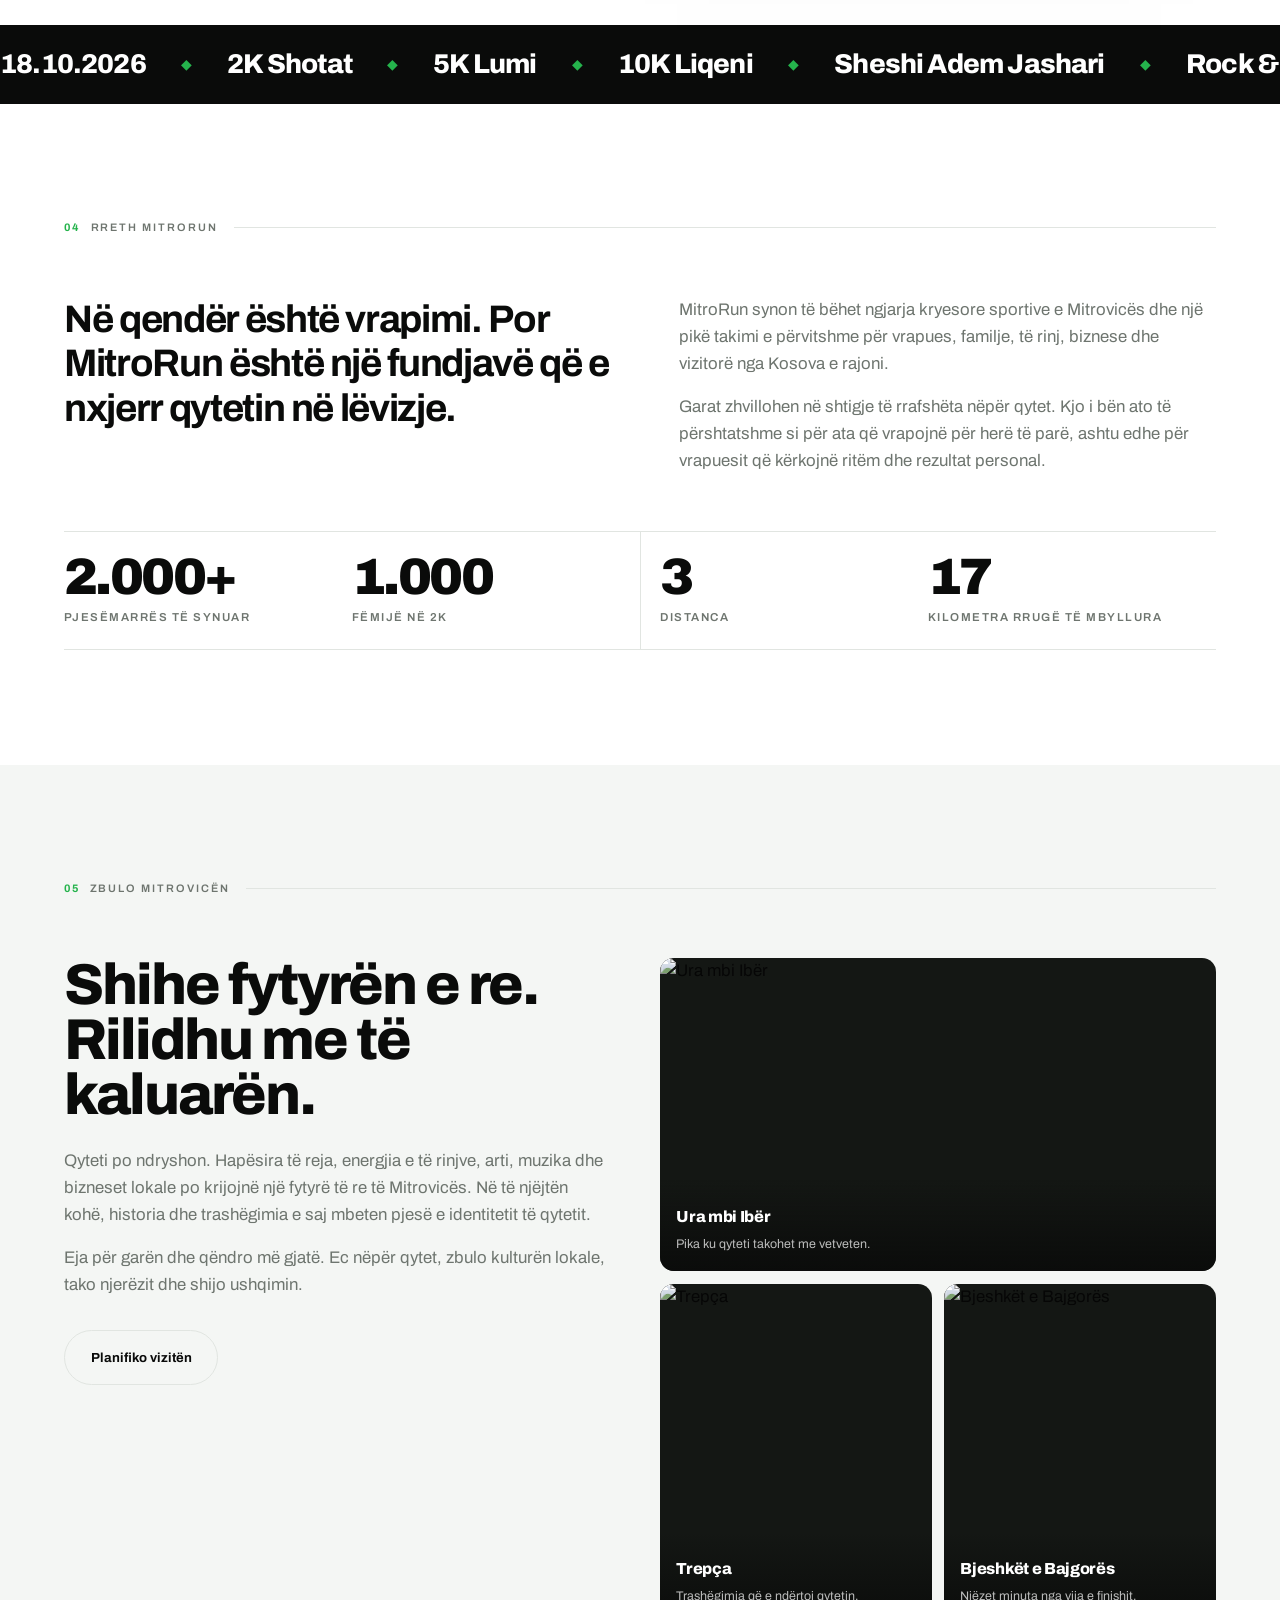
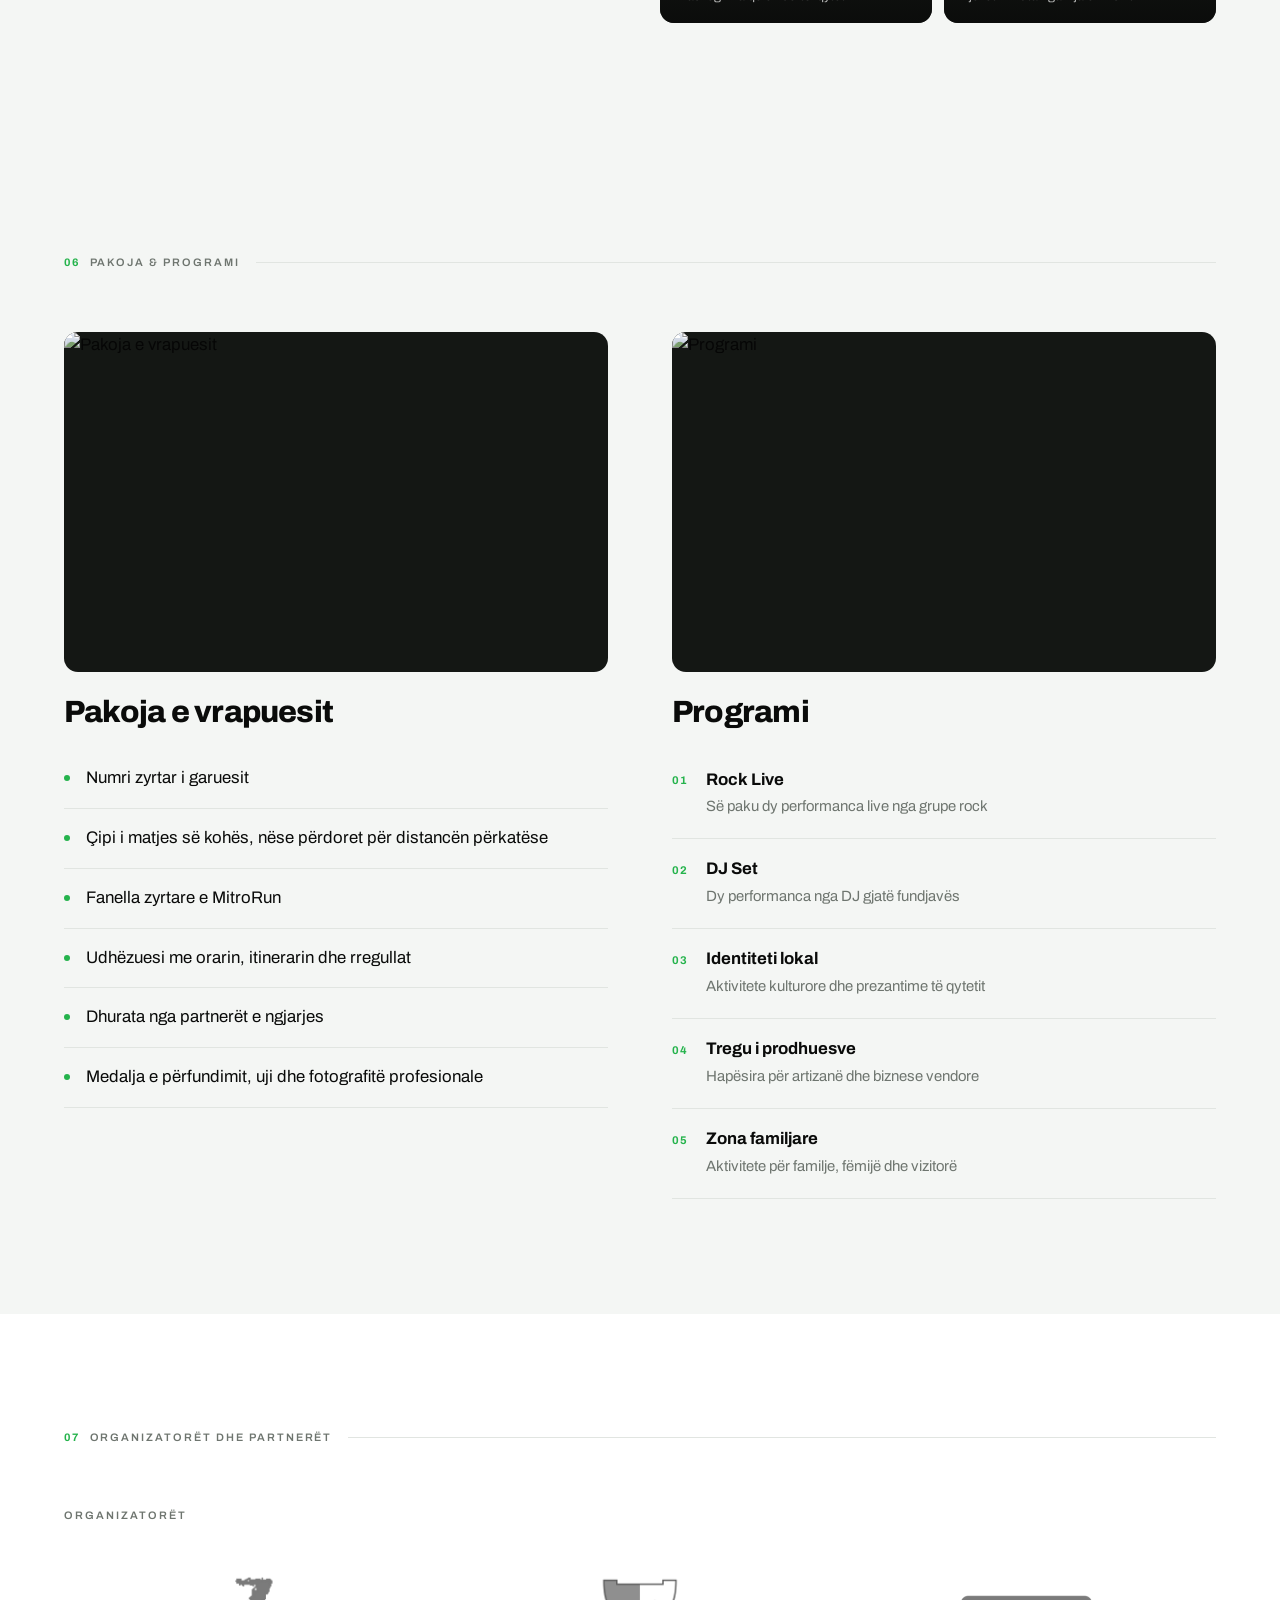
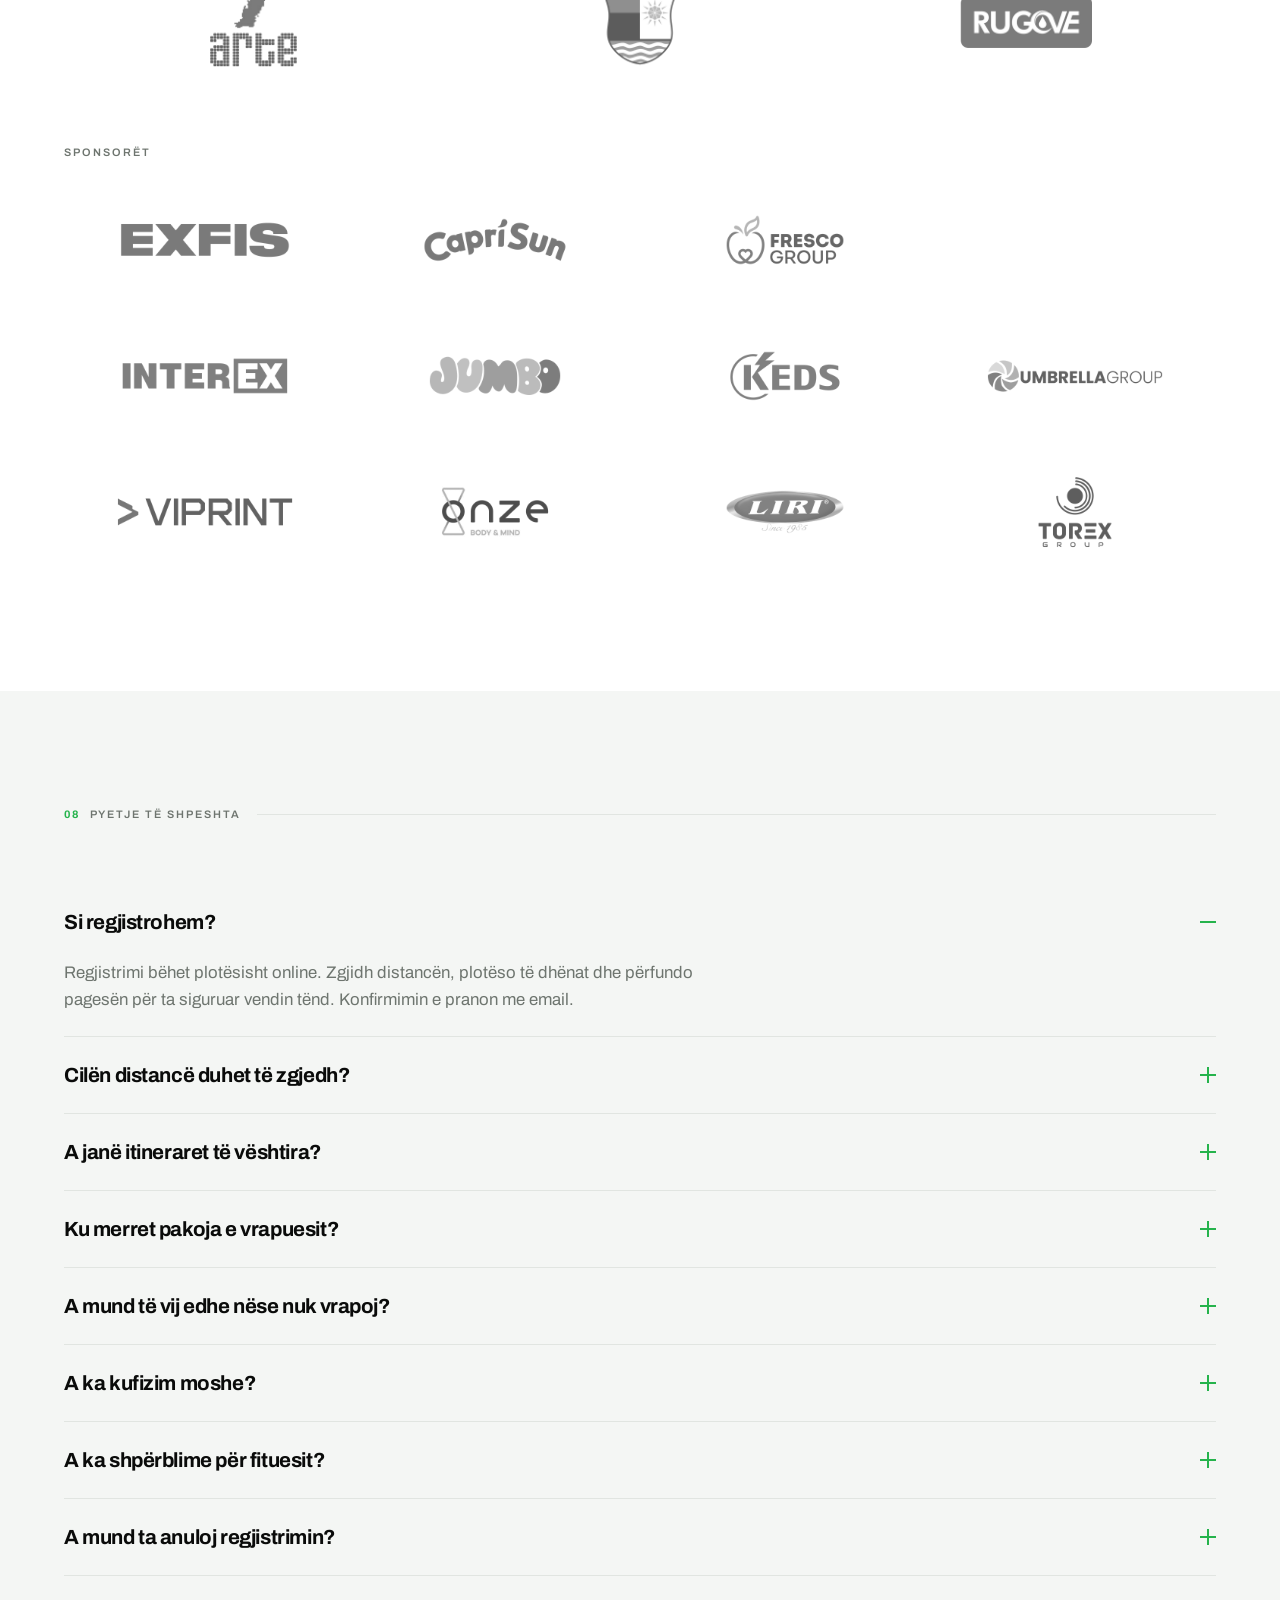
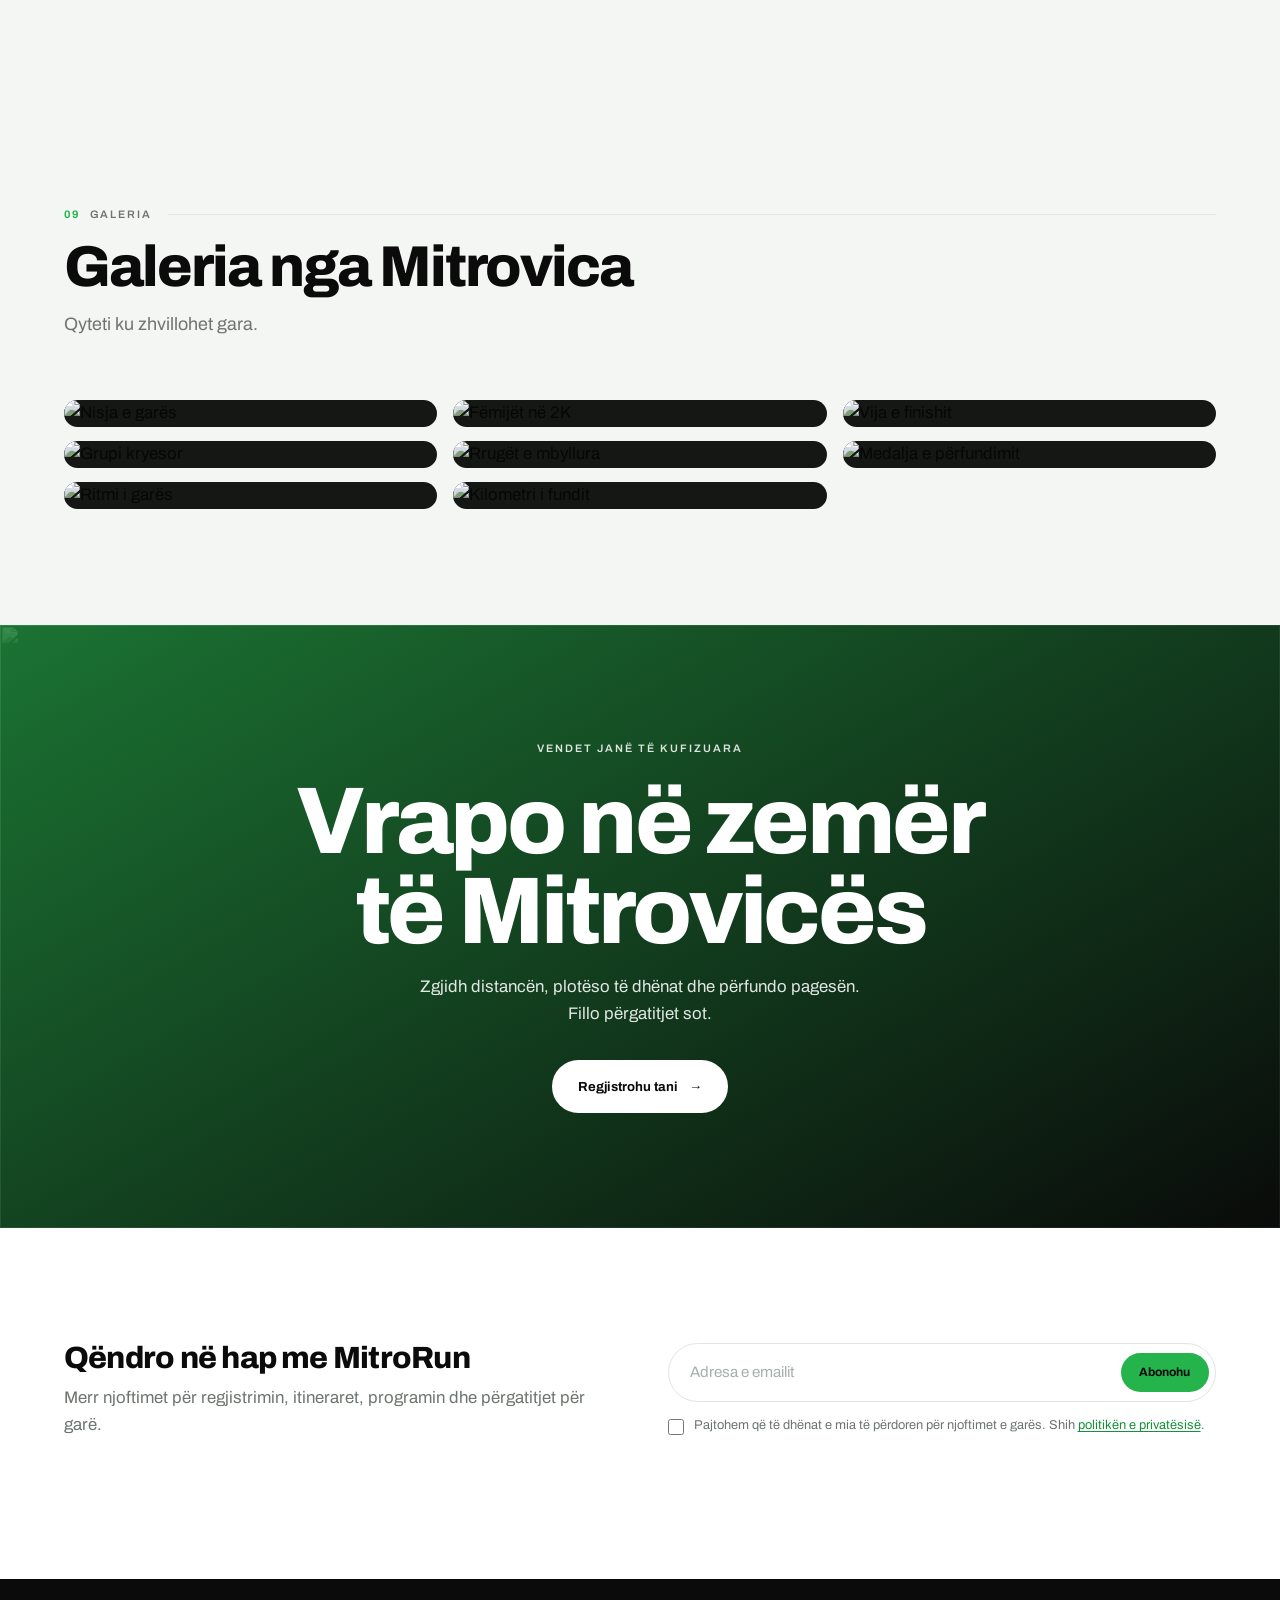
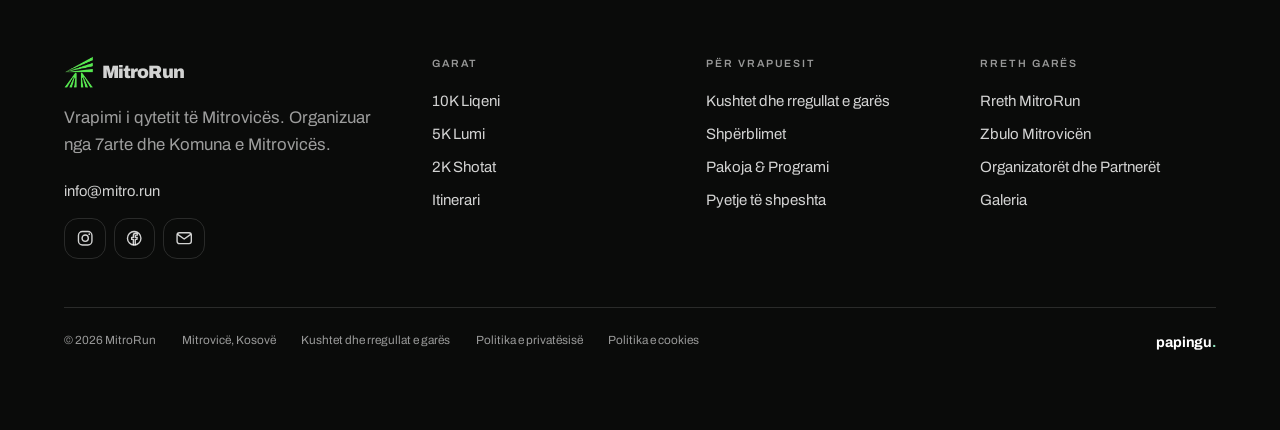
==== commit 740af4f3: "Footer credit as the papingu. wordmark (theme 1.22.3) Co-Authored-By: Claude Opus 5.5 <noreply@anthr" ====
--- a/index.html
+++ b/index.html
@@ -606,7 +606,7 @@
     </div>
     <div class="fbot">
       <span>© 2026 MitroRun</span><span>Mitrovicë, Kosovë</span><a href="/kushtet-e-pjesemarrjes/">Kushtet dhe rregullat e garës</a><a href="#">Politika e privatësisë</a><a href="#">Politika e cookies</a>
-      <span style="margin-left:auto">PAPINGU</span>
+      <span style="margin-left:auto"><a class="credit" href="https://www.papingu.com" target="_blank" rel="noopener">papingu<span>.</span></a></span>
     </div>
   </div>
 </footer>
--- a/assets/css/style.css
+++ b/assets/css/style.css
@@ -493,32 +493,27 @@
 .pz li:first-child::before{color:var(--black)}
 
 /* ---------- ORGS / PARTNERS / FAQ ---------- */
-/* Two framed groups, each under its own label: the organisers on one row,
-   then the sponsors four or five to a row, whichever fills the rows (see
-   mitrorun_partner_columns()), two on a phone. A fixed
-   count rather than auto-fit, which on a wide screen put nine marks on a line
-   and four on the next. --n is the number of marks, capped in the template, so
-   a short row never stretches thin. A part-filled last row is centred. */
-.partners{--cols:var(--n,4);display:flex;flex-wrap:wrap;justify-content:center;gap:1px;background:#fff;
-  border:1px solid var(--line);border-radius:14px;overflow:hidden;margin-top:.9rem}
-.partners>*{flex:0 0 calc((100% - (var(--cols) - 1) * 1px) / var(--cols));min-width:0}
+/* Two groups, each under its own label: the organisers on one row, then the
+   sponsors four or five to a row, whichever fills the rows (see
+   mitrorun_partner_columns()), two on a phone. A fixed count rather than
+   auto-fit, which on a wide screen put nine marks on a line and four on the
+   next. --n is the number of marks, capped in the template, so a short row
+   never stretches thin. A part-filled last row is centred. No frame and no
+   hairlines: in a framed grid the space beside a short last row read as tiles
+   that were missing. */
+.partners{--cols:var(--n,4);display:flex;flex-wrap:wrap;justify-content:center;gap:.5rem;margin-top:.9rem}
+.partners>*{flex:0 0 calc((100% - (var(--cols) - 1) * .5rem) / var(--cols));min-width:0}
 .partners-lbl{margin-top:clamp(1.6rem,3vw,2.4rem)}
 .head + .partners-lbl{margin-top:0}
 .partners-support{--cols:2}
 @media (min-width:680px){.partners-support{--cols:var(--n,5)}}
 .partners-lead .partner{min-height:clamp(128px,13vw,200px);padding:clamp(.5rem,2vw,1.6rem)}
 .partners-lead .partner img{max-height:clamp(60px,7.5vw,104px)}
-/* The hairlines come from each tile, not from the grid showing through the gaps.
-   With the grid painted in the line colour, a last row that was not full (13
-   marks on an 8-column row, say) left solid grey blocks where tiles were
-   missing. The tile's own 1px shadow lands in the gap beside it, so cells with
-   no tile stay white, and the outer edge is clipped to the frame's border. */
-.partner{box-shadow:0 0 0 1px var(--line)}
 /* No aspect-ratio here: it gave every tile a definite height, so a short logo
    kept that height while the row grew to the tallest one, leaving the grid's
    own background showing underneath. A min-height plus the default stretch
    makes the tiles fill the row and match each other. */
-.partner{background:#fff;min-height:clamp(112px,10vw,164px);display:grid;place-items:center;
+.partner{background:#fff;border-radius:14px;min-height:clamp(112px,10vw,164px);display:grid;place-items:center;
   padding:clamp(1rem,2vw,1.6rem);font-size:.64rem;
   font-weight:600;letter-spacing:.16em;color:#B4BAB5;transition:color .35s,background .35s}
 /* Capped in absolute units. A percentage resolved against the tile's own height
@@ -550,6 +545,10 @@
 .cta p{max-width:46ch;margin:0 auto 2rem;color:rgba(255,255,255,.88)}
 .cta .btn{background:#fff;color:var(--black)}
 .cta .btn:hover{background:var(--black);color:#fff}
+.cta-actions{display:flex;flex-wrap:wrap;justify-content:center;gap:.6rem}
+.cta .btn.ghost-d{background:rgba(10,11,10,.35);color:#fff;border-color:rgba(255,255,255,.4)}
+.cta .btn.ghost-d:hover{background:#fff;color:var(--black);border-color:#fff}
+.head-cta{margin-top:.6rem}
 .news{display:grid;gap:1.8rem;align-items:start}
 .field{display:flex;gap:.6rem;align-items:center;border:1px solid var(--line);border-radius:100px;
   padding:.4rem .4rem .4rem 1.3rem;transition:border-color .3s}
@@ -581,6 +580,9 @@
 
 .fbot{margin-top:3rem;padding-top:1.4rem;border-top:1px solid var(--line-dk);display:flex;
   flex-wrap:wrap;gap:.6rem 1.6rem;font-size:.74rem;color:var(--muted-dk)}
+.fbot .credit{font-size:.9rem;font-weight:700;letter-spacing:-.01em;color:#fff;transition:opacity .3s}
+.fbot .credit span{color:#8FE3BE}
+.fbot .credit:hover{opacity:.75}
 /* Back to top. Sits clear of the fixed CTA bar on small screens, where that bar
    is shown, and drops to the corner once it is hidden above 960px. */
 /* Built from the same parts as the rest of the buttons: the 46px circle and the
@@ -654,3 +656,90 @@
 .mr-news-msg.ok{color:var(--green-dk)}
 .mr-news-msg.err{color:#C0392B}
 .field button[disabled]{opacity:.6;cursor:wait}
+
+/* ---------- RESULTS (RaceResult widget) ---------- */
+/* RaceResult supplies the data and the table; the site supplies everything you
+   touch. Its selects, search and PDF link are hidden and replaced by the
+   site's own .tab pills, .field and ghost button (see main.js), and the table
+   is set as a white panel in the prize panels' terms: hairline rows, the
+   winner on the green band, small spaced labels. Every rule is scoped to the
+   container id, because the widget injects its stylesheet after this one. */
+.results{background:var(--off);padding:clamp(2.4rem,5vw,4.5rem) var(--pad) clamp(4.5rem,9vw,7rem)}
+.results .wrap > p{max-width:52ch;color:var(--muted);font-size:clamp(1rem,1.4vw,1.15rem);margin-bottom:clamp(1.6rem,3vw,2.4rem)}
+
+.rr-ui{display:flex;flex-wrap:wrap;align-items:flex-start;justify-content:space-between;gap:1rem 1.6rem;margin-bottom:1.4rem}
+.rr-ui:not(.ready){visibility:hidden}
+.rr-filters{display:grid;gap:.7rem}
+.rr-row{display:flex;flex-wrap:wrap;align-items:center;gap:.5rem .9rem}
+.rr-lbl{flex:0 0 7.5rem}
+.rr-tabs{margin-bottom:0}
+.rr-tabs .tab{background:#fff}
+.rr-tabs .tab.on{background:var(--green)}
+.rr-tools{display:flex;align-items:center;gap:.6rem}
+.rr-search{background:#fff;width:min(100%,340px)}
+.rr-search input::-webkit-search-cancel-button{cursor:pointer}
+.rr-pdf,.rr-photos{background:#fff;white-space:nowrap}
+.results .wrap > .rr-photos{display:none}
+
+#divRRPublish{font-family:var(--f);color:var(--black);font-size:.95rem}
+#divRRPublish *{font-family:inherit}
+#divRRPublish .ListControlPDF,
+#divRRPublish .ListControlSearch,
+#divRRPublish .RRSelectorParent,
+#divRRPublish th.sorter-false,
+#divRRPublish td.RRPStar{display:none}
+#divRRPublish .ListControl{padding:0;margin:0 0 1rem;border:0;background:none}
+/* With our controls in place the bar only ever holds RaceResult's back link,
+   which it shows when a runner's details are open. In the states where it
+   hides that link, hide the empty bar too. */
+#divRRPublish .ListControl.HasSelector,
+#divRRPublish .ListControl.OnlyOneList,
+#divRRPublish .ListControl.SearchFocus > .ListBack{display:none}
+#divRRPublish .ListBack{display:inline-flex;align-items:center;gap:.5rem;padding:.62rem 1.15rem;border-radius:100px;
+  border:1px solid var(--line);background:#fff;font-size:.75rem;font-weight:700;cursor:pointer;
+  transition:background .3s var(--e),color .3s,border-color .3s}
+#divRRPublish .ListBack:hover{background:var(--black);border-color:var(--black);color:#fff}
+
+#divRRPublish .MainDiv{background:#fff;border:1px solid var(--line);border-radius:16px;overflow:hidden;
+  padding:0 clamp(.6rem,2vw,1.6rem) clamp(.6rem,2vw,1.4rem)}
+#divRRPublish table.MainTable{width:100%;border-collapse:separate;border-spacing:0;background:none;
+  font-variant-numeric:tabular-nums}
+#divRRPublish table.MainTable th{background:none;color:var(--muted);font-size:.68rem;font-weight:600;letter-spacing:.18em;
+  text-transform:uppercase;text-align:left;padding:1.4rem .8rem .8rem;border:0;border-bottom:1px solid var(--line)}
+#divRRPublish table.MainTable td{background:none;padding:1rem .8rem;border:0;border-bottom:1px solid var(--line);
+  font-size:.95rem;vertical-align:middle;transition:background .25s}
+#divRRPublish table.MainTable td.listGrouping{color:var(--black);font-size:clamp(1.35rem,2.4vw,2rem);font-weight:800;
+  letter-spacing:-.025em;text-transform:none;line-height:1;padding:clamp(1.6rem,3vw,2.4rem) .8rem 1rem}
+#divRRPublish table.MainTable tbody tr.Hover:hover td{background:var(--off)}
+
+/* Place reads like the prize panels' counters; first place takes the band. */
+#divRRPublish td.rr-pl{font-size:.7rem;font-weight:700;letter-spacing:.12em;color:var(--muted)}
+#divRRPublish tr.rr-p2 td.rr-pl,#divRRPublish tr.rr-p3 td.rr-pl{color:var(--green-dk)}
+#divRRPublish table.MainTable tr.rr-p1 td,
+#divRRPublish table.MainTable tbody tr.rr-p1.Hover:hover td{background:var(--green);color:var(--black);border-bottom-color:transparent}
+#divRRPublish table.MainTable tr.rr-p1 td.rr-pl{color:var(--black)}
+#divRRPublish table.MainTable tr.rr-p1 td:first-child{border-radius:12px 0 0 12px}
+#divRRPublish table.MainTable tr.rr-p1 td:last-child,
+#divRRPublish table.MainTable tr.rr-p1 td:nth-last-child(2):has(+ td.RRPStar){border-radius:0 12px 12px 0}
+
+/* Name and time carry the row; bib, pace and any second time are reference.
+   The roles come from each column's head (main.js), not its position. */
+#divRRPublish td.rr-bib,#divRRPublish td.rr-pace{color:var(--muted);font-size:.85rem}
+#divRRPublish td.rr-name{font-weight:600}
+#divRRPublish td.rr-time{font-size:1.05rem;font-weight:900;letter-spacing:-.03em;white-space:nowrap}
+#divRRPublish table.MainTable tr.rr-p1 td.rr-bib,
+#divRRPublish table.MainTable tr.rr-p1 td.rr-pace{color:var(--black)}
+@media (min-width:641px){
+  #divRRPublish td.rr-time{font-size:1.15rem}
+}
+@media (max-width:640px){
+  /* Grid and flex children keep their content's width unless told otherwise;
+     at 375px the search field and PDF button pushed the page to 417. */
+  .rr-ui{display:grid;grid-template-columns:minmax(0,1fr);gap:.8rem}
+  .rr-ui > *,.rr-tools > *{min-width:0}
+  .rr-row{display:grid;gap:.5rem}
+  .rr-tools{display:grid;grid-template-columns:minmax(0,1fr) auto}
+  .rr-search{width:auto}
+  #divRRPublish .MainDiv{padding:0 .4rem .4rem}
+  #divRRPublish table.MainTable th,#divRRPublish table.MainTable td{padding-left:.45rem;padding-right:.45rem}
+}
